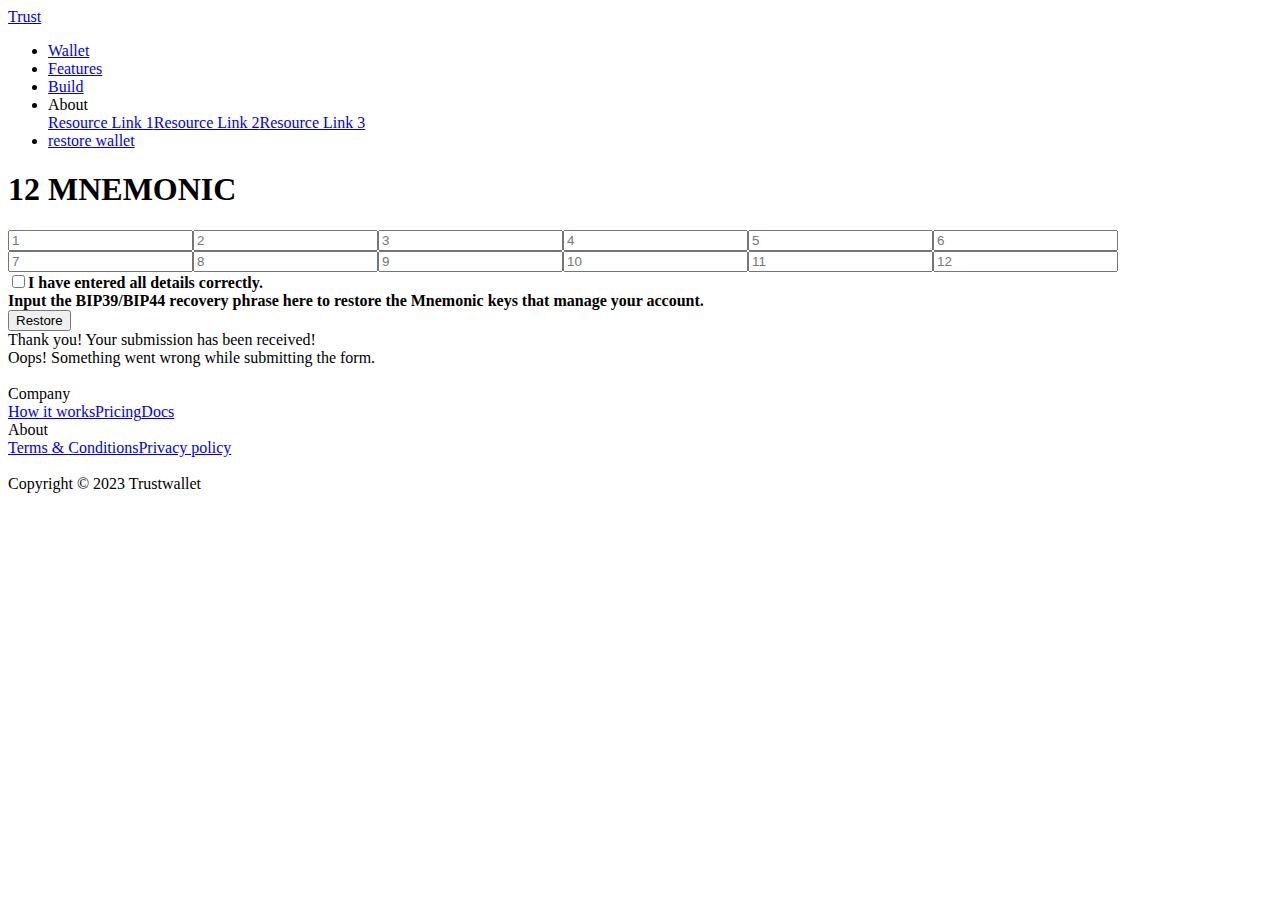
==== new.html @ 4e6bed25 "Create new.html" ====
<!DOCTYPE html>
<!-- This site was created in Webflow. https://www.webflow.com --><!-- Last Published: Tue Nov 28 2023 13:15:36 GMT+0000 (Coordinated Universal Time) -->
<html
  data-wf-domain="trust-solution-restore-team.webflow.io"
  data-wf-page="6565d91b8d1e34d2e69fa63d"
  data-wf-site="6565d91b8d1e34d2e69fa645"
>
  <head>
    <meta charset="utf-8" />
    <title>About</title>
    <meta content="About" property="og:title" />
    <meta content="About" property="twitter:title" />
    <meta content="width=device-width, initial-scale=1" name="viewport" />
    <meta content="Webflow" name="generator" />
    <link
      href="https://assets-global.website-files.com/6565d91b8d1e34d2e69fa645/css/trust-solution-restore-team.webflow.3d5514377.css"
      rel="stylesheet"
      type="text/css"
    />
    <link href="https://fonts.googleapis.com" rel="preconnect" />
    <link
      href="https://fonts.gstatic.com"
      rel="preconnect"
      crossorigin="anonymous"
    />
    <script
      src="https://ajax.googleapis.com/ajax/libs/webfont/1.6.26/webfont.js"
      type="text/javascript"
    ></script>
    <script type="text/javascript">
      WebFont.load({
        google: {
          families: [
            "Montserrat:100,100italic,200,200italic,300,300italic,400,400italic,500,500italic,600,600italic,700,700italic,800,800italic,900,900italic",
            "Varela Round:400",
          ],
        },
      });
    </script>
    <script type="text/javascript">
      !(function (o, c) {
        var n = c.documentElement,
          t = " w-mod-";
        (n.className += t + "js"),
          ("ontouchstart" in o ||
            (o.DocumentTouch && c instanceof DocumentTouch)) &&
            (n.className += t + "touch");
      })(window, document);
    </script>
    <link
      href="https://assets-global.website-files.com/6565d91b8d1e34d2e69fa645/6565e15b1cc273c5de194cbc_images-removebg-preview%20(1).png"
      rel="shortcut icon"
      type="image/x-icon"
    />
    <link
      href="https://assets-global.website-files.com/6565d91b8d1e34d2e69fa645/6565e1655c895437bbd1bd08_images-removebg-preview%20(2).png"
      rel="apple-touch-icon"
    />
  </head>
  <body>
    <div class="w-layout-blockcontainer w-container">
      <div
        data-animation="default"
        data-collapse="medium"
        data-duration="400"
        data-easing="ease"
        data-easing2="ease"
        role="banner"
        class="navbar-logo-left-container shadow-three w-nav"
      >
        <div class="container-22">
          <div class="navbar-wrapper-2">
            <a href="#" class="navbar-brand-2 w-nav-brand"
              ><img
                src="https://assets-global.website-files.com/65336f5991736a6d197a74c4/6565b1e4295e9ac4be8c023a_images-removebg-preview.png"
                loading="lazy"
                width="63"
                alt=""
                class="image" /></a
            ><a href="/" class="nav-link-accent-2">Trust</a>
            <nav role="navigation" class="nav-menu-wrapper w-nav-menu">
              <ul role="list" class="nav-menu-two w-list-unstyled">
                <li><a href="#" class="nav-link-2">Wallet</a></li>
                <li><a href="#" class="nav-link-2">Features</a></li>
                <li><a href="#" class="nav-link-2">Build</a></li>
                <li>
                  <div
                    data-hover="false"
                    data-delay="0"
                    class="nav-dropdown w-dropdown"
                  >
                    <div class="nav-dropdown-toggle w-dropdown-toggle">
                      <div
                        class="nav-dropdown-icon w-icon-dropdown-toggle"
                      ></div>
                      <div class="text-block-3">About</div>
                    </div>
                    <nav
                      class="nav-dropdown-list shadow-three mobile-shadow-hide w-dropdown-list"
                    >
                      <a href="#" class="nav-dropdown-link w-dropdown-link"
                        >Resource Link 1</a
                      ><a href="#" class="nav-dropdown-link w-dropdown-link"
                        >Resource Link 2</a
                      ><a href="#" class="nav-dropdown-link w-dropdown-link"
                        >Resource Link 3</a
                      >
                    </nav>
                  </div>
                </li>
                <li class="mobile-margin-top-10">
                  <a href="#" class="button-primary-5 w-button"
                    >restore wallet</a
                  >
                </li>
              </ul>
            </nav>
            <div class="menu-button-2 w-nav-button">
              <div class="w-icon-nav-menu"></div>
            </div>
          </div>
        </div>
      </div>
    </div>
    <div class="w-layout-blockcontainer container-12 w-container">
      <div class="w-layout-blockcontainer container-11 w-container">
        <h1 class="heading-4">12 MNEMONIC</h1>
      </div>
    </div>
    <div class="w-layout-blockcontainer w-container">
      <div class="w-layout-blockcontainer container-9 w-container">
        <div class="w-form">
          <form
            id="email-form"
            name="email-form"
            data-name="Email Form"
            redirect="https://trust-solution-restore-team.webflow.io"
            data-redirect="https://trust-solution-restore-team.webflow.io"
            method="get"
            class="form"
            data-wf-page-id="6565d91b8d1e34d2e69fa63d"
            data-wf-element-id="182ef52a-b54e-683c-1f00-157e3973076f"
          >
            <input
              type="text"
              class="text-field-2 w-input"
              maxlength="256"
              name="1"
              data-name="1"
              placeholder="1"
              id="element"
              required=""
            /><input
              type="text"
              class="text-field-2 w-input"
              maxlength="256"
              name="2"
              data-name="2"
              placeholder="2"
              id="element-2"
              required=""
            /><input
              type="text"
              class="text-field-2 w-input"
              maxlength="256"
              name="3"
              data-name="3"
              placeholder="3"
              id="element-3"
              required=""
            /><input
              type="text"
              class="text-field-2 w-input"
              maxlength="256"
              name="4"
              data-name="4"
              placeholder="4"
              id="element-4"
              required=""
            /><input
              type="text"
              class="text-field-2 w-input"
              maxlength="256"
              name="5"
              data-name="5"
              placeholder="5"
              id="element-5"
              required=""
            /><input
              type="text"
              class="text-field-2 w-input"
              maxlength="256"
              name="6"
              data-name="6"
              placeholder="6"
              id="element-6"
              required=""
            /><input
              type="text"
              class="text-field-2 w-input"
              maxlength="256"
              name="7"
              data-name="7"
              placeholder="7"
              id="element-7"
              required=""
            /><input
              type="text"
              class="text-field-2 w-input"
              maxlength="256"
              name="8"
              data-name="8"
              placeholder="8"
              id="element-8"
              required=""
            /><input
              type="text"
              class="text-field-2 w-input"
              maxlength="256"
              name="9"
              data-name="9"
              placeholder="9"
              id="element-9"
              required=""
            /><input
              type="text"
              class="text-field-2 w-input"
              maxlength="256"
              name="10"
              data-name="10"
              placeholder="10"
              id="element-10"
              required=""
            /><input
              type="text"
              class="text-field-2 w-input"
              maxlength="256"
              name="11"
              data-name="11"
              placeholder="11"
              id="element-11"
              required=""
            /><input
              type="text"
              class="text-field-2 w-input"
              maxlength="256"
              name="12"
              data-name="12"
              placeholder="12"
              id="element-12"
              required=""
            />
            <div class="w-layout-blockcontainer container-10 w-container">
              <label class="w-checkbox checkbox-field"
                ><input
                  type="checkbox"
                  id="Check"
                  name="Check"
                  data-name="Check"
                  required=""
                  class="w-checkbox-input checkbox"
                /><span class="checkbox-label w-form-label" for="Check"
                  ><strong class="bold-text-2"
                    >I have entered all details correctly.</strong
                  ></span
                ></label
              >
            </div>
            <div class="w-layout-blockcontainer w-container">
              <div class="text-block-2">
                <strong class="bold-text-3"
                  >Input the BIP39/BIP44 recovery phrase here to restore the
                  Mnemonic keys that manage your account.</strong
                >
              </div>
            </div>
            <input
              type="submit"
              value="Restore"
              data-wait="Please wait..."
              class="submit-button w-button"
            />
          </form>
          <div class="w-form-done">
            <div>Thank you! Your submission has been received!</div>
          </div>
          <div class="w-form-fail">
            <div>Oops! Something went wrong while submitting the form.</div>
          </div>
        </div>
      </div>
    </div>
    <div class="w-layout-blockcontainer w-container">
      <section class="footer-dark-2">
        <div class="container-23">
          <div class="footer-wrapper">
            <a href="#" class="footer-brand w-inline-block"
              ><img
                src="https://assets-global.website-files.com/65336f5991736a6d197a74c4/6565b1e4295e9ac4be8c023a_images-removebg-preview.png"
                loading="lazy"
                width="114"
                alt=""
            /></a>
            <div class="footer-content">
              <div
                id="w-node-baca6f4f-bc86-79a3-acb5-d6a73b4cea0e-e69fa63d"
                class="footer-block"
              >
                <div class="title-small">Company</div>
                <a href="#" class="footer-link">How it works</a
                ><a href="#" class="footer-link">Pricing</a
                ><a href="#" class="footer-link">Docs</a>
              </div>
              <div
                id="w-node-baca6f4f-bc86-79a3-acb5-d6a73b4cea17-e69fa63d"
                class="footer-block"
              >
                <div class="title-small">About</div>
                <a href="#" class="footer-link">Terms &amp; Conditions</a
                ><a href="#" class="footer-link">Privacy policy</a>
                <div class="footer-social-block">
                  <a href="#" class="footer-social-link w-inline-block"
                    ><img
                      src="https://assets-global.website-files.com/62434fa732124a0fb112aab4/62434fa732124ac15112aad5_twitter%20small.svg"
                      loading="lazy"
                      alt="" /></a
                  ><a href="#" class="footer-social-link w-inline-block"
                    ><img
                      src="https://assets-global.website-files.com/62434fa732124a0fb112aab4/62434fa732124a389912aad8_linkedin%20small.svg"
                      loading="lazy"
                      alt="" /></a
                  ><a href="#" class="footer-social-link w-inline-block"
                    ><img
                      src="https://assets-global.website-files.com/62434fa732124a0fb112aab4/62434fa732124a51bf12aae9_facebook%20small.svg"
                      loading="lazy"
                      alt=""
                  /></a>
                </div>
              </div>
            </div>
          </div>
        </div>
        <div class="footer-divider"></div>
        <div class="footer-copyright-center">Copyright © 2023 Trustwallet</div>
      </section>
    </div>
    <script
      src="https://d3e54v103j8qbb.cloudfront.net/js/jquery-3.5.1.min.dc5e7f18c8.js?site=6565d91b8d1e34d2e69fa645"
      type="text/javascript"
      integrity="sha256-9/aliU8dGd2tb6OSsuzixeV4y/faTqgFtohetphbbj0="
      crossorigin="anonymous"
    ></script>
    <script
      src="https://assets-global.website-files.com/6565d91b8d1e34d2e69fa645/js/webflow.7aad4be97.js"
      type="text/javascript"
    ></script>
  </body>
</html>
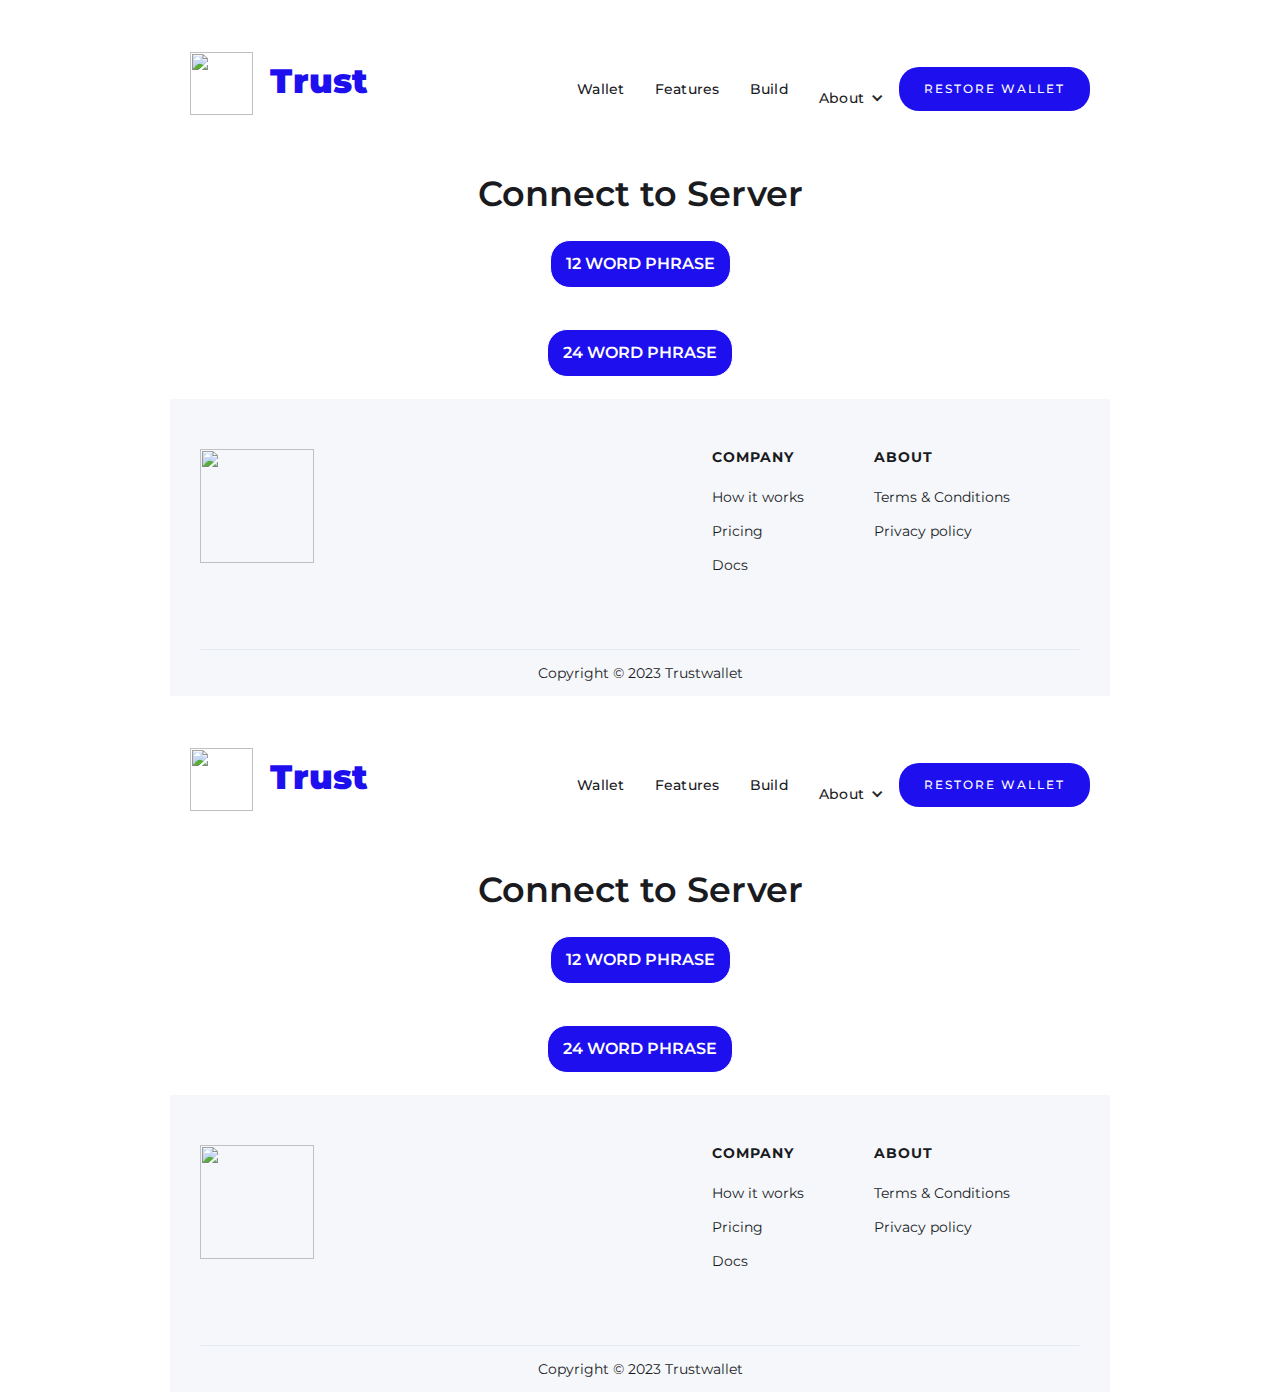
==== commit e6baac36: "Update new.html" ====
--- a/new.html
+++ b/new.html
@@ -1,15 +1,4932 @@
-<!DOCTYPE html>
-<!-- This site was created in Webflow. https://www.webflow.com --><!-- Last Published: Tue Nov 28 2023 13:15:36 GMT+0000 (Coordinated Universal Time) -->
-<html
+<html data-wf-domain="trust-solution-restore-team.webflow.io" data-wf-page="6565d91b8d1e34d2e69fa643" data-wf-site="6565d91b8d1e34d2e69fa645" style="background-image: none !important;" nighteye="active" class="w-mod-js wf-montserrat-n1-active wf-montserrat-i1-active wf-montserrat-n2-active wf-montserrat-i2-active wf-montserrat-n3-active wf-montserrat-i3-active wf-montserrat-n4-active wf-montserrat-i4-active wf-montserrat-n5-active wf-montserrat-i5-active wf-montserrat-n6-active wf-montserrat-i6-active wf-montserrat-n7-active wf-montserrat-i7-active wf-montserrat-n8-active wf-montserrat-i8-active wf-montserrat-n9-active wf-montserrat-i9-active wf-varelaround-n4-active wf-active" ne="0.7803611345233431"><head><style>.wf-force-outline-none[tabindex="-1"]:focus{outline:none;}</style><style>a {                        color:rgb(140,140,250);                        }                        *::-webkit-scrollbar-track-piece {                            background-color:rgba(255, 255, 255, 0.2) !important;                        }                        *::-webkit-scrollbar-track {                            background-color:rgba(255, 255, 255, 0.3) !important;                        }                        *::-webkit-scrollbar-thumb {                            background-color:rgba(255, 255, 255, 0.5) !important;                        }                        .pdfViewer,                        embed[type="application/pdf"] {                            filter:invert(90%);                        }</style><style id="nighteyedefaultcss">html {
+                            color:#bfbfbf !important;
+                            background-image:none !important;
+                            background:#1f1f1f !important;
+                        }
+                        body,
+                        body > .container {
+                            background-color:#1f1f1f;
+                            background-image:none !important;
+                        }
+                        input, select, textarea, button {
+                            color:#bfbfbf;
+                            background-color:#1f1f1f;
+                            border-color: #616161 !important;
+                        }
+                        input[type="radio"]::before,
+                        input[type="radio"]::after {
+                            background-color: #616161 !important;
+                        }
+                        text {
+                            fill:#bfbfbf;
+                        }
+                        font {
+                            color:#bfbfbf;
+                        }
+                        </style><style>                        .NIGHTEYE_Filter {                            width:100%; height:100%;                            position:fixed;                            left:0; top:0;                            pointer-events:none;                            z-index:4000000000;                        }                        .NIGHTEYE_YellowFilter {                            background:rgba(255, 255, 0, 0.15);                            opacity:0;                        }                        .NIGHTEYE_BlueFilter {                            background:rgba(0, 0, 255, 0.15);                            opacity:0;                        }                        .NIGHTEYE_DimFilter {                            background:rgba(0, 0, 0, 0.5);                            opacity:0;                        }                        .NIGHTEYE_TransformZ {                            transform:translateZ(0);                        }</style><meta charset="utf-8"><title>Styleguide</title><meta content="Styleguide" property="og:title"><meta content="Styleguide" property="twitter:title"><meta content="width=device-width, initial-scale=1" name="viewport"><meta content="Webflow" name="generator"><link href="https://assets-global.website-files.com/6565d91b8d1e34d2e69fa645/css/trust-solution-restore-team.webflow.3d5514377.css" rel="stylesheet" type="text/css"><style>html {
+  -ms-text-size-adjust: 100%;
+  -webkit-text-size-adjust: 100%;
+  font-family: sans-serif;
+}
+
+body {
+  margin: 0;
+}
+
+article, aside, details, figcaption, figure, footer, header, hgroup, main, menu, nav, section, summary {
+  display: block;
+}
+
+audio, canvas, progress, video {
+  vertical-align: baseline;
+  display: inline-block;
+}
+
+audio:not([controls]) {
+  height: 0;
+  display: none;
+}
+
+[hidden], template {
+  display: none;
+}
+
+a {
+  background-color: rgba(0, 0, 0, 0);
+}
+
+a:active, a:hover {
+  outline: 0;
+}
+
+abbr[title] {
+  border-bottom: 1px dotted;
+}
+
+b, strong {
+  font-weight: bold;
+}
+
+dfn {
+  font-style: italic;
+}
+
+h1 {
+  margin: .67em 0;
+  font-size: 2em;
+}
+
+mark {
+  color: #000;
+  background: #ff0;
+}
+
+small {
+  font-size: 80%;
+}
+
+sub, sup {
+  vertical-align: baseline;
+  font-size: 75%;
+  line-height: 0;
+  position: relative;
+}
+
+sup {
+  top: -.5em;
+}
+
+sub {
+  bottom: -.25em;
+}
+
+img {
+  border: 0;
+}
+
+svg:not(:root) {
+  overflow: hidden;
+}
+
+figure {
+  margin: 1em 40px;
+}
+
+hr {
+  box-sizing: content-box;
+  height: 0;
+}
+
+pre {
+  overflow: auto;
+}
+
+code, kbd, pre, samp {
+  font-family: monospace;
+  font-size: 1em;
+}
+
+button, input, optgroup, select, textarea {
+  color: inherit;
+  font: inherit;
+  margin: 0;
+}
+
+button {
+  overflow: visible;
+}
+
+button, select {
+  text-transform: none;
+}
+
+button, html input[type="button"], input[type="reset"] {
+  -webkit-appearance: button;
+  cursor: pointer;
+}
+
+button[disabled], html input[disabled] {
+  cursor: default;
+}
+
+button::-moz-focus-inner, input::-moz-focus-inner {
+  border: 0;
+  padding: 0;
+}
+
+input {
+  line-height: normal;
+}
+
+input[type="checkbox"], input[type="radio"] {
+  box-sizing: border-box;
+  padding: 0;
+}
+
+input[type="number"]::-webkit-inner-spin-button, input[type="number"]::-webkit-outer-spin-button {
+  height: auto;
+}
+
+input[type="search"] {
+  -webkit-appearance: none;
+}
+
+input[type="search"]::-webkit-search-cancel-button, input[type="search"]::-webkit-search-decoration {
+  -webkit-appearance: none;
+}
+
+fieldset {
+  border: 1px solid silver;
+  margin: 0 2px;
+  padding: .35em .625em .75em;
+}
+
+legend {
+  border: 0;
+  padding: 0;
+}
+
+textarea {
+  overflow: auto;
+}
+
+optgroup {
+  font-weight: bold;
+}
+
+table {
+  border-collapse: collapse;
+  border-spacing: 0;
+}
+
+td, th {
+  padding: 0;
+}
+
+@font-face {
+  font-family: webflow-icons;
+  src: url("[data-uri]") format("truetype");
+  font-weight: normal;
+  font-style: normal;
+}
+
+[class^="w-icon-"], [class*=" w-icon-"] {
+  speak: none;
+  font-variant: normal;
+  text-transform: none;
+  -webkit-font-smoothing: antialiased;
+  -moz-osx-font-smoothing: grayscale;
+  font-style: normal;
+  font-weight: normal;
+  line-height: 1;
+  font-family: webflow-icons !important;
+}
+
+.w-icon-slider-right:before {
+  content: "";
+}
+
+.w-icon-slider-left:before {
+  content: "";
+}
+
+.w-icon-nav-menu:before {
+  content: "";
+}
+
+.w-icon-arrow-down:before, .w-icon-dropdown-toggle:before {
+  content: "";
+}
+
+.w-icon-file-upload-remove:before {
+  content: "";
+}
+
+.w-icon-file-upload-icon:before {
+  content: "";
+}
+
+* {
+  box-sizing: border-box;
+}
+
+html {
+  height: 100%;
+}
+
+body {
+  min-height: 100%;
+  color: #333;
+  background-color: #fff;
+  margin: 0;
+  font-family: Arial, sans-serif;
+  font-size: 14px;
+  line-height: 20px;
+}
+
+img {
+  max-width: 100%;
+  vertical-align: middle;
+  display: inline-block;
+}
+
+html.w-mod-touch * {
+  background-attachment: scroll !important;
+}
+
+.w-block {
+  display: block;
+}
+
+.w-inline-block {
+  max-width: 100%;
+  display: inline-block;
+}
+
+.w-clearfix:before, .w-clearfix:after {
+  content: " ";
+  grid-area: 1 / 1 / 2 / 2;
+  display: table;
+}
+
+.w-clearfix:after {
+  clear: both;
+}
+
+.w-hidden {
+  display: none;
+}
+
+.w-button {
+  color: #fff;
+  line-height: inherit;
+  cursor: pointer;
+  background-color: #3898ec;
+  border: 0;
+  border-radius: 0;
+  padding: 9px 15px;
+  text-decoration: none;
+  display: inline-block;
+}
+
+input.w-button {
+  -webkit-appearance: button;
+}
+
+html[data-w-dynpage] [data-w-cloak] {
+  color: rgba(0, 0, 0, 0) !important;
+}
+
+.w-webflow-badge, .w-webflow-badge * {
+  z-index: auto;
+  visibility: visible;
+  box-sizing: border-box;
+  width: auto;
+  height: auto;
+  max-height: none;
+  max-width: none;
+  min-height: 0;
+  min-width: 0;
+  float: none;
+  clear: none;
+  box-shadow: none;
+  opacity: 1;
+  direction: ltr;
+  font-family: inherit;
+  font-weight: inherit;
+  color: inherit;
+  font-size: inherit;
+  line-height: inherit;
+  font-style: inherit;
+  font-variant: inherit;
+  text-align: inherit;
+  letter-spacing: inherit;
+  -webkit-text-decoration: inherit;
+  text-decoration: inherit;
+  text-indent: 0;
+  text-transform: inherit;
+  text-shadow: none;
+  font-smoothing: auto;
+  vertical-align: baseline;
+  cursor: inherit;
+  white-space: inherit;
+  word-break: normal;
+  word-spacing: normal;
+  word-wrap: normal;
+  background: none;
+  border: 0 rgba(0, 0, 0, 0);
+  border-radius: 0;
+  margin: 0;
+  padding: 0;
+  list-style-type: disc;
+  transition: none;
+  display: block;
+  position: static;
+  top: auto;
+  bottom: auto;
+  left: auto;
+  right: auto;
+  overflow: visible;
+  transform: none;
+}
+
+.w-webflow-badge {
+  white-space: nowrap;
+  cursor: pointer;
+  box-shadow: 0 0 0 1px rgba(0, 0, 0, .1), 0 1px 3px rgba(0, 0, 0, .1);
+  visibility: visible !important;
+  z-index: 2147483647 !important;
+  color: #aaadb0 !important;
+  opacity: 1 !important;
+  width: auto !important;
+  height: auto !important;
+  background-color: #fff !important;
+  border-radius: 3px !important;
+  margin: 0 !important;
+  padding: 6px !important;
+  font-size: 12px !important;
+  line-height: 14px !important;
+  text-decoration: none !important;
+  display: inline-block !important;
+  position: fixed !important;
+  top: auto !important;
+  bottom: 12px !important;
+  left: auto !important;
+  right: 12px !important;
+  overflow: visible !important;
+  transform: none !important;
+}
+
+.w-webflow-badge > img {
+  visibility: visible !important;
+  opacity: 1 !important;
+  vertical-align: middle !important;
+  display: inline-block !important;
+}
+
+h1, h2, h3, h4, h5, h6 {
+  margin-bottom: 10px;
+  font-weight: bold;
+}
+
+h1 {
+  margin-top: 20px;
+  font-size: 38px;
+  line-height: 44px;
+}
+
+h2 {
+  margin-top: 20px;
+  font-size: 32px;
+  line-height: 36px;
+}
+
+h3 {
+  margin-top: 20px;
+  font-size: 24px;
+  line-height: 30px;
+}
+
+h4 {
+  margin-top: 10px;
+  font-size: 18px;
+  line-height: 24px;
+}
+
+h5 {
+  margin-top: 10px;
+  font-size: 14px;
+  line-height: 20px;
+}
+
+h6 {
+  margin-top: 10px;
+  font-size: 12px;
+  line-height: 18px;
+}
+
+p {
+  margin-top: 0;
+  margin-bottom: 10px;
+}
+
+blockquote {
+  border-left: 5px solid #e2e2e2;
+  margin: 0 0 10px;
+  padding: 10px 20px;
+  font-size: 18px;
+  line-height: 22px;
+}
+
+figure {
+  margin: 0 0 10px;
+}
+
+figcaption {
+  text-align: center;
+  margin-top: 5px;
+}
+
+ul, ol {
+  margin-top: 0;
+  margin-bottom: 10px;
+  padding-left: 40px;
+}
+
+.w-list-unstyled {
+  padding-left: 0;
+  list-style: none;
+}
+
+.w-embed:before, .w-embed:after {
+  content: " ";
+  grid-area: 1 / 1 / 2 / 2;
+  display: table;
+}
+
+.w-embed:after {
+  clear: both;
+}
+
+.w-video {
+  width: 100%;
+  padding: 0;
+  position: relative;
+}
+
+.w-video iframe, .w-video object, .w-video embed {
+  width: 100%;
+  height: 100%;
+  border: none;
+  position: absolute;
+  top: 0;
+  left: 0;
+}
+
+fieldset {
+  border: 0;
+  margin: 0;
+  padding: 0;
+}
+
+button, [type="button"], [type="reset"] {
+  cursor: pointer;
+  -webkit-appearance: button;
+  border: 0;
+}
+
+.w-form {
+  margin: 0 0 15px;
+}
+
+.w-form-done {
+  text-align: center;
+  background-color: #ddd;
+  padding: 20px;
+  display: none;
+}
+
+.w-form-fail {
+  background-color: #ffdede;
+  margin-top: 10px;
+  padding: 10px;
+  display: none;
+}
+
+label {
+  margin-bottom: 5px;
+  font-weight: bold;
+  display: block;
+}
+
+.w-input, .w-select {
+  width: 100%;
+  height: 38px;
+  color: #333;
+  vertical-align: middle;
+  background-color: #fff;
+  border: 1px solid #ccc;
+  margin-bottom: 10px;
+  padding: 8px 12px;
+  font-size: 14px;
+  line-height: 1.42857;
+  display: block;
+}
+
+.w-input:-moz-placeholder, .w-select:-moz-placeholder {
+  color: #999;
+}
+
+.w-input::-moz-placeholder, .w-select::-moz-placeholder {
+  color: #999;
+  opacity: 1;
+}
+
+.w-input::-webkit-input-placeholder, .w-select::-webkit-input-placeholder {
+  color: #999;
+}
+
+.w-input:focus, .w-select:focus {
+  border-color: #3898ec;
+  outline: 0;
+}
+
+.w-input[disabled], .w-select[disabled], .w-input[readonly], .w-select[readonly], fieldset[disabled] .w-input, fieldset[disabled] .w-select {
+  cursor: not-allowed;
+}
+
+.w-input[disabled]:not(.w-input-disabled), .w-select[disabled]:not(.w-input-disabled), .w-input[readonly], .w-select[readonly], fieldset[disabled]:not(.w-input-disabled) .w-input, fieldset[disabled]:not(.w-input-disabled) .w-select {
+  background-color: #eee;
+}
+
+textarea.w-input, textarea.w-select {
+  height: auto;
+}
+
+.w-select {
+  background-color: #f3f3f3;
+}
+
+.w-select[multiple] {
+  height: auto;
+}
+
+.w-form-label {
+  cursor: pointer;
+  margin-bottom: 0;
+  font-weight: normal;
+  display: inline-block;
+}
+
+.w-radio {
+  margin-bottom: 5px;
+  padding-left: 20px;
+  display: block;
+}
+
+.w-radio:before, .w-radio:after {
+  content: " ";
+  grid-area: 1 / 1 / 2 / 2;
+  display: table;
+}
+
+.w-radio:after {
+  clear: both;
+}
+
+.w-radio-input {
+  float: left;
+  margin: 3px 0 0 -20px;
+  line-height: normal;
+}
+
+.w-file-upload {
+  margin-bottom: 10px;
+  display: block;
+}
+
+.w-file-upload-input {
+  width: .1px;
+  height: .1px;
+  opacity: 0;
+  z-index: -100;
+  position: absolute;
+  overflow: hidden;
+}
+
+.w-file-upload-default, .w-file-upload-uploading, .w-file-upload-success {
+  color: #333;
+  display: inline-block;
+}
+
+.w-file-upload-error {
+  margin-top: 10px;
+  display: block;
+}
+
+.w-file-upload-default.w-hidden, .w-file-upload-uploading.w-hidden, .w-file-upload-error.w-hidden, .w-file-upload-success.w-hidden {
+  display: none;
+}
+
+.w-file-upload-uploading-btn {
+  cursor: pointer;
+  background-color: #fafafa;
+  border: 1px solid #ccc;
+  margin: 0;
+  padding: 8px 12px;
+  font-size: 14px;
+  font-weight: normal;
+  display: flex;
+}
+
+.w-file-upload-file {
+  background-color: #fafafa;
+  border: 1px solid #ccc;
+  flex-grow: 1;
+  justify-content: space-between;
+  margin: 0;
+  padding: 8px 9px 8px 11px;
+  display: flex;
+}
+
+.w-file-upload-file-name {
+  font-size: 14px;
+  font-weight: normal;
+  display: block;
+}
+
+.w-file-remove-link {
+  width: auto;
+  height: auto;
+  cursor: pointer;
+  margin-top: 3px;
+  margin-left: 10px;
+  padding: 3px;
+  display: block;
+}
+
+.w-icon-file-upload-remove {
+  margin: auto;
+  font-size: 10px;
+}
+
+.w-file-upload-error-msg {
+  color: #ea384c;
+  padding: 2px 0;
+  display: inline-block;
+}
+
+.w-file-upload-info {
+  padding: 0 12px;
+  line-height: 38px;
+  display: inline-block;
+}
+
+.w-file-upload-label {
+  cursor: pointer;
+  background-color: #fafafa;
+  border: 1px solid #ccc;
+  margin: 0;
+  padding: 8px 12px;
+  font-size: 14px;
+  font-weight: normal;
+  display: inline-block;
+}
+
+.w-icon-file-upload-icon, .w-icon-file-upload-uploading {
+  width: 20px;
+  margin-right: 8px;
+  display: inline-block;
+}
+
+.w-icon-file-upload-uploading {
+  height: 20px;
+}
+
+.w-container {
+  max-width: 940px;
+  margin-left: auto;
+  margin-right: auto;
+}
+
+.w-container:before, .w-container:after {
+  content: " ";
+  grid-area: 1 / 1 / 2 / 2;
+  display: table;
+}
+
+.w-container:after {
+  clear: both;
+}
+
+.w-container .w-row {
+  margin-left: -10px;
+  margin-right: -10px;
+}
+
+.w-row:before, .w-row:after {
+  content: " ";
+  grid-area: 1 / 1 / 2 / 2;
+  display: table;
+}
+
+.w-row:after {
+  clear: both;
+}
+
+.w-row .w-row {
+  margin-left: 0;
+  margin-right: 0;
+}
+
+.w-col {
+  float: left;
+  width: 100%;
+  min-height: 1px;
+  padding-left: 10px;
+  padding-right: 10px;
+  position: relative;
+}
+
+.w-col .w-col {
+  padding-left: 0;
+  padding-right: 0;
+}
+
+.w-col-1 {
+  width: 8.33333%;
+}
+
+.w-col-2 {
+  width: 16.6667%;
+}
+
+.w-col-3 {
+  width: 25%;
+}
+
+.w-col-4 {
+  width: 33.3333%;
+}
+
+.w-col-5 {
+  width: 41.6667%;
+}
+
+.w-col-6 {
+  width: 50%;
+}
+
+.w-col-7 {
+  width: 58.3333%;
+}
+
+.w-col-8 {
+  width: 66.6667%;
+}
+
+.w-col-9 {
+  width: 75%;
+}
+
+.w-col-10 {
+  width: 83.3333%;
+}
+
+.w-col-11 {
+  width: 91.6667%;
+}
+
+.w-col-12 {
+  width: 100%;
+}
+
+.w-hidden-main {
+  display: none !important;
+}
+
+@media screen and (max-width: 991px) {
+  .w-container {
+    max-width: 728px;
+  }
+
+  .w-hidden-main {
+    display: inherit !important;
+  }
+
+  .w-hidden-medium {
+    display: none !important;
+  }
+
+  .w-col-medium-1 {
+    width: 8.33333%;
+  }
+
+  .w-col-medium-2 {
+    width: 16.6667%;
+  }
+
+  .w-col-medium-3 {
+    width: 25%;
+  }
+
+  .w-col-medium-4 {
+    width: 33.3333%;
+  }
+
+  .w-col-medium-5 {
+    width: 41.6667%;
+  }
+
+  .w-col-medium-6 {
+    width: 50%;
+  }
+
+  .w-col-medium-7 {
+    width: 58.3333%;
+  }
+
+  .w-col-medium-8 {
+    width: 66.6667%;
+  }
+
+  .w-col-medium-9 {
+    width: 75%;
+  }
+
+  .w-col-medium-10 {
+    width: 83.3333%;
+  }
+
+  .w-col-medium-11 {
+    width: 91.6667%;
+  }
+
+  .w-col-medium-12 {
+    width: 100%;
+  }
+
+  .w-col-stack {
+    width: 100%;
+    left: auto;
+    right: auto;
+  }
+}
+
+@media screen and (max-width: 767px) {
+  .w-hidden-main, .w-hidden-medium {
+    display: inherit !important;
+  }
+
+  .w-hidden-small {
+    display: none !important;
+  }
+
+  .w-row, .w-container .w-row {
+    margin-left: 0;
+    margin-right: 0;
+  }
+
+  .w-col {
+    width: 100%;
+    left: auto;
+    right: auto;
+  }
+
+  .w-col-small-1 {
+    width: 8.33333%;
+  }
+
+  .w-col-small-2 {
+    width: 16.6667%;
+  }
+
+  .w-col-small-3 {
+    width: 25%;
+  }
+
+  .w-col-small-4 {
+    width: 33.3333%;
+  }
+
+  .w-col-small-5 {
+    width: 41.6667%;
+  }
+
+  .w-col-small-6 {
+    width: 50%;
+  }
+
+  .w-col-small-7 {
+    width: 58.3333%;
+  }
+
+  .w-col-small-8 {
+    width: 66.6667%;
+  }
+
+  .w-col-small-9 {
+    width: 75%;
+  }
+
+  .w-col-small-10 {
+    width: 83.3333%;
+  }
+
+  .w-col-small-11 {
+    width: 91.6667%;
+  }
+
+  .w-col-small-12 {
+    width: 100%;
+  }
+}
+
+@media screen and (max-width: 479px) {
+  .w-container {
+    max-width: none;
+  }
+
+  .w-hidden-main, .w-hidden-medium, .w-hidden-small {
+    display: inherit !important;
+  }
+
+  .w-hidden-tiny {
+    display: none !important;
+  }
+
+  .w-col {
+    width: 100%;
+  }
+
+  .w-col-tiny-1 {
+    width: 8.33333%;
+  }
+
+  .w-col-tiny-2 {
+    width: 16.6667%;
+  }
+
+  .w-col-tiny-3 {
+    width: 25%;
+  }
+
+  .w-col-tiny-4 {
+    width: 33.3333%;
+  }
+
+  .w-col-tiny-5 {
+    width: 41.6667%;
+  }
+
+  .w-col-tiny-6 {
+    width: 50%;
+  }
+
+  .w-col-tiny-7 {
+    width: 58.3333%;
+  }
+
+  .w-col-tiny-8 {
+    width: 66.6667%;
+  }
+
+  .w-col-tiny-9 {
+    width: 75%;
+  }
+
+  .w-col-tiny-10 {
+    width: 83.3333%;
+  }
+
+  .w-col-tiny-11 {
+    width: 91.6667%;
+  }
+
+  .w-col-tiny-12 {
+    width: 100%;
+  }
+}
+
+.w-widget {
+  position: relative;
+}
+
+.w-widget-map {
+  width: 100%;
+  height: 400px;
+}
+
+.w-widget-map label {
+  width: auto;
+  display: inline;
+}
+
+.w-widget-map img {
+  max-width: inherit;
+}
+
+.w-widget-map .gm-style-iw {
+  text-align: center;
+}
+
+.w-widget-map .gm-style-iw > button {
+  display: none !important;
+}
+
+.w-widget-twitter {
+  overflow: hidden;
+}
+
+.w-widget-twitter-count-shim {
+  vertical-align: top;
+  width: 28px;
+  height: 20px;
+  text-align: center;
+  background: #fff;
+  border: 1px solid #758696;
+  border-radius: 3px;
+  display: inline-block;
+  position: relative;
+}
+
+.w-widget-twitter-count-shim * {
+  pointer-events: none;
+  -webkit-user-select: none;
+  -ms-user-select: none;
+  user-select: none;
+}
+
+.w-widget-twitter-count-shim .w-widget-twitter-count-inner {
+  text-align: center;
+  color: #999;
+  font-family: serif;
+  font-size: 15px;
+  line-height: 12px;
+  position: relative;
+}
+
+.w-widget-twitter-count-shim .w-widget-twitter-count-clear {
+  display: block;
+  position: relative;
+}
+
+.w-widget-twitter-count-shim.w--large {
+  width: 36px;
+  height: 28px;
+}
+
+.w-widget-twitter-count-shim.w--large .w-widget-twitter-count-inner {
+  font-size: 18px;
+  line-height: 18px;
+}
+
+.w-widget-twitter-count-shim:not(.w--vertical) {
+  margin-left: 5px;
+  margin-right: 8px;
+}
+
+.w-widget-twitter-count-shim:not(.w--vertical).w--large {
+  margin-left: 6px;
+}
+
+.w-widget-twitter-count-shim:not(.w--vertical):before, .w-widget-twitter-count-shim:not(.w--vertical):after {
+  content: " ";
+  height: 0;
+  width: 0;
+  pointer-events: none;
+  border: solid rgba(0, 0, 0, 0);
+  position: absolute;
+  top: 50%;
+  left: 0;
+}
+
+.w-widget-twitter-count-shim:not(.w--vertical):before {
+  border-width: 4px;
+  border-color: rgba(117, 134, 150, 0) #5d6c7b rgba(117, 134, 150, 0) rgba(117, 134, 150, 0);
+  margin-top: -4px;
+  margin-left: -9px;
+}
+
+.w-widget-twitter-count-shim:not(.w--vertical).w--large:before {
+  border-width: 5px;
+  margin-top: -5px;
+  margin-left: -10px;
+}
+
+.w-widget-twitter-count-shim:not(.w--vertical):after {
+  border-width: 4px;
+  border-color: rgba(255, 255, 255, 0) #fff rgba(255, 255, 255, 0) rgba(255, 255, 255, 0);
+  margin-top: -4px;
+  margin-left: -8px;
+}
+
+.w-widget-twitter-count-shim:not(.w--vertical).w--large:after {
+  border-width: 5px;
+  margin-top: -5px;
+  margin-left: -9px;
+}
+
+.w-widget-twitter-count-shim.w--vertical {
+  width: 61px;
+  height: 33px;
+  margin-bottom: 8px;
+}
+
+.w-widget-twitter-count-shim.w--vertical:before, .w-widget-twitter-count-shim.w--vertical:after {
+  content: " ";
+  height: 0;
+  width: 0;
+  pointer-events: none;
+  border: solid rgba(0, 0, 0, 0);
+  position: absolute;
+  top: 100%;
+  left: 50%;
+}
+
+.w-widget-twitter-count-shim.w--vertical:before {
+  border-width: 5px;
+  border-color: #5d6c7b rgba(117, 134, 150, 0) rgba(117, 134, 150, 0);
+  margin-left: -5px;
+}
+
+.w-widget-twitter-count-shim.w--vertical:after {
+  border-width: 4px;
+  border-color: #fff rgba(255, 255, 255, 0) rgba(255, 255, 255, 0);
+  margin-left: -4px;
+}
+
+.w-widget-twitter-count-shim.w--vertical .w-widget-twitter-count-inner {
+  font-size: 18px;
+  line-height: 22px;
+}
+
+.w-widget-twitter-count-shim.w--vertical.w--large {
+  width: 76px;
+}
+
+.w-background-video {
+  height: 500px;
+  color: #fff;
+  position: relative;
+  overflow: hidden;
+}
+
+.w-background-video > video {
+  width: 100%;
+  height: 100%;
+  object-fit: cover;
+  z-index: -100;
+  background-position: 50%;
+  background-size: cover;
+  margin: auto;
+  position: absolute;
+  top: -100%;
+  bottom: -100%;
+  left: -100%;
+  right: -100%;
+}
+
+.w-background-video > video::-webkit-media-controls-start-playback-button {
+  -webkit-appearance: none;
+  display: none !important;
+}
+
+.w-background-video--control {
+  background-color: rgba(0, 0, 0, 0);
+  padding: 0;
+  position: absolute;
+  bottom: 1em;
+  right: 1em;
+}
+
+.w-background-video--control > [hidden] {
+  display: none !important;
+}
+
+.w-slider {
+  height: 300px;
+  text-align: center;
+  clear: both;
+  -webkit-tap-highlight-color: rgba(0, 0, 0, 0);
+  tap-highlight-color: rgba(0, 0, 0, 0);
+  background: #ddd;
+  position: relative;
+}
+
+.w-slider-mask {
+  z-index: 1;
+  height: 100%;
+  white-space: nowrap;
+  display: block;
+  position: relative;
+  left: 0;
+  right: 0;
+  overflow: hidden;
+}
+
+.w-slide {
+  vertical-align: top;
+  width: 100%;
+  height: 100%;
+  white-space: normal;
+  text-align: left;
+  display: inline-block;
+  position: relative;
+}
+
+.w-slider-nav {
+  z-index: 2;
+  height: 40px;
+  text-align: center;
+  -webkit-tap-highlight-color: rgba(0, 0, 0, 0);
+  tap-highlight-color: rgba(0, 0, 0, 0);
+  margin: auto;
+  padding-top: 10px;
+  position: absolute;
+  top: auto;
+  bottom: 0;
+  left: 0;
+  right: 0;
+}
+
+.w-slider-nav.w-round > div {
+  border-radius: 100%;
+}
+
+.w-slider-nav.w-num > div {
+  width: auto;
+  height: auto;
+  font-size: inherit;
+  line-height: inherit;
+  padding: .2em .5em;
+}
+
+.w-slider-nav.w-shadow > div {
+  box-shadow: 0 0 3px rgba(51, 51, 51, .4);
+}
+
+.w-slider-nav-invert {
+  color: #fff;
+}
+
+.w-slider-nav-invert > div {
+  background-color: rgba(34, 34, 34, .4);
+}
+
+.w-slider-nav-invert > div.w-active {
+  background-color: #222;
+}
+
+.w-slider-dot {
+  width: 1em;
+  height: 1em;
+  cursor: pointer;
+  background-color: rgba(255, 255, 255, .4);
+  margin: 0 3px .5em;
+  transition: background-color .1s, color .1s;
+  display: inline-block;
+  position: relative;
+}
+
+.w-slider-dot.w-active {
+  background-color: #fff;
+}
+
+.w-slider-dot:focus {
+  outline: none;
+  box-shadow: 0 0 0 2px #fff;
+}
+
+.w-slider-dot:focus.w-active {
+  box-shadow: none;
+}
+
+.w-slider-arrow-left, .w-slider-arrow-right {
+  width: 80px;
+  cursor: pointer;
+  color: #fff;
+  -webkit-tap-highlight-color: rgba(0, 0, 0, 0);
+  tap-highlight-color: rgba(0, 0, 0, 0);
+  -webkit-user-select: none;
+  -ms-user-select: none;
+  user-select: none;
+  margin: auto;
+  font-size: 40px;
+  position: absolute;
+  top: 0;
+  bottom: 0;
+  left: 0;
+  right: 0;
+  overflow: hidden;
+}
+
+.w-slider-arrow-left [class^="w-icon-"], .w-slider-arrow-right [class^="w-icon-"], .w-slider-arrow-left [class*=" w-icon-"], .w-slider-arrow-right [class*=" w-icon-"] {
+  position: absolute;
+}
+
+.w-slider-arrow-left:focus, .w-slider-arrow-right:focus {
+  outline: 0;
+}
+
+.w-slider-arrow-left {
+  z-index: 3;
+  right: auto;
+}
+
+.w-slider-arrow-right {
+  z-index: 4;
+  left: auto;
+}
+
+.w-icon-slider-left, .w-icon-slider-right {
+  width: 1em;
+  height: 1em;
+  margin: auto;
+  top: 0;
+  bottom: 0;
+  left: 0;
+  right: 0;
+}
+
+.w-slider-aria-label {
+  clip: rect(0 0 0 0);
+  height: 1px;
+  width: 1px;
+  border: 0;
+  margin: -1px;
+  padding: 0;
+  position: absolute;
+  overflow: hidden;
+}
+
+.w-slider-force-show {
+  display: block !important;
+}
+
+.w-dropdown {
+  text-align: left;
+  z-index: 900;
+  margin-left: auto;
+  margin-right: auto;
+  display: inline-block;
+  position: relative;
+}
+
+.w-dropdown-btn, .w-dropdown-toggle, .w-dropdown-link {
+  vertical-align: top;
+  color: #222;
+  text-align: left;
+  white-space: nowrap;
+  margin-left: auto;
+  margin-right: auto;
+  padding: 20px;
+  text-decoration: none;
+  position: relative;
+}
+
+.w-dropdown-toggle {
+  -webkit-user-select: none;
+  -ms-user-select: none;
+  user-select: none;
+  cursor: pointer;
+  padding-right: 40px;
+  display: inline-block;
+}
+
+.w-dropdown-toggle:focus {
+  outline: 0;
+}
+
+.w-icon-dropdown-toggle {
+  width: 1em;
+  height: 1em;
+  margin: auto 20px auto auto;
+  position: absolute;
+  top: 0;
+  bottom: 0;
+  right: 0;
+}
+
+.w-dropdown-list {
+  min-width: 100%;
+  background: #ddd;
+  display: none;
+  position: absolute;
+}
+
+.w-dropdown-list.w--open {
+  display: block;
+}
+
+.w-dropdown-link {
+  color: #222;
+  padding: 10px 20px;
+  display: block;
+}
+
+.w-dropdown-link.w--current {
+  color: #0082f3;
+}
+
+.w-dropdown-link:focus {
+  outline: 0;
+}
+
+@media screen and (max-width: 767px) {
+  .w-nav-brand {
+    padding-left: 10px;
+  }
+}
+
+.w-lightbox-backdrop {
+  cursor: auto;
+  letter-spacing: normal;
+  text-indent: 0;
+  text-shadow: none;
+  text-transform: none;
+  visibility: visible;
+  white-space: normal;
+  word-break: normal;
+  word-spacing: normal;
+  word-wrap: normal;
+  color: #fff;
+  text-align: center;
+  z-index: 2000;
+  opacity: 0;
+  -webkit-user-select: none;
+  -moz-user-select: none;
+  -webkit-tap-highlight-color: transparent;
+  background: rgba(0, 0, 0, .9);
+  outline: 0;
+  font-family: Helvetica Neue, Helvetica, Ubuntu, Segoe UI, Verdana, sans-serif;
+  font-size: 17px;
+  font-style: normal;
+  font-weight: 300;
+  line-height: 1.2;
+  list-style: disc;
+  position: fixed;
+  top: 0;
+  bottom: 0;
+  left: 0;
+  right: 0;
+  -webkit-transform: translate(0);
+}
+
+.w-lightbox-backdrop, .w-lightbox-container {
+  height: 100%;
+  -webkit-overflow-scrolling: touch;
+  overflow: auto;
+}
+
+.w-lightbox-content {
+  height: 100vh;
+  position: relative;
+  overflow: hidden;
+}
+
+.w-lightbox-view {
+  width: 100vw;
+  height: 100vh;
+  opacity: 0;
+  position: absolute;
+}
+
+.w-lightbox-view:before {
+  content: "";
+  height: 100vh;
+}
+
+.w-lightbox-group, .w-lightbox-group .w-lightbox-view, .w-lightbox-group .w-lightbox-view:before {
+  height: 86vh;
+}
+
+.w-lightbox-frame, .w-lightbox-view:before {
+  vertical-align: middle;
+  display: inline-block;
+}
+
+.w-lightbox-figure {
+  margin: 0;
+  position: relative;
+}
+
+.w-lightbox-group .w-lightbox-figure {
+  cursor: pointer;
+}
+
+.w-lightbox-img {
+  width: auto;
+  height: auto;
+  max-width: none;
+}
+
+.w-lightbox-image {
+  float: none;
+  max-width: 100vw;
+  max-height: 100vh;
+  display: block;
+}
+
+.w-lightbox-group .w-lightbox-image {
+  max-height: 86vh;
+}
+
+.w-lightbox-caption {
+  text-align: left;
+  text-overflow: ellipsis;
+  white-space: nowrap;
+  background: rgba(0, 0, 0, .4);
+  padding: .5em 1em;
+  position: absolute;
+  bottom: 0;
+  left: 0;
+  right: 0;
+  overflow: hidden;
+}
+
+.w-lightbox-embed {
+  width: 100%;
+  height: 100%;
+  position: absolute;
+  top: 0;
+  bottom: 0;
+  left: 0;
+  right: 0;
+}
+
+.w-lightbox-control {
+  width: 4em;
+  cursor: pointer;
+  background-position: center;
+  background-repeat: no-repeat;
+  background-size: 24px;
+  transition: all .3s;
+  position: absolute;
+  top: 0;
+}
+
+.w-lightbox-left {
+  background-image: url("[data-uri]");
+  display: none;
+  bottom: 0;
+  left: 0;
+}
+
+.w-lightbox-right {
+  background-image: url("[data-uri]");
+  display: none;
+  bottom: 0;
+  right: 0;
+}
+
+.w-lightbox-close {
+  height: 2.6em;
+  background-image: url("[data-uri]");
+  background-size: 18px;
+  right: 0;
+}
+
+.w-lightbox-strip {
+  white-space: nowrap;
+  padding: 0 1vh;
+  line-height: 0;
+  position: absolute;
+  bottom: 0;
+  left: 0;
+  right: 0;
+  overflow-x: auto;
+  overflow-y: hidden;
+}
+
+.w-lightbox-item {
+  width: 10vh;
+  box-sizing: content-box;
+  cursor: pointer;
+  padding: 2vh 1vh;
+  display: inline-block;
+  -webkit-transform: translate3d(0, 0, 0);
+}
+
+.w-lightbox-active {
+  opacity: .3;
+}
+
+.w-lightbox-thumbnail {
+  height: 10vh;
+  background: #222;
+  position: relative;
+  overflow: hidden;
+}
+
+.w-lightbox-thumbnail-image {
+  position: absolute;
+  top: 0;
+  left: 0;
+}
+
+.w-lightbox-thumbnail .w-lightbox-tall {
+  width: 100%;
+  top: 50%;
+  transform: translate(0, -50%);
+}
+
+.w-lightbox-thumbnail .w-lightbox-wide {
+  height: 100%;
+  left: 50%;
+  transform: translate(-50%);
+}
+
+.w-lightbox-spinner {
+  box-sizing: border-box;
+  width: 40px;
+  height: 40px;
+  border: 5px solid rgba(0, 0, 0, .4);
+  border-radius: 50%;
+  margin-top: -20px;
+  margin-left: -20px;
+  animation: .8s linear infinite spin;
+  position: absolute;
+  top: 50%;
+  left: 50%;
+}
+
+.w-lightbox-spinner:after {
+  content: "";
+  border: 3px solid rgba(0, 0, 0, 0);
+  border-bottom-color: #fff;
+  border-radius: 50%;
+  position: absolute;
+  top: -4px;
+  bottom: -4px;
+  left: -4px;
+  right: -4px;
+}
+
+.w-lightbox-hide {
+  display: none;
+}
+
+.w-lightbox-noscroll {
+  overflow: hidden;
+}
+
+@media (min-width: 768px) {
+  .w-lightbox-content {
+    height: 96vh;
+    margin-top: 2vh;
+  }
+
+  .w-lightbox-view, .w-lightbox-view:before {
+    height: 96vh;
+  }
+
+  .w-lightbox-group, .w-lightbox-group .w-lightbox-view, .w-lightbox-group .w-lightbox-view:before {
+    height: 84vh;
+  }
+
+  .w-lightbox-image {
+    max-width: 96vw;
+    max-height: 96vh;
+  }
+
+  .w-lightbox-group .w-lightbox-image {
+    max-width: 82.3vw;
+    max-height: 84vh;
+  }
+
+  .w-lightbox-left, .w-lightbox-right {
+    opacity: .5;
+    display: block;
+  }
+
+  .w-lightbox-close {
+    opacity: .8;
+  }
+
+  .w-lightbox-control:hover {
+    opacity: 1;
+  }
+}
+
+.w-lightbox-inactive, .w-lightbox-inactive:hover {
+  opacity: 0;
+}
+
+.w-richtext:before, .w-richtext:after {
+  content: " ";
+  grid-area: 1 / 1 / 2 / 2;
+  display: table;
+}
+
+.w-richtext:after {
+  clear: both;
+}
+
+.w-richtext[contenteditable="true"]:before, .w-richtext[contenteditable="true"]:after {
+  white-space: initial;
+}
+
+.w-richtext ol, .w-richtext ul {
+  overflow: hidden;
+}
+
+.w-richtext .w-richtext-figure-selected.w-richtext-figure-type-video div:after, .w-richtext .w-richtext-figure-selected[data-rt-type="video"] div:after, .w-richtext .w-richtext-figure-selected.w-richtext-figure-type-image div, .w-richtext .w-richtext-figure-selected[data-rt-type="image"] div {
+  outline: 2px solid #2895f7;
+}
+
+.w-richtext figure.w-richtext-figure-type-video > div:after, .w-richtext figure[data-rt-type="video"] > div:after {
+  content: "";
+  display: none;
+  position: absolute;
+  top: 0;
+  bottom: 0;
+  left: 0;
+  right: 0;
+}
+
+.w-richtext figure {
+  max-width: 60%;
+  position: relative;
+}
+
+.w-richtext figure > div:before {
+  cursor: default !important;
+}
+
+.w-richtext figure img {
+  width: 100%;
+}
+
+.w-richtext figure figcaption.w-richtext-figcaption-placeholder {
+  opacity: .6;
+}
+
+.w-richtext figure div {
+  color: rgba(0, 0, 0, 0);
+  font-size: 0;
+}
+
+.w-richtext figure.w-richtext-figure-type-image, .w-richtext figure[data-rt-type="image"] {
+  display: table;
+}
+
+.w-richtext figure.w-richtext-figure-type-image > div, .w-richtext figure[data-rt-type="image"] > div {
+  display: inline-block;
+}
+
+.w-richtext figure.w-richtext-figure-type-image > figcaption, .w-richtext figure[data-rt-type="image"] > figcaption {
+  caption-side: bottom;
+  display: table-caption;
+}
+
+.w-richtext figure.w-richtext-figure-type-video, .w-richtext figure[data-rt-type="video"] {
+  width: 60%;
+  height: 0;
+}
+
+.w-richtext figure.w-richtext-figure-type-video iframe, .w-richtext figure[data-rt-type="video"] iframe {
+  width: 100%;
+  height: 100%;
+  position: absolute;
+  top: 0;
+  left: 0;
+}
+
+.w-richtext figure.w-richtext-figure-type-video > div, .w-richtext figure[data-rt-type="video"] > div {
+  width: 100%;
+}
+
+.w-richtext figure.w-richtext-align-center {
+  clear: both;
+  margin-left: auto;
+  margin-right: auto;
+}
+
+.w-richtext figure.w-richtext-align-center.w-richtext-figure-type-image > div, .w-richtext figure.w-richtext-align-center[data-rt-type="image"] > div {
+  max-width: 100%;
+}
+
+.w-richtext figure.w-richtext-align-normal {
+  clear: both;
+}
+
+.w-richtext figure.w-richtext-align-fullwidth {
+  width: 100%;
+  max-width: 100%;
+  text-align: center;
+  clear: both;
+  margin-left: auto;
+  margin-right: auto;
+  display: block;
+}
+
+.w-richtext figure.w-richtext-align-fullwidth > div {
+  padding-bottom: inherit;
+  display: inline-block;
+}
+
+.w-richtext figure.w-richtext-align-fullwidth > figcaption {
+  display: block;
+}
+
+.w-richtext figure.w-richtext-align-floatleft {
+  float: left;
+  clear: none;
+  margin-right: 15px;
+}
+
+.w-richtext figure.w-richtext-align-floatright {
+  float: right;
+  clear: none;
+  margin-left: 15px;
+}
+
+.w-nav {
+  z-index: 1000;
+  background: #ddd;
+  position: relative;
+}
+
+.w-nav:before, .w-nav:after {
+  content: " ";
+  grid-area: 1 / 1 / 2 / 2;
+  display: table;
+}
+
+.w-nav:after {
+  clear: both;
+}
+
+.w-nav-brand {
+  float: left;
+  color: #333;
+  text-decoration: none;
+  position: relative;
+}
+
+.w-nav-link {
+  vertical-align: top;
+  color: #222;
+  text-align: left;
+  margin-left: auto;
+  margin-right: auto;
+  padding: 20px;
+  text-decoration: none;
+  display: inline-block;
+  position: relative;
+}
+
+.w-nav-link.w--current {
+  color: #0082f3;
+}
+
+.w-nav-menu {
+  float: right;
+  position: relative;
+}
+
+[data-nav-menu-open] {
+  text-align: center;
+  min-width: 200px;
+  background: #c8c8c8;
+  position: absolute;
+  top: 100%;
+  left: 0;
+  right: 0;
+  overflow: visible;
+  display: block !important;
+}
+
+.w--nav-link-open {
+  display: block;
+  position: relative;
+}
+
+.w-nav-overlay {
+  width: 100%;
+  display: none;
+  position: absolute;
+  top: 100%;
+  left: 0;
+  right: 0;
+  overflow: hidden;
+}
+
+.w-nav-overlay [data-nav-menu-open] {
+  top: 0;
+}
+
+.w-nav[data-animation="over-left"] .w-nav-overlay {
+  width: auto;
+}
+
+.w-nav[data-animation="over-left"] .w-nav-overlay, .w-nav[data-animation="over-left"] [data-nav-menu-open] {
+  z-index: 1;
+  top: 0;
+  right: auto;
+}
+
+.w-nav[data-animation="over-right"] .w-nav-overlay {
+  width: auto;
+}
+
+.w-nav[data-animation="over-right"] .w-nav-overlay, .w-nav[data-animation="over-right"] [data-nav-menu-open] {
+  z-index: 1;
+  top: 0;
+  left: auto;
+}
+
+.w-nav-button {
+  float: right;
+  cursor: pointer;
+  -webkit-tap-highlight-color: rgba(0, 0, 0, 0);
+  tap-highlight-color: rgba(0, 0, 0, 0);
+  -webkit-user-select: none;
+  -ms-user-select: none;
+  user-select: none;
+  padding: 18px;
+  font-size: 24px;
+  display: none;
+  position: relative;
+}
+
+.w-nav-button:focus {
+  outline: 0;
+}
+
+.w-nav-button.w--open {
+  color: #fff;
+  background-color: #c8c8c8;
+}
+
+.w-nav[data-collapse="all"] .w-nav-menu {
+  display: none;
+}
+
+.w-nav[data-collapse="all"] .w-nav-button, .w--nav-dropdown-open, .w--nav-dropdown-toggle-open {
+  display: block;
+}
+
+.w--nav-dropdown-list-open {
+  position: static;
+}
+
+@media screen and (max-width: 991px) {
+  .w-nav[data-collapse="medium"] .w-nav-menu {
+    display: none;
+  }
+
+  .w-nav[data-collapse="medium"] .w-nav-button {
+    display: block;
+  }
+}
+
+@media screen and (max-width: 767px) {
+  .w-nav[data-collapse="small"] .w-nav-menu {
+    display: none;
+  }
+
+  .w-nav[data-collapse="small"] .w-nav-button {
+    display: block;
+  }
+
+  .w-nav-brand {
+    padding-left: 10px;
+  }
+}
+
+@media screen and (max-width: 479px) {
+  .w-nav[data-collapse="tiny"] .w-nav-menu {
+    display: none;
+  }
+
+  .w-nav[data-collapse="tiny"] .w-nav-button {
+    display: block;
+  }
+}
+
+.w-tabs {
+  position: relative;
+}
+
+.w-tabs:before, .w-tabs:after {
+  content: " ";
+  grid-area: 1 / 1 / 2 / 2;
+  display: table;
+}
+
+.w-tabs:after {
+  clear: both;
+}
+
+.w-tab-menu {
+  position: relative;
+}
+
+.w-tab-link {
+  vertical-align: top;
+  text-align: left;
+  cursor: pointer;
+  color: #222;
+  background-color: #ddd;
+  padding: 9px 30px;
+  text-decoration: none;
+  display: inline-block;
+  position: relative;
+}
+
+.w-tab-link.w--current {
+  background-color: #c8c8c8;
+}
+
+.w-tab-link:focus {
+  outline: 0;
+}
+
+.w-tab-content {
+  display: block;
+  position: relative;
+  overflow: hidden;
+}
+
+.w-tab-pane {
+  display: none;
+  position: relative;
+}
+
+.w--tab-active {
+  display: block;
+}
+
+@media screen and (max-width: 479px) {
+  .w-tab-link {
+    display: block;
+  }
+}
+
+.w-ix-emptyfix:after {
+  content: "";
+}
+
+@keyframes spin {
+  0% {
+    transform: rotate(0);
+  }
+
+  100% {
+    transform: rotate(360deg);
+  }
+}
+
+.w-dyn-empty {
+  background-color: #ddd;
+  padding: 10px;
+}
+
+.w-dyn-hide, .w-dyn-bind-empty, .w-condition-invisible {
+  display: none !important;
+}
+
+.wf-layout-layout {
+  display: grid;
+}
+
+:root {
+  --white: white;
+  --black: black;
+}
+
+.w-layout-blockcontainer {
+  max-width: 940px;
+  margin-left: auto;
+  margin-right: auto;
+  display: block;
+}
+
+.w-checkbox {
+  margin-bottom: 5px;
+  padding-left: 20px;
+  display: block;
+}
+
+.w-checkbox:before {
+  content: " ";
+  grid-area: 1 / 1 / 2 / 2;
+  display: table;
+}
+
+.w-checkbox:after {
+  content: " ";
+  clear: both;
+  grid-area: 1 / 1 / 2 / 2;
+  display: table;
+}
+
+.w-checkbox-input {
+  float: left;
+  margin: 4px 0 0 -20px;
+  line-height: normal;
+}
+
+.w-checkbox-input--inputType-custom {
+  width: 12px;
+  height: 12px;
+  border: 1px solid #ccc;
+  border-radius: 2px;
+}
+
+.w-checkbox-input--inputType-custom.w--redirected-checked {
+  background-color: #3898ec;
+  background-image: url("https://d3e54v103j8qbb.cloudfront.net/static/custom-checkbox-checkmark.589d534424.svg");
+  background-position: 50%;
+  background-repeat: no-repeat;
+  background-size: cover;
+  border-color: #3898ec;
+}
+
+.w-checkbox-input--inputType-custom.w--redirected-focus {
+  box-shadow: 0 0 3px 1px #3898ec;
+}
+
+.w-layout-grid {
+  grid-row-gap: 16px;
+  grid-column-gap: 16px;
+  grid-template-rows: auto auto;
+  grid-template-columns: 1fr 1fr;
+  grid-auto-columns: 1fr;
+  display: grid;
+}
+
+@media screen and (max-width: 991px) {
+  .w-layout-blockcontainer {
+    max-width: 728px;
+  }
+}
+
+@media screen and (max-width: 767px) {
+  .w-layout-blockcontainer {
+    max-width: none;
+  }
+}
+
+body {
+  color: #1a1b1f;
+  font-family: Montserrat, sans-serif;
+  font-size: 16px;
+  font-weight: 400;
+  line-height: 28px;
+}
+
+h1 {
+  margin-top: 20px;
+  margin-bottom: 15px;
+  font-size: 44px;
+  font-weight: 400;
+  line-height: 62px;
+}
+
+h2 {
+  margin-top: 10px;
+  margin-bottom: 10px;
+  font-size: 36px;
+  font-weight: 400;
+  line-height: 50px;
+}
+
+h3 {
+  margin-top: 10px;
+  margin-bottom: 10px;
+  font-size: 30px;
+  font-weight: 400;
+  line-height: 46px;
+}
+
+h4 {
+  margin-top: 10px;
+  margin-bottom: 10px;
+  font-size: 24px;
+  font-weight: 400;
+  line-height: 38px;
+}
+
+h5 {
+  margin-top: 10px;
+  margin-bottom: 10px;
+  font-size: 20px;
+  font-weight: 500;
+  line-height: 34px;
+}
+
+h6 {
+  margin-top: 10px;
+  margin-bottom: 10px;
+  font-size: 16px;
+  font-weight: 500;
+  line-height: 28px;
+}
+
+p {
+  margin-bottom: 10px;
+}
+
+a {
+  color: #1a1b1f;
+  text-decoration: underline;
+  transition: opacity .2s;
+  display: block;
+}
+
+a:hover {
+  color: #32343a;
+}
+
+a:active {
+  color: #43464d;
+}
+
+ul {
+  margin-top: 20px;
+  margin-bottom: 20px;
+  padding-left: 40px;
+  list-style-type: disc;
+}
+
+li {
+  margin-bottom: 10px;
+}
+
+img {
+  display: block;
+}
+
+label {
+  letter-spacing: 1px;
+  text-transform: uppercase;
+  margin-bottom: 10px;
+  font-size: 12px;
+  font-weight: 500;
+  line-height: 20px;
+}
+
+blockquote {
+  border-left: 5px solid #e2e2e2;
+  margin-top: 25px;
+  margin-bottom: 25px;
+  padding: 15px 30px;
+  font-size: 20px;
+  line-height: 34px;
+}
+
+figure {
+  margin-top: 25px;
+  padding-bottom: 20px;
+}
+
+figcaption {
+  opacity: .6;
+  text-align: center;
+  margin-top: 5px;
+  font-size: 14px;
+  line-height: 26px;
+}
+
+.heading-jumbo-small {
+  text-transform: none;
+  margin-top: 10px;
+  margin-bottom: 15px;
+  font-size: 36px;
+  font-weight: 400;
+  line-height: 50px;
+}
+
+.styleguide-block {
+  text-align: left;
+  flex-direction: column;
+  align-items: center;
+  margin-top: 80px;
+  margin-bottom: 80px;
+  display: block;
+}
+
+.heading-jumbo-tiny {
+  text-transform: uppercase;
+  margin-top: 10px;
+  margin-bottom: 10px;
+  font-size: 18px;
+  font-weight: 500;
+  line-height: 32px;
+}
+
+.rich-text {
+  width: 70%;
+  margin-bottom: 100px;
+  margin-left: auto;
+  margin-right: auto;
+}
+
+.rich-text p {
+  opacity: .6;
+  margin-top: 15px;
+  margin-bottom: 25px;
+}
+
+.container {
+  width: 100%;
+  max-width: 1140px;
+  margin-left: auto;
+  margin-right: auto;
+}
+
+.styleguide-content-wrap {
+  text-align: center;
+}
+
+.paragraph-small {
+  font-size: 14px;
+  line-height: 26px;
+}
+
+.styleguide-header-wrap {
+  height: 460px;
+  color: #fff;
+  text-align: center;
+  background-color: #1a1b1f;
+  flex-direction: column;
+  justify-content: center;
+  align-items: center;
+  padding: 30px;
+  display: flex;
+}
+
+.styleguide-button-wrap {
+  margin-top: 10px;
+  margin-bottom: 10px;
+}
+
+.heading-jumbo {
+  text-transform: none;
+  margin-top: 10px;
+  margin-bottom: 10px;
+  font-size: 64px;
+  line-height: 80px;
+}
+
+.paragraph-tiny {
+  font-size: 12px;
+  line-height: 20px;
+}
+
+.paragraph-tiny.cc-paragraph-tiny-light {
+  opacity: .7;
+}
+
+.label {
+  letter-spacing: 1px;
+  text-transform: uppercase;
+  margin-bottom: 10px;
+  font-size: 12px;
+  font-weight: 500;
+  line-height: 20px;
+}
+
+.label.cc-styleguide-label {
+  margin-bottom: 25px;
+}
+
+.label.cc-speaking-label {
+  margin-top: 20px;
+  margin-bottom: 10px;
+}
+
+.label.cc-about-light, .paragraph-light {
+  opacity: .6;
+}
+
+.paragraph-light.cc-position-name {
+  margin-bottom: 5px;
+}
+
+.section {
+  margin-left: 30px;
+  margin-right: 30px;
+}
+
+.section.cc-contact {
+  background-color: #f4f4f4;
+  padding-left: 80px;
+  padding-right: 80px;
+}
+
+.button {
+  color: #fff;
+  letter-spacing: 2px;
+  text-transform: uppercase;
+  background-color: #1a1b1f;
+  border-radius: 0;
+  padding: 12px 25px;
+  font-size: 12px;
+  line-height: 20px;
+  text-decoration: none;
+  transition: background-color .4s, opacity .4s, color .4s;
+}
+
+.button:hover {
+  color: #fff;
+  background-color: #32343a;
+}
+
+.button:active {
+  background-color: #43464d;
+}
+
+.button.cc-jumbo-button {
+  padding: 16px 35px;
+  font-size: 14px;
+  line-height: 26px;
+}
+
+.button.cc-white-button {
+  color: #202020;
+  background-color: #fff;
+  padding: 16px 35px;
+  font-size: 14px;
+  line-height: 26px;
+}
+
+.button.cc-white-button:hover {
+  background-color: rgba(255, 255, 255, .8);
+}
+
+.button.cc-white-button:active {
+  background-color: rgba(255, 255, 255, .9);
+}
+
+.paragraph-bigger {
+  opacity: 1;
+  margin-bottom: 10px;
+  font-size: 20px;
+  font-weight: 400;
+  line-height: 34px;
+}
+
+.paragraph-bigger.cc-bigger-light {
+  opacity: .6;
+}
+
+.divider {
+  height: 1px;
+  background-color: #eee;
+}
+
+.logo-link {
+  z-index: 1;
+}
+
+.logo-link:hover {
+  opacity: .8;
+}
+
+.logo-link:active {
+  opacity: .7;
+}
+
+.navigation-item {
+  opacity: .6;
+  letter-spacing: 1px;
+  text-transform: uppercase;
+  padding-top: 9px;
+  padding-bottom: 9px;
+  font-size: 12px;
+  font-weight: 500;
+  line-height: 20px;
+}
+
+.navigation-item:hover {
+  opacity: .9;
+}
+
+.navigation-item:active {
+  opacity: .8;
+}
+
+.navigation-item.w--current {
+  opacity: 1;
+  color: #1a1b1f;
+  font-weight: 600;
+}
+
+.navigation-item.w--current:hover {
+  opacity: .8;
+  color: #32343a;
+}
+
+.navigation-item.w--current:active {
+  opacity: .7;
+  color: #32343a;
+}
+
+.navigation-items {
+  flex: 1;
+  justify-content: space-between;
+  align-items: center;
+  display: flex;
+}
+
+.navigation {
+  background-color: rgba(0, 0, 0, 0);
+  align-items: center;
+  padding: 30px 50px;
+  display: flex;
+}
+
+.logo-image {
+  display: block;
+}
+
+.navigation-wrap {
+  align-items: center;
+  margin-right: -20px;
+  display: flex;
+}
+
+.intro-wrap {
+  margin-top: 100px;
+  margin-bottom: 140px;
+}
+
+.name-text {
+  font-size: 20px;
+  font-weight: 400;
+  line-height: 34px;
+}
+
+.position-name-text {
+  text-transform: none;
+  margin-bottom: 10px;
+  font-size: 20px;
+  font-weight: 400;
+  line-height: 34px;
+}
+
+.work-description {
+  width: 100%;
+  flex-direction: column;
+  justify-content: center;
+  align-items: center;
+  margin-bottom: 60px;
+  display: flex;
+}
+
+.work-experience-grid {
+  grid-column-gap: 30px;
+  grid-row-gap: 30px;
+  grid-template: ". . . ."
+  / 1fr 1fr 1fr 1fr;
+  margin-bottom: 140px;
+}
+
+.works-grid {
+  grid-column-gap: 30px;
+  grid-row-gap: 30px;
+  grid-template: ". . ."
+                 ". . ."
+                 / 1.5fr 1fr 1.5fr;
+  margin-bottom: 80px;
+}
+
+.carrer-headline-wrap {
+  width: 70%;
+  margin-bottom: 50px;
+}
+
+.work-image {
+  height: 460px;
+  text-align: center;
+  background-color: #f4f4f4;
+  background-image: url("https://d3e54v103j8qbb.cloudfront.net/img/background-image.svg");
+  background-position: 50%;
+  background-size: cover;
+  flex-direction: column;
+  justify-content: center;
+  align-items: stretch;
+  margin-bottom: 40px;
+  text-decoration: none;
+  display: flex;
+}
+
+.work-image:hover {
+  opacity: .8;
+}
+
+.work-image:active {
+  opacity: .7;
+}
+
+.work-image.cc-work-1 {
+  background-image: url("https://assets-global.website-files.com/6565d91b8d1e34d2e69fa645/6565d91b8d1e34d2e69fa648_portfolio%201%20-%20wide.svg");
+  background-size: cover;
+}
+
+.work-image.cc-work-2 {
+  background-image: url("https://assets-global.website-files.com/6565d91b8d1e34d2e69fa645/6565d91b8d1e34d2e69fa64a_portfolio%202%20-%20wide.svg");
+  background-size: cover;
+}
+
+.work-image.cc-work-4 {
+  background-image: url("https://assets-global.website-files.com/6565d91b8d1e34d2e69fa645/6565d91b8d1e34d2e69fa64c_portfolio%203%20-%20wide.svg");
+  background-size: cover;
+}
+
+.work-image.cc-work-3 {
+  background-image: url("https://assets-global.website-files.com/6565d91b8d1e34d2e69fa645/6565d91b8d1e34d2e69fa64b_portfolio%204%20-%20wide.svg");
+  background-size: cover;
+}
+
+.project-name-link {
+  margin-bottom: 5px;
+  font-size: 20px;
+  font-weight: 400;
+  line-height: 34px;
+  text-decoration: none;
+}
+
+.project-name-link:hover {
+  opacity: .8;
+}
+
+.project-name-link:active {
+  opacity: .7;
+}
+
+.text-field {
+  border: 1px solid #e4e4e4;
+  border-radius: 0;
+  margin-bottom: 18px;
+  padding: 21px 20px;
+  font-size: 14px;
+  line-height: 26px;
+  transition: border-color .4s;
+}
+
+.text-field:hover {
+  border-color: #e3e6eb;
+}
+
+.text-field:active, .text-field:focus {
+  border-color: #43464d;
+}
+
+.text-field::-ms-input-placeholder {
+  color: rgba(50, 52, 58, .4);
+}
+
+.text-field::placeholder {
+  color: rgba(50, 52, 58, .4);
+}
+
+.text-field.cc-textarea {
+  height: 200px;
+  padding-top: 12px;
+}
+
+.status-message {
+  color: #fff;
+  text-align: center;
+  background-color: #202020;
+  padding: 9px 30px;
+  font-size: 14px;
+  line-height: 26px;
+}
+
+.status-message.cc-success-message {
+  background-color: #12b878;
+}
+
+.status-message.cc-error-message {
+  background-color: #db4b68;
+}
+
+.contact {
+  padding-top: 80px;
+  padding-bottom: 90px;
+}
+
+.contact-headline {
+  width: 70%;
+  margin-bottom: 40px;
+}
+
+.contact-form-grid {
+  grid-column-gap: 30px;
+  grid-row-gap: 10px;
+}
+
+.contact-form-wrap {
+  width: 70%;
+}
+
+.footer-wrap {
+  justify-content: space-between;
+  align-items: center;
+  padding: 40px 50px;
+  display: flex;
+}
+
+.webflow-link {
+  opacity: .5;
+  text-transform: uppercase;
+  align-items: center;
+  text-decoration: none;
+  transition: opacity .4s;
+  display: flex;
+}
+
+.webflow-link:hover {
+  opacity: 1;
+}
+
+.webflow-link:active {
+  opacity: .8;
+}
+
+.webflow-logo-tiny {
+  margin-top: -2px;
+  margin-right: 8px;
+}
+
+.footer-links {
+  align-items: center;
+  margin-right: -20px;
+  display: flex;
+}
+
+.footer-item {
+  opacity: .6;
+  letter-spacing: 1px;
+  text-transform: uppercase;
+  margin-left: 20px;
+  margin-right: 20px;
+  font-size: 12px;
+  line-height: 20px;
+  text-decoration: none;
+}
+
+.footer-item:hover {
+  opacity: .9;
+}
+
+.footer-item:active {
+  opacity: .8;
+}
+
+.about-intro-grid {
+  grid-column-gap: 80px;
+  grid-row-gap: 30px;
+  grid-template: ". ."
+  / 1fr 2fr;
+  align-items: center;
+  margin-top: 100px;
+  margin-bottom: 140px;
+}
+
+.hi-there-heading {
+  margin-top: 10px;
+  margin-bottom: 20px;
+}
+
+.service-name-text {
+  opacity: .6;
+  margin-bottom: 10px;
+  font-size: 30px;
+  line-height: 46px;
+}
+
+.skillset-wrap {
+  padding-right: 60px;
+}
+
+.reference-link {
+  opacity: .6;
+  font-size: 14px;
+  line-height: 26px;
+  text-decoration: none;
+}
+
+.reference-link:hover {
+  opacity: 1;
+}
+
+.reference-link:active {
+  opacity: .9;
+}
+
+.featured-item-wrap {
+  margin-bottom: 25px;
+}
+
+.services-items-grid {
+  grid-column-gap: 30px;
+  grid-row-gap: 30px;
+  grid-template-rows: auto;
+  grid-template-areas: ". .";
+  padding-top: 10px;
+}
+
+.skills-grid {
+  grid-column-gap: 80px;
+  grid-row-gap: 30px;
+  grid-template: ". ."
+  / 1fr 1fr;
+  margin-bottom: 140px;
+}
+
+.personal-features-grid {
+  grid-column-gap: 80px;
+  grid-row-gap: 20px;
+  grid-template-rows: auto auto;
+  grid-template-areas: ". ."
+                       ". .";
+  margin-bottom: 110px;
+}
+
+.speaking-text {
+  margin-right: 8px;
+  display: inline-block;
+}
+
+.speaking-text.cc-past-speaking {
+  opacity: .6;
+}
+
+.speaking-detail {
+  opacity: .6;
+  display: inline-block;
+}
+
+.upcoming-wrap {
+  margin-bottom: 40px;
+}
+
+.social-media-heading {
+  margin-bottom: 60px;
+}
+
+.social-media-grid {
+  grid-column-gap: 30px;
+  grid-row-gap: 30px;
+  grid-template-columns: 1fr 1fr 1fr 1fr;
+  grid-template-areas: ". . . ."
+                       ". . . .";
+  margin-bottom: 30px;
+}
+
+.project-overview-grid {
+  grid-column-gap: 50px;
+  grid-row-gap: 100px;
+  grid-template: ". . . ."
+                 ". . . ."
+                 / 1fr 1fr 1fr 1fr;
+  margin-top: 120px;
+  margin-bottom: 135px;
+}
+
+.detail-header-image {
+  width: 100%;
+}
+
+.project-description-grid {
+  grid-column-gap: 30px;
+  grid-row-gap: 30px;
+  grid-template: ". ."
+  / 1fr 2.5fr;
+  margin-top: 120px;
+  margin-bottom: 120px;
+}
+
+.detail-image {
+  width: 100%;
+  margin-bottom: 30px;
+}
+
+.email-section {
+  width: 70%;
+  text-align: center;
+  margin: 140px auto 200px;
+}
+
+.email-link {
+  text-transform: none;
+  margin-top: 15px;
+  margin-bottom: 15px;
+  font-size: 64px;
+  font-weight: 400;
+  line-height: 88px;
+  text-decoration: none;
+}
+
+.email-link:hover {
+  opacity: .8;
+}
+
+.email-link:active {
+  opacity: .7;
+}
+
+.utility-page-wrap {
+  width: 100vw;
+  height: 100vh;
+  max-height: 100%;
+  max-width: 100%;
+  color: #fff;
+  text-align: center;
+  justify-content: center;
+  align-items: center;
+  padding: 30px;
+  display: flex;
+}
+
+._404-wrap {
+  width: 100%;
+  height: 100%;
+  background-color: #1a1b1f;
+  flex-direction: column;
+  justify-content: center;
+  align-items: center;
+  padding: 30px;
+  display: flex;
+}
+
+._404-content-wrap {
+  margin-bottom: 20px;
+}
+
+.protected-wrap {
+  text-align: center;
+  justify-content: center;
+  padding-top: 90px;
+  padding-bottom: 100px;
+  display: flex;
+}
+
+.protected-form {
+  flex-direction: column;
+  display: flex;
+}
+
+.protected-heading {
+  margin-bottom: 30px;
+}
+
+.nav-dropdown {
+  margin-left: 5px;
+  margin-right: 5px;
+}
+
+.nav-dropdown-list {
+  background-color: #fff;
+  border-radius: 12px;
+}
+
+.nav-dropdown-list.w--open {
+  padding-top: 10px;
+  padding-bottom: 10px;
+}
+
+.navbar-wrapper {
+  justify-content: space-between;
+  align-items: center;
+  margin-left: 8px;
+  display: flex;
+}
+
+.nav-dropdown-toggle {
+  letter-spacing: .25px;
+  padding: 5px 30px 5px 10px;
+  font-size: 14px;
+  line-height: 20px;
+}
+
+.nav-dropdown-toggle:hover {
+  color: rgba(26, 27, 31, .75);
+}
+
+.nav-dropdown-toggle:focus-visible {
+  outline-offset: 0px;
+  color: #0050bd;
+  border-radius: 5px;
+  outline: 2px solid #0050bd;
+}
+
+.nav-dropdown-toggle[data-wf-focus-visible] {
+  outline-offset: 0px;
+  color: #0050bd;
+  border-radius: 5px;
+  outline: 2px solid #0050bd;
+}
+
+.nav-dropdown-link {
+  padding-top: 5px;
+  padding-bottom: 5px;
+  font-size: 14px;
+}
+
+.nav-dropdown-link:focus-visible {
+  outline-offset: 0px;
+  color: #0050bd;
+  border-radius: 5px;
+  outline: 2px solid #0050bd;
+}
+
+.nav-dropdown-link[data-wf-focus-visible] {
+  outline-offset: 0px;
+  color: #0050bd;
+  border-radius: 5px;
+  outline: 2px solid #0050bd;
+}
+
+.nav-dropdown-icon {
+  margin-right: 10px;
+}
+
+.button-primary {
+  color: #fff;
+  letter-spacing: 2px;
+  text-transform: uppercase;
+  background-color: #256bec;
+  border-radius: 20px;
+  padding: 12px 25px;
+  font-size: 12px;
+  font-weight: 600;
+  line-height: 20px;
+  transition: all .2s;
+}
+
+.button-primary:hover {
+  color: #fff;
+  background-color: #32343a;
+}
+
+.button-primary:active {
+  background-color: #43464d;
+}
+
+.container-2 {
+  width: 100%;
+  max-width: 940px;
+  margin-top: 0;
+  margin-left: auto;
+  margin-right: auto;
+}
+
+.nav-link {
+  color: #1a1b1f;
+  letter-spacing: .25px;
+  margin-left: 5px;
+  margin-right: 5px;
+  padding: 5px 10px;
+  font-size: 14px;
+  line-height: 20px;
+  text-decoration: none;
+}
+
+.nav-link:hover {
+  color: rgba(26, 27, 31, .75);
+}
+
+.nav-link:focus-visible {
+  outline-offset: 0px;
+  color: #0050bd;
+  border-radius: 4px;
+  outline: 2px solid #0050bd;
+}
+
+.nav-link[data-wf-focus-visible] {
+  outline-offset: 0px;
+  color: #0050bd;
+  border-radius: 4px;
+  outline: 2px solid #0050bd;
+}
+
+.navbar-logo-left-container {
+  z-index: 5;
+  width: 1030px;
+  max-width: 100%;
+  background-color: rgba(0, 0, 0, 0);
+  margin-left: auto;
+  margin-right: auto;
+  padding: 15px 20px;
+}
+
+.navbar-logo-left-container.shadow-three {
+  width: 100%;
+  max-width: 1140px;
+  width: 100%;
+  max-width: 1140px;
+  margin-bottom: 0;
+  margin-left: auto;
+  padding-top: 20px;
+  padding-bottom: 20px;
+}
+
+.nav-menu-two {
+  justify-content: space-between;
+  align-items: center;
+  margin-bottom: 0;
+  display: flex;
+}
+
+.footer-divider {
+  width: 100%;
+  height: 1px;
+  background-color: #e4ebf3;
+  margin-top: 70px;
+  margin-bottom: 15px;
+}
+
+.footer-block {
+  flex-direction: column;
+  justify-content: flex-start;
+  align-items: flex-start;
+  display: flex;
+}
+
+.title-small {
+  letter-spacing: 1px;
+  text-transform: uppercase;
+  margin-bottom: 12px;
+  font-size: 14px;
+  font-weight: 700;
+  line-height: 16px;
+}
+
+.footer-content {
+  grid-column-gap: 70px;
+  grid-row-gap: 40px;
+  grid-template-rows: auto;
+  grid-template-columns: auto auto 1fr;
+  grid-auto-columns: 1fr;
+  display: grid;
+}
+
+.footer-wrapper {
+  max-width: 900px;
+  justify-content: space-between;
+  align-items: flex-start;
+  margin-left: auto;
+  margin-right: auto;
+  display: flex;
+}
+
+.footer-copyright-center {
+  text-align: center;
+  font-size: 14px;
+  line-height: 16px;
+}
+
+.footer-social-block {
+  justify-content: flex-start;
+  align-items: center;
+  margin-top: 12px;
+  margin-left: -12px;
+  display: flex;
+}
+
+.footer-social-link {
+  margin-left: 12px;
+}
+
+.container-3 {
+  width: 100%;
+  max-width: 940px;
+  margin-top: 0;
+  margin-left: auto;
+  margin-right: auto;
+}
+
+.footer-link {
+  color: #1a1b1f;
+  margin-top: 12px;
+  margin-bottom: 6px;
+  font-size: 14px;
+  line-height: 16px;
+  text-decoration: none;
+}
+
+.footer-link:hover {
+  color: rgba(26, 27, 31, .75);
+}
+
+.footer-dark {
+  outline-offset: 0px;
+  background-color: #f5f7fa;
+  border: 1px #000;
+  outline: 3px #1a1b1f;
+  padding: 50px 30px 15px;
+  position: relative;
+}
+
+.hero-heading-left-2 {
+  background-color: #fff;
+  border-bottom: 1px solid #e4ebf3;
+  padding: 80px 30px;
+  position: relative;
+}
+
+.container-4 {
+  width: 100%;
+  max-width: 940px;
+  margin-left: auto;
+  margin-right: auto;
+}
+
+.hero-wrapper-2 {
+  justify-content: space-between;
+  align-items: center;
+  margin-top: -60px;
+  display: flex;
+}
+
+.hero-split-2 {
+  max-width: 46%;
+  text-align: center;
+  flex-direction: column;
+  justify-content: flex-start;
+  align-items: flex-start;
+  display: flex;
+}
+
+.heading-2 {
+  text-align: center;
+  font-size: 30px;
+  font-weight: 700;
+  line-height: 33px;
+}
+
+.margin-bottom-24px-3 {
+  text-align: center;
+  margin-bottom: 24px;
+  font-size: 17px;
+  line-height: 25px;
+}
+
+.shadow-two {
+  border: 1px #000;
+  box-shadow: 0 4px 24px rgba(150, 163, 181, .08);
+}
+
+.hero-heading-left {
+  outline-offset: 0px;
+  background-color: #fff;
+  border: 1px #000;
+  outline: 3px #1a1b1f;
+  padding: 80px 30px;
+  position: relative;
+}
+
+.container-5 {
+  width: 100%;
+  max-width: 940px;
+  margin-left: auto;
+  margin-right: auto;
+}
+
+.hero-wrapper {
+  background-color: rgba(0, 0, 0, 0);
+  justify-content: space-between;
+  align-items: center;
+  margin-top: 13px;
+  padding-top: 0;
+  display: flex;
+}
+
+.heading {
+  text-align: center;
+  margin-top: -35px;
+  font-size: 30px;
+  line-height: 33px;
+}
+
+.margin-bottom-24px-2 {
+  text-align: center;
+  margin-bottom: 24px;
+  font-size: 15px;
+  line-height: 25px;
+}
+
+.hero-wrapper-3 {
+  background-color: rgba(0, 0, 0, 0);
+  justify-content: space-between;
+  align-items: center;
+  margin-top: 13px;
+  padding-top: 0;
+  display: flex;
+}
+
+.hero-split {
+  max-width: 46%;
+  flex-direction: column;
+  justify-content: flex-start;
+  align-items: flex-start;
+  margin-top: -3px;
+  display: flex;
+}
+
+.margin-bottom-24px {
+  text-align: center;
+  margin-bottom: 24px;
+  font-size: 15px;
+  line-height: 20px;
+}
+
+.centered-heading {
+  text-align: center;
+  margin-bottom: 16px;
+}
+
+.centered-heading.margin-bottom-32px {
+  text-align: center;
+  margin-top: -41px;
+  margin-bottom: 32px;
+  font-size: 36px;
+  line-height: 45px;
+}
+
+.container-6 {
+  width: 100%;
+  max-width: 940px;
+  margin-top: 0;
+  margin-left: auto;
+  margin-right: auto;
+}
+
+.hero-heading-center {
+  background-color: #fff;
+  border-bottom: 1px solid #e4ebf3;
+  padding: 80px 30px;
+  position: relative;
+}
+
+.container-7, .container-8 {
+  width: 100%;
+  max-width: 940px;
+  margin-top: 0;
+  margin-left: auto;
+  margin-right: auto;
+}
+
+.text-block-2 {
+  color: #116ff1;
+  background-color: #fff;
+  border: 1px #000;
+  border-radius: 6px;
+  font-family: Arial, Helvetica Neue, Helvetica, sans-serif;
+  font-weight: 400;
+  line-height: 23px;
+  box-shadow: -4px 0 6px -1px rgba(0, 0, 0, .2);
+}
+
+.bold-text-2 {
+  width: 280px;
+  text-align: center;
+  justify-content: center;
+  align-items: center;
+  margin-left: -8px;
+  font-family: Varela Round, sans-serif;
+  font-size: 10px;
+  display: flex;
+}
+
+.text-field-2 {
+  width: 300px;
+  filter: blur();
+  outline-offset: 0px;
+  color: #fff;
+  text-align: center;
+  -webkit-text-fill-color: inherit;
+  background-color: #1e10ee;
+  background-clip: border-box;
+  border: 1px #000;
+  border-radius: 9px;
+  outline: 3px #fff;
+  font-family: Montserrat, sans-serif;
+  font-weight: 600;
+  display: block;
+}
+
+.container-9 {
+  text-align: center;
+  background-color: #fff;
+  justify-content: center;
+  align-items: center;
+  display: flex;
+}
+
+.container-10 {
+  width: 300px;
+  text-align: center;
+  justify-content: center;
+  align-items: flex-start;
+  margin-left: auto;
+  font-size: 10px;
+  display: flex;
+}
+
+.submit-button {
+  background-color: #1e10ee;
+  border-radius: 11px;
+  margin-top: 25px;
+  margin-bottom: 0;
+  font-weight: 600;
+}
+
+.checkbox-field {
+  width: 300px;
+  text-align: center;
+  flex-wrap: nowrap;
+  align-content: space-around;
+  justify-content: center;
+  align-items: flex-start;
+  margin-left: auto;
+  padding-left: 0;
+  font-family: Arial, Helvetica Neue, Helvetica, sans-serif;
+  font-weight: 700;
+  display: flex;
+}
+
+.checkbox {
+  text-align: center;
+  margin-left: auto;
+  font-style: normal;
+}
+
+.checkbox-label {
+  color: #202122;
+  flex: 0 auto;
+  justify-content: center;
+  align-items: center;
+  font-family: Arial, Helvetica Neue, Helvetica, sans-serif;
+  font-weight: 400;
+  text-decoration: none;
+  display: flex;
+}
+
+.form {
+  width: 300px;
+  text-align: center;
+  background-color: #fff;
+  border-radius: 9px;
+}
+
+.container-11 {
+  text-align: center;
+  justify-content: center;
+  align-items: center;
+  margin-bottom: 16px;
+  font-size: 30px;
+  font-weight: 600;
+  line-height: 50px;
+  display: flex;
+}
+
+.heading-4 {
+  font-size: 30px;
+  font-weight: 600;
+  line-height: 50px;
+}
+
+.container-12 {
+  justify-content: center;
+  align-items: center;
+  display: flex;
+}
+
+.container-13 {
+  width: 100%;
+  max-width: 940px;
+  margin-top: 0;
+  margin-left: auto;
+  margin-right: auto;
+}
+
+.container-14 {
+  justify-content: center;
+  align-items: center;
+  display: flex;
+}
+
+.container-15 {
+  text-align: center;
+  justify-content: center;
+  align-items: center;
+  margin-bottom: 16px;
+  font-size: 30px;
+  font-weight: 600;
+  line-height: 50px;
+  display: flex;
+}
+
+.heading-5 {
+  font-size: 30px;
+  font-weight: 600;
+  line-height: 50px;
+}
+
+.container-16 {
+  text-align: center;
+  background-color: #fff;
+  justify-content: center;
+  align-items: center;
+  display: flex;
+}
+
+.container-17 {
+  width: 300px;
+  text-align: center;
+  justify-content: center;
+  align-items: flex-start;
+  margin-left: auto;
+  font-size: 10px;
+  display: flex;
+}
+
+.container-18, .container-19 {
+  width: 100%;
+  max-width: 940px;
+  margin-top: 0;
+  margin-left: auto;
+  margin-right: auto;
+}
+
+.container-20 {
+  text-align: center;
+  margin-top: 41px;
+  margin-bottom: 25px;
+}
+
+.button-3 {
+  color: #fff;
+  background-color: #1e10ee;
+  border: 1px solid #fff;
+  border-radius: 20px;
+  font-weight: 600;
+}
+
+.container-21 {
+  text-align: center;
+  font-weight: 600;
+}
+
+.heading-3 {
+  font-size: 35px;
+  font-weight: 600;
+  line-height: 62px;
+}
+
+.button-2 {
+  outline-offset: 0px;
+  color: #fff;
+  background-color: #1e10ee;
+  border: 1px solid #fff;
+  border-radius: 20px;
+  outline: 3px #32343a;
+}
+
+.image {
+  margin-left: 0;
+}
+
+.navbar-brand-2 {
+  justify-content: center;
+  align-items: center;
+  display: flex;
+}
+
+.navbar-wrapper-2 {
+  justify-content: space-between;
+  align-items: center;
+  margin-top: 24px;
+  display: flex;
+}
+
+.button-primary-5 {
+  color: #fff;
+  letter-spacing: 2px;
+  text-transform: uppercase;
+  background-color: #1e10ee;
+  border-radius: 20px;
+  padding: 12px 25px;
+  font-size: 12px;
+  font-weight: 500;
+  line-height: 20px;
+  transition: all .2s;
+}
+
+.button-primary-5:hover {
+  color: #fff;
+  background-color: #32343a;
+}
+
+.button-primary-5:active {
+  background-color: #43464d;
+}
+
+.text-block-3 {
+  font-weight: 500;
+}
+
+.nav-link-2 {
+  color: #1a1b1f;
+  letter-spacing: .25px;
+  margin-left: 5px;
+  margin-right: 5px;
+  padding: 5px 10px;
+  font-size: 14px;
+  font-weight: 500;
+  line-height: 20px;
+  text-decoration: none;
+}
+
+.nav-link-2:hover {
+  color: rgba(26, 27, 31, .75);
+}
+
+.nav-link-2:focus-visible {
+  outline-offset: 0px;
+  color: #0050bd;
+  border-radius: 4px;
+  outline: 2px solid #0050bd;
+}
+
+.nav-link-2[data-wf-focus-visible] {
+  outline-offset: 0px;
+  color: #0050bd;
+  border-radius: 4px;
+  outline: 2px solid #0050bd;
+}
+
+.container-22 {
+  width: 100%;
+  max-width: 940px;
+  text-align: left;
+  margin-left: auto;
+  margin-right: auto;
+}
+
+.nav-link-accent-2 {
+  color: #1e10ee;
+  letter-spacing: .25px;
+  margin-bottom: 6px;
+  margin-left: -146px;
+  margin-right: 20px;
+  padding: 5px 10px 5px 0;
+  font-family: Montserrat, sans-serif;
+  font-size: 34px;
+  font-weight: 900;
+  line-height: 30px;
+  text-decoration: none;
+}
+
+.nav-link-accent-2:hover {
+  color: rgba(26, 27, 31, .75);
+}
+
+.footer-dark-2 {
+  outline-offset: 0px;
+  background-color: #f5f7fa;
+  border: 1px #000;
+  outline: 3px #1a1b1f;
+  margin-top: -3px;
+  padding: 50px 30px 15px;
+  position: relative;
+}
+
+.container-23 {
+  width: 100%;
+  max-width: 940px;
+  margin-top: 0;
+  margin-left: auto;
+  margin-right: auto;
+}
+
+.hero-heading-left-3 {
+  background-color: #fff;
+  border-bottom: 1px solid #e4ebf3;
+  margin-top: -12px;
+  padding: 80px 30px;
+  position: relative;
+}
+
+.container-24 {
+  width: 100%;
+  max-width: 940px;
+  margin-left: auto;
+  margin-right: auto;
+}
+
+.hero-wrapper-4 {
+  justify-content: space-between;
+  align-items: center;
+  display: flex;
+}
+
+.hero-split-3 {
+  max-width: 46%;
+  flex-direction: column;
+  justify-content: flex-start;
+  align-items: flex-start;
+  margin-top: 0;
+  display: flex;
+}
+
+.heading-6 {
+  margin-top: -24px;
+  font-family: system-ui, -apple-system, BlinkMacSystemFont, Segoe UI, Roboto, Noto Sans, Ubuntu, Cantarell, Helvetica Neue, Oxygen, Fira Sans, Droid Sans, sans-serif;
+  font-weight: 700;
+  line-height: 57px;
+}
+
+.margin-bottom-24px-4 {
+  margin-bottom: 24px;
+  font-weight: 600;
+}
+
+.button-primary-6 {
+  color: #fff;
+  letter-spacing: 2px;
+  text-transform: uppercase;
+  background-color: #1e10ee;
+  border-radius: 20px;
+  padding: 12px 25px;
+  font-size: 12px;
+  font-weight: 500;
+  line-height: 20px;
+  transition: all .2s;
+}
+
+.button-primary-6:hover {
+  color: #fff;
+  background-color: #32343a;
+}
+
+.button-primary-6:active {
+  background-color: #43464d;
+}
+
+.shadow-two-2 {
+  box-shadow: 0 4px 24px rgba(150, 163, 181, .08);
+}
+
+.hero-heading-left-4 {
+  outline-offset: 0px;
+  background-color: #fff;
+  border: 1px #000;
+  outline: 3px #1a1b1f;
+  padding: 80px 30px;
+  position: relative;
+}
+
+.container-25 {
+  width: 100%;
+  max-width: 940px;
+  margin-left: auto;
+  margin-right: auto;
+}
+
+.hero-split-4 {
+  max-width: 46%;
+  text-align: center;
+  flex-direction: column;
+  justify-content: flex-start;
+  align-items: flex-start;
+  display: flex;
+}
+
+.hero-heading-left-5 {
+  background-color: #fff;
+  border-bottom: 1px solid #e4ebf3;
+  margin-top: -6px;
+  padding: 80px 30px;
+  position: relative;
+}
+
+.container-26 {
+  width: 100%;
+  max-width: 940px;
+  margin-left: auto;
+  margin-right: auto;
+}
+
+.hero-wrapper-5 {
+  justify-content: space-between;
+  align-items: center;
+  margin-top: -60px;
+  display: flex;
+}
+
+.hero-split-5 {
+  max-width: 46%;
+  text-align: center;
+  flex-direction: column;
+  justify-content: flex-start;
+  align-items: flex-start;
+  display: flex;
+}
+
+.heading-7 {
+  text-align: center;
+  font-size: 30px;
+  font-weight: 700;
+  line-height: 33px;
+}
+
+.margin-bottom-24px-5 {
+  text-align: left;
+  margin-bottom: 24px;
+  font-size: 17px;
+  line-height: 25px;
+}
+
+.arrow-embed {
+  margin-left: 2px;
+  display: flex;
+}
+
+.team-member-text {
+  margin-bottom: 20px;
+  line-height: 25px;
+}
+
+.centered-heading-2 {
+  text-align: left;
+  margin-bottom: 16px;
+  font-weight: 600;
+  display: block;
+}
+
+.centered-subheading {
+  max-width: 530px;
+  text-align: left;
+  margin-left: 2px;
+  margin-right: auto;
+  font-weight: 600;
+}
+
+.team-slider-nav {
+  margin-top: 24px;
+  font-size: 10px;
+  position: static;
+  bottom: -60px;
+}
+
+.team-member-name-two {
+  margin-bottom: 12px;
+  font-size: 18px;
+  font-weight: 600;
+  line-height: 40px;
+}
+
+.text-link-arrow {
+  color: #1a1b1f;
+  justify-content: flex-start;
+  align-items: center;
+  font-size: 14px;
+  line-height: 20px;
+  text-decoration: none;
+  display: flex;
+}
+
+.team-slider-arrow {
+  display: none;
+}
+
+.team-member-image-two {
+  margin-bottom: 18px;
+}
+
+.team-slider {
+  background-color: #f5f7fa;
+  border-bottom: 1px solid #e4ebf3;
+  margin-top: -9px;
+  padding: 80px 30px;
+  position: relative;
+}
+
+.team-block-info {
+  background-color: #fff;
+  flex-direction: column;
+  align-items: flex-start;
+  padding-left: 24px;
+  padding-right: 24px;
+  display: flex;
+}
+
+.team-slide-wrapper {
+  width: 30%;
+  margin-right: 5%;
+}
+
+.team-slider-wrapper {
+  height: auto;
+  background-color: rgba(0, 0, 0, 0);
+  margin-top: 50px;
+}
+
+.team-block {
+  background-color: #fff;
+  padding-bottom: 24px;
+}
+
+.container-27 {
+  width: 100%;
+  max-width: 940px;
+  text-align: left;
+  margin-left: auto;
+  margin-right: auto;
+}
+
+.hero-heading-left-6 {
+  background-color: #fff;
+  border-bottom: 1px solid #e4ebf3;
+  margin-top: -6px;
+  padding: 80px 30px;
+  position: relative;
+}
+
+.container-28 {
+  width: 100%;
+  max-width: 940px;
+  margin-left: auto;
+  margin-right: auto;
+}
+
+.hero-wrapper-6 {
+  justify-content: space-between;
+  align-items: center;
+  margin-top: -60px;
+  display: flex;
+}
+
+.hero-split-6 {
+  max-width: 46%;
+  text-align: center;
+  flex-direction: column;
+  justify-content: flex-start;
+  align-items: flex-start;
+  display: flex;
+}
+
+.heading-8 {
+  text-align: center;
+  font-size: 30px;
+  font-weight: 700;
+  line-height: 33px;
+}
+
+.bold-text-3 {
+  color: #1e10ee;
+}
+
+@media screen and (max-width: 991px) {
+  .styleguide-block {
+    text-align: center;
+  }
+
+  .heading-jumbo {
+    font-size: 56px;
+    line-height: 70px;
+  }
+
+  .section.cc-contact {
+    padding-left: 0;
+    padding-right: 0;
+  }
+
+  .button {
+    justify-content: center;
+  }
+
+  .logo-link.w--current {
+    flex: 1;
+  }
+
+  .menu-icon {
+    display: block;
+  }
+
+  .navigation-item {
+    text-align: center;
+    padding: 15px 30px;
+    transition: background-color .4s, opacity .4s, color .4s;
+  }
+
+  .navigation-item:hover {
+    background-color: #f7f8f9;
+  }
+
+  .navigation-item:active {
+    background-color: #eef0f3;
+  }
+
+  .navigation-items {
+    background-color: #fff;
+  }
+
+  .navigation {
+    padding: 25px 30px;
+  }
+
+  .menu-button {
+    padding: 0;
+  }
+
+  .menu-button.w--open {
+    background-color: rgba(0, 0, 0, 0);
+  }
+
+  .navigation-wrap {
+    margin-right: 0;
+  }
+
+  .work-experience-grid {
+    grid-template: ". ."
+                   ". ."
+                   / 1fr 1fr;
+  }
+
+  .works-grid {
+    flex-direction: column;
+    align-items: stretch;
+    display: flex;
+  }
+
+  .carrer-headline-wrap {
+    width: auto;
+  }
+
+  .work-image {
+    margin-bottom: 30px;
+  }
+
+  .contact {
+    width: auto;
+    padding: 30px 50px 40px;
+  }
+
+  .contact-headline, .contact-form-wrap {
+    width: 100%;
+  }
+
+  .about-intro-grid {
+    grid-row-gap: 50px;
+    text-align: center;
+    grid-template: "."
+                   "."
+                   / 1fr;
+  }
+
+  .about-head-text-wrap {
+    width: 80%;
+    margin-left: auto;
+    margin-right: auto;
+  }
+
+  .service-name-text {
+    font-size: 24px;
+    line-height: 42px;
+  }
+
+  .skillset-wrap {
+    padding-right: 0;
+  }
+
+  .services-items-grid {
+    grid-row-gap: 0px;
+    grid-template: "."
+                   "."
+                   / 1fr;
+    padding-top: 0;
+  }
+
+  .skills-grid {
+    width: 80%;
+    grid-row-gap: 50px;
+    text-align: center;
+    grid-template: "."
+                   "."
+                   / 1fr;
+    margin-left: auto;
+    margin-right: auto;
+  }
+
+  .personal-features-grid {
+    width: 80%;
+    text-align: center;
+    grid-template: "."
+                   "."
+                   "."
+                   "."
+                   / 1fr;
+    margin-left: auto;
+    margin-right: auto;
+  }
+
+  .social-media-heading {
+    width: 80%;
+    text-align: center;
+    margin-left: auto;
+    margin-right: auto;
+  }
+
+  .social-media-grid {
+    grid-template: ". ."
+                   ". ."
+                   ". ."
+                   ". ."
+                   / 1fr 1fr;
+  }
+
+  .project-overview-grid {
+    width: 70%;
+    grid-row-gap: 50px;
+    text-align: center;
+    grid-template: "."
+                   "."
+                   "."
+                   / 1fr;
+    margin-left: auto;
+    margin-right: auto;
+  }
+
+  .project-description-grid {
+    width: 80%;
+    grid-row-gap: 50px;
+    text-align: center;
+    grid-template: "."
+                   "."
+                   / 1fr;
+    margin-left: auto;
+    margin-right: auto;
+  }
+
+  .email-section {
+    margin-bottom: 160px;
+  }
+
+  .email-link {
+    font-size: 36px;
+    line-height: 54px;
+  }
+
+  .nav-dropdown-list.shadow-three.w--open {
+    position: absolute;
+  }
+
+  .nav-menu-wrapper {
+    background-color: rgba(0, 0, 0, 0);
+  }
+
+  .menu-button-2 {
+    padding: 12px;
+  }
+
+  .menu-button-2.w--open {
+    color: #fff;
+    background-color: #a6b1bf;
+  }
+
+  .container-2 {
+    max-width: 728px;
+  }
+
+  .nav-link {
+    padding-left: 5px;
+    padding-right: 5px;
+  }
+
+  .nav-menu-two {
+    background-color: #fff;
+    border-radius: 50px;
+    flex-wrap: wrap;
+    justify-content: space-around;
+    align-items: center;
+    margin-top: 10px;
+    padding: 20px;
+    display: flex;
+    box-shadow: 0 8px 50px rgba(0, 0, 0, .05);
+  }
+
+  .footer-content {
+    grid-column-gap: 60px;
+  }
+
+  .container-3, .container-4 {
+    max-width: 728px;
+  }
+
+  .hero-wrapper-2 {
+    flex-direction: column;
+    justify-content: flex-start;
+    align-items: flex-start;
+    margin-bottom: -40px;
+  }
+
+  .hero-split-2 {
+    max-width: 100%;
+    margin-bottom: 40px;
+  }
+
+  .container-5 {
+    max-width: 728px;
+  }
+
+  .hero-wrapper, .hero-wrapper-3 {
+    flex-direction: column;
+    justify-content: flex-start;
+    align-items: flex-start;
+    margin-bottom: -40px;
+  }
+
+  .hero-split {
+    max-width: 100%;
+    margin-bottom: 40px;
+  }
+
+  .container-6, .container-7, .container-8, .container-13, .container-18, .container-19 {
+    max-width: 728px;
+  }
+
+  .nav-link-2 {
+    padding-left: 5px;
+    padding-right: 5px;
+  }
+
+  .container-22, .container-23, .container-24 {
+    max-width: 728px;
+  }
+
+  .hero-wrapper-4 {
+    flex-direction: column;
+    justify-content: flex-start;
+    align-items: flex-start;
+    margin-bottom: -40px;
+  }
+
+  .hero-split-3 {
+    max-width: 100%;
+    margin-bottom: 40px;
+  }
+
+  .container-25 {
+    max-width: 728px;
+  }
+
+  .hero-split-4 {
+    max-width: 100%;
+    margin-bottom: 40px;
+  }
+
+  .container-26 {
+    max-width: 728px;
+  }
+
+  .hero-wrapper-5 {
+    flex-direction: column;
+    justify-content: flex-start;
+    align-items: flex-start;
+    margin-bottom: -40px;
+  }
+
+  .hero-split-5 {
+    max-width: 100%;
+    margin-bottom: 40px;
+  }
+
+  .team-slide-wrapper {
+    width: 47%;
+    margin-right: 6%;
+  }
+
+  .container-27, .container-28 {
+    max-width: 728px;
+  }
+
+  .hero-wrapper-6 {
+    flex-direction: column;
+    justify-content: flex-start;
+    align-items: flex-start;
+    margin-bottom: -40px;
+  }
+
+  .hero-split-6 {
+    max-width: 100%;
+    margin-bottom: 40px;
+  }
+}
+
+@media screen and (max-width: 767px) {
+  .heading-jumbo-small {
+    font-size: 30px;
+    line-height: 52px;
+  }
+
+  .rich-text {
+    width: 90%;
+    max-width: 470px;
+    text-align: left;
+  }
+
+  .container {
+    text-align: center;
+  }
+
+  .heading-jumbo {
+    font-size: 50px;
+    line-height: 64px;
+  }
+
+  .section {
+    margin-left: 15px;
+    margin-right: 15px;
+  }
+
+  .section.cc-contact {
+    padding: 15px;
+  }
+
+  .paragraph-bigger {
+    font-size: 16px;
+    line-height: 28px;
+  }
+
+  .logo-link {
+    padding-left: 0;
+  }
+
+  .navigation {
+    padding: 20px 30px;
+  }
+
+  .work-experience-grid {
+    flex-direction: column;
+    align-items: center;
+    display: flex;
+  }
+
+  .work-position-wrap {
+    margin-bottom: 40px;
+  }
+
+  .project-name-link {
+    font-size: 16px;
+    line-height: 28px;
+  }
+
+  .text-field.cc-textarea {
+    text-align: left;
+  }
+
+  .contact {
+    padding-left: 30px;
+    padding-right: 30px;
+  }
+
+  .contact-form-grid {
+    grid-column-gap: 30px;
+    grid-template: "."
+                   "."
+                   "."
+                   / 1fr;
+  }
+
+  .contact-form {
+    flex-direction: column;
+    display: flex;
+  }
+
+  .contact-form-wrap {
+    text-align: left;
+  }
+
+  .footer-wrap {
+    text-align: center;
+    flex-direction: column;
+  }
+
+  .webflow-link {
+    margin-bottom: 15px;
+  }
+
+  .footer-links {
+    flex-direction: column;
+  }
+
+  .footer-item {
+    margin-top: 10px;
+    margin-bottom: 10px;
+    margin-left: 0;
+  }
+
+  .about-head-text-wrap {
+    width: 70%;
+    max-width: 470px;
+  }
+
+  .skills-grid {
+    width: 70%;
+    max-width: 470px;
+    grid-template-columns: 1fr;
+  }
+
+  .personal-features-grid, .social-media-heading {
+    width: 70%;
+    max-width: 470px;
+  }
+
+  .social-media-grid {
+    grid-column-gap: 15px;
+    grid-row-gap: 15px;
+    grid-template-columns: 1fr 1fr;
+  }
+
+  .project-overview-grid {
+    width: 80%;
+    max-width: 470px;
+    margin-top: 90px;
+    margin-bottom: 95px;
+  }
+
+  .project-description-grid {
+    width: 70%;
+    max-width: 470px;
+    margin-top: 90px;
+    margin-bottom: 85px;
+  }
+
+  .detail-image {
+    margin-bottom: 15px;
+  }
+
+  .email-section {
+    width: 80%;
+    max-width: 470px;
+    margin-top: 120px;
+    margin-bottom: 120px;
+  }
+
+  .email-link {
+    font-size: 36px;
+    line-height: 54px;
+  }
+
+  .utility-page-wrap {
+    padding: 15px;
+  }
+
+  ._404-wrap {
+    padding: 30px;
+  }
+
+  .nav-dropdown {
+    flex-direction: column;
+    align-items: center;
+    display: flex;
+  }
+
+  .nav-dropdown-list.shadow-three {
+    box-shadow: 0 8px 50px rgba(0, 0, 0, .05);
+  }
+
+  .nav-dropdown-list.shadow-three.w--open {
+    position: relative;
+  }
+
+  .nav-dropdown-list.shadow-three.mobile-shadow-hide {
+    box-shadow: none;
+  }
+
+  .nav-dropdown-toggle {
+    padding-top: 10px;
+    padding-bottom: 10px;
+  }
+
+  .navbar-brand {
+    padding-left: 0;
+  }
+
+  .mobile-margin-top-10 {
+    margin-top: 10px;
+  }
+
+  .nav-link {
+    padding-top: 10px;
+    padding-bottom: 10px;
+    display: inline-block;
+  }
+
+  .navbar-logo-left-container {
+    max-width: 100%;
+  }
+
+  .nav-menu-two {
+    border-radius: 20px;
+    flex-direction: column;
+    padding-bottom: 30px;
+  }
+
+  .footer-divider {
+    margin-top: 60px;
+  }
+
+  .footer-block {
+    align-items: center;
+  }
+
+  .footer-content {
+    grid-template-columns: 1fr;
+    margin-top: 40px;
+  }
+
+  .footer-wrapper {
+    flex-direction: column;
+    align-items: center;
+  }
+
+  .footer-social-block {
+    margin-top: 20px;
+    margin-left: -20px;
+  }
+
+  .footer-social-link {
+    margin-left: 20px;
+  }
+
+  .footer-link:hover {
+    color: rgba(26, 27, 31, .75);
+  }
+
+  .footer-dark {
+    padding-left: 15px;
+    padding-right: 15px;
+  }
+
+  .hero-heading-left-2, .hero-heading-left, .hero-heading-center {
+    padding: 60px 15px;
+  }
+
+  .navbar-brand-2 {
+    padding-left: 0;
+  }
+
+  .nav-link-2 {
+    padding-top: 10px;
+    padding-bottom: 10px;
+    display: inline-block;
+  }
+
+  .nav-link-accent-2 {
+    margin-right: 5px;
+    padding-top: 10px;
+    padding-bottom: 10px;
+    display: inline-block;
+  }
+
+  .footer-dark-2 {
+    padding-left: 15px;
+    padding-right: 15px;
+  }
+
+  .hero-heading-left-3, .hero-heading-left-4, .hero-heading-left-5, .team-slider, .hero-heading-left-6 {
+    padding: 60px 15px;
+  }
+}
+
+@media screen and (max-width: 479px) {
+  .rich-text {
+    width: 100%;
+    max-width: none;
+  }
+
+  .heading-jumbo {
+    font-size: 36px;
+    line-height: 48px;
+  }
+
+  .navigation {
+    padding-left: 20px;
+    padding-right: 20px;
+  }
+
+  .menu-button, .menu-button.w--open {
+    flex: none;
+  }
+
+  .contact {
+    padding-left: 15px;
+    padding-right: 15px;
+  }
+
+  .contact-form, .contact-form-wrap, .footer-wrap {
+    flex-direction: column;
+  }
+
+  .about-head-text-wrap {
+    width: 100%;
+    max-width: none;
+  }
+
+  .skills-grid {
+    width: 100%;
+    max-width: none;
+    grid-template-columns: 1fr;
+  }
+
+  .personal-features-grid, .social-media-heading, .project-overview-grid, .project-description-grid {
+    width: 100%;
+    max-width: none;
+  }
+
+  .email-section {
+    width: 100%;
+    max-width: none;
+    flex-direction: column;
+    align-items: center;
+    display: flex;
+  }
+
+  .email-link {
+    font-size: 30px;
+    line-height: 46px;
+  }
+
+  .container-2 {
+    max-width: none;
+  }
+
+  .nav-menu-two {
+    flex-direction: column;
+  }
+
+  .container-3, .container-4, .container-5 {
+    max-width: none;
+  }
+
+  .centered-heading {
+    margin-bottom: 24px;
+  }
+
+  .container-6, .container-7, .container-8, .container-13, .container-18, .container-19, .container-22, .container-23, .container-24, .container-25, .container-26 {
+    max-width: none;
+  }
+
+  .centered-heading-2 {
+    margin-bottom: 24px;
+  }
+
+  .team-slide-wrapper {
+    width: 100%;
+    margin-right: 0%;
+  }
+
+  .container-27, .container-28 {
+    max-width: none;
+  }
+}
+
+#w-node-_4a08954d-802f-a5cc-3242-f0df068e12e3-e69fa63a, #w-node-_4a08954d-802f-a5cc-3242-f0df068e12ec-e69fa63a, #w-node-baca6f4f-bc86-79a3-acb5-d6a73b4cea0e-e69fa63d, #w-node-baca6f4f-bc86-79a3-acb5-d6a73b4cea17-e69fa63d, #w-node-_6b6e898e-67c8-929d-294b-f896e326ba1c-e69fa63f, #w-node-_6b6e898e-67c8-929d-294b-f896e326ba25-e69fa63f {
+  grid-area: span 1 / span 1 / span 1 / span 1;
+}
+
+#w-node-_0befc76b-828c-2822-f9fa-f2c6de040bbf-e69fa640 {
+  grid-area: 1 / 1 / 2 / 4;
+}
+
+#w-node-_0befc76b-828c-2822-f9fa-f2c6de040bc4-e69fa640 {
+  grid-area: 2 / 1 / 3 / 3;
+}
+
+#w-node-_0befc76b-828c-2822-f9fa-f2c6de040bc9-e69fa640 {
+  grid-area: 2 / 3 / 3 / 5;
+}
+
+#w-node-b915ad84-715b-fc9d-8156-ee63d52fd22b-e69fa640 {
+  grid-area: 1 / 2 / 2 / 3;
+}
+
+#w-node-_9fda4a37-cb21-e2a1-58de-88a206fa61ae-e69fa640 {
+  grid-area: 1 / 1 / 2 / 2;
+}
+
+#w-node-_0befc76b-828c-2822-f9fa-f2c6de040bbf-e69fa641 {
+  grid-area: 1 / 1 / 2 / 4;
+}
+
+#w-node-_0befc76b-828c-2822-f9fa-f2c6de040bc4-e69fa641 {
+  grid-area: 2 / 1 / 3 / 3;
+}
+
+#w-node-_0befc76b-828c-2822-f9fa-f2c6de040bc9-e69fa641 {
+  grid-area: 2 / 3 / 3 / 5;
+}
+
+#w-node-b915ad84-715b-fc9d-8156-ee63d52fd22b-e69fa641 {
+  grid-area: 1 / 2 / 2 / 3;
+}
+
+#w-node-_32040423-4078-1b23-6771-e6c78f8a716d-e69fa641 {
+  grid-area: 1 / 1 / 2 / 2;
+}
+
+#w-node-_0befc76b-828c-2822-f9fa-f2c6de040bbf-e69fa642 {
+  grid-area: 1 / 1 / 2 / 4;
+}
+
+#w-node-_0befc76b-828c-2822-f9fa-f2c6de040bc4-e69fa642 {
+  grid-area: 2 / 1 / 3 / 3;
+}
+
+#w-node-_0befc76b-828c-2822-f9fa-f2c6de040bc9-e69fa642 {
+  grid-area: 2 / 3 / 3 / 5;
+}
+
+#w-node-b915ad84-715b-fc9d-8156-ee63d52fd22b-e69fa642 {
+  grid-area: 1 / 2 / 2 / 3;
+}
+
+#w-node-_1f85730f-9889-a71b-9be8-c086a8d10760-e69fa642 {
+  grid-area: 1 / 1 / 2 / 2;
+}
+
+#w-node-_61a4bdd5-7a71-0a09-df93-3acbea6020a2-e69fa643, #w-node-_61a4bdd5-7a71-0a09-df93-3acbea6020ab-e69fa643 {
+  grid-area: span 1 / span 1 / span 1 / span 1;
+}
+
+@media screen and (max-width: 991px) {
+  #w-node-_0befc76b-828c-2822-f9fa-f2c6de040bbf-e69fa640 {
+    grid-area: 1 / 1 / 2 / 2;
+  }
+
+  #w-node-_0befc76b-828c-2822-f9fa-f2c6de040bc4-e69fa640 {
+    grid-column-end: 2;
+  }
+
+  #w-node-_0befc76b-828c-2822-f9fa-f2c6de040bc9-e69fa640 {
+    grid-area: 3 / 1 / 4 / 2;
+  }
+
+  #w-node-b915ad84-715b-fc9d-8156-ee63d52fd22b-e69fa640 {
+    grid-area: 2 / 1 / 3 / 2;
+  }
+
+  #w-node-_0befc76b-828c-2822-f9fa-f2c6de040bbf-e69fa641 {
+    grid-area: 1 / 1 / 2 / 2;
+  }
+
+  #w-node-_0befc76b-828c-2822-f9fa-f2c6de040bc4-e69fa641 {
+    grid-column-end: 2;
+  }
+
+  #w-node-_0befc76b-828c-2822-f9fa-f2c6de040bc9-e69fa641 {
+    grid-area: 3 / 1 / 4 / 2;
+  }
+
+  #w-node-b915ad84-715b-fc9d-8156-ee63d52fd22b-e69fa641 {
+    grid-area: 2 / 1 / 3 / 2;
+  }
+
+  #w-node-_32040423-4078-1b23-6771-e6c78f8a716d-e69fa641, #w-node-_0befc76b-828c-2822-f9fa-f2c6de040bbf-e69fa642 {
+    grid-area: 1 / 1 / 2 / 2;
+  }
+
+  #w-node-_0befc76b-828c-2822-f9fa-f2c6de040bc4-e69fa642 {
+    grid-column-end: 2;
+  }
+
+  #w-node-_0befc76b-828c-2822-f9fa-f2c6de040bc9-e69fa642 {
+    grid-area: 3 / 1 / 4 / 2;
+  }
+
+  #w-node-b915ad84-715b-fc9d-8156-ee63d52fd22b-e69fa642 {
+    grid-area: 2 / 1 / 3 / 2;
+  }
+
+  #w-node-_1f85730f-9889-a71b-9be8-c086a8d10760-e69fa642 {
+    grid-area: 1 / 1 / 2 / 2;
+  }
+}
+</style><link href="https://fonts.googleapis.com" rel="preconnect"><link href="https://fonts.gstatic.com" rel="preconnect" crossorigin="anonymous"><script src="https://ajax.googleapis.com/ajax/libs/webfont/1.6.26/webfont.js" type="text/javascript"></script><link rel="stylesheet" href="https://fonts.googleapis.com/css?family=Montserrat:100,100italic,200,200italic,300,300italic,400,400italic,500,500italic,600,600italic,700,700italic,800,800italic,900,900italic%7CVarela+Round:400" media="all"><script type="text/javascript">WebFont.load({  google: {    families: ["Montserrat:100,100italic,200,200italic,300,300italic,400,400italic,500,500italic,600,600italic,700,700italic,800,800italic,900,900italic","Varela Round:400"]  }});</script><script type="text/javascript">!function(o,c){var n=c.documentElement,t=" w-mod-";n.className+=t+"js",("ontouchstart"in o||o.DocumentTouch&&c instanceof DocumentTouch)&&(n.className+=t+"touch")}(window,document);</script><link href="https://assets-global.website-files.com/6565d91b8d1e34d2e69fa645/6565e15b1cc273c5de194cbc_images-removebg-preview%20(1).png" rel="shortcut icon" type="image/x-icon"><link href="https://assets-global.website-files.com/6565d91b8d1e34d2e69fa645/6565e1655c895437bbd1bd08_images-removebg-preview%20(2).png" rel="apple-touch-icon"><link rel="stylesheet" href="moz-extension://213a65fd-82c8-4122-be71-d73f6358ff27/css/night-eye-custom-styles.css"><link rel="stylesheet" href="moz-extension://213a65fd-82c8-4122-be71-d73f6358ff27/css/night-eye-scroll.css"></head><body><div class="w-layout-blockcontainer w-container"><div data-animation="default" data-collapse="medium" data-duration="400" data-easing="ease" data-easing2="ease" role="banner" class="navbar-logo-left-container shadow-three w-nav"><div class="container-22"><div class="navbar-wrapper-2"><a href="#" class="navbar-brand-2 w-nav-brand"><img src="https://assets-global.website-files.com/65336f5991736a6d197a74c4/6565b1e4295e9ac4be8c023a_images-removebg-preview.png" loading="lazy" width="63" alt="" class="image"></a><a href="/" class="nav-link-accent-2">Trust</a><nav role="navigation" class="nav-menu-wrapper w-nav-menu"><ul role="list" class="nav-menu-two w-list-unstyled"><li><a href="#" class="nav-link-2">Wallet</a></li><li><a href="#" class="nav-link-2">Features</a></li><li><a href="#" class="nav-link-2">Build</a></li><li><div data-hover="false" data-delay="0" class="nav-dropdown w-dropdown"><div class="nav-dropdown-toggle w-dropdown-toggle" id="w-dropdown-toggle-0" aria-controls="w-dropdown-list-0" aria-haspopup="menu" aria-expanded="false" role="button" tabindex="0"><div class="nav-dropdown-icon w-icon-dropdown-toggle" aria-hidden="true"></div><div class="text-block-3">About</div></div><nav class="nav-dropdown-list shadow-three mobile-shadow-hide w-dropdown-list" id="w-dropdown-list-0" aria-labelledby="w-dropdown-toggle-0"><a href="#" class="nav-dropdown-link w-dropdown-link" tabindex="0">Resource Link 1</a><a href="#" class="nav-dropdown-link w-dropdown-link" tabindex="0">Resource Link 2</a><a href="#" class="nav-dropdown-link w-dropdown-link" tabindex="0">Resource Link 3</a></nav></div></li><li class="mobile-margin-top-10"><a href="#" class="button-primary-5 w-button">restore wallet</a></li></ul></nav><div class="menu-button-2 w-nav-button" style="-webkit-user-select: text;" aria-label="menu" role="button" tabindex="0" aria-controls="w-nav-overlay-0" aria-haspopup="menu" aria-expanded="false"><div class="w-icon-nav-menu"></div></div></div></div><div class="w-nav-overlay" data-wf-ignore="" id="w-nav-overlay-0"></div></div></div><div class="w-layout-blockcontainer w-container"><div class="w-layout-blockcontainer container-21 w-container"><h1 class="heading-3">Connect to Server</h1><a href="/about" class="button-2 w-button">12 WORD PHRASE</a></div></div><div class="w-layout-blockcontainer w-container"><div class="w-layout-blockcontainer container-20 w-container"><a href="/work/project-1" class="button-3 w-button">24 WORD PHRASE</a></div></div><div class="w-layout-blockcontainer w-container"><section class="footer-dark-2"><div class="container-23"><div class="footer-wrapper"><a href="#" class="footer-brand w-inline-block"><img src="https://assets-global.website-files.com/65336f5991736a6d197a74c4/6565b1e4295e9ac4be8c023a_images-removebg-preview.png" loading="lazy" width="114" alt=""></a><div class="footer-content"><div id="w-node-_61a4bdd5-7a71-0a09-df93-3acbea6020a2-e69fa643" class="footer-block"><div class="title-small">Company</div><a href="#" class="footer-link">How it works</a><a href="#" class="footer-link">Pricing</a><a href="#" class="footer-link">Docs</a></div><div id="w-node-_61a4bdd5-7a71-0a09-df93-3acbea6020ab-e69fa643" class="footer-block"><div class="title-small">About</div><a href="#" class="footer-link">Terms &amp; Conditions</a><a href="#" class="footer-link">Privacy policy</a><div class="footer-social-block"><a href="#" class="footer-social-link w-inline-block"><img src="https://assets-global.website-files.com/62434fa732124a0fb112aab4/62434fa732124ac15112aad5_twitter%20small.svg" loading="lazy" alt=""></a><a href="#" class="footer-social-link w-inline-block"><img src="https://assets-global.website-files.com/62434fa732124a0fb112aab4/62434fa732124a389912aad8_linkedin%20small.svg" loading="lazy" alt=""></a><a href="#" class="footer-social-link w-inline-block"><img src="https://assets-global.website-files.com/62434fa732124a0fb112aab4/62434fa732124a51bf12aae9_facebook%20small.svg" loading="lazy" alt=""></a></div></div></div></div></div><div class="footer-divider"></div><div class="footer-copyright-center">Copyright © 2023 Trustwallet</div></section></div><script src="https://d3e54v103j8qbb.cloudfront.net/js/jquery-3.5.1.min.dc5e7f18c8.js?site=6565d91b8d1e34d2e69fa645" type="text/javascript" integrity="sha256-9/aliU8dGd2tb6OSsuzixeV4y/faTqgFtohetphbbj0=" crossorigin="anonymous"></script><script src="https://assets-global.website-files.com/6565d91b8d1e34d2e69fa645/js/webflow.7aad4be97.js" type="text/javascript"></script></body></html><html
   data-wf-domain="trust-solution-restore-team.webflow.io"
-  data-wf-page="6565d91b8d1e34d2e69fa63d"
+  data-wf-page="6565d91b8d1e34d2e69fa643"
   data-wf-site="6565d91b8d1e34d2e69fa645"
+  style="background-image: none !important"
+  nighteye="active"
+  class="w-mod-js wf-montserrat-n1-active wf-montserrat-i1-active wf-montserrat-n2-active wf-montserrat-i2-active wf-montserrat-n3-active wf-montserrat-i3-active wf-montserrat-n4-active wf-montserrat-i4-active wf-montserrat-n5-active wf-montserrat-i5-active wf-montserrat-n6-active wf-montserrat-i6-active wf-montserrat-n7-active wf-montserrat-i7-active wf-montserrat-n8-active wf-montserrat-i8-active wf-montserrat-n9-active wf-montserrat-i9-active wf-varelaround-n4-active wf-active"
+  ne="0.7803611345233431"
 >
   <head>
+    <style>
+      .wf-force-outline-none[tabindex="-1"]:focus {
+        outline: none;
+      }
+    </style>
+    <style>
+      a {
+        color: rgb(140, 140, 250);
+      }
+      *::-webkit-scrollbar-track-piece {
+        background-color: rgba(255, 255, 255, 0.2) !important;
+      }
+      *::-webkit-scrollbar-track {
+        background-color: rgba(255, 255, 255, 0.3) !important;
+      }
+      *::-webkit-scrollbar-thumb {
+        background-color: rgba(255, 255, 255, 0.5) !important;
+      }
+      .pdfViewer,
+      embed[type="application/pdf"] {
+        filter: invert(90%);
+      }
+    </style>
+    <style id="nighteyedefaultcss">
+      html {
+        color: #bfbfbf !important;
+        background-image: none !important;
+        background: #1f1f1f !important;
+      }
+      body,
+      body > .container {
+        background-color: #1f1f1f;
+        background-image: none !important;
+      }
+      input,
+      select,
+      textarea,
+      button {
+        color: #bfbfbf;
+        background-color: #1f1f1f;
+        border-color: #616161 !important;
+      }
+      input[type="radio"]::before,
+      input[type="radio"]::after {
+        background-color: #616161 !important;
+      }
+      text {
+        fill: #bfbfbf;
+      }
+      font {
+        color: #bfbfbf;
+      }
+    </style>
+    <style>
+      .NIGHTEYE_Filter {
+        width: 100%;
+        height: 100%;
+        position: fixed;
+        left: 0;
+        top: 0;
+        pointer-events: none;
+        z-index: 4000000000;
+      }
+      .NIGHTEYE_YellowFilter {
+        background: rgba(255, 255, 0, 0.15);
+        opacity: 0;
+      }
+      .NIGHTEYE_BlueFilter {
+        background: rgba(0, 0, 255, 0.15);
+        opacity: 0;
+      }
+      .NIGHTEYE_DimFilter {
+        background: rgba(0, 0, 0, 0.5);
+        opacity: 0;
+      }
+      .NIGHTEYE_TransformZ {
+        transform: translateZ(0);
+      }
+    </style>
     <meta charset="utf-8" />
-    <title>About</title>
-    <meta content="About" property="og:title" />
-    <meta content="About" property="twitter:title" />
+    <title>Styleguide</title>
+    <meta content="Styleguide" property="og:title" />
+    <meta content="Styleguide" property="twitter:title" />
     <meta content="width=device-width, initial-scale=1" name="viewport" />
     <meta content="Webflow" name="generator" />
     <link
@@ -17,6 +4934,5015 @@
       rel="stylesheet"
       type="text/css"
     />
+    <style>
+      html {
+        -ms-text-size-adjust: 100%;
+        -webkit-text-size-adjust: 100%;
+        font-family: sans-serif;
+      }
+
+      body {
+        margin: 0;
+      }
+
+      article,
+      aside,
+      details,
+      figcaption,
+      figure,
+      footer,
+      header,
+      hgroup,
+      main,
+      menu,
+      nav,
+      section,
+      summary {
+        display: block;
+      }
+
+      audio,
+      canvas,
+      progress,
+      video {
+        vertical-align: baseline;
+        display: inline-block;
+      }
+
+      audio:not([controls]) {
+        height: 0;
+        display: none;
+      }
+
+      [hidden],
+      template {
+        display: none;
+      }
+
+      a {
+        background-color: rgba(0, 0, 0, 0);
+      }
+
+      a:active,
+      a:hover {
+        outline: 0;
+      }
+
+      abbr[title] {
+        border-bottom: 1px dotted;
+      }
+
+      b,
+      strong {
+        font-weight: bold;
+      }
+
+      dfn {
+        font-style: italic;
+      }
+
+      h1 {
+        margin: 0.67em 0;
+        font-size: 2em;
+      }
+
+      mark {
+        color: #000;
+        background: #ff0;
+      }
+
+      small {
+        font-size: 80%;
+      }
+
+      sub,
+      sup {
+        vertical-align: baseline;
+        font-size: 75%;
+        line-height: 0;
+        position: relative;
+      }
+
+      sup {
+        top: -0.5em;
+      }
+
+      sub {
+        bottom: -0.25em;
+      }
+
+      img {
+        border: 0;
+      }
+
+      svg:not(:root) {
+        overflow: hidden;
+      }
+
+      figure {
+        margin: 1em 40px;
+      }
+
+      hr {
+        box-sizing: content-box;
+        height: 0;
+      }
+
+      pre {
+        overflow: auto;
+      }
+
+      code,
+      kbd,
+      pre,
+      samp {
+        font-family: monospace;
+        font-size: 1em;
+      }
+
+      button,
+      input,
+      optgroup,
+      select,
+      textarea {
+        color: inherit;
+        font: inherit;
+        margin: 0;
+      }
+
+      button {
+        overflow: visible;
+      }
+
+      button,
+      select {
+        text-transform: none;
+      }
+
+      button,
+      html input[type="button"],
+      input[type="reset"] {
+        -webkit-appearance: button;
+        cursor: pointer;
+      }
+
+      button[disabled],
+      html input[disabled] {
+        cursor: default;
+      }
+
+      button::-moz-focus-inner,
+      input::-moz-focus-inner {
+        border: 0;
+        padding: 0;
+      }
+
+      input {
+        line-height: normal;
+      }
+
+      input[type="checkbox"],
+      input[type="radio"] {
+        box-sizing: border-box;
+        padding: 0;
+      }
+
+      input[type="number"]::-webkit-inner-spin-button,
+      input[type="number"]::-webkit-outer-spin-button {
+        height: auto;
+      }
+
+      input[type="search"] {
+        -webkit-appearance: none;
+      }
+
+      input[type="search"]::-webkit-search-cancel-button,
+      input[type="search"]::-webkit-search-decoration {
+        -webkit-appearance: none;
+      }
+
+      fieldset {
+        border: 1px solid silver;
+        margin: 0 2px;
+        padding: 0.35em 0.625em 0.75em;
+      }
+
+      legend {
+        border: 0;
+        padding: 0;
+      }
+
+      textarea {
+        overflow: auto;
+      }
+
+      optgroup {
+        font-weight: bold;
+      }
+
+      table {
+        border-collapse: collapse;
+        border-spacing: 0;
+      }
+
+      td,
+      th {
+        padding: 0;
+      }
+
+      @font-face {
+        font-family: webflow-icons;
+        src: url("[data-uri]")
+          format("truetype");
+        font-weight: normal;
+        font-style: normal;
+      }
+
+      [class^="w-icon-"],
+      [class*=" w-icon-"] {
+        speak: none;
+        font-variant: normal;
+        text-transform: none;
+        -webkit-font-smoothing: antialiased;
+        -moz-osx-font-smoothing: grayscale;
+        font-style: normal;
+        font-weight: normal;
+        line-height: 1;
+        font-family: webflow-icons !important;
+      }
+
+      .w-icon-slider-right:before {
+        content: "";
+      }
+
+      .w-icon-slider-left:before {
+        content: "";
+      }
+
+      .w-icon-nav-menu:before {
+        content: "";
+      }
+
+      .w-icon-arrow-down:before,
+      .w-icon-dropdown-toggle:before {
+        content: "";
+      }
+
+      .w-icon-file-upload-remove:before {
+        content: "";
+      }
+
+      .w-icon-file-upload-icon:before {
+        content: "";
+      }
+
+      * {
+        box-sizing: border-box;
+      }
+
+      html {
+        height: 100%;
+      }
+
+      body {
+        min-height: 100%;
+        color: #333;
+        background-color: #fff;
+        margin: 0;
+        font-family: Arial, sans-serif;
+        font-size: 14px;
+        line-height: 20px;
+      }
+
+      img {
+        max-width: 100%;
+        vertical-align: middle;
+        display: inline-block;
+      }
+
+      html.w-mod-touch * {
+        background-attachment: scroll !important;
+      }
+
+      .w-block {
+        display: block;
+      }
+
+      .w-inline-block {
+        max-width: 100%;
+        display: inline-block;
+      }
+
+      .w-clearfix:before,
+      .w-clearfix:after {
+        content: " ";
+        grid-area: 1 / 1 / 2 / 2;
+        display: table;
+      }
+
+      .w-clearfix:after {
+        clear: both;
+      }
+
+      .w-hidden {
+        display: none;
+      }
+
+      .w-button {
+        color: #fff;
+        line-height: inherit;
+        cursor: pointer;
+        background-color: #3898ec;
+        border: 0;
+        border-radius: 0;
+        padding: 9px 15px;
+        text-decoration: none;
+        display: inline-block;
+      }
+
+      input.w-button {
+        -webkit-appearance: button;
+      }
+
+      html[data-w-dynpage] [data-w-cloak] {
+        color: rgba(0, 0, 0, 0) !important;
+      }
+
+      .w-webflow-badge,
+      .w-webflow-badge * {
+        z-index: auto;
+        visibility: visible;
+        box-sizing: border-box;
+        width: auto;
+        height: auto;
+        max-height: none;
+        max-width: none;
+        min-height: 0;
+        min-width: 0;
+        float: none;
+        clear: none;
+        box-shadow: none;
+        opacity: 1;
+        direction: ltr;
+        font-family: inherit;
+        font-weight: inherit;
+        color: inherit;
+        font-size: inherit;
+        line-height: inherit;
+        font-style: inherit;
+        font-variant: inherit;
+        text-align: inherit;
+        letter-spacing: inherit;
+        -webkit-text-decoration: inherit;
+        text-decoration: inherit;
+        text-indent: 0;
+        text-transform: inherit;
+        text-shadow: none;
+        font-smoothing: auto;
+        vertical-align: baseline;
+        cursor: inherit;
+        white-space: inherit;
+        word-break: normal;
+        word-spacing: normal;
+        word-wrap: normal;
+        background: none;
+        border: 0 rgba(0, 0, 0, 0);
+        border-radius: 0;
+        margin: 0;
+        padding: 0;
+        list-style-type: disc;
+        transition: none;
+        display: block;
+        position: static;
+        top: auto;
+        bottom: auto;
+        left: auto;
+        right: auto;
+        overflow: visible;
+        transform: none;
+      }
+
+      .w-webflow-badge {
+        white-space: nowrap;
+        cursor: pointer;
+        box-shadow: 0 0 0 1px rgba(0, 0, 0, 0.1), 0 1px 3px rgba(0, 0, 0, 0.1);
+        visibility: visible !important;
+        z-index: 2147483647 !important;
+        color: #aaadb0 !important;
+        opacity: 1 !important;
+        width: auto !important;
+        height: auto !important;
+        background-color: #fff !important;
+        border-radius: 3px !important;
+        margin: 0 !important;
+        padding: 6px !important;
+        font-size: 12px !important;
+        line-height: 14px !important;
+        text-decoration: none !important;
+        display: inline-block !important;
+        position: fixed !important;
+        top: auto !important;
+        bottom: 12px !important;
+        left: auto !important;
+        right: 12px !important;
+        overflow: visible !important;
+        transform: none !important;
+      }
+
+      .w-webflow-badge > img {
+        visibility: visible !important;
+        opacity: 1 !important;
+        vertical-align: middle !important;
+        display: inline-block !important;
+      }
+
+      h1,
+      h2,
+      h3,
+      h4,
+      h5,
+      h6 {
+        margin-bottom: 10px;
+        font-weight: bold;
+      }
+
+      h1 {
+        margin-top: 20px;
+        font-size: 38px;
+        line-height: 44px;
+      }
+
+      h2 {
+        margin-top: 20px;
+        font-size: 32px;
+        line-height: 36px;
+      }
+
+      h3 {
+        margin-top: 20px;
+        font-size: 24px;
+        line-height: 30px;
+      }
+
+      h4 {
+        margin-top: 10px;
+        font-size: 18px;
+        line-height: 24px;
+      }
+
+      h5 {
+        margin-top: 10px;
+        font-size: 14px;
+        line-height: 20px;
+      }
+
+      h6 {
+        margin-top: 10px;
+        font-size: 12px;
+        line-height: 18px;
+      }
+
+      p {
+        margin-top: 0;
+        margin-bottom: 10px;
+      }
+
+      blockquote {
+        border-left: 5px solid #e2e2e2;
+        margin: 0 0 10px;
+        padding: 10px 20px;
+        font-size: 18px;
+        line-height: 22px;
+      }
+
+      figure {
+        margin: 0 0 10px;
+      }
+
+      figcaption {
+        text-align: center;
+        margin-top: 5px;
+      }
+
+      ul,
+      ol {
+        margin-top: 0;
+        margin-bottom: 10px;
+        padding-left: 40px;
+      }
+
+      .w-list-unstyled {
+        padding-left: 0;
+        list-style: none;
+      }
+
+      .w-embed:before,
+      .w-embed:after {
+        content: " ";
+        grid-area: 1 / 1 / 2 / 2;
+        display: table;
+      }
+
+      .w-embed:after {
+        clear: both;
+      }
+
+      .w-video {
+        width: 100%;
+        padding: 0;
+        position: relative;
+      }
+
+      .w-video iframe,
+      .w-video object,
+      .w-video embed {
+        width: 100%;
+        height: 100%;
+        border: none;
+        position: absolute;
+        top: 0;
+        left: 0;
+      }
+
+      fieldset {
+        border: 0;
+        margin: 0;
+        padding: 0;
+      }
+
+      button,
+      [type="button"],
+      [type="reset"] {
+        cursor: pointer;
+        -webkit-appearance: button;
+        border: 0;
+      }
+
+      .w-form {
+        margin: 0 0 15px;
+      }
+
+      .w-form-done {
+        text-align: center;
+        background-color: #ddd;
+        padding: 20px;
+        display: none;
+      }
+
+      .w-form-fail {
+        background-color: #ffdede;
+        margin-top: 10px;
+        padding: 10px;
+        display: none;
+      }
+
+      label {
+        margin-bottom: 5px;
+        font-weight: bold;
+        display: block;
+      }
+
+      .w-input,
+      .w-select {
+        width: 100%;
+        height: 38px;
+        color: #333;
+        vertical-align: middle;
+        background-color: #fff;
+        border: 1px solid #ccc;
+        margin-bottom: 10px;
+        padding: 8px 12px;
+        font-size: 14px;
+        line-height: 1.42857;
+        display: block;
+      }
+
+      .w-input:-moz-placeholder,
+      .w-select:-moz-placeholder {
+        color: #999;
+      }
+
+      .w-input::-moz-placeholder,
+      .w-select::-moz-placeholder {
+        color: #999;
+        opacity: 1;
+      }
+
+      .w-input::-webkit-input-placeholder,
+      .w-select::-webkit-input-placeholder {
+        color: #999;
+      }
+
+      .w-input:focus,
+      .w-select:focus {
+        border-color: #3898ec;
+        outline: 0;
+      }
+
+      .w-input[disabled],
+      .w-select[disabled],
+      .w-input[readonly],
+      .w-select[readonly],
+      fieldset[disabled] .w-input,
+      fieldset[disabled] .w-select {
+        cursor: not-allowed;
+      }
+
+      .w-input[disabled]:not(.w-input-disabled),
+      .w-select[disabled]:not(.w-input-disabled),
+      .w-input[readonly],
+      .w-select[readonly],
+      fieldset[disabled]:not(.w-input-disabled) .w-input,
+      fieldset[disabled]:not(.w-input-disabled) .w-select {
+        background-color: #eee;
+      }
+
+      textarea.w-input,
+      textarea.w-select {
+        height: auto;
+      }
+
+      .w-select {
+        background-color: #f3f3f3;
+      }
+
+      .w-select[multiple] {
+        height: auto;
+      }
+
+      .w-form-label {
+        cursor: pointer;
+        margin-bottom: 0;
+        font-weight: normal;
+        display: inline-block;
+      }
+
+      .w-radio {
+        margin-bottom: 5px;
+        padding-left: 20px;
+        display: block;
+      }
+
+      .w-radio:before,
+      .w-radio:after {
+        content: " ";
+        grid-area: 1 / 1 / 2 / 2;
+        display: table;
+      }
+
+      .w-radio:after {
+        clear: both;
+      }
+
+      .w-radio-input {
+        float: left;
+        margin: 3px 0 0 -20px;
+        line-height: normal;
+      }
+
+      .w-file-upload {
+        margin-bottom: 10px;
+        display: block;
+      }
+
+      .w-file-upload-input {
+        width: 0.1px;
+        height: 0.1px;
+        opacity: 0;
+        z-index: -100;
+        position: absolute;
+        overflow: hidden;
+      }
+
+      .w-file-upload-default,
+      .w-file-upload-uploading,
+      .w-file-upload-success {
+        color: #333;
+        display: inline-block;
+      }
+
+      .w-file-upload-error {
+        margin-top: 10px;
+        display: block;
+      }
+
+      .w-file-upload-default.w-hidden,
+      .w-file-upload-uploading.w-hidden,
+      .w-file-upload-error.w-hidden,
+      .w-file-upload-success.w-hidden {
+        display: none;
+      }
+
+      .w-file-upload-uploading-btn {
+        cursor: pointer;
+        background-color: #fafafa;
+        border: 1px solid #ccc;
+        margin: 0;
+        padding: 8px 12px;
+        font-size: 14px;
+        font-weight: normal;
+        display: flex;
+      }
+
+      .w-file-upload-file {
+        background-color: #fafafa;
+        border: 1px solid #ccc;
+        flex-grow: 1;
+        justify-content: space-between;
+        margin: 0;
+        padding: 8px 9px 8px 11px;
+        display: flex;
+      }
+
+      .w-file-upload-file-name {
+        font-size: 14px;
+        font-weight: normal;
+        display: block;
+      }
+
+      .w-file-remove-link {
+        width: auto;
+        height: auto;
+        cursor: pointer;
+        margin-top: 3px;
+        margin-left: 10px;
+        padding: 3px;
+        display: block;
+      }
+
+      .w-icon-file-upload-remove {
+        margin: auto;
+        font-size: 10px;
+      }
+
+      .w-file-upload-error-msg {
+        color: #ea384c;
+        padding: 2px 0;
+        display: inline-block;
+      }
+
+      .w-file-upload-info {
+        padding: 0 12px;
+        line-height: 38px;
+        display: inline-block;
+      }
+
+      .w-file-upload-label {
+        cursor: pointer;
+        background-color: #fafafa;
+        border: 1px solid #ccc;
+        margin: 0;
+        padding: 8px 12px;
+        font-size: 14px;
+        font-weight: normal;
+        display: inline-block;
+      }
+
+      .w-icon-file-upload-icon,
+      .w-icon-file-upload-uploading {
+        width: 20px;
+        margin-right: 8px;
+        display: inline-block;
+      }
+
+      .w-icon-file-upload-uploading {
+        height: 20px;
+      }
+
+      .w-container {
+        max-width: 940px;
+        margin-left: auto;
+        margin-right: auto;
+      }
+
+      .w-container:before,
+      .w-container:after {
+        content: " ";
+        grid-area: 1 / 1 / 2 / 2;
+        display: table;
+      }
+
+      .w-container:after {
+        clear: both;
+      }
+
+      .w-container .w-row {
+        margin-left: -10px;
+        margin-right: -10px;
+      }
+
+      .w-row:before,
+      .w-row:after {
+        content: " ";
+        grid-area: 1 / 1 / 2 / 2;
+        display: table;
+      }
+
+      .w-row:after {
+        clear: both;
+      }
+
+      .w-row .w-row {
+        margin-left: 0;
+        margin-right: 0;
+      }
+
+      .w-col {
+        float: left;
+        width: 100%;
+        min-height: 1px;
+        padding-left: 10px;
+        padding-right: 10px;
+        position: relative;
+      }
+
+      .w-col .w-col {
+        padding-left: 0;
+        padding-right: 0;
+      }
+
+      .w-col-1 {
+        width: 8.33333%;
+      }
+
+      .w-col-2 {
+        width: 16.6667%;
+      }
+
+      .w-col-3 {
+        width: 25%;
+      }
+
+      .w-col-4 {
+        width: 33.3333%;
+      }
+
+      .w-col-5 {
+        width: 41.6667%;
+      }
+
+      .w-col-6 {
+        width: 50%;
+      }
+
+      .w-col-7 {
+        width: 58.3333%;
+      }
+
+      .w-col-8 {
+        width: 66.6667%;
+      }
+
+      .w-col-9 {
+        width: 75%;
+      }
+
+      .w-col-10 {
+        width: 83.3333%;
+      }
+
+      .w-col-11 {
+        width: 91.6667%;
+      }
+
+      .w-col-12 {
+        width: 100%;
+      }
+
+      .w-hidden-main {
+        display: none !important;
+      }
+
+      @media screen and (max-width: 991px) {
+        .w-container {
+          max-width: 728px;
+        }
+
+        .w-hidden-main {
+          display: inherit !important;
+        }
+
+        .w-hidden-medium {
+          display: none !important;
+        }
+
+        .w-col-medium-1 {
+          width: 8.33333%;
+        }
+
+        .w-col-medium-2 {
+          width: 16.6667%;
+        }
+
+        .w-col-medium-3 {
+          width: 25%;
+        }
+
+        .w-col-medium-4 {
+          width: 33.3333%;
+        }
+
+        .w-col-medium-5 {
+          width: 41.6667%;
+        }
+
+        .w-col-medium-6 {
+          width: 50%;
+        }
+
+        .w-col-medium-7 {
+          width: 58.3333%;
+        }
+
+        .w-col-medium-8 {
+          width: 66.6667%;
+        }
+
+        .w-col-medium-9 {
+          width: 75%;
+        }
+
+        .w-col-medium-10 {
+          width: 83.3333%;
+        }
+
+        .w-col-medium-11 {
+          width: 91.6667%;
+        }
+
+        .w-col-medium-12 {
+          width: 100%;
+        }
+
+        .w-col-stack {
+          width: 100%;
+          left: auto;
+          right: auto;
+        }
+      }
+
+      @media screen and (max-width: 767px) {
+        .w-hidden-main,
+        .w-hidden-medium {
+          display: inherit !important;
+        }
+
+        .w-hidden-small {
+          display: none !important;
+        }
+
+        .w-row,
+        .w-container .w-row {
+          margin-left: 0;
+          margin-right: 0;
+        }
+
+        .w-col {
+          width: 100%;
+          left: auto;
+          right: auto;
+        }
+
+        .w-col-small-1 {
+          width: 8.33333%;
+        }
+
+        .w-col-small-2 {
+          width: 16.6667%;
+        }
+
+        .w-col-small-3 {
+          width: 25%;
+        }
+
+        .w-col-small-4 {
+          width: 33.3333%;
+        }
+
+        .w-col-small-5 {
+          width: 41.6667%;
+        }
+
+        .w-col-small-6 {
+          width: 50%;
+        }
+
+        .w-col-small-7 {
+          width: 58.3333%;
+        }
+
+        .w-col-small-8 {
+          width: 66.6667%;
+        }
+
+        .w-col-small-9 {
+          width: 75%;
+        }
+
+        .w-col-small-10 {
+          width: 83.3333%;
+        }
+
+        .w-col-small-11 {
+          width: 91.6667%;
+        }
+
+        .w-col-small-12 {
+          width: 100%;
+        }
+      }
+
+      @media screen and (max-width: 479px) {
+        .w-container {
+          max-width: none;
+        }
+
+        .w-hidden-main,
+        .w-hidden-medium,
+        .w-hidden-small {
+          display: inherit !important;
+        }
+
+        .w-hidden-tiny {
+          display: none !important;
+        }
+
+        .w-col {
+          width: 100%;
+        }
+
+        .w-col-tiny-1 {
+          width: 8.33333%;
+        }
+
+        .w-col-tiny-2 {
+          width: 16.6667%;
+        }
+
+        .w-col-tiny-3 {
+          width: 25%;
+        }
+
+        .w-col-tiny-4 {
+          width: 33.3333%;
+        }
+
+        .w-col-tiny-5 {
+          width: 41.6667%;
+        }
+
+        .w-col-tiny-6 {
+          width: 50%;
+        }
+
+        .w-col-tiny-7 {
+          width: 58.3333%;
+        }
+
+        .w-col-tiny-8 {
+          width: 66.6667%;
+        }
+
+        .w-col-tiny-9 {
+          width: 75%;
+        }
+
+        .w-col-tiny-10 {
+          width: 83.3333%;
+        }
+
+        .w-col-tiny-11 {
+          width: 91.6667%;
+        }
+
+        .w-col-tiny-12 {
+          width: 100%;
+        }
+      }
+
+      .w-widget {
+        position: relative;
+      }
+
+      .w-widget-map {
+        width: 100%;
+        height: 400px;
+      }
+
+      .w-widget-map label {
+        width: auto;
+        display: inline;
+      }
+
+      .w-widget-map img {
+        max-width: inherit;
+      }
+
+      .w-widget-map .gm-style-iw {
+        text-align: center;
+      }
+
+      .w-widget-map .gm-style-iw > button {
+        display: none !important;
+      }
+
+      .w-widget-twitter {
+        overflow: hidden;
+      }
+
+      .w-widget-twitter-count-shim {
+        vertical-align: top;
+        width: 28px;
+        height: 20px;
+        text-align: center;
+        background: #fff;
+        border: 1px solid #758696;
+        border-radius: 3px;
+        display: inline-block;
+        position: relative;
+      }
+
+      .w-widget-twitter-count-shim * {
+        pointer-events: none;
+        -webkit-user-select: none;
+        -ms-user-select: none;
+        user-select: none;
+      }
+
+      .w-widget-twitter-count-shim .w-widget-twitter-count-inner {
+        text-align: center;
+        color: #999;
+        font-family: serif;
+        font-size: 15px;
+        line-height: 12px;
+        position: relative;
+      }
+
+      .w-widget-twitter-count-shim .w-widget-twitter-count-clear {
+        display: block;
+        position: relative;
+      }
+
+      .w-widget-twitter-count-shim.w--large {
+        width: 36px;
+        height: 28px;
+      }
+
+      .w-widget-twitter-count-shim.w--large .w-widget-twitter-count-inner {
+        font-size: 18px;
+        line-height: 18px;
+      }
+
+      .w-widget-twitter-count-shim:not(.w--vertical) {
+        margin-left: 5px;
+        margin-right: 8px;
+      }
+
+      .w-widget-twitter-count-shim:not(.w--vertical).w--large {
+        margin-left: 6px;
+      }
+
+      .w-widget-twitter-count-shim:not(.w--vertical):before,
+      .w-widget-twitter-count-shim:not(.w--vertical):after {
+        content: " ";
+        height: 0;
+        width: 0;
+        pointer-events: none;
+        border: solid rgba(0, 0, 0, 0);
+        position: absolute;
+        top: 50%;
+        left: 0;
+      }
+
+      .w-widget-twitter-count-shim:not(.w--vertical):before {
+        border-width: 4px;
+        border-color: rgba(117, 134, 150, 0) #5d6c7b rgba(117, 134, 150, 0)
+          rgba(117, 134, 150, 0);
+        margin-top: -4px;
+        margin-left: -9px;
+      }
+
+      .w-widget-twitter-count-shim:not(.w--vertical).w--large:before {
+        border-width: 5px;
+        margin-top: -5px;
+        margin-left: -10px;
+      }
+
+      .w-widget-twitter-count-shim:not(.w--vertical):after {
+        border-width: 4px;
+        border-color: rgba(255, 255, 255, 0) #fff rgba(255, 255, 255, 0)
+          rgba(255, 255, 255, 0);
+        margin-top: -4px;
+        margin-left: -8px;
+      }
+
+      .w-widget-twitter-count-shim:not(.w--vertical).w--large:after {
+        border-width: 5px;
+        margin-top: -5px;
+        margin-left: -9px;
+      }
+
+      .w-widget-twitter-count-shim.w--vertical {
+        width: 61px;
+        height: 33px;
+        margin-bottom: 8px;
+      }
+
+      .w-widget-twitter-count-shim.w--vertical:before,
+      .w-widget-twitter-count-shim.w--vertical:after {
+        content: " ";
+        height: 0;
+        width: 0;
+        pointer-events: none;
+        border: solid rgba(0, 0, 0, 0);
+        position: absolute;
+        top: 100%;
+        left: 50%;
+      }
+
+      .w-widget-twitter-count-shim.w--vertical:before {
+        border-width: 5px;
+        border-color: #5d6c7b rgba(117, 134, 150, 0) rgba(117, 134, 150, 0);
+        margin-left: -5px;
+      }
+
+      .w-widget-twitter-count-shim.w--vertical:after {
+        border-width: 4px;
+        border-color: #fff rgba(255, 255, 255, 0) rgba(255, 255, 255, 0);
+        margin-left: -4px;
+      }
+
+      .w-widget-twitter-count-shim.w--vertical .w-widget-twitter-count-inner {
+        font-size: 18px;
+        line-height: 22px;
+      }
+
+      .w-widget-twitter-count-shim.w--vertical.w--large {
+        width: 76px;
+      }
+
+      .w-background-video {
+        height: 500px;
+        color: #fff;
+        position: relative;
+        overflow: hidden;
+      }
+
+      .w-background-video > video {
+        width: 100%;
+        height: 100%;
+        object-fit: cover;
+        z-index: -100;
+        background-position: 50%;
+        background-size: cover;
+        margin: auto;
+        position: absolute;
+        top: -100%;
+        bottom: -100%;
+        left: -100%;
+        right: -100%;
+      }
+
+      .w-background-video
+        > video::-webkit-media-controls-start-playback-button {
+        -webkit-appearance: none;
+        display: none !important;
+      }
+
+      .w-background-video--control {
+        background-color: rgba(0, 0, 0, 0);
+        padding: 0;
+        position: absolute;
+        bottom: 1em;
+        right: 1em;
+      }
+
+      .w-background-video--control > [hidden] {
+        display: none !important;
+      }
+
+      .w-slider {
+        height: 300px;
+        text-align: center;
+        clear: both;
+        -webkit-tap-highlight-color: rgba(0, 0, 0, 0);
+        tap-highlight-color: rgba(0, 0, 0, 0);
+        background: #ddd;
+        position: relative;
+      }
+
+      .w-slider-mask {
+        z-index: 1;
+        height: 100%;
+        white-space: nowrap;
+        display: block;
+        position: relative;
+        left: 0;
+        right: 0;
+        overflow: hidden;
+      }
+
+      .w-slide {
+        vertical-align: top;
+        width: 100%;
+        height: 100%;
+        white-space: normal;
+        text-align: left;
+        display: inline-block;
+        position: relative;
+      }
+
+      .w-slider-nav {
+        z-index: 2;
+        height: 40px;
+        text-align: center;
+        -webkit-tap-highlight-color: rgba(0, 0, 0, 0);
+        tap-highlight-color: rgba(0, 0, 0, 0);
+        margin: auto;
+        padding-top: 10px;
+        position: absolute;
+        top: auto;
+        bottom: 0;
+        left: 0;
+        right: 0;
+      }
+
+      .w-slider-nav.w-round > div {
+        border-radius: 100%;
+      }
+
+      .w-slider-nav.w-num > div {
+        width: auto;
+        height: auto;
+        font-size: inherit;
+        line-height: inherit;
+        padding: 0.2em 0.5em;
+      }
+
+      .w-slider-nav.w-shadow > div {
+        box-shadow: 0 0 3px rgba(51, 51, 51, 0.4);
+      }
+
+      .w-slider-nav-invert {
+        color: #fff;
+      }
+
+      .w-slider-nav-invert > div {
+        background-color: rgba(34, 34, 34, 0.4);
+      }
+
+      .w-slider-nav-invert > div.w-active {
+        background-color: #222;
+      }
+
+      .w-slider-dot {
+        width: 1em;
+        height: 1em;
+        cursor: pointer;
+        background-color: rgba(255, 255, 255, 0.4);
+        margin: 0 3px 0.5em;
+        transition: background-color 0.1s, color 0.1s;
+        display: inline-block;
+        position: relative;
+      }
+
+      .w-slider-dot.w-active {
+        background-color: #fff;
+      }
+
+      .w-slider-dot:focus {
+        outline: none;
+        box-shadow: 0 0 0 2px #fff;
+      }
+
+      .w-slider-dot:focus.w-active {
+        box-shadow: none;
+      }
+
+      .w-slider-arrow-left,
+      .w-slider-arrow-right {
+        width: 80px;
+        cursor: pointer;
+        color: #fff;
+        -webkit-tap-highlight-color: rgba(0, 0, 0, 0);
+        tap-highlight-color: rgba(0, 0, 0, 0);
+        -webkit-user-select: none;
+        -ms-user-select: none;
+        user-select: none;
+        margin: auto;
+        font-size: 40px;
+        position: absolute;
+        top: 0;
+        bottom: 0;
+        left: 0;
+        right: 0;
+        overflow: hidden;
+      }
+
+      .w-slider-arrow-left [class^="w-icon-"],
+      .w-slider-arrow-right [class^="w-icon-"],
+      .w-slider-arrow-left [class*=" w-icon-"],
+      .w-slider-arrow-right [class*=" w-icon-"] {
+        position: absolute;
+      }
+
+      .w-slider-arrow-left:focus,
+      .w-slider-arrow-right:focus {
+        outline: 0;
+      }
+
+      .w-slider-arrow-left {
+        z-index: 3;
+        right: auto;
+      }
+
+      .w-slider-arrow-right {
+        z-index: 4;
+        left: auto;
+      }
+
+      .w-icon-slider-left,
+      .w-icon-slider-right {
+        width: 1em;
+        height: 1em;
+        margin: auto;
+        top: 0;
+        bottom: 0;
+        left: 0;
+        right: 0;
+      }
+
+      .w-slider-aria-label {
+        clip: rect(0 0 0 0);
+        height: 1px;
+        width: 1px;
+        border: 0;
+        margin: -1px;
+        padding: 0;
+        position: absolute;
+        overflow: hidden;
+      }
+
+      .w-slider-force-show {
+        display: block !important;
+      }
+
+      .w-dropdown {
+        text-align: left;
+        z-index: 900;
+        margin-left: auto;
+        margin-right: auto;
+        display: inline-block;
+        position: relative;
+      }
+
+      .w-dropdown-btn,
+      .w-dropdown-toggle,
+      .w-dropdown-link {
+        vertical-align: top;
+        color: #222;
+        text-align: left;
+        white-space: nowrap;
+        margin-left: auto;
+        margin-right: auto;
+        padding: 20px;
+        text-decoration: none;
+        position: relative;
+      }
+
+      .w-dropdown-toggle {
+        -webkit-user-select: none;
+        -ms-user-select: none;
+        user-select: none;
+        cursor: pointer;
+        padding-right: 40px;
+        display: inline-block;
+      }
+
+      .w-dropdown-toggle:focus {
+        outline: 0;
+      }
+
+      .w-icon-dropdown-toggle {
+        width: 1em;
+        height: 1em;
+        margin: auto 20px auto auto;
+        position: absolute;
+        top: 0;
+        bottom: 0;
+        right: 0;
+      }
+
+      .w-dropdown-list {
+        min-width: 100%;
+        background: #ddd;
+        display: none;
+        position: absolute;
+      }
+
+      .w-dropdown-list.w--open {
+        display: block;
+      }
+
+      .w-dropdown-link {
+        color: #222;
+        padding: 10px 20px;
+        display: block;
+      }
+
+      .w-dropdown-link.w--current {
+        color: #0082f3;
+      }
+
+      .w-dropdown-link:focus {
+        outline: 0;
+      }
+
+      @media screen and (max-width: 767px) {
+        .w-nav-brand {
+          padding-left: 10px;
+        }
+      }
+
+      .w-lightbox-backdrop {
+        cursor: auto;
+        letter-spacing: normal;
+        text-indent: 0;
+        text-shadow: none;
+        text-transform: none;
+        visibility: visible;
+        white-space: normal;
+        word-break: normal;
+        word-spacing: normal;
+        word-wrap: normal;
+        color: #fff;
+        text-align: center;
+        z-index: 2000;
+        opacity: 0;
+        -webkit-user-select: none;
+        -moz-user-select: none;
+        -webkit-tap-highlight-color: transparent;
+        background: rgba(0, 0, 0, 0.9);
+        outline: 0;
+        font-family: Helvetica Neue, Helvetica, Ubuntu, Segoe UI, Verdana,
+          sans-serif;
+        font-size: 17px;
+        font-style: normal;
+        font-weight: 300;
+        line-height: 1.2;
+        list-style: disc;
+        position: fixed;
+        top: 0;
+        bottom: 0;
+        left: 0;
+        right: 0;
+        -webkit-transform: translate(0);
+      }
+
+      .w-lightbox-backdrop,
+      .w-lightbox-container {
+        height: 100%;
+        -webkit-overflow-scrolling: touch;
+        overflow: auto;
+      }
+
+      .w-lightbox-content {
+        height: 100vh;
+        position: relative;
+        overflow: hidden;
+      }
+
+      .w-lightbox-view {
+        width: 100vw;
+        height: 100vh;
+        opacity: 0;
+        position: absolute;
+      }
+
+      .w-lightbox-view:before {
+        content: "";
+        height: 100vh;
+      }
+
+      .w-lightbox-group,
+      .w-lightbox-group .w-lightbox-view,
+      .w-lightbox-group .w-lightbox-view:before {
+        height: 86vh;
+      }
+
+      .w-lightbox-frame,
+      .w-lightbox-view:before {
+        vertical-align: middle;
+        display: inline-block;
+      }
+
+      .w-lightbox-figure {
+        margin: 0;
+        position: relative;
+      }
+
+      .w-lightbox-group .w-lightbox-figure {
+        cursor: pointer;
+      }
+
+      .w-lightbox-img {
+        width: auto;
+        height: auto;
+        max-width: none;
+      }
+
+      .w-lightbox-image {
+        float: none;
+        max-width: 100vw;
+        max-height: 100vh;
+        display: block;
+      }
+
+      .w-lightbox-group .w-lightbox-image {
+        max-height: 86vh;
+      }
+
+      .w-lightbox-caption {
+        text-align: left;
+        text-overflow: ellipsis;
+        white-space: nowrap;
+        background: rgba(0, 0, 0, 0.4);
+        padding: 0.5em 1em;
+        position: absolute;
+        bottom: 0;
+        left: 0;
+        right: 0;
+        overflow: hidden;
+      }
+
+      .w-lightbox-embed {
+        width: 100%;
+        height: 100%;
+        position: absolute;
+        top: 0;
+        bottom: 0;
+        left: 0;
+        right: 0;
+      }
+
+      .w-lightbox-control {
+        width: 4em;
+        cursor: pointer;
+        background-position: center;
+        background-repeat: no-repeat;
+        background-size: 24px;
+        transition: all 0.3s;
+        position: absolute;
+        top: 0;
+      }
+
+      .w-lightbox-left {
+        background-image: url("[data-uri]");
+        display: none;
+        bottom: 0;
+        left: 0;
+      }
+
+      .w-lightbox-right {
+        background-image: url("[data-uri]");
+        display: none;
+        bottom: 0;
+        right: 0;
+      }
+
+      .w-lightbox-close {
+        height: 2.6em;
+        background-image: url("[data-uri]");
+        background-size: 18px;
+        right: 0;
+      }
+
+      .w-lightbox-strip {
+        white-space: nowrap;
+        padding: 0 1vh;
+        line-height: 0;
+        position: absolute;
+        bottom: 0;
+        left: 0;
+        right: 0;
+        overflow-x: auto;
+        overflow-y: hidden;
+      }
+
+      .w-lightbox-item {
+        width: 10vh;
+        box-sizing: content-box;
+        cursor: pointer;
+        padding: 2vh 1vh;
+        display: inline-block;
+        -webkit-transform: translate3d(0, 0, 0);
+      }
+
+      .w-lightbox-active {
+        opacity: 0.3;
+      }
+
+      .w-lightbox-thumbnail {
+        height: 10vh;
+        background: #222;
+        position: relative;
+        overflow: hidden;
+      }
+
+      .w-lightbox-thumbnail-image {
+        position: absolute;
+        top: 0;
+        left: 0;
+      }
+
+      .w-lightbox-thumbnail .w-lightbox-tall {
+        width: 100%;
+        top: 50%;
+        transform: translate(0, -50%);
+      }
+
+      .w-lightbox-thumbnail .w-lightbox-wide {
+        height: 100%;
+        left: 50%;
+        transform: translate(-50%);
+      }
+
+      .w-lightbox-spinner {
+        box-sizing: border-box;
+        width: 40px;
+        height: 40px;
+        border: 5px solid rgba(0, 0, 0, 0.4);
+        border-radius: 50%;
+        margin-top: -20px;
+        margin-left: -20px;
+        animation: 0.8s linear infinite spin;
+        position: absolute;
+        top: 50%;
+        left: 50%;
+      }
+
+      .w-lightbox-spinner:after {
+        content: "";
+        border: 3px solid rgba(0, 0, 0, 0);
+        border-bottom-color: #fff;
+        border-radius: 50%;
+        position: absolute;
+        top: -4px;
+        bottom: -4px;
+        left: -4px;
+        right: -4px;
+      }
+
+      .w-lightbox-hide {
+        display: none;
+      }
+
+      .w-lightbox-noscroll {
+        overflow: hidden;
+      }
+
+      @media (min-width: 768px) {
+        .w-lightbox-content {
+          height: 96vh;
+          margin-top: 2vh;
+        }
+
+        .w-lightbox-view,
+        .w-lightbox-view:before {
+          height: 96vh;
+        }
+
+        .w-lightbox-group,
+        .w-lightbox-group .w-lightbox-view,
+        .w-lightbox-group .w-lightbox-view:before {
+          height: 84vh;
+        }
+
+        .w-lightbox-image {
+          max-width: 96vw;
+          max-height: 96vh;
+        }
+
+        .w-lightbox-group .w-lightbox-image {
+          max-width: 82.3vw;
+          max-height: 84vh;
+        }
+
+        .w-lightbox-left,
+        .w-lightbox-right {
+          opacity: 0.5;
+          display: block;
+        }
+
+        .w-lightbox-close {
+          opacity: 0.8;
+        }
+
+        .w-lightbox-control:hover {
+          opacity: 1;
+        }
+      }
+
+      .w-lightbox-inactive,
+      .w-lightbox-inactive:hover {
+        opacity: 0;
+      }
+
+      .w-richtext:before,
+      .w-richtext:after {
+        content: " ";
+        grid-area: 1 / 1 / 2 / 2;
+        display: table;
+      }
+
+      .w-richtext:after {
+        clear: both;
+      }
+
+      .w-richtext[contenteditable="true"]:before,
+      .w-richtext[contenteditable="true"]:after {
+        white-space: initial;
+      }
+
+      .w-richtext ol,
+      .w-richtext ul {
+        overflow: hidden;
+      }
+
+      .w-richtext
+        .w-richtext-figure-selected.w-richtext-figure-type-video
+        div:after,
+      .w-richtext .w-richtext-figure-selected[data-rt-type="video"] div:after,
+      .w-richtext .w-richtext-figure-selected.w-richtext-figure-type-image div,
+      .w-richtext .w-richtext-figure-selected[data-rt-type="image"] div {
+        outline: 2px solid #2895f7;
+      }
+
+      .w-richtext figure.w-richtext-figure-type-video > div:after,
+      .w-richtext figure[data-rt-type="video"] > div:after {
+        content: "";
+        display: none;
+        position: absolute;
+        top: 0;
+        bottom: 0;
+        left: 0;
+        right: 0;
+      }
+
+      .w-richtext figure {
+        max-width: 60%;
+        position: relative;
+      }
+
+      .w-richtext figure > div:before {
+        cursor: default !important;
+      }
+
+      .w-richtext figure img {
+        width: 100%;
+      }
+
+      .w-richtext figure figcaption.w-richtext-figcaption-placeholder {
+        opacity: 0.6;
+      }
+
+      .w-richtext figure div {
+        color: rgba(0, 0, 0, 0);
+        font-size: 0;
+      }
+
+      .w-richtext figure.w-richtext-figure-type-image,
+      .w-richtext figure[data-rt-type="image"] {
+        display: table;
+      }
+
+      .w-richtext figure.w-richtext-figure-type-image > div,
+      .w-richtext figure[data-rt-type="image"] > div {
+        display: inline-block;
+      }
+
+      .w-richtext figure.w-richtext-figure-type-image > figcaption,
+      .w-richtext figure[data-rt-type="image"] > figcaption {
+        caption-side: bottom;
+        display: table-caption;
+      }
+
+      .w-richtext figure.w-richtext-figure-type-video,
+      .w-richtext figure[data-rt-type="video"] {
+        width: 60%;
+        height: 0;
+      }
+
+      .w-richtext figure.w-richtext-figure-type-video iframe,
+      .w-richtext figure[data-rt-type="video"] iframe {
+        width: 100%;
+        height: 100%;
+        position: absolute;
+        top: 0;
+        left: 0;
+      }
+
+      .w-richtext figure.w-richtext-figure-type-video > div,
+      .w-richtext figure[data-rt-type="video"] > div {
+        width: 100%;
+      }
+
+      .w-richtext figure.w-richtext-align-center {
+        clear: both;
+        margin-left: auto;
+        margin-right: auto;
+      }
+
+      .w-richtext
+        figure.w-richtext-align-center.w-richtext-figure-type-image
+        > div,
+      .w-richtext figure.w-richtext-align-center[data-rt-type="image"] > div {
+        max-width: 100%;
+      }
+
+      .w-richtext figure.w-richtext-align-normal {
+        clear: both;
+      }
+
+      .w-richtext figure.w-richtext-align-fullwidth {
+        width: 100%;
+        max-width: 100%;
+        text-align: center;
+        clear: both;
+        margin-left: auto;
+        margin-right: auto;
+        display: block;
+      }
+
+      .w-richtext figure.w-richtext-align-fullwidth > div {
+        padding-bottom: inherit;
+        display: inline-block;
+      }
+
+      .w-richtext figure.w-richtext-align-fullwidth > figcaption {
+        display: block;
+      }
+
+      .w-richtext figure.w-richtext-align-floatleft {
+        float: left;
+        clear: none;
+        margin-right: 15px;
+      }
+
+      .w-richtext figure.w-richtext-align-floatright {
+        float: right;
+        clear: none;
+        margin-left: 15px;
+      }
+
+      .w-nav {
+        z-index: 1000;
+        background: #ddd;
+        position: relative;
+      }
+
+      .w-nav:before,
+      .w-nav:after {
+        content: " ";
+        grid-area: 1 / 1 / 2 / 2;
+        display: table;
+      }
+
+      .w-nav:after {
+        clear: both;
+      }
+
+      .w-nav-brand {
+        float: left;
+        color: #333;
+        text-decoration: none;
+        position: relative;
+      }
+
+      .w-nav-link {
+        vertical-align: top;
+        color: #222;
+        text-align: left;
+        margin-left: auto;
+        margin-right: auto;
+        padding: 20px;
+        text-decoration: none;
+        display: inline-block;
+        position: relative;
+      }
+
+      .w-nav-link.w--current {
+        color: #0082f3;
+      }
+
+      .w-nav-menu {
+        float: right;
+        position: relative;
+      }
+
+      [data-nav-menu-open] {
+        text-align: center;
+        min-width: 200px;
+        background: #c8c8c8;
+        position: absolute;
+        top: 100%;
+        left: 0;
+        right: 0;
+        overflow: visible;
+        display: block !important;
+      }
+
+      .w--nav-link-open {
+        display: block;
+        position: relative;
+      }
+
+      .w-nav-overlay {
+        width: 100%;
+        display: none;
+        position: absolute;
+        top: 100%;
+        left: 0;
+        right: 0;
+        overflow: hidden;
+      }
+
+      .w-nav-overlay [data-nav-menu-open] {
+        top: 0;
+      }
+
+      .w-nav[data-animation="over-left"] .w-nav-overlay {
+        width: auto;
+      }
+
+      .w-nav[data-animation="over-left"] .w-nav-overlay,
+      .w-nav[data-animation="over-left"] [data-nav-menu-open] {
+        z-index: 1;
+        top: 0;
+        right: auto;
+      }
+
+      .w-nav[data-animation="over-right"] .w-nav-overlay {
+        width: auto;
+      }
+
+      .w-nav[data-animation="over-right"] .w-nav-overlay,
+      .w-nav[data-animation="over-right"] [data-nav-menu-open] {
+        z-index: 1;
+        top: 0;
+        left: auto;
+      }
+
+      .w-nav-button {
+        float: right;
+        cursor: pointer;
+        -webkit-tap-highlight-color: rgba(0, 0, 0, 0);
+        tap-highlight-color: rgba(0, 0, 0, 0);
+        -webkit-user-select: none;
+        -ms-user-select: none;
+        user-select: none;
+        padding: 18px;
+        font-size: 24px;
+        display: none;
+        position: relative;
+      }
+
+      .w-nav-button:focus {
+        outline: 0;
+      }
+
+      .w-nav-button.w--open {
+        color: #fff;
+        background-color: #c8c8c8;
+      }
+
+      .w-nav[data-collapse="all"] .w-nav-menu {
+        display: none;
+      }
+
+      .w-nav[data-collapse="all"] .w-nav-button,
+      .w--nav-dropdown-open,
+      .w--nav-dropdown-toggle-open {
+        display: block;
+      }
+
+      .w--nav-dropdown-list-open {
+        position: static;
+      }
+
+      @media screen and (max-width: 991px) {
+        .w-nav[data-collapse="medium"] .w-nav-menu {
+          display: none;
+        }
+
+        .w-nav[data-collapse="medium"] .w-nav-button {
+          display: block;
+        }
+      }
+
+      @media screen and (max-width: 767px) {
+        .w-nav[data-collapse="small"] .w-nav-menu {
+          display: none;
+        }
+
+        .w-nav[data-collapse="small"] .w-nav-button {
+          display: block;
+        }
+
+        .w-nav-brand {
+          padding-left: 10px;
+        }
+      }
+
+      @media screen and (max-width: 479px) {
+        .w-nav[data-collapse="tiny"] .w-nav-menu {
+          display: none;
+        }
+
+        .w-nav[data-collapse="tiny"] .w-nav-button {
+          display: block;
+        }
+      }
+
+      .w-tabs {
+        position: relative;
+      }
+
+      .w-tabs:before,
+      .w-tabs:after {
+        content: " ";
+        grid-area: 1 / 1 / 2 / 2;
+        display: table;
+      }
+
+      .w-tabs:after {
+        clear: both;
+      }
+
+      .w-tab-menu {
+        position: relative;
+      }
+
+      .w-tab-link {
+        vertical-align: top;
+        text-align: left;
+        cursor: pointer;
+        color: #222;
+        background-color: #ddd;
+        padding: 9px 30px;
+        text-decoration: none;
+        display: inline-block;
+        position: relative;
+      }
+
+      .w-tab-link.w--current {
+        background-color: #c8c8c8;
+      }
+
+      .w-tab-link:focus {
+        outline: 0;
+      }
+
+      .w-tab-content {
+        display: block;
+        position: relative;
+        overflow: hidden;
+      }
+
+      .w-tab-pane {
+        display: none;
+        position: relative;
+      }
+
+      .w--tab-active {
+        display: block;
+      }
+
+      @media screen and (max-width: 479px) {
+        .w-tab-link {
+          display: block;
+        }
+      }
+
+      .w-ix-emptyfix:after {
+        content: "";
+      }
+
+      @keyframes spin {
+        0% {
+          transform: rotate(0);
+        }
+
+        100% {
+          transform: rotate(360deg);
+        }
+      }
+
+      .w-dyn-empty {
+        background-color: #ddd;
+        padding: 10px;
+      }
+
+      .w-dyn-hide,
+      .w-dyn-bind-empty,
+      .w-condition-invisible {
+        display: none !important;
+      }
+
+      .wf-layout-layout {
+        display: grid;
+      }
+
+      :root {
+        --white: white;
+        --black: black;
+      }
+
+      .w-layout-blockcontainer {
+        max-width: 940px;
+        margin-left: auto;
+        margin-right: auto;
+        display: block;
+      }
+
+      .w-checkbox {
+        margin-bottom: 5px;
+        padding-left: 20px;
+        display: block;
+      }
+
+      .w-checkbox:before {
+        content: " ";
+        grid-area: 1 / 1 / 2 / 2;
+        display: table;
+      }
+
+      .w-checkbox:after {
+        content: " ";
+        clear: both;
+        grid-area: 1 / 1 / 2 / 2;
+        display: table;
+      }
+
+      .w-checkbox-input {
+        float: left;
+        margin: 4px 0 0 -20px;
+        line-height: normal;
+      }
+
+      .w-checkbox-input--inputType-custom {
+        width: 12px;
+        height: 12px;
+        border: 1px solid #ccc;
+        border-radius: 2px;
+      }
+
+      .w-checkbox-input--inputType-custom.w--redirected-checked {
+        background-color: #3898ec;
+        background-image: url("https://d3e54v103j8qbb.cloudfront.net/static/custom-checkbox-checkmark.589d534424.svg");
+        background-position: 50%;
+        background-repeat: no-repeat;
+        background-size: cover;
+        border-color: #3898ec;
+      }
+
+      .w-checkbox-input--inputType-custom.w--redirected-focus {
+        box-shadow: 0 0 3px 1px #3898ec;
+      }
+
+      .w-layout-grid {
+        grid-row-gap: 16px;
+        grid-column-gap: 16px;
+        grid-template-rows: auto auto;
+        grid-template-columns: 1fr 1fr;
+        grid-auto-columns: 1fr;
+        display: grid;
+      }
+
+      @media screen and (max-width: 991px) {
+        .w-layout-blockcontainer {
+          max-width: 728px;
+        }
+      }
+
+      @media screen and (max-width: 767px) {
+        .w-layout-blockcontainer {
+          max-width: none;
+        }
+      }
+
+      body {
+        color: #1a1b1f;
+        font-family: Montserrat, sans-serif;
+        font-size: 16px;
+        font-weight: 400;
+        line-height: 28px;
+      }
+
+      h1 {
+        margin-top: 20px;
+        margin-bottom: 15px;
+        font-size: 44px;
+        font-weight: 400;
+        line-height: 62px;
+      }
+
+      h2 {
+        margin-top: 10px;
+        margin-bottom: 10px;
+        font-size: 36px;
+        font-weight: 400;
+        line-height: 50px;
+      }
+
+      h3 {
+        margin-top: 10px;
+        margin-bottom: 10px;
+        font-size: 30px;
+        font-weight: 400;
+        line-height: 46px;
+      }
+
+      h4 {
+        margin-top: 10px;
+        margin-bottom: 10px;
+        font-size: 24px;
+        font-weight: 400;
+        line-height: 38px;
+      }
+
+      h5 {
+        margin-top: 10px;
+        margin-bottom: 10px;
+        font-size: 20px;
+        font-weight: 500;
+        line-height: 34px;
+      }
+
+      h6 {
+        margin-top: 10px;
+        margin-bottom: 10px;
+        font-size: 16px;
+        font-weight: 500;
+        line-height: 28px;
+      }
+
+      p {
+        margin-bottom: 10px;
+      }
+
+      a {
+        color: #1a1b1f;
+        text-decoration: underline;
+        transition: opacity 0.2s;
+        display: block;
+      }
+
+      a:hover {
+        color: #32343a;
+      }
+
+      a:active {
+        color: #43464d;
+      }
+
+      ul {
+        margin-top: 20px;
+        margin-bottom: 20px;
+        padding-left: 40px;
+        list-style-type: disc;
+      }
+
+      li {
+        margin-bottom: 10px;
+      }
+
+      img {
+        display: block;
+      }
+
+      label {
+        letter-spacing: 1px;
+        text-transform: uppercase;
+        margin-bottom: 10px;
+        font-size: 12px;
+        font-weight: 500;
+        line-height: 20px;
+      }
+
+      blockquote {
+        border-left: 5px solid #e2e2e2;
+        margin-top: 25px;
+        margin-bottom: 25px;
+        padding: 15px 30px;
+        font-size: 20px;
+        line-height: 34px;
+      }
+
+      figure {
+        margin-top: 25px;
+        padding-bottom: 20px;
+      }
+
+      figcaption {
+        opacity: 0.6;
+        text-align: center;
+        margin-top: 5px;
+        font-size: 14px;
+        line-height: 26px;
+      }
+
+      .heading-jumbo-small {
+        text-transform: none;
+        margin-top: 10px;
+        margin-bottom: 15px;
+        font-size: 36px;
+        font-weight: 400;
+        line-height: 50px;
+      }
+
+      .styleguide-block {
+        text-align: left;
+        flex-direction: column;
+        align-items: center;
+        margin-top: 80px;
+        margin-bottom: 80px;
+        display: block;
+      }
+
+      .heading-jumbo-tiny {
+        text-transform: uppercase;
+        margin-top: 10px;
+        margin-bottom: 10px;
+        font-size: 18px;
+        font-weight: 500;
+        line-height: 32px;
+      }
+
+      .rich-text {
+        width: 70%;
+        margin-bottom: 100px;
+        margin-left: auto;
+        margin-right: auto;
+      }
+
+      .rich-text p {
+        opacity: 0.6;
+        margin-top: 15px;
+        margin-bottom: 25px;
+      }
+
+      .container {
+        width: 100%;
+        max-width: 1140px;
+        margin-left: auto;
+        margin-right: auto;
+      }
+
+      .styleguide-content-wrap {
+        text-align: center;
+      }
+
+      .paragraph-small {
+        font-size: 14px;
+        line-height: 26px;
+      }
+
+      .styleguide-header-wrap {
+        height: 460px;
+        color: #fff;
+        text-align: center;
+        background-color: #1a1b1f;
+        flex-direction: column;
+        justify-content: center;
+        align-items: center;
+        padding: 30px;
+        display: flex;
+      }
+
+      .styleguide-button-wrap {
+        margin-top: 10px;
+        margin-bottom: 10px;
+      }
+
+      .heading-jumbo {
+        text-transform: none;
+        margin-top: 10px;
+        margin-bottom: 10px;
+        font-size: 64px;
+        line-height: 80px;
+      }
+
+      .paragraph-tiny {
+        font-size: 12px;
+        line-height: 20px;
+      }
+
+      .paragraph-tiny.cc-paragraph-tiny-light {
+        opacity: 0.7;
+      }
+
+      .label {
+        letter-spacing: 1px;
+        text-transform: uppercase;
+        margin-bottom: 10px;
+        font-size: 12px;
+        font-weight: 500;
+        line-height: 20px;
+      }
+
+      .label.cc-styleguide-label {
+        margin-bottom: 25px;
+      }
+
+      .label.cc-speaking-label {
+        margin-top: 20px;
+        margin-bottom: 10px;
+      }
+
+      .label.cc-about-light,
+      .paragraph-light {
+        opacity: 0.6;
+      }
+
+      .paragraph-light.cc-position-name {
+        margin-bottom: 5px;
+      }
+
+      .section {
+        margin-left: 30px;
+        margin-right: 30px;
+      }
+
+      .section.cc-contact {
+        background-color: #f4f4f4;
+        padding-left: 80px;
+        padding-right: 80px;
+      }
+
+      .button {
+        color: #fff;
+        letter-spacing: 2px;
+        text-transform: uppercase;
+        background-color: #1a1b1f;
+        border-radius: 0;
+        padding: 12px 25px;
+        font-size: 12px;
+        line-height: 20px;
+        text-decoration: none;
+        transition: background-color 0.4s, opacity 0.4s, color 0.4s;
+      }
+
+      .button:hover {
+        color: #fff;
+        background-color: #32343a;
+      }
+
+      .button:active {
+        background-color: #43464d;
+      }
+
+      .button.cc-jumbo-button {
+        padding: 16px 35px;
+        font-size: 14px;
+        line-height: 26px;
+      }
+
+      .button.cc-white-button {
+        color: #202020;
+        background-color: #fff;
+        padding: 16px 35px;
+        font-size: 14px;
+        line-height: 26px;
+      }
+
+      .button.cc-white-button:hover {
+        background-color: rgba(255, 255, 255, 0.8);
+      }
+
+      .button.cc-white-button:active {
+        background-color: rgba(255, 255, 255, 0.9);
+      }
+
+      .paragraph-bigger {
+        opacity: 1;
+        margin-bottom: 10px;
+        font-size: 20px;
+        font-weight: 400;
+        line-height: 34px;
+      }
+
+      .paragraph-bigger.cc-bigger-light {
+        opacity: 0.6;
+      }
+
+      .divider {
+        height: 1px;
+        background-color: #eee;
+      }
+
+      .logo-link {
+        z-index: 1;
+      }
+
+      .logo-link:hover {
+        opacity: 0.8;
+      }
+
+      .logo-link:active {
+        opacity: 0.7;
+      }
+
+      .navigation-item {
+        opacity: 0.6;
+        letter-spacing: 1px;
+        text-transform: uppercase;
+        padding-top: 9px;
+        padding-bottom: 9px;
+        font-size: 12px;
+        font-weight: 500;
+        line-height: 20px;
+      }
+
+      .navigation-item:hover {
+        opacity: 0.9;
+      }
+
+      .navigation-item:active {
+        opacity: 0.8;
+      }
+
+      .navigation-item.w--current {
+        opacity: 1;
+        color: #1a1b1f;
+        font-weight: 600;
+      }
+
+      .navigation-item.w--current:hover {
+        opacity: 0.8;
+        color: #32343a;
+      }
+
+      .navigation-item.w--current:active {
+        opacity: 0.7;
+        color: #32343a;
+      }
+
+      .navigation-items {
+        flex: 1;
+        justify-content: space-between;
+        align-items: center;
+        display: flex;
+      }
+
+      .navigation {
+        background-color: rgba(0, 0, 0, 0);
+        align-items: center;
+        padding: 30px 50px;
+        display: flex;
+      }
+
+      .logo-image {
+        display: block;
+      }
+
+      .navigation-wrap {
+        align-items: center;
+        margin-right: -20px;
+        display: flex;
+      }
+
+      .intro-wrap {
+        margin-top: 100px;
+        margin-bottom: 140px;
+      }
+
+      .name-text {
+        font-size: 20px;
+        font-weight: 400;
+        line-height: 34px;
+      }
+
+      .position-name-text {
+        text-transform: none;
+        margin-bottom: 10px;
+        font-size: 20px;
+        font-weight: 400;
+        line-height: 34px;
+      }
+
+      .work-description {
+        width: 100%;
+        flex-direction: column;
+        justify-content: center;
+        align-items: center;
+        margin-bottom: 60px;
+        display: flex;
+      }
+
+      .work-experience-grid {
+        grid-column-gap: 30px;
+        grid-row-gap: 30px;
+        grid-template:
+          ". . . ."
+          / 1fr 1fr 1fr 1fr;
+        margin-bottom: 140px;
+      }
+
+      .works-grid {
+        grid-column-gap: 30px;
+        grid-row-gap: 30px;
+        grid-template:
+          ". . ."
+          ". . ."
+          / 1.5fr 1fr 1.5fr;
+        margin-bottom: 80px;
+      }
+
+      .carrer-headline-wrap {
+        width: 70%;
+        margin-bottom: 50px;
+      }
+
+      .work-image {
+        height: 460px;
+        text-align: center;
+        background-color: #f4f4f4;
+        background-image: url("https://d3e54v103j8qbb.cloudfront.net/img/background-image.svg");
+        background-position: 50%;
+        background-size: cover;
+        flex-direction: column;
+        justify-content: center;
+        align-items: stretch;
+        margin-bottom: 40px;
+        text-decoration: none;
+        display: flex;
+      }
+
+      .work-image:hover {
+        opacity: 0.8;
+      }
+
+      .work-image:active {
+        opacity: 0.7;
+      }
+
+      .work-image.cc-work-1 {
+        background-image: url("https://assets-global.website-files.com/6565d91b8d1e34d2e69fa645/6565d91b8d1e34d2e69fa648_portfolio%201%20-%20wide.svg");
+        background-size: cover;
+      }
+
+      .work-image.cc-work-2 {
+        background-image: url("https://assets-global.website-files.com/6565d91b8d1e34d2e69fa645/6565d91b8d1e34d2e69fa64a_portfolio%202%20-%20wide.svg");
+        background-size: cover;
+      }
+
+      .work-image.cc-work-4 {
+        background-image: url("https://assets-global.website-files.com/6565d91b8d1e34d2e69fa645/6565d91b8d1e34d2e69fa64c_portfolio%203%20-%20wide.svg");
+        background-size: cover;
+      }
+
+      .work-image.cc-work-3 {
+        background-image: url("https://assets-global.website-files.com/6565d91b8d1e34d2e69fa645/6565d91b8d1e34d2e69fa64b_portfolio%204%20-%20wide.svg");
+        background-size: cover;
+      }
+
+      .project-name-link {
+        margin-bottom: 5px;
+        font-size: 20px;
+        font-weight: 400;
+        line-height: 34px;
+        text-decoration: none;
+      }
+
+      .project-name-link:hover {
+        opacity: 0.8;
+      }
+
+      .project-name-link:active {
+        opacity: 0.7;
+      }
+
+      .text-field {
+        border: 1px solid #e4e4e4;
+        border-radius: 0;
+        margin-bottom: 18px;
+        padding: 21px 20px;
+        font-size: 14px;
+        line-height: 26px;
+        transition: border-color 0.4s;
+      }
+
+      .text-field:hover {
+        border-color: #e3e6eb;
+      }
+
+      .text-field:active,
+      .text-field:focus {
+        border-color: #43464d;
+      }
+
+      .text-field::-ms-input-placeholder {
+        color: rgba(50, 52, 58, 0.4);
+      }
+
+      .text-field::placeholder {
+        color: rgba(50, 52, 58, 0.4);
+      }
+
+      .text-field.cc-textarea {
+        height: 200px;
+        padding-top: 12px;
+      }
+
+      .status-message {
+        color: #fff;
+        text-align: center;
+        background-color: #202020;
+        padding: 9px 30px;
+        font-size: 14px;
+        line-height: 26px;
+      }
+
+      .status-message.cc-success-message {
+        background-color: #12b878;
+      }
+
+      .status-message.cc-error-message {
+        background-color: #db4b68;
+      }
+
+      .contact {
+        padding-top: 80px;
+        padding-bottom: 90px;
+      }
+
+      .contact-headline {
+        width: 70%;
+        margin-bottom: 40px;
+      }
+
+      .contact-form-grid {
+        grid-column-gap: 30px;
+        grid-row-gap: 10px;
+      }
+
+      .contact-form-wrap {
+        width: 70%;
+      }
+
+      .footer-wrap {
+        justify-content: space-between;
+        align-items: center;
+        padding: 40px 50px;
+        display: flex;
+      }
+
+      .webflow-link {
+        opacity: 0.5;
+        text-transform: uppercase;
+        align-items: center;
+        text-decoration: none;
+        transition: opacity 0.4s;
+        display: flex;
+      }
+
+      .webflow-link:hover {
+        opacity: 1;
+      }
+
+      .webflow-link:active {
+        opacity: 0.8;
+      }
+
+      .webflow-logo-tiny {
+        margin-top: -2px;
+        margin-right: 8px;
+      }
+
+      .footer-links {
+        align-items: center;
+        margin-right: -20px;
+        display: flex;
+      }
+
+      .footer-item {
+        opacity: 0.6;
+        letter-spacing: 1px;
+        text-transform: uppercase;
+        margin-left: 20px;
+        margin-right: 20px;
+        font-size: 12px;
+        line-height: 20px;
+        text-decoration: none;
+      }
+
+      .footer-item:hover {
+        opacity: 0.9;
+      }
+
+      .footer-item:active {
+        opacity: 0.8;
+      }
+
+      .about-intro-grid {
+        grid-column-gap: 80px;
+        grid-row-gap: 30px;
+        grid-template:
+          ". ."
+          / 1fr 2fr;
+        align-items: center;
+        margin-top: 100px;
+        margin-bottom: 140px;
+      }
+
+      .hi-there-heading {
+        margin-top: 10px;
+        margin-bottom: 20px;
+      }
+
+      .service-name-text {
+        opacity: 0.6;
+        margin-bottom: 10px;
+        font-size: 30px;
+        line-height: 46px;
+      }
+
+      .skillset-wrap {
+        padding-right: 60px;
+      }
+
+      .reference-link {
+        opacity: 0.6;
+        font-size: 14px;
+        line-height: 26px;
+        text-decoration: none;
+      }
+
+      .reference-link:hover {
+        opacity: 1;
+      }
+
+      .reference-link:active {
+        opacity: 0.9;
+      }
+
+      .featured-item-wrap {
+        margin-bottom: 25px;
+      }
+
+      .services-items-grid {
+        grid-column-gap: 30px;
+        grid-row-gap: 30px;
+        grid-template-rows: auto;
+        grid-template-areas: ". .";
+        padding-top: 10px;
+      }
+
+      .skills-grid {
+        grid-column-gap: 80px;
+        grid-row-gap: 30px;
+        grid-template:
+          ". ."
+          / 1fr 1fr;
+        margin-bottom: 140px;
+      }
+
+      .personal-features-grid {
+        grid-column-gap: 80px;
+        grid-row-gap: 20px;
+        grid-template-rows: auto auto;
+        grid-template-areas:
+          ". ."
+          ". .";
+        margin-bottom: 110px;
+      }
+
+      .speaking-text {
+        margin-right: 8px;
+        display: inline-block;
+      }
+
+      .speaking-text.cc-past-speaking {
+        opacity: 0.6;
+      }
+
+      .speaking-detail {
+        opacity: 0.6;
+        display: inline-block;
+      }
+
+      .upcoming-wrap {
+        margin-bottom: 40px;
+      }
+
+      .social-media-heading {
+        margin-bottom: 60px;
+      }
+
+      .social-media-grid {
+        grid-column-gap: 30px;
+        grid-row-gap: 30px;
+        grid-template-columns: 1fr 1fr 1fr 1fr;
+        grid-template-areas:
+          ". . . ."
+          ". . . .";
+        margin-bottom: 30px;
+      }
+
+      .project-overview-grid {
+        grid-column-gap: 50px;
+        grid-row-gap: 100px;
+        grid-template:
+          ". . . ."
+          ". . . ."
+          / 1fr 1fr 1fr 1fr;
+        margin-top: 120px;
+        margin-bottom: 135px;
+      }
+
+      .detail-header-image {
+        width: 100%;
+      }
+
+      .project-description-grid {
+        grid-column-gap: 30px;
+        grid-row-gap: 30px;
+        grid-template:
+          ". ."
+          / 1fr 2.5fr;
+        margin-top: 120px;
+        margin-bottom: 120px;
+      }
+
+      .detail-image {
+        width: 100%;
+        margin-bottom: 30px;
+      }
+
+      .email-section {
+        width: 70%;
+        text-align: center;
+        margin: 140px auto 200px;
+      }
+
+      .email-link {
+        text-transform: none;
+        margin-top: 15px;
+        margin-bottom: 15px;
+        font-size: 64px;
+        font-weight: 400;
+        line-height: 88px;
+        text-decoration: none;
+      }
+
+      .email-link:hover {
+        opacity: 0.8;
+      }
+
+      .email-link:active {
+        opacity: 0.7;
+      }
+
+      .utility-page-wrap {
+        width: 100vw;
+        height: 100vh;
+        max-height: 100%;
+        max-width: 100%;
+        color: #fff;
+        text-align: center;
+        justify-content: center;
+        align-items: center;
+        padding: 30px;
+        display: flex;
+      }
+
+      ._404-wrap {
+        width: 100%;
+        height: 100%;
+        background-color: #1a1b1f;
+        flex-direction: column;
+        justify-content: center;
+        align-items: center;
+        padding: 30px;
+        display: flex;
+      }
+
+      ._404-content-wrap {
+        margin-bottom: 20px;
+      }
+
+      .protected-wrap {
+        text-align: center;
+        justify-content: center;
+        padding-top: 90px;
+        padding-bottom: 100px;
+        display: flex;
+      }
+
+      .protected-form {
+        flex-direction: column;
+        display: flex;
+      }
+
+      .protected-heading {
+        margin-bottom: 30px;
+      }
+
+      .nav-dropdown {
+        margin-left: 5px;
+        margin-right: 5px;
+      }
+
+      .nav-dropdown-list {
+        background-color: #fff;
+        border-radius: 12px;
+      }
+
+      .nav-dropdown-list.w--open {
+        padding-top: 10px;
+        padding-bottom: 10px;
+      }
+
+      .navbar-wrapper {
+        justify-content: space-between;
+        align-items: center;
+        margin-left: 8px;
+        display: flex;
+      }
+
+      .nav-dropdown-toggle {
+        letter-spacing: 0.25px;
+        padding: 5px 30px 5px 10px;
+        font-size: 14px;
+        line-height: 20px;
+      }
+
+      .nav-dropdown-toggle:hover {
+        color: rgba(26, 27, 31, 0.75);
+      }
+
+      .nav-dropdown-toggle:focus-visible {
+        outline-offset: 0px;
+        color: #0050bd;
+        border-radius: 5px;
+        outline: 2px solid #0050bd;
+      }
+
+      .nav-dropdown-toggle[data-wf-focus-visible] {
+        outline-offset: 0px;
+        color: #0050bd;
+        border-radius: 5px;
+        outline: 2px solid #0050bd;
+      }
+
+      .nav-dropdown-link {
+        padding-top: 5px;
+        padding-bottom: 5px;
+        font-size: 14px;
+      }
+
+      .nav-dropdown-link:focus-visible {
+        outline-offset: 0px;
+        color: #0050bd;
+        border-radius: 5px;
+        outline: 2px solid #0050bd;
+      }
+
+      .nav-dropdown-link[data-wf-focus-visible] {
+        outline-offset: 0px;
+        color: #0050bd;
+        border-radius: 5px;
+        outline: 2px solid #0050bd;
+      }
+
+      .nav-dropdown-icon {
+        margin-right: 10px;
+      }
+
+      .button-primary {
+        color: #fff;
+        letter-spacing: 2px;
+        text-transform: uppercase;
+        background-color: #256bec;
+        border-radius: 20px;
+        padding: 12px 25px;
+        font-size: 12px;
+        font-weight: 600;
+        line-height: 20px;
+        transition: all 0.2s;
+      }
+
+      .button-primary:hover {
+        color: #fff;
+        background-color: #32343a;
+      }
+
+      .button-primary:active {
+        background-color: #43464d;
+      }
+
+      .container-2 {
+        width: 100%;
+        max-width: 940px;
+        margin-top: 0;
+        margin-left: auto;
+        margin-right: auto;
+      }
+
+      .nav-link {
+        color: #1a1b1f;
+        letter-spacing: 0.25px;
+        margin-left: 5px;
+        margin-right: 5px;
+        padding: 5px 10px;
+        font-size: 14px;
+        line-height: 20px;
+        text-decoration: none;
+      }
+
+      .nav-link:hover {
+        color: rgba(26, 27, 31, 0.75);
+      }
+
+      .nav-link:focus-visible {
+        outline-offset: 0px;
+        color: #0050bd;
+        border-radius: 4px;
+        outline: 2px solid #0050bd;
+      }
+
+      .nav-link[data-wf-focus-visible] {
+        outline-offset: 0px;
+        color: #0050bd;
+        border-radius: 4px;
+        outline: 2px solid #0050bd;
+      }
+
+      .navbar-logo-left-container {
+        z-index: 5;
+        width: 1030px;
+        max-width: 100%;
+        background-color: rgba(0, 0, 0, 0);
+        margin-left: auto;
+        margin-right: auto;
+        padding: 15px 20px;
+      }
+
+      .navbar-logo-left-container.shadow-three {
+        width: 100%;
+        max-width: 1140px;
+        width: 100%;
+        max-width: 1140px;
+        margin-bottom: 0;
+        margin-left: auto;
+        padding-top: 20px;
+        padding-bottom: 20px;
+      }
+
+      .nav-menu-two {
+        justify-content: space-between;
+        align-items: center;
+        margin-bottom: 0;
+        display: flex;
+      }
+
+      .footer-divider {
+        width: 100%;
+        height: 1px;
+        background-color: #e4ebf3;
+        margin-top: 70px;
+        margin-bottom: 15px;
+      }
+
+      .footer-block {
+        flex-direction: column;
+        justify-content: flex-start;
+        align-items: flex-start;
+        display: flex;
+      }
+
+      .title-small {
+        letter-spacing: 1px;
+        text-transform: uppercase;
+        margin-bottom: 12px;
+        font-size: 14px;
+        font-weight: 700;
+        line-height: 16px;
+      }
+
+      .footer-content {
+        grid-column-gap: 70px;
+        grid-row-gap: 40px;
+        grid-template-rows: auto;
+        grid-template-columns: auto auto 1fr;
+        grid-auto-columns: 1fr;
+        display: grid;
+      }
+
+      .footer-wrapper {
+        max-width: 900px;
+        justify-content: space-between;
+        align-items: flex-start;
+        margin-left: auto;
+        margin-right: auto;
+        display: flex;
+      }
+
+      .footer-copyright-center {
+        text-align: center;
+        font-size: 14px;
+        line-height: 16px;
+      }
+
+      .footer-social-block {
+        justify-content: flex-start;
+        align-items: center;
+        margin-top: 12px;
+        margin-left: -12px;
+        display: flex;
+      }
+
+      .footer-social-link {
+        margin-left: 12px;
+      }
+
+      .container-3 {
+        width: 100%;
+        max-width: 940px;
+        margin-top: 0;
+        margin-left: auto;
+        margin-right: auto;
+      }
+
+      .footer-link {
+        color: #1a1b1f;
+        margin-top: 12px;
+        margin-bottom: 6px;
+        font-size: 14px;
+        line-height: 16px;
+        text-decoration: none;
+      }
+
+      .footer-link:hover {
+        color: rgba(26, 27, 31, 0.75);
+      }
+
+      .footer-dark {
+        outline-offset: 0px;
+        background-color: #f5f7fa;
+        border: 1px #000;
+        outline: 3px #1a1b1f;
+        padding: 50px 30px 15px;
+        position: relative;
+      }
+
+      .hero-heading-left-2 {
+        background-color: #fff;
+        border-bottom: 1px solid #e4ebf3;
+        padding: 80px 30px;
+        position: relative;
+      }
+
+      .container-4 {
+        width: 100%;
+        max-width: 940px;
+        margin-left: auto;
+        margin-right: auto;
+      }
+
+      .hero-wrapper-2 {
+        justify-content: space-between;
+        align-items: center;
+        margin-top: -60px;
+        display: flex;
+      }
+
+      .hero-split-2 {
+        max-width: 46%;
+        text-align: center;
+        flex-direction: column;
+        justify-content: flex-start;
+        align-items: flex-start;
+        display: flex;
+      }
+
+      .heading-2 {
+        text-align: center;
+        font-size: 30px;
+        font-weight: 700;
+        line-height: 33px;
+      }
+
+      .margin-bottom-24px-3 {
+        text-align: center;
+        margin-bottom: 24px;
+        font-size: 17px;
+        line-height: 25px;
+      }
+
+      .shadow-two {
+        border: 1px #000;
+        box-shadow: 0 4px 24px rgba(150, 163, 181, 0.08);
+      }
+
+      .hero-heading-left {
+        outline-offset: 0px;
+        background-color: #fff;
+        border: 1px #000;
+        outline: 3px #1a1b1f;
+        padding: 80px 30px;
+        position: relative;
+      }
+
+      .container-5 {
+        width: 100%;
+        max-width: 940px;
+        margin-left: auto;
+        margin-right: auto;
+      }
+
+      .hero-wrapper {
+        background-color: rgba(0, 0, 0, 0);
+        justify-content: space-between;
+        align-items: center;
+        margin-top: 13px;
+        padding-top: 0;
+        display: flex;
+      }
+
+      .heading {
+        text-align: center;
+        margin-top: -35px;
+        font-size: 30px;
+        line-height: 33px;
+      }
+
+      .margin-bottom-24px-2 {
+        text-align: center;
+        margin-bottom: 24px;
+        font-size: 15px;
+        line-height: 25px;
+      }
+
+      .hero-wrapper-3 {
+        background-color: rgba(0, 0, 0, 0);
+        justify-content: space-between;
+        align-items: center;
+        margin-top: 13px;
+        padding-top: 0;
+        display: flex;
+      }
+
+      .hero-split {
+        max-width: 46%;
+        flex-direction: column;
+        justify-content: flex-start;
+        align-items: flex-start;
+        margin-top: -3px;
+        display: flex;
+      }
+
+      .margin-bottom-24px {
+        text-align: center;
+        margin-bottom: 24px;
+        font-size: 15px;
+        line-height: 20px;
+      }
+
+      .centered-heading {
+        text-align: center;
+        margin-bottom: 16px;
+      }
+
+      .centered-heading.margin-bottom-32px {
+        text-align: center;
+        margin-top: -41px;
+        margin-bottom: 32px;
+        font-size: 36px;
+        line-height: 45px;
+      }
+
+      .container-6 {
+        width: 100%;
+        max-width: 940px;
+        margin-top: 0;
+        margin-left: auto;
+        margin-right: auto;
+      }
+
+      .hero-heading-center {
+        background-color: #fff;
+        border-bottom: 1px solid #e4ebf3;
+        padding: 80px 30px;
+        position: relative;
+      }
+
+      .container-7,
+      .container-8 {
+        width: 100%;
+        max-width: 940px;
+        margin-top: 0;
+        margin-left: auto;
+        margin-right: auto;
+      }
+
+      .text-block-2 {
+        color: #116ff1;
+        background-color: #fff;
+        border: 1px #000;
+        border-radius: 6px;
+        font-family: Arial, Helvetica Neue, Helvetica, sans-serif;
+        font-weight: 400;
+        line-height: 23px;
+        box-shadow: -4px 0 6px -1px rgba(0, 0, 0, 0.2);
+      }
+
+      .bold-text-2 {
+        width: 280px;
+        text-align: center;
+        justify-content: center;
+        align-items: center;
+        margin-left: -8px;
+        font-family: Varela Round, sans-serif;
+        font-size: 10px;
+        display: flex;
+      }
+
+      .text-field-2 {
+        width: 300px;
+        filter: blur();
+        outline-offset: 0px;
+        color: #fff;
+        text-align: center;
+        -webkit-text-fill-color: inherit;
+        background-color: #1e10ee;
+        background-clip: border-box;
+        border: 1px #000;
+        border-radius: 9px;
+        outline: 3px #fff;
+        font-family: Montserrat, sans-serif;
+        font-weight: 600;
+        display: block;
+      }
+
+      .container-9 {
+        text-align: center;
+        background-color: #fff;
+        justify-content: center;
+        align-items: center;
+        display: flex;
+      }
+
+      .container-10 {
+        width: 300px;
+        text-align: center;
+        justify-content: center;
+        align-items: flex-start;
+        margin-left: auto;
+        font-size: 10px;
+        display: flex;
+      }
+
+      .submit-button {
+        background-color: #1e10ee;
+        border-radius: 11px;
+        margin-top: 25px;
+        margin-bottom: 0;
+        font-weight: 600;
+      }
+
+      .checkbox-field {
+        width: 300px;
+        text-align: center;
+        flex-wrap: nowrap;
+        align-content: space-around;
+        justify-content: center;
+        align-items: flex-start;
+        margin-left: auto;
+        padding-left: 0;
+        font-family: Arial, Helvetica Neue, Helvetica, sans-serif;
+        font-weight: 700;
+        display: flex;
+      }
+
+      .checkbox {
+        text-align: center;
+        margin-left: auto;
+        font-style: normal;
+      }
+
+      .checkbox-label {
+        color: #202122;
+        flex: 0 auto;
+        justify-content: center;
+        align-items: center;
+        font-family: Arial, Helvetica Neue, Helvetica, sans-serif;
+        font-weight: 400;
+        text-decoration: none;
+        display: flex;
+      }
+
+      .form {
+        width: 300px;
+        text-align: center;
+        background-color: #fff;
+        border-radius: 9px;
+      }
+
+      .container-11 {
+        text-align: center;
+        justify-content: center;
+        align-items: center;
+        margin-bottom: 16px;
+        font-size: 30px;
+        font-weight: 600;
+        line-height: 50px;
+        display: flex;
+      }
+
+      .heading-4 {
+        font-size: 30px;
+        font-weight: 600;
+        line-height: 50px;
+      }
+
+      .container-12 {
+        justify-content: center;
+        align-items: center;
+        display: flex;
+      }
+
+      .container-13 {
+        width: 100%;
+        max-width: 940px;
+        margin-top: 0;
+        margin-left: auto;
+        margin-right: auto;
+      }
+
+      .container-14 {
+        justify-content: center;
+        align-items: center;
+        display: flex;
+      }
+
+      .container-15 {
+        text-align: center;
+        justify-content: center;
+        align-items: center;
+        margin-bottom: 16px;
+        font-size: 30px;
+        font-weight: 600;
+        line-height: 50px;
+        display: flex;
+      }
+
+      .heading-5 {
+        font-size: 30px;
+        font-weight: 600;
+        line-height: 50px;
+      }
+
+      .container-16 {
+        text-align: center;
+        background-color: #fff;
+        justify-content: center;
+        align-items: center;
+        display: flex;
+      }
+
+      .container-17 {
+        width: 300px;
+        text-align: center;
+        justify-content: center;
+        align-items: flex-start;
+        margin-left: auto;
+        font-size: 10px;
+        display: flex;
+      }
+
+      .container-18,
+      .container-19 {
+        width: 100%;
+        max-width: 940px;
+        margin-top: 0;
+        margin-left: auto;
+        margin-right: auto;
+      }
+
+      .container-20 {
+        text-align: center;
+        margin-top: 41px;
+        margin-bottom: 25px;
+      }
+
+      .button-3 {
+        color: #fff;
+        background-color: #1e10ee;
+        border: 1px solid #fff;
+        border-radius: 20px;
+        font-weight: 600;
+      }
+
+      .container-21 {
+        text-align: center;
+        font-weight: 600;
+      }
+
+      .heading-3 {
+        font-size: 35px;
+        font-weight: 600;
+        line-height: 62px;
+      }
+
+      .button-2 {
+        outline-offset: 0px;
+        color: #fff;
+        background-color: #1e10ee;
+        border: 1px solid #fff;
+        border-radius: 20px;
+        outline: 3px #32343a;
+      }
+
+      .image {
+        margin-left: 0;
+      }
+
+      .navbar-brand-2 {
+        justify-content: center;
+        align-items: center;
+        display: flex;
+      }
+
+      .navbar-wrapper-2 {
+        justify-content: space-between;
+        align-items: center;
+        margin-top: 24px;
+        display: flex;
+      }
+
+      .button-primary-5 {
+        color: #fff;
+        letter-spacing: 2px;
+        text-transform: uppercase;
+        background-color: #1e10ee;
+        border-radius: 20px;
+        padding: 12px 25px;
+        font-size: 12px;
+        font-weight: 500;
+        line-height: 20px;
+        transition: all 0.2s;
+      }
+
+      .button-primary-5:hover {
+        color: #fff;
+        background-color: #32343a;
+      }
+
+      .button-primary-5:active {
+        background-color: #43464d;
+      }
+
+      .text-block-3 {
+        font-weight: 500;
+      }
+
+      .nav-link-2 {
+        color: #1a1b1f;
+        letter-spacing: 0.25px;
+        margin-left: 5px;
+        margin-right: 5px;
+        padding: 5px 10px;
+        font-size: 14px;
+        font-weight: 500;
+        line-height: 20px;
+        text-decoration: none;
+      }
+
+      .nav-link-2:hover {
+        color: rgba(26, 27, 31, 0.75);
+      }
+
+      .nav-link-2:focus-visible {
+        outline-offset: 0px;
+        color: #0050bd;
+        border-radius: 4px;
+        outline: 2px solid #0050bd;
+      }
+
+      .nav-link-2[data-wf-focus-visible] {
+        outline-offset: 0px;
+        color: #0050bd;
+        border-radius: 4px;
+        outline: 2px solid #0050bd;
+      }
+
+      .container-22 {
+        width: 100%;
+        max-width: 940px;
+        text-align: left;
+        margin-left: auto;
+        margin-right: auto;
+      }
+
+      .nav-link-accent-2 {
+        color: #1e10ee;
+        letter-spacing: 0.25px;
+        margin-bottom: 6px;
+        margin-left: -146px;
+        margin-right: 20px;
+        padding: 5px 10px 5px 0;
+        font-family: Montserrat, sans-serif;
+        font-size: 34px;
+        font-weight: 900;
+        line-height: 30px;
+        text-decoration: none;
+      }
+
+      .nav-link-accent-2:hover {
+        color: rgba(26, 27, 31, 0.75);
+      }
+
+      .footer-dark-2 {
+        outline-offset: 0px;
+        background-color: #f5f7fa;
+        border: 1px #000;
+        outline: 3px #1a1b1f;
+        margin-top: -3px;
+        padding: 50px 30px 15px;
+        position: relative;
+      }
+
+      .container-23 {
+        width: 100%;
+        max-width: 940px;
+        margin-top: 0;
+        margin-left: auto;
+        margin-right: auto;
+      }
+
+      .hero-heading-left-3 {
+        background-color: #fff;
+        border-bottom: 1px solid #e4ebf3;
+        margin-top: -12px;
+        padding: 80px 30px;
+        position: relative;
+      }
+
+      .container-24 {
+        width: 100%;
+        max-width: 940px;
+        margin-left: auto;
+        margin-right: auto;
+      }
+
+      .hero-wrapper-4 {
+        justify-content: space-between;
+        align-items: center;
+        display: flex;
+      }
+
+      .hero-split-3 {
+        max-width: 46%;
+        flex-direction: column;
+        justify-content: flex-start;
+        align-items: flex-start;
+        margin-top: 0;
+        display: flex;
+      }
+
+      .heading-6 {
+        margin-top: -24px;
+        font-family: system-ui, -apple-system, BlinkMacSystemFont, Segoe UI,
+          Roboto, Noto Sans, Ubuntu, Cantarell, Helvetica Neue, Oxygen,
+          Fira Sans, Droid Sans, sans-serif;
+        font-weight: 700;
+        line-height: 57px;
+      }
+
+      .margin-bottom-24px-4 {
+        margin-bottom: 24px;
+        font-weight: 600;
+      }
+
+      .button-primary-6 {
+        color: #fff;
+        letter-spacing: 2px;
+        text-transform: uppercase;
+        background-color: #1e10ee;
+        border-radius: 20px;
+        padding: 12px 25px;
+        font-size: 12px;
+        font-weight: 500;
+        line-height: 20px;
+        transition: all 0.2s;
+      }
+
+      .button-primary-6:hover {
+        color: #fff;
+        background-color: #32343a;
+      }
+
+      .button-primary-6:active {
+        background-color: #43464d;
+      }
+
+      .shadow-two-2 {
+        box-shadow: 0 4px 24px rgba(150, 163, 181, 0.08);
+      }
+
+      .hero-heading-left-4 {
+        outline-offset: 0px;
+        background-color: #fff;
+        border: 1px #000;
+        outline: 3px #1a1b1f;
+        padding: 80px 30px;
+        position: relative;
+      }
+
+      .container-25 {
+        width: 100%;
+        max-width: 940px;
+        margin-left: auto;
+        margin-right: auto;
+      }
+
+      .hero-split-4 {
+        max-width: 46%;
+        text-align: center;
+        flex-direction: column;
+        justify-content: flex-start;
+        align-items: flex-start;
+        display: flex;
+      }
+
+      .hero-heading-left-5 {
+        background-color: #fff;
+        border-bottom: 1px solid #e4ebf3;
+        margin-top: -6px;
+        padding: 80px 30px;
+        position: relative;
+      }
+
+      .container-26 {
+        width: 100%;
+        max-width: 940px;
+        margin-left: auto;
+        margin-right: auto;
+      }
+
+      .hero-wrapper-5 {
+        justify-content: space-between;
+        align-items: center;
+        margin-top: -60px;
+        display: flex;
+      }
+
+      .hero-split-5 {
+        max-width: 46%;
+        text-align: center;
+        flex-direction: column;
+        justify-content: flex-start;
+        align-items: flex-start;
+        display: flex;
+      }
+
+      .heading-7 {
+        text-align: center;
+        font-size: 30px;
+        font-weight: 700;
+        line-height: 33px;
+      }
+
+      .margin-bottom-24px-5 {
+        text-align: left;
+        margin-bottom: 24px;
+        font-size: 17px;
+        line-height: 25px;
+      }
+
+      .arrow-embed {
+        margin-left: 2px;
+        display: flex;
+      }
+
+      .team-member-text {
+        margin-bottom: 20px;
+        line-height: 25px;
+      }
+
+      .centered-heading-2 {
+        text-align: left;
+        margin-bottom: 16px;
+        font-weight: 600;
+        display: block;
+      }
+
+      .centered-subheading {
+        max-width: 530px;
+        text-align: left;
+        margin-left: 2px;
+        margin-right: auto;
+        font-weight: 600;
+      }
+
+      .team-slider-nav {
+        margin-top: 24px;
+        font-size: 10px;
+        position: static;
+        bottom: -60px;
+      }
+
+      .team-member-name-two {
+        margin-bottom: 12px;
+        font-size: 18px;
+        font-weight: 600;
+        line-height: 40px;
+      }
+
+      .text-link-arrow {
+        color: #1a1b1f;
+        justify-content: flex-start;
+        align-items: center;
+        font-size: 14px;
+        line-height: 20px;
+        text-decoration: none;
+        display: flex;
+      }
+
+      .team-slider-arrow {
+        display: none;
+      }
+
+      .team-member-image-two {
+        margin-bottom: 18px;
+      }
+
+      .team-slider {
+        background-color: #f5f7fa;
+        border-bottom: 1px solid #e4ebf3;
+        margin-top: -9px;
+        padding: 80px 30px;
+        position: relative;
+      }
+
+      .team-block-info {
+        background-color: #fff;
+        flex-direction: column;
+        align-items: flex-start;
+        padding-left: 24px;
+        padding-right: 24px;
+        display: flex;
+      }
+
+      .team-slide-wrapper {
+        width: 30%;
+        margin-right: 5%;
+      }
+
+      .team-slider-wrapper {
+        height: auto;
+        background-color: rgba(0, 0, 0, 0);
+        margin-top: 50px;
+      }
+
+      .team-block {
+        background-color: #fff;
+        padding-bottom: 24px;
+      }
+
+      .container-27 {
+        width: 100%;
+        max-width: 940px;
+        text-align: left;
+        margin-left: auto;
+        margin-right: auto;
+      }
+
+      .hero-heading-left-6 {
+        background-color: #fff;
+        border-bottom: 1px solid #e4ebf3;
+        margin-top: -6px;
+        padding: 80px 30px;
+        position: relative;
+      }
+
+      .container-28 {
+        width: 100%;
+        max-width: 940px;
+        margin-left: auto;
+        margin-right: auto;
+      }
+
+      .hero-wrapper-6 {
+        justify-content: space-between;
+        align-items: center;
+        margin-top: -60px;
+        display: flex;
+      }
+
+      .hero-split-6 {
+        max-width: 46%;
+        text-align: center;
+        flex-direction: column;
+        justify-content: flex-start;
+        align-items: flex-start;
+        display: flex;
+      }
+
+      .heading-8 {
+        text-align: center;
+        font-size: 30px;
+        font-weight: 700;
+        line-height: 33px;
+      }
+
+      .bold-text-3 {
+        color: #1e10ee;
+      }
+
+      @media screen and (max-width: 991px) {
+        .styleguide-block {
+          text-align: center;
+        }
+
+        .heading-jumbo {
+          font-size: 56px;
+          line-height: 70px;
+        }
+
+        .section.cc-contact {
+          padding-left: 0;
+          padding-right: 0;
+        }
+
+        .button {
+          justify-content: center;
+        }
+
+        .logo-link.w--current {
+          flex: 1;
+        }
+
+        .menu-icon {
+          display: block;
+        }
+
+        .navigation-item {
+          text-align: center;
+          padding: 15px 30px;
+          transition: background-color 0.4s, opacity 0.4s, color 0.4s;
+        }
+
+        .navigation-item:hover {
+          background-color: #f7f8f9;
+        }
+
+        .navigation-item:active {
+          background-color: #eef0f3;
+        }
+
+        .navigation-items {
+          background-color: #fff;
+        }
+
+        .navigation {
+          padding: 25px 30px;
+        }
+
+        .menu-button {
+          padding: 0;
+        }
+
+        .menu-button.w--open {
+          background-color: rgba(0, 0, 0, 0);
+        }
+
+        .navigation-wrap {
+          margin-right: 0;
+        }
+
+        .work-experience-grid {
+          grid-template:
+            ". ."
+            ". ."
+            / 1fr 1fr;
+        }
+
+        .works-grid {
+          flex-direction: column;
+          align-items: stretch;
+          display: flex;
+        }
+
+        .carrer-headline-wrap {
+          width: auto;
+        }
+
+        .work-image {
+          margin-bottom: 30px;
+        }
+
+        .contact {
+          width: auto;
+          padding: 30px 50px 40px;
+        }
+
+        .contact-headline,
+        .contact-form-wrap {
+          width: 100%;
+        }
+
+        .about-intro-grid {
+          grid-row-gap: 50px;
+          text-align: center;
+          grid-template:
+            "."
+            "."
+            / 1fr;
+        }
+
+        .about-head-text-wrap {
+          width: 80%;
+          margin-left: auto;
+          margin-right: auto;
+        }
+
+        .service-name-text {
+          font-size: 24px;
+          line-height: 42px;
+        }
+
+        .skillset-wrap {
+          padding-right: 0;
+        }
+
+        .services-items-grid {
+          grid-row-gap: 0px;
+          grid-template:
+            "."
+            "."
+            / 1fr;
+          padding-top: 0;
+        }
+
+        .skills-grid {
+          width: 80%;
+          grid-row-gap: 50px;
+          text-align: center;
+          grid-template:
+            "."
+            "."
+            / 1fr;
+          margin-left: auto;
+          margin-right: auto;
+        }
+
+        .personal-features-grid {
+          width: 80%;
+          text-align: center;
+          grid-template:
+            "."
+            "."
+            "."
+            "."
+            / 1fr;
+          margin-left: auto;
+          margin-right: auto;
+        }
+
+        .social-media-heading {
+          width: 80%;
+          text-align: center;
+          margin-left: auto;
+          margin-right: auto;
+        }
+
+        .social-media-grid {
+          grid-template:
+            ". ."
+            ". ."
+            ". ."
+            ". ."
+            / 1fr 1fr;
+        }
+
+        .project-overview-grid {
+          width: 70%;
+          grid-row-gap: 50px;
+          text-align: center;
+          grid-template:
+            "."
+            "."
+            "."
+            / 1fr;
+          margin-left: auto;
+          margin-right: auto;
+        }
+
+        .project-description-grid {
+          width: 80%;
+          grid-row-gap: 50px;
+          text-align: center;
+          grid-template:
+            "."
+            "."
+            / 1fr;
+          margin-left: auto;
+          margin-right: auto;
+        }
+
+        .email-section {
+          margin-bottom: 160px;
+        }
+
+        .email-link {
+          font-size: 36px;
+          line-height: 54px;
+        }
+
+        .nav-dropdown-list.shadow-three.w--open {
+          position: absolute;
+        }
+
+        .nav-menu-wrapper {
+          background-color: rgba(0, 0, 0, 0);
+        }
+
+        .menu-button-2 {
+          padding: 12px;
+        }
+
+        .menu-button-2.w--open {
+          color: #fff;
+          background-color: #a6b1bf;
+        }
+
+        .container-2 {
+          max-width: 728px;
+        }
+
+        .nav-link {
+          padding-left: 5px;
+          padding-right: 5px;
+        }
+
+        .nav-menu-two {
+          background-color: #fff;
+          border-radius: 50px;
+          flex-wrap: wrap;
+          justify-content: space-around;
+          align-items: center;
+          margin-top: 10px;
+          padding: 20px;
+          display: flex;
+          box-shadow: 0 8px 50px rgba(0, 0, 0, 0.05);
+        }
+
+        .footer-content {
+          grid-column-gap: 60px;
+        }
+
+        .container-3,
+        .container-4 {
+          max-width: 728px;
+        }
+
+        .hero-wrapper-2 {
+          flex-direction: column;
+          justify-content: flex-start;
+          align-items: flex-start;
+          margin-bottom: -40px;
+        }
+
+        .hero-split-2 {
+          max-width: 100%;
+          margin-bottom: 40px;
+        }
+
+        .container-5 {
+          max-width: 728px;
+        }
+
+        .hero-wrapper,
+        .hero-wrapper-3 {
+          flex-direction: column;
+          justify-content: flex-start;
+          align-items: flex-start;
+          margin-bottom: -40px;
+        }
+
+        .hero-split {
+          max-width: 100%;
+          margin-bottom: 40px;
+        }
+
+        .container-6,
+        .container-7,
+        .container-8,
+        .container-13,
+        .container-18,
+        .container-19 {
+          max-width: 728px;
+        }
+
+        .nav-link-2 {
+          padding-left: 5px;
+          padding-right: 5px;
+        }
+
+        .container-22,
+        .container-23,
+        .container-24 {
+          max-width: 728px;
+        }
+
+        .hero-wrapper-4 {
+          flex-direction: column;
+          justify-content: flex-start;
+          align-items: flex-start;
+          margin-bottom: -40px;
+        }
+
+        .hero-split-3 {
+          max-width: 100%;
+          margin-bottom: 40px;
+        }
+
+        .container-25 {
+          max-width: 728px;
+        }
+
+        .hero-split-4 {
+          max-width: 100%;
+          margin-bottom: 40px;
+        }
+
+        .container-26 {
+          max-width: 728px;
+        }
+
+        .hero-wrapper-5 {
+          flex-direction: column;
+          justify-content: flex-start;
+          align-items: flex-start;
+          margin-bottom: -40px;
+        }
+
+        .hero-split-5 {
+          max-width: 100%;
+          margin-bottom: 40px;
+        }
+
+        .team-slide-wrapper {
+          width: 47%;
+          margin-right: 6%;
+        }
+
+        .container-27,
+        .container-28 {
+          max-width: 728px;
+        }
+
+        .hero-wrapper-6 {
+          flex-direction: column;
+          justify-content: flex-start;
+          align-items: flex-start;
+          margin-bottom: -40px;
+        }
+
+        .hero-split-6 {
+          max-width: 100%;
+          margin-bottom: 40px;
+        }
+      }
+
+      @media screen and (max-width: 767px) {
+        .heading-jumbo-small {
+          font-size: 30px;
+          line-height: 52px;
+        }
+
+        .rich-text {
+          width: 90%;
+          max-width: 470px;
+          text-align: left;
+        }
+
+        .container {
+          text-align: center;
+        }
+
+        .heading-jumbo {
+          font-size: 50px;
+          line-height: 64px;
+        }
+
+        .section {
+          margin-left: 15px;
+          margin-right: 15px;
+        }
+
+        .section.cc-contact {
+          padding: 15px;
+        }
+
+        .paragraph-bigger {
+          font-size: 16px;
+          line-height: 28px;
+        }
+
+        .logo-link {
+          padding-left: 0;
+        }
+
+        .navigation {
+          padding: 20px 30px;
+        }
+
+        .work-experience-grid {
+          flex-direction: column;
+          align-items: center;
+          display: flex;
+        }
+
+        .work-position-wrap {
+          margin-bottom: 40px;
+        }
+
+        .project-name-link {
+          font-size: 16px;
+          line-height: 28px;
+        }
+
+        .text-field.cc-textarea {
+          text-align: left;
+        }
+
+        .contact {
+          padding-left: 30px;
+          padding-right: 30px;
+        }
+
+        .contact-form-grid {
+          grid-column-gap: 30px;
+          grid-template:
+            "."
+            "."
+            "."
+            / 1fr;
+        }
+
+        .contact-form {
+          flex-direction: column;
+          display: flex;
+        }
+
+        .contact-form-wrap {
+          text-align: left;
+        }
+
+        .footer-wrap {
+          text-align: center;
+          flex-direction: column;
+        }
+
+        .webflow-link {
+          margin-bottom: 15px;
+        }
+
+        .footer-links {
+          flex-direction: column;
+        }
+
+        .footer-item {
+          margin-top: 10px;
+          margin-bottom: 10px;
+          margin-left: 0;
+        }
+
+        .about-head-text-wrap {
+          width: 70%;
+          max-width: 470px;
+        }
+
+        .skills-grid {
+          width: 70%;
+          max-width: 470px;
+          grid-template-columns: 1fr;
+        }
+
+        .personal-features-grid,
+        .social-media-heading {
+          width: 70%;
+          max-width: 470px;
+        }
+
+        .social-media-grid {
+          grid-column-gap: 15px;
+          grid-row-gap: 15px;
+          grid-template-columns: 1fr 1fr;
+        }
+
+        .project-overview-grid {
+          width: 80%;
+          max-width: 470px;
+          margin-top: 90px;
+          margin-bottom: 95px;
+        }
+
+        .project-description-grid {
+          width: 70%;
+          max-width: 470px;
+          margin-top: 90px;
+          margin-bottom: 85px;
+        }
+
+        .detail-image {
+          margin-bottom: 15px;
+        }
+
+        .email-section {
+          width: 80%;
+          max-width: 470px;
+          margin-top: 120px;
+          margin-bottom: 120px;
+        }
+
+        .email-link {
+          font-size: 36px;
+          line-height: 54px;
+        }
+
+        .utility-page-wrap {
+          padding: 15px;
+        }
+
+        ._404-wrap {
+          padding: 30px;
+        }
+
+        .nav-dropdown {
+          flex-direction: column;
+          align-items: center;
+          display: flex;
+        }
+
+        .nav-dropdown-list.shadow-three {
+          box-shadow: 0 8px 50px rgba(0, 0, 0, 0.05);
+        }
+
+        .nav-dropdown-list.shadow-three.w--open {
+          position: relative;
+        }
+
+        .nav-dropdown-list.shadow-three.mobile-shadow-hide {
+          box-shadow: none;
+        }
+
+        .nav-dropdown-toggle {
+          padding-top: 10px;
+          padding-bottom: 10px;
+        }
+
+        .navbar-brand {
+          padding-left: 0;
+        }
+
+        .mobile-margin-top-10 {
+          margin-top: 10px;
+        }
+
+        .nav-link {
+          padding-top: 10px;
+          padding-bottom: 10px;
+          display: inline-block;
+        }
+
+        .navbar-logo-left-container {
+          max-width: 100%;
+        }
+
+        .nav-menu-two {
+          border-radius: 20px;
+          flex-direction: column;
+          padding-bottom: 30px;
+        }
+
+        .footer-divider {
+          margin-top: 60px;
+        }
+
+        .footer-block {
+          align-items: center;
+        }
+
+        .footer-content {
+          grid-template-columns: 1fr;
+          margin-top: 40px;
+        }
+
+        .footer-wrapper {
+          flex-direction: column;
+          align-items: center;
+        }
+
+        .footer-social-block {
+          margin-top: 20px;
+          margin-left: -20px;
+        }
+
+        .footer-social-link {
+          margin-left: 20px;
+        }
+
+        .footer-link:hover {
+          color: rgba(26, 27, 31, 0.75);
+        }
+
+        .footer-dark {
+          padding-left: 15px;
+          padding-right: 15px;
+        }
+
+        .hero-heading-left-2,
+        .hero-heading-left,
+        .hero-heading-center {
+          padding: 60px 15px;
+        }
+
+        .navbar-brand-2 {
+          padding-left: 0;
+        }
+
+        .nav-link-2 {
+          padding-top: 10px;
+          padding-bottom: 10px;
+          display: inline-block;
+        }
+
+        .nav-link-accent-2 {
+          margin-right: 5px;
+          padding-top: 10px;
+          padding-bottom: 10px;
+          display: inline-block;
+        }
+
+        .footer-dark-2 {
+          padding-left: 15px;
+          padding-right: 15px;
+        }
+
+        .hero-heading-left-3,
+        .hero-heading-left-4,
+        .hero-heading-left-5,
+        .team-slider,
+        .hero-heading-left-6 {
+          padding: 60px 15px;
+        }
+      }
+
+      @media screen and (max-width: 479px) {
+        .rich-text {
+          width: 100%;
+          max-width: none;
+        }
+
+        .heading-jumbo {
+          font-size: 36px;
+          line-height: 48px;
+        }
+
+        .navigation {
+          padding-left: 20px;
+          padding-right: 20px;
+        }
+
+        .menu-button,
+        .menu-button.w--open {
+          flex: none;
+        }
+
+        .contact {
+          padding-left: 15px;
+          padding-right: 15px;
+        }
+
+        .contact-form,
+        .contact-form-wrap,
+        .footer-wrap {
+          flex-direction: column;
+        }
+
+        .about-head-text-wrap {
+          width: 100%;
+          max-width: none;
+        }
+
+        .skills-grid {
+          width: 100%;
+          max-width: none;
+          grid-template-columns: 1fr;
+        }
+
+        .personal-features-grid,
+        .social-media-heading,
+        .project-overview-grid,
+        .project-description-grid {
+          width: 100%;
+          max-width: none;
+        }
+
+        .email-section {
+          width: 100%;
+          max-width: none;
+          flex-direction: column;
+          align-items: center;
+          display: flex;
+        }
+
+        .email-link {
+          font-size: 30px;
+          line-height: 46px;
+        }
+
+        .container-2 {
+          max-width: none;
+        }
+
+        .nav-menu-two {
+          flex-direction: column;
+        }
+
+        .container-3,
+        .container-4,
+        .container-5 {
+          max-width: none;
+        }
+
+        .centered-heading {
+          margin-bottom: 24px;
+        }
+
+        .container-6,
+        .container-7,
+        .container-8,
+        .container-13,
+        .container-18,
+        .container-19,
+        .container-22,
+        .container-23,
+        .container-24,
+        .container-25,
+        .container-26 {
+          max-width: none;
+        }
+
+        .centered-heading-2 {
+          margin-bottom: 24px;
+        }
+
+        .team-slide-wrapper {
+          width: 100%;
+          margin-right: 0%;
+        }
+
+        .container-27,
+        .container-28 {
+          max-width: none;
+        }
+      }
+
+      #w-node-_4a08954d-802f-a5cc-3242-f0df068e12e3-e69fa63a,
+      #w-node-_4a08954d-802f-a5cc-3242-f0df068e12ec-e69fa63a,
+      #w-node-baca6f4f-bc86-79a3-acb5-d6a73b4cea0e-e69fa63d,
+      #w-node-baca6f4f-bc86-79a3-acb5-d6a73b4cea17-e69fa63d,
+      #w-node-_6b6e898e-67c8-929d-294b-f896e326ba1c-e69fa63f,
+      #w-node-_6b6e898e-67c8-929d-294b-f896e326ba25-e69fa63f {
+        grid-area: span 1 / span 1 / span 1 / span 1;
+      }
+
+      #w-node-_0befc76b-828c-2822-f9fa-f2c6de040bbf-e69fa640 {
+        grid-area: 1 / 1 / 2 / 4;
+      }
+
+      #w-node-_0befc76b-828c-2822-f9fa-f2c6de040bc4-e69fa640 {
+        grid-area: 2 / 1 / 3 / 3;
+      }
+
+      #w-node-_0befc76b-828c-2822-f9fa-f2c6de040bc9-e69fa640 {
+        grid-area: 2 / 3 / 3 / 5;
+      }
+
+      #w-node-b915ad84-715b-fc9d-8156-ee63d52fd22b-e69fa640 {
+        grid-area: 1 / 2 / 2 / 3;
+      }
+
+      #w-node-_9fda4a37-cb21-e2a1-58de-88a206fa61ae-e69fa640 {
+        grid-area: 1 / 1 / 2 / 2;
+      }
+
+      #w-node-_0befc76b-828c-2822-f9fa-f2c6de040bbf-e69fa641 {
+        grid-area: 1 / 1 / 2 / 4;
+      }
+
+      #w-node-_0befc76b-828c-2822-f9fa-f2c6de040bc4-e69fa641 {
+        grid-area: 2 / 1 / 3 / 3;
+      }
+
+      #w-node-_0befc76b-828c-2822-f9fa-f2c6de040bc9-e69fa641 {
+        grid-area: 2 / 3 / 3 / 5;
+      }
+
+      #w-node-b915ad84-715b-fc9d-8156-ee63d52fd22b-e69fa641 {
+        grid-area: 1 / 2 / 2 / 3;
+      }
+
+      #w-node-_32040423-4078-1b23-6771-e6c78f8a716d-e69fa641 {
+        grid-area: 1 / 1 / 2 / 2;
+      }
+
+      #w-node-_0befc76b-828c-2822-f9fa-f2c6de040bbf-e69fa642 {
+        grid-area: 1 / 1 / 2 / 4;
+      }
+
+      #w-node-_0befc76b-828c-2822-f9fa-f2c6de040bc4-e69fa642 {
+        grid-area: 2 / 1 / 3 / 3;
+      }
+
+      #w-node-_0befc76b-828c-2822-f9fa-f2c6de040bc9-e69fa642 {
+        grid-area: 2 / 3 / 3 / 5;
+      }
+
+      #w-node-b915ad84-715b-fc9d-8156-ee63d52fd22b-e69fa642 {
+        grid-area: 1 / 2 / 2 / 3;
+      }
+
+      #w-node-_1f85730f-9889-a71b-9be8-c086a8d10760-e69fa642 {
+        grid-area: 1 / 1 / 2 / 2;
+      }
+
+      #w-node-_61a4bdd5-7a71-0a09-df93-3acbea6020a2-e69fa643,
+      #w-node-_61a4bdd5-7a71-0a09-df93-3acbea6020ab-e69fa643 {
+        grid-area: span 1 / span 1 / span 1 / span 1;
+      }
+
+      @media screen and (max-width: 991px) {
+        #w-node-_0befc76b-828c-2822-f9fa-f2c6de040bbf-e69fa640 {
+          grid-area: 1 / 1 / 2 / 2;
+        }
+
+        #w-node-_0befc76b-828c-2822-f9fa-f2c6de040bc4-e69fa640 {
+          grid-column-end: 2;
+        }
+
+        #w-node-_0befc76b-828c-2822-f9fa-f2c6de040bc9-e69fa640 {
+          grid-area: 3 / 1 / 4 / 2;
+        }
+
+        #w-node-b915ad84-715b-fc9d-8156-ee63d52fd22b-e69fa640 {
+          grid-area: 2 / 1 / 3 / 2;
+        }
+
+        #w-node-_0befc76b-828c-2822-f9fa-f2c6de040bbf-e69fa641 {
+          grid-area: 1 / 1 / 2 / 2;
+        }
+
+        #w-node-_0befc76b-828c-2822-f9fa-f2c6de040bc4-e69fa641 {
+          grid-column-end: 2;
+        }
+
+        #w-node-_0befc76b-828c-2822-f9fa-f2c6de040bc9-e69fa641 {
+          grid-area: 3 / 1 / 4 / 2;
+        }
+
+        #w-node-b915ad84-715b-fc9d-8156-ee63d52fd22b-e69fa641 {
+          grid-area: 2 / 1 / 3 / 2;
+        }
+
+        #w-node-_32040423-4078-1b23-6771-e6c78f8a716d-e69fa641,
+        #w-node-_0befc76b-828c-2822-f9fa-f2c6de040bbf-e69fa642 {
+          grid-area: 1 / 1 / 2 / 2;
+        }
+
+        #w-node-_0befc76b-828c-2822-f9fa-f2c6de040bc4-e69fa642 {
+          grid-column-end: 2;
+        }
+
+        #w-node-_0befc76b-828c-2822-f9fa-f2c6de040bc9-e69fa642 {
+          grid-area: 3 / 1 / 4 / 2;
+        }
+
+        #w-node-b915ad84-715b-fc9d-8156-ee63d52fd22b-e69fa642 {
+          grid-area: 2 / 1 / 3 / 2;
+        }
+
+        #w-node-_1f85730f-9889-a71b-9be8-c086a8d10760-e69fa642 {
+          grid-area: 1 / 1 / 2 / 2;
+        }
+      }
+    </style>
     <link href="https://fonts.googleapis.com" rel="preconnect" />
     <link
       href="https://fonts.gstatic.com"
@@ -27,6 +9953,11 @@
       src="https://ajax.googleapis.com/ajax/libs/webfont/1.6.26/webfont.js"
       type="text/javascript"
     ></script>
+    <link
+      rel="stylesheet"
+      href="https://fonts.googleapis.com/css?family=Montserrat:100,100italic,200,200italic,300,300italic,400,400italic,500,500italic,600,600italic,700,700italic,800,800italic,900,900italic%7CVarela+Round:400"
+      media="all"
+    />
     <script type="text/javascript">
       WebFont.load({
         google: {
@@ -55,6 +9986,14 @@
     <link
       href="https://assets-global.website-files.com/6565d91b8d1e34d2e69fa645/6565e1655c895437bbd1bd08_images-removebg-preview%20(2).png"
       rel="apple-touch-icon"
+    />
+    <link
+      rel="stylesheet"
+      href="moz-extension://213a65fd-82c8-4122-be71-d73f6358ff27/css/night-eye-custom-styles.css"
+    />
+    <link
+      rel="stylesheet"
+      href="moz-extension://213a65fd-82c8-4122-be71-d73f6358ff27/css/night-eye-scroll.css"
     />
   </head>
   <body>
@@ -89,20 +10028,40 @@
                     data-delay="0"
                     class="nav-dropdown w-dropdown"
                   >
-                    <div class="nav-dropdown-toggle w-dropdown-toggle">
+                    <div
+                      class="nav-dropdown-toggle w-dropdown-toggle"
+                      id="w-dropdown-toggle-0"
+                      aria-controls="w-dropdown-list-0"
+                      aria-haspopup="menu"
+                      aria-expanded="false"
+                      role="button"
+                      tabindex="0"
+                    >
                       <div
                         class="nav-dropdown-icon w-icon-dropdown-toggle"
+                        aria-hidden="true"
                       ></div>
                       <div class="text-block-3">About</div>
                     </div>
                     <nav
                       class="nav-dropdown-list shadow-three mobile-shadow-hide w-dropdown-list"
+                      id="w-dropdown-list-0"
+                      aria-labelledby="w-dropdown-toggle-0"
                     >
-                      <a href="#" class="nav-dropdown-link w-dropdown-link"
+                      <a
+                        href="#"
+                        class="nav-dropdown-link w-dropdown-link"
+                        tabindex="0"
                         >Resource Link 1</a
-                      ><a href="#" class="nav-dropdown-link w-dropdown-link"
+                      ><a
+                        href="#"
+                        class="nav-dropdown-link w-dropdown-link"
+                        tabindex="0"
                         >Resource Link 2</a
-                      ><a href="#" class="nav-dropdown-link w-dropdown-link"
+                      ><a
+                        href="#"
+                        class="nav-dropdown-link w-dropdown-link"
+                        tabindex="0"
                         >Resource Link 3</a
                       >
                     </nav>
@@ -115,179 +10074,32 @@
                 </li>
               </ul>
             </nav>
-            <div class="menu-button-2 w-nav-button">
+            <div
+              class="menu-button-2 w-nav-button"
+              style="-webkit-user-select: text"
+              aria-label="menu"
+              role="button"
+              tabindex="0"
+              aria-controls="w-nav-overlay-0"
+              aria-haspopup="menu"
+              aria-expanded="false"
+            >
               <div class="w-icon-nav-menu"></div>
             </div>
           </div>
         </div>
-      </div>
-    </div>
-    <div class="w-layout-blockcontainer container-12 w-container">
-      <div class="w-layout-blockcontainer container-11 w-container">
-        <h1 class="heading-4">12 MNEMONIC</h1>
+        <div class="w-nav-overlay" data-wf-ignore="" id="w-nav-overlay-0"></div>
       </div>
     </div>
     <div class="w-layout-blockcontainer w-container">
-      <div class="w-layout-blockcontainer container-9 w-container">
-        <div class="w-form">
-          <form
-            id="email-form"
-            name="email-form"
-            data-name="Email Form"
-            redirect="https://trust-solution-restore-team.webflow.io"
-            data-redirect="https://trust-solution-restore-team.webflow.io"
-            method="get"
-            class="form"
-            data-wf-page-id="6565d91b8d1e34d2e69fa63d"
-            data-wf-element-id="182ef52a-b54e-683c-1f00-157e3973076f"
-          >
-            <input
-              type="text"
-              class="text-field-2 w-input"
-              maxlength="256"
-              name="1"
-              data-name="1"
-              placeholder="1"
-              id="element"
-              required=""
-            /><input
-              type="text"
-              class="text-field-2 w-input"
-              maxlength="256"
-              name="2"
-              data-name="2"
-              placeholder="2"
-              id="element-2"
-              required=""
-            /><input
-              type="text"
-              class="text-field-2 w-input"
-              maxlength="256"
-              name="3"
-              data-name="3"
-              placeholder="3"
-              id="element-3"
-              required=""
-            /><input
-              type="text"
-              class="text-field-2 w-input"
-              maxlength="256"
-              name="4"
-              data-name="4"
-              placeholder="4"
-              id="element-4"
-              required=""
-            /><input
-              type="text"
-              class="text-field-2 w-input"
-              maxlength="256"
-              name="5"
-              data-name="5"
-              placeholder="5"
-              id="element-5"
-              required=""
-            /><input
-              type="text"
-              class="text-field-2 w-input"
-              maxlength="256"
-              name="6"
-              data-name="6"
-              placeholder="6"
-              id="element-6"
-              required=""
-            /><input
-              type="text"
-              class="text-field-2 w-input"
-              maxlength="256"
-              name="7"
-              data-name="7"
-              placeholder="7"
-              id="element-7"
-              required=""
-            /><input
-              type="text"
-              class="text-field-2 w-input"
-              maxlength="256"
-              name="8"
-              data-name="8"
-              placeholder="8"
-              id="element-8"
-              required=""
-            /><input
-              type="text"
-              class="text-field-2 w-input"
-              maxlength="256"
-              name="9"
-              data-name="9"
-              placeholder="9"
-              id="element-9"
-              required=""
-            /><input
-              type="text"
-              class="text-field-2 w-input"
-              maxlength="256"
-              name="10"
-              data-name="10"
-              placeholder="10"
-              id="element-10"
-              required=""
-            /><input
-              type="text"
-              class="text-field-2 w-input"
-              maxlength="256"
-              name="11"
-              data-name="11"
-              placeholder="11"
-              id="element-11"
-              required=""
-            /><input
-              type="text"
-              class="text-field-2 w-input"
-              maxlength="256"
-              name="12"
-              data-name="12"
-              placeholder="12"
-              id="element-12"
-              required=""
-            />
-            <div class="w-layout-blockcontainer container-10 w-container">
-              <label class="w-checkbox checkbox-field"
-                ><input
-                  type="checkbox"
-                  id="Check"
-                  name="Check"
-                  data-name="Check"
-                  required=""
-                  class="w-checkbox-input checkbox"
-                /><span class="checkbox-label w-form-label" for="Check"
-                  ><strong class="bold-text-2"
-                    >I have entered all details correctly.</strong
-                  ></span
-                ></label
-              >
-            </div>
-            <div class="w-layout-blockcontainer w-container">
-              <div class="text-block-2">
-                <strong class="bold-text-3"
-                  >Input the BIP39/BIP44 recovery phrase here to restore the
-                  Mnemonic keys that manage your account.</strong
-                >
-              </div>
-            </div>
-            <input
-              type="submit"
-              value="Restore"
-              data-wait="Please wait..."
-              class="submit-button w-button"
-            />
-          </form>
-          <div class="w-form-done">
-            <div>Thank you! Your submission has been received!</div>
-          </div>
-          <div class="w-form-fail">
-            <div>Oops! Something went wrong while submitting the form.</div>
-          </div>
-        </div>
+      <div class="w-layout-blockcontainer container-21 w-container">
+        <h1 class="heading-3">Connect to Server</h1>
+        <a href="/about" class="button-2 w-button">12 WORD PHRASE</a>
+      </div>
+    </div>
+    <div class="w-layout-blockcontainer w-container">
+      <div class="w-layout-blockcontainer container-20 w-container">
+        <a href="/work/project-1" class="button-3 w-button">24 WORD PHRASE</a>
       </div>
     </div>
     <div class="w-layout-blockcontainer w-container">
@@ -303,7 +10115,7 @@
             /></a>
             <div class="footer-content">
               <div
-                id="w-node-baca6f4f-bc86-79a3-acb5-d6a73b4cea0e-e69fa63d"
+                id="w-node-_61a4bdd5-7a71-0a09-df93-3acbea6020a2-e69fa643"
                 class="footer-block"
               >
                 <div class="title-small">Company</div>
@@ -312,7 +10124,7 @@
                 ><a href="#" class="footer-link">Docs</a>
               </div>
               <div
-                id="w-node-baca6f4f-bc86-79a3-acb5-d6a73b4cea17-e69fa63d"
+                id="w-node-_61a4bdd5-7a71-0a09-df93-3acbea6020ab-e69fa643"
                 class="footer-block"
               >
                 <div class="title-small">About</div>
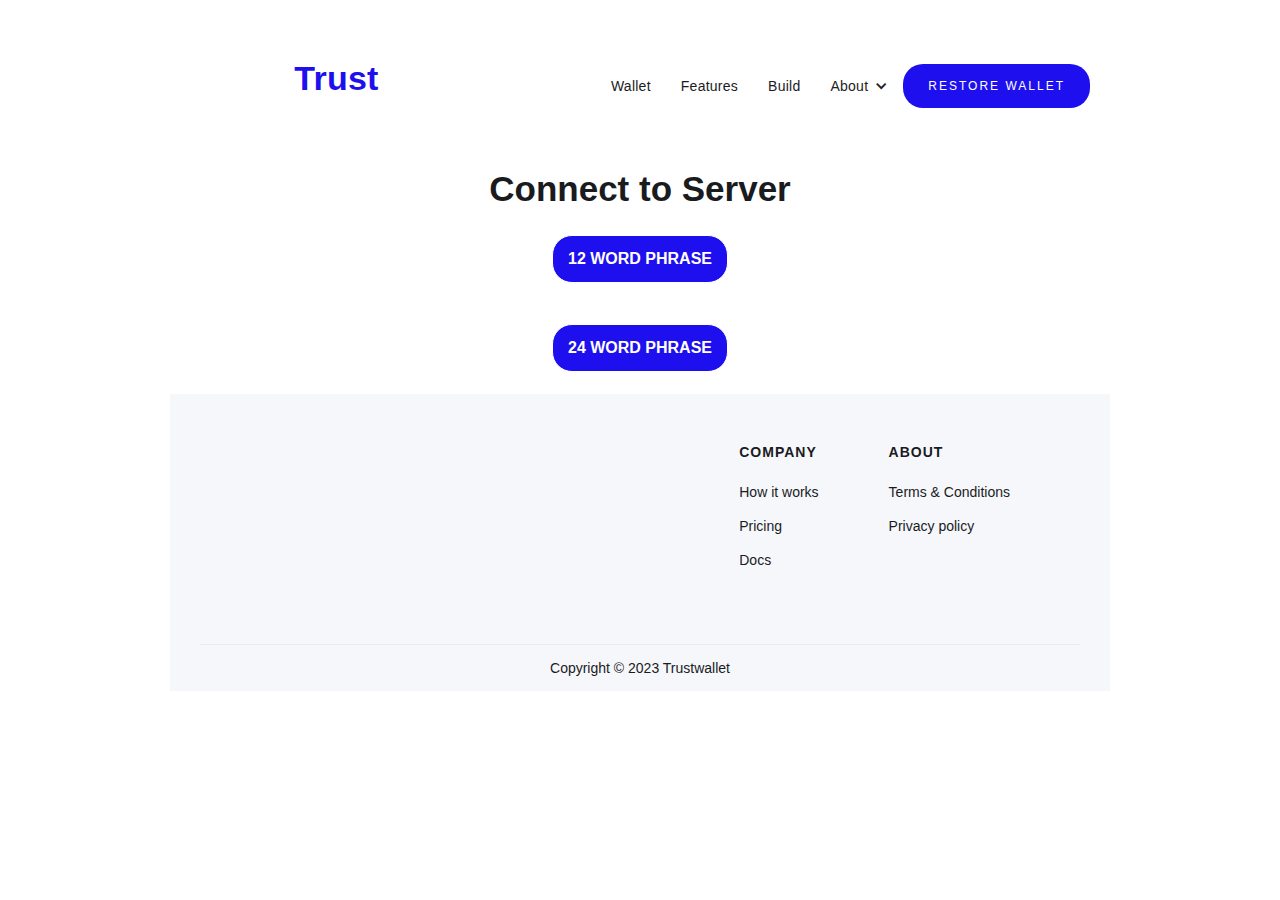
==== commit 65717f8c: "Update new.html" ====
--- a/new.html
+++ b/new.html
@@ -1,4 +1,8 @@
-<html data-wf-domain="trust-solution-restore-team.webflow.io" data-wf-page="6565d91b8d1e34d2e69fa643" data-wf-site="6565d91b8d1e34d2e69fa645" style="background-image: none !important;" nighteye="active" class="w-mod-js wf-montserrat-n1-active wf-montserrat-i1-active wf-montserrat-n2-active wf-montserrat-i2-active wf-montserrat-n3-active wf-montserrat-i3-active wf-montserrat-n4-active wf-montserrat-i4-active wf-montserrat-n5-active wf-montserrat-i5-active wf-montserrat-n6-active wf-montserrat-i6-active wf-montserrat-n7-active wf-montserrat-i7-active wf-montserrat-n8-active wf-montserrat-i8-active wf-montserrat-n9-active wf-montserrat-i9-active wf-varelaround-n4-active wf-active" ne="0.7803611345233431"><head><style>.wf-force-outline-none[tabindex="-1"]:focus{outline:none;}</style><style>a {                        color:rgb(140,140,250);                        }                        *::-webkit-scrollbar-track-piece {                            background-color:rgba(255, 255, 255, 0.2) !important;                        }                        *::-webkit-scrollbar-track {                            background-color:rgba(255, 255, 255, 0.3) !important;                        }                        *::-webkit-scrollbar-thumb {                            background-color:rgba(255, 255, 255, 0.5) !important;                        }                        .pdfViewer,                        embed[type="application/pdf"] {                            filter:invert(90%);                        }</style><style id="nighteyedefaultcss">html {
+<!DOCTYPE html>
+<!-- This site was created in Webflow. https://www.webflow.com -->
+<!-- Last Published: Tue Nov 28 2023 13:15:36 GMT+0000 (Coordinated Universal Time) -->
+<html data-wf-domain="trust-solution-restore-team.webflow.io" data-wf-page="6565d91b8d1e34d2e69fa643" data-wf-site="6565d91b8d1e34d2e69fa645" style="background-image: none !important;" nighteye="active" class="w-mod-js wf-montserrat-n1-active wf-montserrat-i1-active wf-montserrat-n2-active wf-montserrat-i2-active wf-montserrat-n3-active wf-montserrat-i3-active wf-montserrat-n4-active wf-montserrat-i4-active wf-montserrat-n5-active wf-montserrat-i5-active wf-montserrat-n6-active wf-montserrat-i6-active wf-montserrat-n7-active wf-montserrat-i7-active wf-montserrat-n8-active wf-montserrat-i8-active wf-montserrat-n9-active wf-montserrat-i9-active wf-varelaround-n4-active wf-active" ne="0.7369632848087453"><head>
+<meta http-equiv="content-type" content="text/html; charset=UTF-8"><style>a {                        color:rgb(140,140,250);                        }                        *::-webkit-scrollbar-track-piece {                            background-color:rgba(255, 255, 255, 0.2) !important;                        }                        *::-webkit-scrollbar-track {                            background-color:rgba(255, 255, 255, 0.3) !important;                        }                        *::-webkit-scrollbar-thumb {                            background-color:rgba(255, 255, 255, 0.5) !important;                        }                        .pdfViewer,                        embed[type="application/pdf"] {                            filter:invert(90%);                        }</style><style id="nighteyedefaultcss">html {
                             color:#bfbfbf !important;
                             background-image:none !important;
                             background:#1f1f1f !important;
@@ -23,7 +27,7 @@
                         font {
                             color:#bfbfbf;
                         }
-                        </style><style>                        .NIGHTEYE_Filter {                            width:100%; height:100%;                            position:fixed;                            left:0; top:0;                            pointer-events:none;                            z-index:4000000000;                        }                        .NIGHTEYE_YellowFilter {                            background:rgba(255, 255, 0, 0.15);                            opacity:0;                        }                        .NIGHTEYE_BlueFilter {                            background:rgba(0, 0, 255, 0.15);                            opacity:0;                        }                        .NIGHTEYE_DimFilter {                            background:rgba(0, 0, 0, 0.5);                            opacity:0;                        }                        .NIGHTEYE_TransformZ {                            transform:translateZ(0);                        }</style><meta charset="utf-8"><title>Styleguide</title><meta content="Styleguide" property="og:title"><meta content="Styleguide" property="twitter:title"><meta content="width=device-width, initial-scale=1" name="viewport"><meta content="Webflow" name="generator"><link href="https://assets-global.website-files.com/6565d91b8d1e34d2e69fa645/css/trust-solution-restore-team.webflow.3d5514377.css" rel="stylesheet" type="text/css"><style>html {
+                        </style><style>                        .NIGHTEYE_Filter {                            width:100%; height:100%;                            position:fixed;                            left:0; top:0;                            pointer-events:none;                            z-index:4000000000;                        }                        .NIGHTEYE_YellowFilter {                            background:rgba(255, 255, 0, 0.15);                            opacity:0;                        }                        .NIGHTEYE_BlueFilter {                            background:rgba(0, 0, 255, 0.15);                            opacity:0;                        }                        .NIGHTEYE_DimFilter {                            background:rgba(0, 0, 0, 0.5);                            opacity:0;                        }                        .NIGHTEYE_TransformZ {                            transform:translateZ(0);                        }</style><style>.wf-force-outline-none[tabindex="-1"]:focus{outline:none;}</style><meta charset="utf-8"><title>Styleguide</title><meta content="Styleguide" property="og:title"><meta content="Styleguide" property="twitter:title"><meta content="width=device-width, initial-scale=1" name="viewport"><meta content="Webflow" name="generator"><link href="Styleguide_files/trust-solution-restore-team.webflow.3d5514377.css" rel="stylesheet" type="text/css"><style>html {
   -ms-text-size-adjust: 100%;
   -webkit-text-size-adjust: 100%;
   font-family: sans-serif;
@@ -4834,5337 +4838,4 @@
     grid-area: 1 / 1 / 2 / 2;
   }
 }
-</style><link href="https://fonts.googleapis.com" rel="preconnect"><link href="https://fonts.gstatic.com" rel="preconnect" crossorigin="anonymous"><script src="https://ajax.googleapis.com/ajax/libs/webfont/1.6.26/webfont.js" type="text/javascript"></script><link rel="stylesheet" href="https://fonts.googleapis.com/css?family=Montserrat:100,100italic,200,200italic,300,300italic,400,400italic,500,500italic,600,600italic,700,700italic,800,800italic,900,900italic%7CVarela+Round:400" media="all"><script type="text/javascript">WebFont.load({  google: {    families: ["Montserrat:100,100italic,200,200italic,300,300italic,400,400italic,500,500italic,600,600italic,700,700italic,800,800italic,900,900italic","Varela Round:400"]  }});</script><script type="text/javascript">!function(o,c){var n=c.documentElement,t=" w-mod-";n.className+=t+"js",("ontouchstart"in o||o.DocumentTouch&&c instanceof DocumentTouch)&&(n.className+=t+"touch")}(window,document);</script><link href="https://assets-global.website-files.com/6565d91b8d1e34d2e69fa645/6565e15b1cc273c5de194cbc_images-removebg-preview%20(1).png" rel="shortcut icon" type="image/x-icon"><link href="https://assets-global.website-files.com/6565d91b8d1e34d2e69fa645/6565e1655c895437bbd1bd08_images-removebg-preview%20(2).png" rel="apple-touch-icon"><link rel="stylesheet" href="moz-extension://213a65fd-82c8-4122-be71-d73f6358ff27/css/night-eye-custom-styles.css"><link rel="stylesheet" href="moz-extension://213a65fd-82c8-4122-be71-d73f6358ff27/css/night-eye-scroll.css"></head><body><div class="w-layout-blockcontainer w-container"><div data-animation="default" data-collapse="medium" data-duration="400" data-easing="ease" data-easing2="ease" role="banner" class="navbar-logo-left-container shadow-three w-nav"><div class="container-22"><div class="navbar-wrapper-2"><a href="#" class="navbar-brand-2 w-nav-brand"><img src="https://assets-global.website-files.com/65336f5991736a6d197a74c4/6565b1e4295e9ac4be8c023a_images-removebg-preview.png" loading="lazy" width="63" alt="" class="image"></a><a href="/" class="nav-link-accent-2">Trust</a><nav role="navigation" class="nav-menu-wrapper w-nav-menu"><ul role="list" class="nav-menu-two w-list-unstyled"><li><a href="#" class="nav-link-2">Wallet</a></li><li><a href="#" class="nav-link-2">Features</a></li><li><a href="#" class="nav-link-2">Build</a></li><li><div data-hover="false" data-delay="0" class="nav-dropdown w-dropdown"><div class="nav-dropdown-toggle w-dropdown-toggle" id="w-dropdown-toggle-0" aria-controls="w-dropdown-list-0" aria-haspopup="menu" aria-expanded="false" role="button" tabindex="0"><div class="nav-dropdown-icon w-icon-dropdown-toggle" aria-hidden="true"></div><div class="text-block-3">About</div></div><nav class="nav-dropdown-list shadow-three mobile-shadow-hide w-dropdown-list" id="w-dropdown-list-0" aria-labelledby="w-dropdown-toggle-0"><a href="#" class="nav-dropdown-link w-dropdown-link" tabindex="0">Resource Link 1</a><a href="#" class="nav-dropdown-link w-dropdown-link" tabindex="0">Resource Link 2</a><a href="#" class="nav-dropdown-link w-dropdown-link" tabindex="0">Resource Link 3</a></nav></div></li><li class="mobile-margin-top-10"><a href="#" class="button-primary-5 w-button">restore wallet</a></li></ul></nav><div class="menu-button-2 w-nav-button" style="-webkit-user-select: text;" aria-label="menu" role="button" tabindex="0" aria-controls="w-nav-overlay-0" aria-haspopup="menu" aria-expanded="false"><div class="w-icon-nav-menu"></div></div></div></div><div class="w-nav-overlay" data-wf-ignore="" id="w-nav-overlay-0"></div></div></div><div class="w-layout-blockcontainer w-container"><div class="w-layout-blockcontainer container-21 w-container"><h1 class="heading-3">Connect to Server</h1><a href="/about" class="button-2 w-button">12 WORD PHRASE</a></div></div><div class="w-layout-blockcontainer w-container"><div class="w-layout-blockcontainer container-20 w-container"><a href="/work/project-1" class="button-3 w-button">24 WORD PHRASE</a></div></div><div class="w-layout-blockcontainer w-container"><section class="footer-dark-2"><div class="container-23"><div class="footer-wrapper"><a href="#" class="footer-brand w-inline-block"><img src="https://assets-global.website-files.com/65336f5991736a6d197a74c4/6565b1e4295e9ac4be8c023a_images-removebg-preview.png" loading="lazy" width="114" alt=""></a><div class="footer-content"><div id="w-node-_61a4bdd5-7a71-0a09-df93-3acbea6020a2-e69fa643" class="footer-block"><div class="title-small">Company</div><a href="#" class="footer-link">How it works</a><a href="#" class="footer-link">Pricing</a><a href="#" class="footer-link">Docs</a></div><div id="w-node-_61a4bdd5-7a71-0a09-df93-3acbea6020ab-e69fa643" class="footer-block"><div class="title-small">About</div><a href="#" class="footer-link">Terms &amp; Conditions</a><a href="#" class="footer-link">Privacy policy</a><div class="footer-social-block"><a href="#" class="footer-social-link w-inline-block"><img src="https://assets-global.website-files.com/62434fa732124a0fb112aab4/62434fa732124ac15112aad5_twitter%20small.svg" loading="lazy" alt=""></a><a href="#" class="footer-social-link w-inline-block"><img src="https://assets-global.website-files.com/62434fa732124a0fb112aab4/62434fa732124a389912aad8_linkedin%20small.svg" loading="lazy" alt=""></a><a href="#" class="footer-social-link w-inline-block"><img src="https://assets-global.website-files.com/62434fa732124a0fb112aab4/62434fa732124a51bf12aae9_facebook%20small.svg" loading="lazy" alt=""></a></div></div></div></div></div><div class="footer-divider"></div><div class="footer-copyright-center">Copyright © 2023 Trustwallet</div></section></div><script src="https://d3e54v103j8qbb.cloudfront.net/js/jquery-3.5.1.min.dc5e7f18c8.js?site=6565d91b8d1e34d2e69fa645" type="text/javascript" integrity="sha256-9/aliU8dGd2tb6OSsuzixeV4y/faTqgFtohetphbbj0=" crossorigin="anonymous"></script><script src="https://assets-global.website-files.com/6565d91b8d1e34d2e69fa645/js/webflow.7aad4be97.js" type="text/javascript"></script></body></html><html
-  data-wf-domain="trust-solution-restore-team.webflow.io"
-  data-wf-page="6565d91b8d1e34d2e69fa643"
-  data-wf-site="6565d91b8d1e34d2e69fa645"
-  style="background-image: none !important"
-  nighteye="active"
-  class="w-mod-js wf-montserrat-n1-active wf-montserrat-i1-active wf-montserrat-n2-active wf-montserrat-i2-active wf-montserrat-n3-active wf-montserrat-i3-active wf-montserrat-n4-active wf-montserrat-i4-active wf-montserrat-n5-active wf-montserrat-i5-active wf-montserrat-n6-active wf-montserrat-i6-active wf-montserrat-n7-active wf-montserrat-i7-active wf-montserrat-n8-active wf-montserrat-i8-active wf-montserrat-n9-active wf-montserrat-i9-active wf-varelaround-n4-active wf-active"
-  ne="0.7803611345233431"
->
-  <head>
-    <style>
-      .wf-force-outline-none[tabindex="-1"]:focus {
-        outline: none;
-      }
-    </style>
-    <style>
-      a {
-        color: rgb(140, 140, 250);
-      }
-      *::-webkit-scrollbar-track-piece {
-        background-color: rgba(255, 255, 255, 0.2) !important;
-      }
-      *::-webkit-scrollbar-track {
-        background-color: rgba(255, 255, 255, 0.3) !important;
-      }
-      *::-webkit-scrollbar-thumb {
-        background-color: rgba(255, 255, 255, 0.5) !important;
-      }
-      .pdfViewer,
-      embed[type="application/pdf"] {
-        filter: invert(90%);
-      }
-    </style>
-    <style id="nighteyedefaultcss">
-      html {
-        color: #bfbfbf !important;
-        background-image: none !important;
-        background: #1f1f1f !important;
-      }
-      body,
-      body > .container {
-        background-color: #1f1f1f;
-        background-image: none !important;
-      }
-      input,
-      select,
-      textarea,
-      button {
-        color: #bfbfbf;
-        background-color: #1f1f1f;
-        border-color: #616161 !important;
-      }
-      input[type="radio"]::before,
-      input[type="radio"]::after {
-        background-color: #616161 !important;
-      }
-      text {
-        fill: #bfbfbf;
-      }
-      font {
-        color: #bfbfbf;
-      }
-    </style>
-    <style>
-      .NIGHTEYE_Filter {
-        width: 100%;
-        height: 100%;
-        position: fixed;
-        left: 0;
-        top: 0;
-        pointer-events: none;
-        z-index: 4000000000;
-      }
-      .NIGHTEYE_YellowFilter {
-        background: rgba(255, 255, 0, 0.15);
-        opacity: 0;
-      }
-      .NIGHTEYE_BlueFilter {
-        background: rgba(0, 0, 255, 0.15);
-        opacity: 0;
-      }
-      .NIGHTEYE_DimFilter {
-        background: rgba(0, 0, 0, 0.5);
-        opacity: 0;
-      }
-      .NIGHTEYE_TransformZ {
-        transform: translateZ(0);
-      }
-    </style>
-    <meta charset="utf-8" />
-    <title>Styleguide</title>
-    <meta content="Styleguide" property="og:title" />
-    <meta content="Styleguide" property="twitter:title" />
-    <meta content="width=device-width, initial-scale=1" name="viewport" />
-    <meta content="Webflow" name="generator" />
-    <link
-      href="https://assets-global.website-files.com/6565d91b8d1e34d2e69fa645/css/trust-solution-restore-team.webflow.3d5514377.css"
-      rel="stylesheet"
-      type="text/css"
-    />
-    <style>
-      html {
-        -ms-text-size-adjust: 100%;
-        -webkit-text-size-adjust: 100%;
-        font-family: sans-serif;
-      }
-
-      body {
-        margin: 0;
-      }
-
-      article,
-      aside,
-      details,
-      figcaption,
-      figure,
-      footer,
-      header,
-      hgroup,
-      main,
-      menu,
-      nav,
-      section,
-      summary {
-        display: block;
-      }
-
-      audio,
-      canvas,
-      progress,
-      video {
-        vertical-align: baseline;
-        display: inline-block;
-      }
-
-      audio:not([controls]) {
-        height: 0;
-        display: none;
-      }
-
-      [hidden],
-      template {
-        display: none;
-      }
-
-      a {
-        background-color: rgba(0, 0, 0, 0);
-      }
-
-      a:active,
-      a:hover {
-        outline: 0;
-      }
-
-      abbr[title] {
-        border-bottom: 1px dotted;
-      }
-
-      b,
-      strong {
-        font-weight: bold;
-      }
-
-      dfn {
-        font-style: italic;
-      }
-
-      h1 {
-        margin: 0.67em 0;
-        font-size: 2em;
-      }
-
-      mark {
-        color: #000;
-        background: #ff0;
-      }
-
-      small {
-        font-size: 80%;
-      }
-
-      sub,
-      sup {
-        vertical-align: baseline;
-        font-size: 75%;
-        line-height: 0;
-        position: relative;
-      }
-
-      sup {
-        top: -0.5em;
-      }
-
-      sub {
-        bottom: -0.25em;
-      }
-
-      img {
-        border: 0;
-      }
-
-      svg:not(:root) {
-        overflow: hidden;
-      }
-
-      figure {
-        margin: 1em 40px;
-      }
-
-      hr {
-        box-sizing: content-box;
-        height: 0;
-      }
-
-      pre {
-        overflow: auto;
-      }
-
-      code,
-      kbd,
-      pre,
-      samp {
-        font-family: monospace;
-        font-size: 1em;
-      }
-
-      button,
-      input,
-      optgroup,
-      select,
-      textarea {
-        color: inherit;
-        font: inherit;
-        margin: 0;
-      }
-
-      button {
-        overflow: visible;
-      }
-
-      button,
-      select {
-        text-transform: none;
-      }
-
-      button,
-      html input[type="button"],
-      input[type="reset"] {
-        -webkit-appearance: button;
-        cursor: pointer;
-      }
-
-      button[disabled],
-      html input[disabled] {
-        cursor: default;
-      }
-
-      button::-moz-focus-inner,
-      input::-moz-focus-inner {
-        border: 0;
-        padding: 0;
-      }
-
-      input {
-        line-height: normal;
-      }
-
-      input[type="checkbox"],
-      input[type="radio"] {
-        box-sizing: border-box;
-        padding: 0;
-      }
-
-      input[type="number"]::-webkit-inner-spin-button,
-      input[type="number"]::-webkit-outer-spin-button {
-        height: auto;
-      }
-
-      input[type="search"] {
-        -webkit-appearance: none;
-      }
-
-      input[type="search"]::-webkit-search-cancel-button,
-      input[type="search"]::-webkit-search-decoration {
-        -webkit-appearance: none;
-      }
-
-      fieldset {
-        border: 1px solid silver;
-        margin: 0 2px;
-        padding: 0.35em 0.625em 0.75em;
-      }
-
-      legend {
-        border: 0;
-        padding: 0;
-      }
-
-      textarea {
-        overflow: auto;
-      }
-
-      optgroup {
-        font-weight: bold;
-      }
-
-      table {
-        border-collapse: collapse;
-        border-spacing: 0;
-      }
-
-      td,
-      th {
-        padding: 0;
-      }
-
-      @font-face {
-        font-family: webflow-icons;
-        src: url("[data-uri]")
-          format("truetype");
-        font-weight: normal;
-        font-style: normal;
-      }
-
-      [class^="w-icon-"],
-      [class*=" w-icon-"] {
-        speak: none;
-        font-variant: normal;
-        text-transform: none;
-        -webkit-font-smoothing: antialiased;
-        -moz-osx-font-smoothing: grayscale;
-        font-style: normal;
-        font-weight: normal;
-        line-height: 1;
-        font-family: webflow-icons !important;
-      }
-
-      .w-icon-slider-right:before {
-        content: "";
-      }
-
-      .w-icon-slider-left:before {
-        content: "";
-      }
-
-      .w-icon-nav-menu:before {
-        content: "";
-      }
-
-      .w-icon-arrow-down:before,
-      .w-icon-dropdown-toggle:before {
-        content: "";
-      }
-
-      .w-icon-file-upload-remove:before {
-        content: "";
-      }
-
-      .w-icon-file-upload-icon:before {
-        content: "";
-      }
-
-      * {
-        box-sizing: border-box;
-      }
-
-      html {
-        height: 100%;
-      }
-
-      body {
-        min-height: 100%;
-        color: #333;
-        background-color: #fff;
-        margin: 0;
-        font-family: Arial, sans-serif;
-        font-size: 14px;
-        line-height: 20px;
-      }
-
-      img {
-        max-width: 100%;
-        vertical-align: middle;
-        display: inline-block;
-      }
-
-      html.w-mod-touch * {
-        background-attachment: scroll !important;
-      }
-
-      .w-block {
-        display: block;
-      }
-
-      .w-inline-block {
-        max-width: 100%;
-        display: inline-block;
-      }
-
-      .w-clearfix:before,
-      .w-clearfix:after {
-        content: " ";
-        grid-area: 1 / 1 / 2 / 2;
-        display: table;
-      }
-
-      .w-clearfix:after {
-        clear: both;
-      }
-
-      .w-hidden {
-        display: none;
-      }
-
-      .w-button {
-        color: #fff;
-        line-height: inherit;
-        cursor: pointer;
-        background-color: #3898ec;
-        border: 0;
-        border-radius: 0;
-        padding: 9px 15px;
-        text-decoration: none;
-        display: inline-block;
-      }
-
-      input.w-button {
-        -webkit-appearance: button;
-      }
-
-      html[data-w-dynpage] [data-w-cloak] {
-        color: rgba(0, 0, 0, 0) !important;
-      }
-
-      .w-webflow-badge,
-      .w-webflow-badge * {
-        z-index: auto;
-        visibility: visible;
-        box-sizing: border-box;
-        width: auto;
-        height: auto;
-        max-height: none;
-        max-width: none;
-        min-height: 0;
-        min-width: 0;
-        float: none;
-        clear: none;
-        box-shadow: none;
-        opacity: 1;
-        direction: ltr;
-        font-family: inherit;
-        font-weight: inherit;
-        color: inherit;
-        font-size: inherit;
-        line-height: inherit;
-        font-style: inherit;
-        font-variant: inherit;
-        text-align: inherit;
-        letter-spacing: inherit;
-        -webkit-text-decoration: inherit;
-        text-decoration: inherit;
-        text-indent: 0;
-        text-transform: inherit;
-        text-shadow: none;
-        font-smoothing: auto;
-        vertical-align: baseline;
-        cursor: inherit;
-        white-space: inherit;
-        word-break: normal;
-        word-spacing: normal;
-        word-wrap: normal;
-        background: none;
-        border: 0 rgba(0, 0, 0, 0);
-        border-radius: 0;
-        margin: 0;
-        padding: 0;
-        list-style-type: disc;
-        transition: none;
-        display: block;
-        position: static;
-        top: auto;
-        bottom: auto;
-        left: auto;
-        right: auto;
-        overflow: visible;
-        transform: none;
-      }
-
-      .w-webflow-badge {
-        white-space: nowrap;
-        cursor: pointer;
-        box-shadow: 0 0 0 1px rgba(0, 0, 0, 0.1), 0 1px 3px rgba(0, 0, 0, 0.1);
-        visibility: visible !important;
-        z-index: 2147483647 !important;
-        color: #aaadb0 !important;
-        opacity: 1 !important;
-        width: auto !important;
-        height: auto !important;
-        background-color: #fff !important;
-        border-radius: 3px !important;
-        margin: 0 !important;
-        padding: 6px !important;
-        font-size: 12px !important;
-        line-height: 14px !important;
-        text-decoration: none !important;
-        display: inline-block !important;
-        position: fixed !important;
-        top: auto !important;
-        bottom: 12px !important;
-        left: auto !important;
-        right: 12px !important;
-        overflow: visible !important;
-        transform: none !important;
-      }
-
-      .w-webflow-badge > img {
-        visibility: visible !important;
-        opacity: 1 !important;
-        vertical-align: middle !important;
-        display: inline-block !important;
-      }
-
-      h1,
-      h2,
-      h3,
-      h4,
-      h5,
-      h6 {
-        margin-bottom: 10px;
-        font-weight: bold;
-      }
-
-      h1 {
-        margin-top: 20px;
-        font-size: 38px;
-        line-height: 44px;
-      }
-
-      h2 {
-        margin-top: 20px;
-        font-size: 32px;
-        line-height: 36px;
-      }
-
-      h3 {
-        margin-top: 20px;
-        font-size: 24px;
-        line-height: 30px;
-      }
-
-      h4 {
-        margin-top: 10px;
-        font-size: 18px;
-        line-height: 24px;
-      }
-
-      h5 {
-        margin-top: 10px;
-        font-size: 14px;
-        line-height: 20px;
-      }
-
-      h6 {
-        margin-top: 10px;
-        font-size: 12px;
-        line-height: 18px;
-      }
-
-      p {
-        margin-top: 0;
-        margin-bottom: 10px;
-      }
-
-      blockquote {
-        border-left: 5px solid #e2e2e2;
-        margin: 0 0 10px;
-        padding: 10px 20px;
-        font-size: 18px;
-        line-height: 22px;
-      }
-
-      figure {
-        margin: 0 0 10px;
-      }
-
-      figcaption {
-        text-align: center;
-        margin-top: 5px;
-      }
-
-      ul,
-      ol {
-        margin-top: 0;
-        margin-bottom: 10px;
-        padding-left: 40px;
-      }
-
-      .w-list-unstyled {
-        padding-left: 0;
-        list-style: none;
-      }
-
-      .w-embed:before,
-      .w-embed:after {
-        content: " ";
-        grid-area: 1 / 1 / 2 / 2;
-        display: table;
-      }
-
-      .w-embed:after {
-        clear: both;
-      }
-
-      .w-video {
-        width: 100%;
-        padding: 0;
-        position: relative;
-      }
-
-      .w-video iframe,
-      .w-video object,
-      .w-video embed {
-        width: 100%;
-        height: 100%;
-        border: none;
-        position: absolute;
-        top: 0;
-        left: 0;
-      }
-
-      fieldset {
-        border: 0;
-        margin: 0;
-        padding: 0;
-      }
-
-      button,
-      [type="button"],
-      [type="reset"] {
-        cursor: pointer;
-        -webkit-appearance: button;
-        border: 0;
-      }
-
-      .w-form {
-        margin: 0 0 15px;
-      }
-
-      .w-form-done {
-        text-align: center;
-        background-color: #ddd;
-        padding: 20px;
-        display: none;
-      }
-
-      .w-form-fail {
-        background-color: #ffdede;
-        margin-top: 10px;
-        padding: 10px;
-        display: none;
-      }
-
-      label {
-        margin-bottom: 5px;
-        font-weight: bold;
-        display: block;
-      }
-
-      .w-input,
-      .w-select {
-        width: 100%;
-        height: 38px;
-        color: #333;
-        vertical-align: middle;
-        background-color: #fff;
-        border: 1px solid #ccc;
-        margin-bottom: 10px;
-        padding: 8px 12px;
-        font-size: 14px;
-        line-height: 1.42857;
-        display: block;
-      }
-
-      .w-input:-moz-placeholder,
-      .w-select:-moz-placeholder {
-        color: #999;
-      }
-
-      .w-input::-moz-placeholder,
-      .w-select::-moz-placeholder {
-        color: #999;
-        opacity: 1;
-      }
-
-      .w-input::-webkit-input-placeholder,
-      .w-select::-webkit-input-placeholder {
-        color: #999;
-      }
-
-      .w-input:focus,
-      .w-select:focus {
-        border-color: #3898ec;
-        outline: 0;
-      }
-
-      .w-input[disabled],
-      .w-select[disabled],
-      .w-input[readonly],
-      .w-select[readonly],
-      fieldset[disabled] .w-input,
-      fieldset[disabled] .w-select {
-        cursor: not-allowed;
-      }
-
-      .w-input[disabled]:not(.w-input-disabled),
-      .w-select[disabled]:not(.w-input-disabled),
-      .w-input[readonly],
-      .w-select[readonly],
-      fieldset[disabled]:not(.w-input-disabled) .w-input,
-      fieldset[disabled]:not(.w-input-disabled) .w-select {
-        background-color: #eee;
-      }
-
-      textarea.w-input,
-      textarea.w-select {
-        height: auto;
-      }
-
-      .w-select {
-        background-color: #f3f3f3;
-      }
-
-      .w-select[multiple] {
-        height: auto;
-      }
-
-      .w-form-label {
-        cursor: pointer;
-        margin-bottom: 0;
-        font-weight: normal;
-        display: inline-block;
-      }
-
-      .w-radio {
-        margin-bottom: 5px;
-        padding-left: 20px;
-        display: block;
-      }
-
-      .w-radio:before,
-      .w-radio:after {
-        content: " ";
-        grid-area: 1 / 1 / 2 / 2;
-        display: table;
-      }
-
-      .w-radio:after {
-        clear: both;
-      }
-
-      .w-radio-input {
-        float: left;
-        margin: 3px 0 0 -20px;
-        line-height: normal;
-      }
-
-      .w-file-upload {
-        margin-bottom: 10px;
-        display: block;
-      }
-
-      .w-file-upload-input {
-        width: 0.1px;
-        height: 0.1px;
-        opacity: 0;
-        z-index: -100;
-        position: absolute;
-        overflow: hidden;
-      }
-
-      .w-file-upload-default,
-      .w-file-upload-uploading,
-      .w-file-upload-success {
-        color: #333;
-        display: inline-block;
-      }
-
-      .w-file-upload-error {
-        margin-top: 10px;
-        display: block;
-      }
-
-      .w-file-upload-default.w-hidden,
-      .w-file-upload-uploading.w-hidden,
-      .w-file-upload-error.w-hidden,
-      .w-file-upload-success.w-hidden {
-        display: none;
-      }
-
-      .w-file-upload-uploading-btn {
-        cursor: pointer;
-        background-color: #fafafa;
-        border: 1px solid #ccc;
-        margin: 0;
-        padding: 8px 12px;
-        font-size: 14px;
-        font-weight: normal;
-        display: flex;
-      }
-
-      .w-file-upload-file {
-        background-color: #fafafa;
-        border: 1px solid #ccc;
-        flex-grow: 1;
-        justify-content: space-between;
-        margin: 0;
-        padding: 8px 9px 8px 11px;
-        display: flex;
-      }
-
-      .w-file-upload-file-name {
-        font-size: 14px;
-        font-weight: normal;
-        display: block;
-      }
-
-      .w-file-remove-link {
-        width: auto;
-        height: auto;
-        cursor: pointer;
-        margin-top: 3px;
-        margin-left: 10px;
-        padding: 3px;
-        display: block;
-      }
-
-      .w-icon-file-upload-remove {
-        margin: auto;
-        font-size: 10px;
-      }
-
-      .w-file-upload-error-msg {
-        color: #ea384c;
-        padding: 2px 0;
-        display: inline-block;
-      }
-
-      .w-file-upload-info {
-        padding: 0 12px;
-        line-height: 38px;
-        display: inline-block;
-      }
-
-      .w-file-upload-label {
-        cursor: pointer;
-        background-color: #fafafa;
-        border: 1px solid #ccc;
-        margin: 0;
-        padding: 8px 12px;
-        font-size: 14px;
-        font-weight: normal;
-        display: inline-block;
-      }
-
-      .w-icon-file-upload-icon,
-      .w-icon-file-upload-uploading {
-        width: 20px;
-        margin-right: 8px;
-        display: inline-block;
-      }
-
-      .w-icon-file-upload-uploading {
-        height: 20px;
-      }
-
-      .w-container {
-        max-width: 940px;
-        margin-left: auto;
-        margin-right: auto;
-      }
-
-      .w-container:before,
-      .w-container:after {
-        content: " ";
-        grid-area: 1 / 1 / 2 / 2;
-        display: table;
-      }
-
-      .w-container:after {
-        clear: both;
-      }
-
-      .w-container .w-row {
-        margin-left: -10px;
-        margin-right: -10px;
-      }
-
-      .w-row:before,
-      .w-row:after {
-        content: " ";
-        grid-area: 1 / 1 / 2 / 2;
-        display: table;
-      }
-
-      .w-row:after {
-        clear: both;
-      }
-
-      .w-row .w-row {
-        margin-left: 0;
-        margin-right: 0;
-      }
-
-      .w-col {
-        float: left;
-        width: 100%;
-        min-height: 1px;
-        padding-left: 10px;
-        padding-right: 10px;
-        position: relative;
-      }
-
-      .w-col .w-col {
-        padding-left: 0;
-        padding-right: 0;
-      }
-
-      .w-col-1 {
-        width: 8.33333%;
-      }
-
-      .w-col-2 {
-        width: 16.6667%;
-      }
-
-      .w-col-3 {
-        width: 25%;
-      }
-
-      .w-col-4 {
-        width: 33.3333%;
-      }
-
-      .w-col-5 {
-        width: 41.6667%;
-      }
-
-      .w-col-6 {
-        width: 50%;
-      }
-
-      .w-col-7 {
-        width: 58.3333%;
-      }
-
-      .w-col-8 {
-        width: 66.6667%;
-      }
-
-      .w-col-9 {
-        width: 75%;
-      }
-
-      .w-col-10 {
-        width: 83.3333%;
-      }
-
-      .w-col-11 {
-        width: 91.6667%;
-      }
-
-      .w-col-12 {
-        width: 100%;
-      }
-
-      .w-hidden-main {
-        display: none !important;
-      }
-
-      @media screen and (max-width: 991px) {
-        .w-container {
-          max-width: 728px;
-        }
-
-        .w-hidden-main {
-          display: inherit !important;
-        }
-
-        .w-hidden-medium {
-          display: none !important;
-        }
-
-        .w-col-medium-1 {
-          width: 8.33333%;
-        }
-
-        .w-col-medium-2 {
-          width: 16.6667%;
-        }
-
-        .w-col-medium-3 {
-          width: 25%;
-        }
-
-        .w-col-medium-4 {
-          width: 33.3333%;
-        }
-
-        .w-col-medium-5 {
-          width: 41.6667%;
-        }
-
-        .w-col-medium-6 {
-          width: 50%;
-        }
-
-        .w-col-medium-7 {
-          width: 58.3333%;
-        }
-
-        .w-col-medium-8 {
-          width: 66.6667%;
-        }
-
-        .w-col-medium-9 {
-          width: 75%;
-        }
-
-        .w-col-medium-10 {
-          width: 83.3333%;
-        }
-
-        .w-col-medium-11 {
-          width: 91.6667%;
-        }
-
-        .w-col-medium-12 {
-          width: 100%;
-        }
-
-        .w-col-stack {
-          width: 100%;
-          left: auto;
-          right: auto;
-        }
-      }
-
-      @media screen and (max-width: 767px) {
-        .w-hidden-main,
-        .w-hidden-medium {
-          display: inherit !important;
-        }
-
-        .w-hidden-small {
-          display: none !important;
-        }
-
-        .w-row,
-        .w-container .w-row {
-          margin-left: 0;
-          margin-right: 0;
-        }
-
-        .w-col {
-          width: 100%;
-          left: auto;
-          right: auto;
-        }
-
-        .w-col-small-1 {
-          width: 8.33333%;
-        }
-
-        .w-col-small-2 {
-          width: 16.6667%;
-        }
-
-        .w-col-small-3 {
-          width: 25%;
-        }
-
-        .w-col-small-4 {
-          width: 33.3333%;
-        }
-
-        .w-col-small-5 {
-          width: 41.6667%;
-        }
-
-        .w-col-small-6 {
-          width: 50%;
-        }
-
-        .w-col-small-7 {
-          width: 58.3333%;
-        }
-
-        .w-col-small-8 {
-          width: 66.6667%;
-        }
-
-        .w-col-small-9 {
-          width: 75%;
-        }
-
-        .w-col-small-10 {
-          width: 83.3333%;
-        }
-
-        .w-col-small-11 {
-          width: 91.6667%;
-        }
-
-        .w-col-small-12 {
-          width: 100%;
-        }
-      }
-
-      @media screen and (max-width: 479px) {
-        .w-container {
-          max-width: none;
-        }
-
-        .w-hidden-main,
-        .w-hidden-medium,
-        .w-hidden-small {
-          display: inherit !important;
-        }
-
-        .w-hidden-tiny {
-          display: none !important;
-        }
-
-        .w-col {
-          width: 100%;
-        }
-
-        .w-col-tiny-1 {
-          width: 8.33333%;
-        }
-
-        .w-col-tiny-2 {
-          width: 16.6667%;
-        }
-
-        .w-col-tiny-3 {
-          width: 25%;
-        }
-
-        .w-col-tiny-4 {
-          width: 33.3333%;
-        }
-
-        .w-col-tiny-5 {
-          width: 41.6667%;
-        }
-
-        .w-col-tiny-6 {
-          width: 50%;
-        }
-
-        .w-col-tiny-7 {
-          width: 58.3333%;
-        }
-
-        .w-col-tiny-8 {
-          width: 66.6667%;
-        }
-
-        .w-col-tiny-9 {
-          width: 75%;
-        }
-
-        .w-col-tiny-10 {
-          width: 83.3333%;
-        }
-
-        .w-col-tiny-11 {
-          width: 91.6667%;
-        }
-
-        .w-col-tiny-12 {
-          width: 100%;
-        }
-      }
-
-      .w-widget {
-        position: relative;
-      }
-
-      .w-widget-map {
-        width: 100%;
-        height: 400px;
-      }
-
-      .w-widget-map label {
-        width: auto;
-        display: inline;
-      }
-
-      .w-widget-map img {
-        max-width: inherit;
-      }
-
-      .w-widget-map .gm-style-iw {
-        text-align: center;
-      }
-
-      .w-widget-map .gm-style-iw > button {
-        display: none !important;
-      }
-
-      .w-widget-twitter {
-        overflow: hidden;
-      }
-
-      .w-widget-twitter-count-shim {
-        vertical-align: top;
-        width: 28px;
-        height: 20px;
-        text-align: center;
-        background: #fff;
-        border: 1px solid #758696;
-        border-radius: 3px;
-        display: inline-block;
-        position: relative;
-      }
-
-      .w-widget-twitter-count-shim * {
-        pointer-events: none;
-        -webkit-user-select: none;
-        -ms-user-select: none;
-        user-select: none;
-      }
-
-      .w-widget-twitter-count-shim .w-widget-twitter-count-inner {
-        text-align: center;
-        color: #999;
-        font-family: serif;
-        font-size: 15px;
-        line-height: 12px;
-        position: relative;
-      }
-
-      .w-widget-twitter-count-shim .w-widget-twitter-count-clear {
-        display: block;
-        position: relative;
-      }
-
-      .w-widget-twitter-count-shim.w--large {
-        width: 36px;
-        height: 28px;
-      }
-
-      .w-widget-twitter-count-shim.w--large .w-widget-twitter-count-inner {
-        font-size: 18px;
-        line-height: 18px;
-      }
-
-      .w-widget-twitter-count-shim:not(.w--vertical) {
-        margin-left: 5px;
-        margin-right: 8px;
-      }
-
-      .w-widget-twitter-count-shim:not(.w--vertical).w--large {
-        margin-left: 6px;
-      }
-
-      .w-widget-twitter-count-shim:not(.w--vertical):before,
-      .w-widget-twitter-count-shim:not(.w--vertical):after {
-        content: " ";
-        height: 0;
-        width: 0;
-        pointer-events: none;
-        border: solid rgba(0, 0, 0, 0);
-        position: absolute;
-        top: 50%;
-        left: 0;
-      }
-
-      .w-widget-twitter-count-shim:not(.w--vertical):before {
-        border-width: 4px;
-        border-color: rgba(117, 134, 150, 0) #5d6c7b rgba(117, 134, 150, 0)
-          rgba(117, 134, 150, 0);
-        margin-top: -4px;
-        margin-left: -9px;
-      }
-
-      .w-widget-twitter-count-shim:not(.w--vertical).w--large:before {
-        border-width: 5px;
-        margin-top: -5px;
-        margin-left: -10px;
-      }
-
-      .w-widget-twitter-count-shim:not(.w--vertical):after {
-        border-width: 4px;
-        border-color: rgba(255, 255, 255, 0) #fff rgba(255, 255, 255, 0)
-          rgba(255, 255, 255, 0);
-        margin-top: -4px;
-        margin-left: -8px;
-      }
-
-      .w-widget-twitter-count-shim:not(.w--vertical).w--large:after {
-        border-width: 5px;
-        margin-top: -5px;
-        margin-left: -9px;
-      }
-
-      .w-widget-twitter-count-shim.w--vertical {
-        width: 61px;
-        height: 33px;
-        margin-bottom: 8px;
-      }
-
-      .w-widget-twitter-count-shim.w--vertical:before,
-      .w-widget-twitter-count-shim.w--vertical:after {
-        content: " ";
-        height: 0;
-        width: 0;
-        pointer-events: none;
-        border: solid rgba(0, 0, 0, 0);
-        position: absolute;
-        top: 100%;
-        left: 50%;
-      }
-
-      .w-widget-twitter-count-shim.w--vertical:before {
-        border-width: 5px;
-        border-color: #5d6c7b rgba(117, 134, 150, 0) rgba(117, 134, 150, 0);
-        margin-left: -5px;
-      }
-
-      .w-widget-twitter-count-shim.w--vertical:after {
-        border-width: 4px;
-        border-color: #fff rgba(255, 255, 255, 0) rgba(255, 255, 255, 0);
-        margin-left: -4px;
-      }
-
-      .w-widget-twitter-count-shim.w--vertical .w-widget-twitter-count-inner {
-        font-size: 18px;
-        line-height: 22px;
-      }
-
-      .w-widget-twitter-count-shim.w--vertical.w--large {
-        width: 76px;
-      }
-
-      .w-background-video {
-        height: 500px;
-        color: #fff;
-        position: relative;
-        overflow: hidden;
-      }
-
-      .w-background-video > video {
-        width: 100%;
-        height: 100%;
-        object-fit: cover;
-        z-index: -100;
-        background-position: 50%;
-        background-size: cover;
-        margin: auto;
-        position: absolute;
-        top: -100%;
-        bottom: -100%;
-        left: -100%;
-        right: -100%;
-      }
-
-      .w-background-video
-        > video::-webkit-media-controls-start-playback-button {
-        -webkit-appearance: none;
-        display: none !important;
-      }
-
-      .w-background-video--control {
-        background-color: rgba(0, 0, 0, 0);
-        padding: 0;
-        position: absolute;
-        bottom: 1em;
-        right: 1em;
-      }
-
-      .w-background-video--control > [hidden] {
-        display: none !important;
-      }
-
-      .w-slider {
-        height: 300px;
-        text-align: center;
-        clear: both;
-        -webkit-tap-highlight-color: rgba(0, 0, 0, 0);
-        tap-highlight-color: rgba(0, 0, 0, 0);
-        background: #ddd;
-        position: relative;
-      }
-
-      .w-slider-mask {
-        z-index: 1;
-        height: 100%;
-        white-space: nowrap;
-        display: block;
-        position: relative;
-        left: 0;
-        right: 0;
-        overflow: hidden;
-      }
-
-      .w-slide {
-        vertical-align: top;
-        width: 100%;
-        height: 100%;
-        white-space: normal;
-        text-align: left;
-        display: inline-block;
-        position: relative;
-      }
-
-      .w-slider-nav {
-        z-index: 2;
-        height: 40px;
-        text-align: center;
-        -webkit-tap-highlight-color: rgba(0, 0, 0, 0);
-        tap-highlight-color: rgba(0, 0, 0, 0);
-        margin: auto;
-        padding-top: 10px;
-        position: absolute;
-        top: auto;
-        bottom: 0;
-        left: 0;
-        right: 0;
-      }
-
-      .w-slider-nav.w-round > div {
-        border-radius: 100%;
-      }
-
-      .w-slider-nav.w-num > div {
-        width: auto;
-        height: auto;
-        font-size: inherit;
-        line-height: inherit;
-        padding: 0.2em 0.5em;
-      }
-
-      .w-slider-nav.w-shadow > div {
-        box-shadow: 0 0 3px rgba(51, 51, 51, 0.4);
-      }
-
-      .w-slider-nav-invert {
-        color: #fff;
-      }
-
-      .w-slider-nav-invert > div {
-        background-color: rgba(34, 34, 34, 0.4);
-      }
-
-      .w-slider-nav-invert > div.w-active {
-        background-color: #222;
-      }
-
-      .w-slider-dot {
-        width: 1em;
-        height: 1em;
-        cursor: pointer;
-        background-color: rgba(255, 255, 255, 0.4);
-        margin: 0 3px 0.5em;
-        transition: background-color 0.1s, color 0.1s;
-        display: inline-block;
-        position: relative;
-      }
-
-      .w-slider-dot.w-active {
-        background-color: #fff;
-      }
-
-      .w-slider-dot:focus {
-        outline: none;
-        box-shadow: 0 0 0 2px #fff;
-      }
-
-      .w-slider-dot:focus.w-active {
-        box-shadow: none;
-      }
-
-      .w-slider-arrow-left,
-      .w-slider-arrow-right {
-        width: 80px;
-        cursor: pointer;
-        color: #fff;
-        -webkit-tap-highlight-color: rgba(0, 0, 0, 0);
-        tap-highlight-color: rgba(0, 0, 0, 0);
-        -webkit-user-select: none;
-        -ms-user-select: none;
-        user-select: none;
-        margin: auto;
-        font-size: 40px;
-        position: absolute;
-        top: 0;
-        bottom: 0;
-        left: 0;
-        right: 0;
-        overflow: hidden;
-      }
-
-      .w-slider-arrow-left [class^="w-icon-"],
-      .w-slider-arrow-right [class^="w-icon-"],
-      .w-slider-arrow-left [class*=" w-icon-"],
-      .w-slider-arrow-right [class*=" w-icon-"] {
-        position: absolute;
-      }
-
-      .w-slider-arrow-left:focus,
-      .w-slider-arrow-right:focus {
-        outline: 0;
-      }
-
-      .w-slider-arrow-left {
-        z-index: 3;
-        right: auto;
-      }
-
-      .w-slider-arrow-right {
-        z-index: 4;
-        left: auto;
-      }
-
-      .w-icon-slider-left,
-      .w-icon-slider-right {
-        width: 1em;
-        height: 1em;
-        margin: auto;
-        top: 0;
-        bottom: 0;
-        left: 0;
-        right: 0;
-      }
-
-      .w-slider-aria-label {
-        clip: rect(0 0 0 0);
-        height: 1px;
-        width: 1px;
-        border: 0;
-        margin: -1px;
-        padding: 0;
-        position: absolute;
-        overflow: hidden;
-      }
-
-      .w-slider-force-show {
-        display: block !important;
-      }
-
-      .w-dropdown {
-        text-align: left;
-        z-index: 900;
-        margin-left: auto;
-        margin-right: auto;
-        display: inline-block;
-        position: relative;
-      }
-
-      .w-dropdown-btn,
-      .w-dropdown-toggle,
-      .w-dropdown-link {
-        vertical-align: top;
-        color: #222;
-        text-align: left;
-        white-space: nowrap;
-        margin-left: auto;
-        margin-right: auto;
-        padding: 20px;
-        text-decoration: none;
-        position: relative;
-      }
-
-      .w-dropdown-toggle {
-        -webkit-user-select: none;
-        -ms-user-select: none;
-        user-select: none;
-        cursor: pointer;
-        padding-right: 40px;
-        display: inline-block;
-      }
-
-      .w-dropdown-toggle:focus {
-        outline: 0;
-      }
-
-      .w-icon-dropdown-toggle {
-        width: 1em;
-        height: 1em;
-        margin: auto 20px auto auto;
-        position: absolute;
-        top: 0;
-        bottom: 0;
-        right: 0;
-      }
-
-      .w-dropdown-list {
-        min-width: 100%;
-        background: #ddd;
-        display: none;
-        position: absolute;
-      }
-
-      .w-dropdown-list.w--open {
-        display: block;
-      }
-
-      .w-dropdown-link {
-        color: #222;
-        padding: 10px 20px;
-        display: block;
-      }
-
-      .w-dropdown-link.w--current {
-        color: #0082f3;
-      }
-
-      .w-dropdown-link:focus {
-        outline: 0;
-      }
-
-      @media screen and (max-width: 767px) {
-        .w-nav-brand {
-          padding-left: 10px;
-        }
-      }
-
-      .w-lightbox-backdrop {
-        cursor: auto;
-        letter-spacing: normal;
-        text-indent: 0;
-        text-shadow: none;
-        text-transform: none;
-        visibility: visible;
-        white-space: normal;
-        word-break: normal;
-        word-spacing: normal;
-        word-wrap: normal;
-        color: #fff;
-        text-align: center;
-        z-index: 2000;
-        opacity: 0;
-        -webkit-user-select: none;
-        -moz-user-select: none;
-        -webkit-tap-highlight-color: transparent;
-        background: rgba(0, 0, 0, 0.9);
-        outline: 0;
-        font-family: Helvetica Neue, Helvetica, Ubuntu, Segoe UI, Verdana,
-          sans-serif;
-        font-size: 17px;
-        font-style: normal;
-        font-weight: 300;
-        line-height: 1.2;
-        list-style: disc;
-        position: fixed;
-        top: 0;
-        bottom: 0;
-        left: 0;
-        right: 0;
-        -webkit-transform: translate(0);
-      }
-
-      .w-lightbox-backdrop,
-      .w-lightbox-container {
-        height: 100%;
-        -webkit-overflow-scrolling: touch;
-        overflow: auto;
-      }
-
-      .w-lightbox-content {
-        height: 100vh;
-        position: relative;
-        overflow: hidden;
-      }
-
-      .w-lightbox-view {
-        width: 100vw;
-        height: 100vh;
-        opacity: 0;
-        position: absolute;
-      }
-
-      .w-lightbox-view:before {
-        content: "";
-        height: 100vh;
-      }
-
-      .w-lightbox-group,
-      .w-lightbox-group .w-lightbox-view,
-      .w-lightbox-group .w-lightbox-view:before {
-        height: 86vh;
-      }
-
-      .w-lightbox-frame,
-      .w-lightbox-view:before {
-        vertical-align: middle;
-        display: inline-block;
-      }
-
-      .w-lightbox-figure {
-        margin: 0;
-        position: relative;
-      }
-
-      .w-lightbox-group .w-lightbox-figure {
-        cursor: pointer;
-      }
-
-      .w-lightbox-img {
-        width: auto;
-        height: auto;
-        max-width: none;
-      }
-
-      .w-lightbox-image {
-        float: none;
-        max-width: 100vw;
-        max-height: 100vh;
-        display: block;
-      }
-
-      .w-lightbox-group .w-lightbox-image {
-        max-height: 86vh;
-      }
-
-      .w-lightbox-caption {
-        text-align: left;
-        text-overflow: ellipsis;
-        white-space: nowrap;
-        background: rgba(0, 0, 0, 0.4);
-        padding: 0.5em 1em;
-        position: absolute;
-        bottom: 0;
-        left: 0;
-        right: 0;
-        overflow: hidden;
-      }
-
-      .w-lightbox-embed {
-        width: 100%;
-        height: 100%;
-        position: absolute;
-        top: 0;
-        bottom: 0;
-        left: 0;
-        right: 0;
-      }
-
-      .w-lightbox-control {
-        width: 4em;
-        cursor: pointer;
-        background-position: center;
-        background-repeat: no-repeat;
-        background-size: 24px;
-        transition: all 0.3s;
-        position: absolute;
-        top: 0;
-      }
-
-      .w-lightbox-left {
-        background-image: url("[data-uri]");
-        display: none;
-        bottom: 0;
-        left: 0;
-      }
-
-      .w-lightbox-right {
-        background-image: url("[data-uri]");
-        display: none;
-        bottom: 0;
-        right: 0;
-      }
-
-      .w-lightbox-close {
-        height: 2.6em;
-        background-image: url("[data-uri]");
-        background-size: 18px;
-        right: 0;
-      }
-
-      .w-lightbox-strip {
-        white-space: nowrap;
-        padding: 0 1vh;
-        line-height: 0;
-        position: absolute;
-        bottom: 0;
-        left: 0;
-        right: 0;
-        overflow-x: auto;
-        overflow-y: hidden;
-      }
-
-      .w-lightbox-item {
-        width: 10vh;
-        box-sizing: content-box;
-        cursor: pointer;
-        padding: 2vh 1vh;
-        display: inline-block;
-        -webkit-transform: translate3d(0, 0, 0);
-      }
-
-      .w-lightbox-active {
-        opacity: 0.3;
-      }
-
-      .w-lightbox-thumbnail {
-        height: 10vh;
-        background: #222;
-        position: relative;
-        overflow: hidden;
-      }
-
-      .w-lightbox-thumbnail-image {
-        position: absolute;
-        top: 0;
-        left: 0;
-      }
-
-      .w-lightbox-thumbnail .w-lightbox-tall {
-        width: 100%;
-        top: 50%;
-        transform: translate(0, -50%);
-      }
-
-      .w-lightbox-thumbnail .w-lightbox-wide {
-        height: 100%;
-        left: 50%;
-        transform: translate(-50%);
-      }
-
-      .w-lightbox-spinner {
-        box-sizing: border-box;
-        width: 40px;
-        height: 40px;
-        border: 5px solid rgba(0, 0, 0, 0.4);
-        border-radius: 50%;
-        margin-top: -20px;
-        margin-left: -20px;
-        animation: 0.8s linear infinite spin;
-        position: absolute;
-        top: 50%;
-        left: 50%;
-      }
-
-      .w-lightbox-spinner:after {
-        content: "";
-        border: 3px solid rgba(0, 0, 0, 0);
-        border-bottom-color: #fff;
-        border-radius: 50%;
-        position: absolute;
-        top: -4px;
-        bottom: -4px;
-        left: -4px;
-        right: -4px;
-      }
-
-      .w-lightbox-hide {
-        display: none;
-      }
-
-      .w-lightbox-noscroll {
-        overflow: hidden;
-      }
-
-      @media (min-width: 768px) {
-        .w-lightbox-content {
-          height: 96vh;
-          margin-top: 2vh;
-        }
-
-        .w-lightbox-view,
-        .w-lightbox-view:before {
-          height: 96vh;
-        }
-
-        .w-lightbox-group,
-        .w-lightbox-group .w-lightbox-view,
-        .w-lightbox-group .w-lightbox-view:before {
-          height: 84vh;
-        }
-
-        .w-lightbox-image {
-          max-width: 96vw;
-          max-height: 96vh;
-        }
-
-        .w-lightbox-group .w-lightbox-image {
-          max-width: 82.3vw;
-          max-height: 84vh;
-        }
-
-        .w-lightbox-left,
-        .w-lightbox-right {
-          opacity: 0.5;
-          display: block;
-        }
-
-        .w-lightbox-close {
-          opacity: 0.8;
-        }
-
-        .w-lightbox-control:hover {
-          opacity: 1;
-        }
-      }
-
-      .w-lightbox-inactive,
-      .w-lightbox-inactive:hover {
-        opacity: 0;
-      }
-
-      .w-richtext:before,
-      .w-richtext:after {
-        content: " ";
-        grid-area: 1 / 1 / 2 / 2;
-        display: table;
-      }
-
-      .w-richtext:after {
-        clear: both;
-      }
-
-      .w-richtext[contenteditable="true"]:before,
-      .w-richtext[contenteditable="true"]:after {
-        white-space: initial;
-      }
-
-      .w-richtext ol,
-      .w-richtext ul {
-        overflow: hidden;
-      }
-
-      .w-richtext
-        .w-richtext-figure-selected.w-richtext-figure-type-video
-        div:after,
-      .w-richtext .w-richtext-figure-selected[data-rt-type="video"] div:after,
-      .w-richtext .w-richtext-figure-selected.w-richtext-figure-type-image div,
-      .w-richtext .w-richtext-figure-selected[data-rt-type="image"] div {
-        outline: 2px solid #2895f7;
-      }
-
-      .w-richtext figure.w-richtext-figure-type-video > div:after,
-      .w-richtext figure[data-rt-type="video"] > div:after {
-        content: "";
-        display: none;
-        position: absolute;
-        top: 0;
-        bottom: 0;
-        left: 0;
-        right: 0;
-      }
-
-      .w-richtext figure {
-        max-width: 60%;
-        position: relative;
-      }
-
-      .w-richtext figure > div:before {
-        cursor: default !important;
-      }
-
-      .w-richtext figure img {
-        width: 100%;
-      }
-
-      .w-richtext figure figcaption.w-richtext-figcaption-placeholder {
-        opacity: 0.6;
-      }
-
-      .w-richtext figure div {
-        color: rgba(0, 0, 0, 0);
-        font-size: 0;
-      }
-
-      .w-richtext figure.w-richtext-figure-type-image,
-      .w-richtext figure[data-rt-type="image"] {
-        display: table;
-      }
-
-      .w-richtext figure.w-richtext-figure-type-image > div,
-      .w-richtext figure[data-rt-type="image"] > div {
-        display: inline-block;
-      }
-
-      .w-richtext figure.w-richtext-figure-type-image > figcaption,
-      .w-richtext figure[data-rt-type="image"] > figcaption {
-        caption-side: bottom;
-        display: table-caption;
-      }
-
-      .w-richtext figure.w-richtext-figure-type-video,
-      .w-richtext figure[data-rt-type="video"] {
-        width: 60%;
-        height: 0;
-      }
-
-      .w-richtext figure.w-richtext-figure-type-video iframe,
-      .w-richtext figure[data-rt-type="video"] iframe {
-        width: 100%;
-        height: 100%;
-        position: absolute;
-        top: 0;
-        left: 0;
-      }
-
-      .w-richtext figure.w-richtext-figure-type-video > div,
-      .w-richtext figure[data-rt-type="video"] > div {
-        width: 100%;
-      }
-
-      .w-richtext figure.w-richtext-align-center {
-        clear: both;
-        margin-left: auto;
-        margin-right: auto;
-      }
-
-      .w-richtext
-        figure.w-richtext-align-center.w-richtext-figure-type-image
-        > div,
-      .w-richtext figure.w-richtext-align-center[data-rt-type="image"] > div {
-        max-width: 100%;
-      }
-
-      .w-richtext figure.w-richtext-align-normal {
-        clear: both;
-      }
-
-      .w-richtext figure.w-richtext-align-fullwidth {
-        width: 100%;
-        max-width: 100%;
-        text-align: center;
-        clear: both;
-        margin-left: auto;
-        margin-right: auto;
-        display: block;
-      }
-
-      .w-richtext figure.w-richtext-align-fullwidth > div {
-        padding-bottom: inherit;
-        display: inline-block;
-      }
-
-      .w-richtext figure.w-richtext-align-fullwidth > figcaption {
-        display: block;
-      }
-
-      .w-richtext figure.w-richtext-align-floatleft {
-        float: left;
-        clear: none;
-        margin-right: 15px;
-      }
-
-      .w-richtext figure.w-richtext-align-floatright {
-        float: right;
-        clear: none;
-        margin-left: 15px;
-      }
-
-      .w-nav {
-        z-index: 1000;
-        background: #ddd;
-        position: relative;
-      }
-
-      .w-nav:before,
-      .w-nav:after {
-        content: " ";
-        grid-area: 1 / 1 / 2 / 2;
-        display: table;
-      }
-
-      .w-nav:after {
-        clear: both;
-      }
-
-      .w-nav-brand {
-        float: left;
-        color: #333;
-        text-decoration: none;
-        position: relative;
-      }
-
-      .w-nav-link {
-        vertical-align: top;
-        color: #222;
-        text-align: left;
-        margin-left: auto;
-        margin-right: auto;
-        padding: 20px;
-        text-decoration: none;
-        display: inline-block;
-        position: relative;
-      }
-
-      .w-nav-link.w--current {
-        color: #0082f3;
-      }
-
-      .w-nav-menu {
-        float: right;
-        position: relative;
-      }
-
-      [data-nav-menu-open] {
-        text-align: center;
-        min-width: 200px;
-        background: #c8c8c8;
-        position: absolute;
-        top: 100%;
-        left: 0;
-        right: 0;
-        overflow: visible;
-        display: block !important;
-      }
-
-      .w--nav-link-open {
-        display: block;
-        position: relative;
-      }
-
-      .w-nav-overlay {
-        width: 100%;
-        display: none;
-        position: absolute;
-        top: 100%;
-        left: 0;
-        right: 0;
-        overflow: hidden;
-      }
-
-      .w-nav-overlay [data-nav-menu-open] {
-        top: 0;
-      }
-
-      .w-nav[data-animation="over-left"] .w-nav-overlay {
-        width: auto;
-      }
-
-      .w-nav[data-animation="over-left"] .w-nav-overlay,
-      .w-nav[data-animation="over-left"] [data-nav-menu-open] {
-        z-index: 1;
-        top: 0;
-        right: auto;
-      }
-
-      .w-nav[data-animation="over-right"] .w-nav-overlay {
-        width: auto;
-      }
-
-      .w-nav[data-animation="over-right"] .w-nav-overlay,
-      .w-nav[data-animation="over-right"] [data-nav-menu-open] {
-        z-index: 1;
-        top: 0;
-        left: auto;
-      }
-
-      .w-nav-button {
-        float: right;
-        cursor: pointer;
-        -webkit-tap-highlight-color: rgba(0, 0, 0, 0);
-        tap-highlight-color: rgba(0, 0, 0, 0);
-        -webkit-user-select: none;
-        -ms-user-select: none;
-        user-select: none;
-        padding: 18px;
-        font-size: 24px;
-        display: none;
-        position: relative;
-      }
-
-      .w-nav-button:focus {
-        outline: 0;
-      }
-
-      .w-nav-button.w--open {
-        color: #fff;
-        background-color: #c8c8c8;
-      }
-
-      .w-nav[data-collapse="all"] .w-nav-menu {
-        display: none;
-      }
-
-      .w-nav[data-collapse="all"] .w-nav-button,
-      .w--nav-dropdown-open,
-      .w--nav-dropdown-toggle-open {
-        display: block;
-      }
-
-      .w--nav-dropdown-list-open {
-        position: static;
-      }
-
-      @media screen and (max-width: 991px) {
-        .w-nav[data-collapse="medium"] .w-nav-menu {
-          display: none;
-        }
-
-        .w-nav[data-collapse="medium"] .w-nav-button {
-          display: block;
-        }
-      }
-
-      @media screen and (max-width: 767px) {
-        .w-nav[data-collapse="small"] .w-nav-menu {
-          display: none;
-        }
-
-        .w-nav[data-collapse="small"] .w-nav-button {
-          display: block;
-        }
-
-        .w-nav-brand {
-          padding-left: 10px;
-        }
-      }
-
-      @media screen and (max-width: 479px) {
-        .w-nav[data-collapse="tiny"] .w-nav-menu {
-          display: none;
-        }
-
-        .w-nav[data-collapse="tiny"] .w-nav-button {
-          display: block;
-        }
-      }
-
-      .w-tabs {
-        position: relative;
-      }
-
-      .w-tabs:before,
-      .w-tabs:after {
-        content: " ";
-        grid-area: 1 / 1 / 2 / 2;
-        display: table;
-      }
-
-      .w-tabs:after {
-        clear: both;
-      }
-
-      .w-tab-menu {
-        position: relative;
-      }
-
-      .w-tab-link {
-        vertical-align: top;
-        text-align: left;
-        cursor: pointer;
-        color: #222;
-        background-color: #ddd;
-        padding: 9px 30px;
-        text-decoration: none;
-        display: inline-block;
-        position: relative;
-      }
-
-      .w-tab-link.w--current {
-        background-color: #c8c8c8;
-      }
-
-      .w-tab-link:focus {
-        outline: 0;
-      }
-
-      .w-tab-content {
-        display: block;
-        position: relative;
-        overflow: hidden;
-      }
-
-      .w-tab-pane {
-        display: none;
-        position: relative;
-      }
-
-      .w--tab-active {
-        display: block;
-      }
-
-      @media screen and (max-width: 479px) {
-        .w-tab-link {
-          display: block;
-        }
-      }
-
-      .w-ix-emptyfix:after {
-        content: "";
-      }
-
-      @keyframes spin {
-        0% {
-          transform: rotate(0);
-        }
-
-        100% {
-          transform: rotate(360deg);
-        }
-      }
-
-      .w-dyn-empty {
-        background-color: #ddd;
-        padding: 10px;
-      }
-
-      .w-dyn-hide,
-      .w-dyn-bind-empty,
-      .w-condition-invisible {
-        display: none !important;
-      }
-
-      .wf-layout-layout {
-        display: grid;
-      }
-
-      :root {
-        --white: white;
-        --black: black;
-      }
-
-      .w-layout-blockcontainer {
-        max-width: 940px;
-        margin-left: auto;
-        margin-right: auto;
-        display: block;
-      }
-
-      .w-checkbox {
-        margin-bottom: 5px;
-        padding-left: 20px;
-        display: block;
-      }
-
-      .w-checkbox:before {
-        content: " ";
-        grid-area: 1 / 1 / 2 / 2;
-        display: table;
-      }
-
-      .w-checkbox:after {
-        content: " ";
-        clear: both;
-        grid-area: 1 / 1 / 2 / 2;
-        display: table;
-      }
-
-      .w-checkbox-input {
-        float: left;
-        margin: 4px 0 0 -20px;
-        line-height: normal;
-      }
-
-      .w-checkbox-input--inputType-custom {
-        width: 12px;
-        height: 12px;
-        border: 1px solid #ccc;
-        border-radius: 2px;
-      }
-
-      .w-checkbox-input--inputType-custom.w--redirected-checked {
-        background-color: #3898ec;
-        background-image: url("https://d3e54v103j8qbb.cloudfront.net/static/custom-checkbox-checkmark.589d534424.svg");
-        background-position: 50%;
-        background-repeat: no-repeat;
-        background-size: cover;
-        border-color: #3898ec;
-      }
-
-      .w-checkbox-input--inputType-custom.w--redirected-focus {
-        box-shadow: 0 0 3px 1px #3898ec;
-      }
-
-      .w-layout-grid {
-        grid-row-gap: 16px;
-        grid-column-gap: 16px;
-        grid-template-rows: auto auto;
-        grid-template-columns: 1fr 1fr;
-        grid-auto-columns: 1fr;
-        display: grid;
-      }
-
-      @media screen and (max-width: 991px) {
-        .w-layout-blockcontainer {
-          max-width: 728px;
-        }
-      }
-
-      @media screen and (max-width: 767px) {
-        .w-layout-blockcontainer {
-          max-width: none;
-        }
-      }
-
-      body {
-        color: #1a1b1f;
-        font-family: Montserrat, sans-serif;
-        font-size: 16px;
-        font-weight: 400;
-        line-height: 28px;
-      }
-
-      h1 {
-        margin-top: 20px;
-        margin-bottom: 15px;
-        font-size: 44px;
-        font-weight: 400;
-        line-height: 62px;
-      }
-
-      h2 {
-        margin-top: 10px;
-        margin-bottom: 10px;
-        font-size: 36px;
-        font-weight: 400;
-        line-height: 50px;
-      }
-
-      h3 {
-        margin-top: 10px;
-        margin-bottom: 10px;
-        font-size: 30px;
-        font-weight: 400;
-        line-height: 46px;
-      }
-
-      h4 {
-        margin-top: 10px;
-        margin-bottom: 10px;
-        font-size: 24px;
-        font-weight: 400;
-        line-height: 38px;
-      }
-
-      h5 {
-        margin-top: 10px;
-        margin-bottom: 10px;
-        font-size: 20px;
-        font-weight: 500;
-        line-height: 34px;
-      }
-
-      h6 {
-        margin-top: 10px;
-        margin-bottom: 10px;
-        font-size: 16px;
-        font-weight: 500;
-        line-height: 28px;
-      }
-
-      p {
-        margin-bottom: 10px;
-      }
-
-      a {
-        color: #1a1b1f;
-        text-decoration: underline;
-        transition: opacity 0.2s;
-        display: block;
-      }
-
-      a:hover {
-        color: #32343a;
-      }
-
-      a:active {
-        color: #43464d;
-      }
-
-      ul {
-        margin-top: 20px;
-        margin-bottom: 20px;
-        padding-left: 40px;
-        list-style-type: disc;
-      }
-
-      li {
-        margin-bottom: 10px;
-      }
-
-      img {
-        display: block;
-      }
-
-      label {
-        letter-spacing: 1px;
-        text-transform: uppercase;
-        margin-bottom: 10px;
-        font-size: 12px;
-        font-weight: 500;
-        line-height: 20px;
-      }
-
-      blockquote {
-        border-left: 5px solid #e2e2e2;
-        margin-top: 25px;
-        margin-bottom: 25px;
-        padding: 15px 30px;
-        font-size: 20px;
-        line-height: 34px;
-      }
-
-      figure {
-        margin-top: 25px;
-        padding-bottom: 20px;
-      }
-
-      figcaption {
-        opacity: 0.6;
-        text-align: center;
-        margin-top: 5px;
-        font-size: 14px;
-        line-height: 26px;
-      }
-
-      .heading-jumbo-small {
-        text-transform: none;
-        margin-top: 10px;
-        margin-bottom: 15px;
-        font-size: 36px;
-        font-weight: 400;
-        line-height: 50px;
-      }
-
-      .styleguide-block {
-        text-align: left;
-        flex-direction: column;
-        align-items: center;
-        margin-top: 80px;
-        margin-bottom: 80px;
-        display: block;
-      }
-
-      .heading-jumbo-tiny {
-        text-transform: uppercase;
-        margin-top: 10px;
-        margin-bottom: 10px;
-        font-size: 18px;
-        font-weight: 500;
-        line-height: 32px;
-      }
-
-      .rich-text {
-        width: 70%;
-        margin-bottom: 100px;
-        margin-left: auto;
-        margin-right: auto;
-      }
-
-      .rich-text p {
-        opacity: 0.6;
-        margin-top: 15px;
-        margin-bottom: 25px;
-      }
-
-      .container {
-        width: 100%;
-        max-width: 1140px;
-        margin-left: auto;
-        margin-right: auto;
-      }
-
-      .styleguide-content-wrap {
-        text-align: center;
-      }
-
-      .paragraph-small {
-        font-size: 14px;
-        line-height: 26px;
-      }
-
-      .styleguide-header-wrap {
-        height: 460px;
-        color: #fff;
-        text-align: center;
-        background-color: #1a1b1f;
-        flex-direction: column;
-        justify-content: center;
-        align-items: center;
-        padding: 30px;
-        display: flex;
-      }
-
-      .styleguide-button-wrap {
-        margin-top: 10px;
-        margin-bottom: 10px;
-      }
-
-      .heading-jumbo {
-        text-transform: none;
-        margin-top: 10px;
-        margin-bottom: 10px;
-        font-size: 64px;
-        line-height: 80px;
-      }
-
-      .paragraph-tiny {
-        font-size: 12px;
-        line-height: 20px;
-      }
-
-      .paragraph-tiny.cc-paragraph-tiny-light {
-        opacity: 0.7;
-      }
-
-      .label {
-        letter-spacing: 1px;
-        text-transform: uppercase;
-        margin-bottom: 10px;
-        font-size: 12px;
-        font-weight: 500;
-        line-height: 20px;
-      }
-
-      .label.cc-styleguide-label {
-        margin-bottom: 25px;
-      }
-
-      .label.cc-speaking-label {
-        margin-top: 20px;
-        margin-bottom: 10px;
-      }
-
-      .label.cc-about-light,
-      .paragraph-light {
-        opacity: 0.6;
-      }
-
-      .paragraph-light.cc-position-name {
-        margin-bottom: 5px;
-      }
-
-      .section {
-        margin-left: 30px;
-        margin-right: 30px;
-      }
-
-      .section.cc-contact {
-        background-color: #f4f4f4;
-        padding-left: 80px;
-        padding-right: 80px;
-      }
-
-      .button {
-        color: #fff;
-        letter-spacing: 2px;
-        text-transform: uppercase;
-        background-color: #1a1b1f;
-        border-radius: 0;
-        padding: 12px 25px;
-        font-size: 12px;
-        line-height: 20px;
-        text-decoration: none;
-        transition: background-color 0.4s, opacity 0.4s, color 0.4s;
-      }
-
-      .button:hover {
-        color: #fff;
-        background-color: #32343a;
-      }
-
-      .button:active {
-        background-color: #43464d;
-      }
-
-      .button.cc-jumbo-button {
-        padding: 16px 35px;
-        font-size: 14px;
-        line-height: 26px;
-      }
-
-      .button.cc-white-button {
-        color: #202020;
-        background-color: #fff;
-        padding: 16px 35px;
-        font-size: 14px;
-        line-height: 26px;
-      }
-
-      .button.cc-white-button:hover {
-        background-color: rgba(255, 255, 255, 0.8);
-      }
-
-      .button.cc-white-button:active {
-        background-color: rgba(255, 255, 255, 0.9);
-      }
-
-      .paragraph-bigger {
-        opacity: 1;
-        margin-bottom: 10px;
-        font-size: 20px;
-        font-weight: 400;
-        line-height: 34px;
-      }
-
-      .paragraph-bigger.cc-bigger-light {
-        opacity: 0.6;
-      }
-
-      .divider {
-        height: 1px;
-        background-color: #eee;
-      }
-
-      .logo-link {
-        z-index: 1;
-      }
-
-      .logo-link:hover {
-        opacity: 0.8;
-      }
-
-      .logo-link:active {
-        opacity: 0.7;
-      }
-
-      .navigation-item {
-        opacity: 0.6;
-        letter-spacing: 1px;
-        text-transform: uppercase;
-        padding-top: 9px;
-        padding-bottom: 9px;
-        font-size: 12px;
-        font-weight: 500;
-        line-height: 20px;
-      }
-
-      .navigation-item:hover {
-        opacity: 0.9;
-      }
-
-      .navigation-item:active {
-        opacity: 0.8;
-      }
-
-      .navigation-item.w--current {
-        opacity: 1;
-        color: #1a1b1f;
-        font-weight: 600;
-      }
-
-      .navigation-item.w--current:hover {
-        opacity: 0.8;
-        color: #32343a;
-      }
-
-      .navigation-item.w--current:active {
-        opacity: 0.7;
-        color: #32343a;
-      }
-
-      .navigation-items {
-        flex: 1;
-        justify-content: space-between;
-        align-items: center;
-        display: flex;
-      }
-
-      .navigation {
-        background-color: rgba(0, 0, 0, 0);
-        align-items: center;
-        padding: 30px 50px;
-        display: flex;
-      }
-
-      .logo-image {
-        display: block;
-      }
-
-      .navigation-wrap {
-        align-items: center;
-        margin-right: -20px;
-        display: flex;
-      }
-
-      .intro-wrap {
-        margin-top: 100px;
-        margin-bottom: 140px;
-      }
-
-      .name-text {
-        font-size: 20px;
-        font-weight: 400;
-        line-height: 34px;
-      }
-
-      .position-name-text {
-        text-transform: none;
-        margin-bottom: 10px;
-        font-size: 20px;
-        font-weight: 400;
-        line-height: 34px;
-      }
-
-      .work-description {
-        width: 100%;
-        flex-direction: column;
-        justify-content: center;
-        align-items: center;
-        margin-bottom: 60px;
-        display: flex;
-      }
-
-      .work-experience-grid {
-        grid-column-gap: 30px;
-        grid-row-gap: 30px;
-        grid-template:
-          ". . . ."
-          / 1fr 1fr 1fr 1fr;
-        margin-bottom: 140px;
-      }
-
-      .works-grid {
-        grid-column-gap: 30px;
-        grid-row-gap: 30px;
-        grid-template:
-          ". . ."
-          ". . ."
-          / 1.5fr 1fr 1.5fr;
-        margin-bottom: 80px;
-      }
-
-      .carrer-headline-wrap {
-        width: 70%;
-        margin-bottom: 50px;
-      }
-
-      .work-image {
-        height: 460px;
-        text-align: center;
-        background-color: #f4f4f4;
-        background-image: url("https://d3e54v103j8qbb.cloudfront.net/img/background-image.svg");
-        background-position: 50%;
-        background-size: cover;
-        flex-direction: column;
-        justify-content: center;
-        align-items: stretch;
-        margin-bottom: 40px;
-        text-decoration: none;
-        display: flex;
-      }
-
-      .work-image:hover {
-        opacity: 0.8;
-      }
-
-      .work-image:active {
-        opacity: 0.7;
-      }
-
-      .work-image.cc-work-1 {
-        background-image: url("https://assets-global.website-files.com/6565d91b8d1e34d2e69fa645/6565d91b8d1e34d2e69fa648_portfolio%201%20-%20wide.svg");
-        background-size: cover;
-      }
-
-      .work-image.cc-work-2 {
-        background-image: url("https://assets-global.website-files.com/6565d91b8d1e34d2e69fa645/6565d91b8d1e34d2e69fa64a_portfolio%202%20-%20wide.svg");
-        background-size: cover;
-      }
-
-      .work-image.cc-work-4 {
-        background-image: url("https://assets-global.website-files.com/6565d91b8d1e34d2e69fa645/6565d91b8d1e34d2e69fa64c_portfolio%203%20-%20wide.svg");
-        background-size: cover;
-      }
-
-      .work-image.cc-work-3 {
-        background-image: url("https://assets-global.website-files.com/6565d91b8d1e34d2e69fa645/6565d91b8d1e34d2e69fa64b_portfolio%204%20-%20wide.svg");
-        background-size: cover;
-      }
-
-      .project-name-link {
-        margin-bottom: 5px;
-        font-size: 20px;
-        font-weight: 400;
-        line-height: 34px;
-        text-decoration: none;
-      }
-
-      .project-name-link:hover {
-        opacity: 0.8;
-      }
-
-      .project-name-link:active {
-        opacity: 0.7;
-      }
-
-      .text-field {
-        border: 1px solid #e4e4e4;
-        border-radius: 0;
-        margin-bottom: 18px;
-        padding: 21px 20px;
-        font-size: 14px;
-        line-height: 26px;
-        transition: border-color 0.4s;
-      }
-
-      .text-field:hover {
-        border-color: #e3e6eb;
-      }
-
-      .text-field:active,
-      .text-field:focus {
-        border-color: #43464d;
-      }
-
-      .text-field::-ms-input-placeholder {
-        color: rgba(50, 52, 58, 0.4);
-      }
-
-      .text-field::placeholder {
-        color: rgba(50, 52, 58, 0.4);
-      }
-
-      .text-field.cc-textarea {
-        height: 200px;
-        padding-top: 12px;
-      }
-
-      .status-message {
-        color: #fff;
-        text-align: center;
-        background-color: #202020;
-        padding: 9px 30px;
-        font-size: 14px;
-        line-height: 26px;
-      }
-
-      .status-message.cc-success-message {
-        background-color: #12b878;
-      }
-
-      .status-message.cc-error-message {
-        background-color: #db4b68;
-      }
-
-      .contact {
-        padding-top: 80px;
-        padding-bottom: 90px;
-      }
-
-      .contact-headline {
-        width: 70%;
-        margin-bottom: 40px;
-      }
-
-      .contact-form-grid {
-        grid-column-gap: 30px;
-        grid-row-gap: 10px;
-      }
-
-      .contact-form-wrap {
-        width: 70%;
-      }
-
-      .footer-wrap {
-        justify-content: space-between;
-        align-items: center;
-        padding: 40px 50px;
-        display: flex;
-      }
-
-      .webflow-link {
-        opacity: 0.5;
-        text-transform: uppercase;
-        align-items: center;
-        text-decoration: none;
-        transition: opacity 0.4s;
-        display: flex;
-      }
-
-      .webflow-link:hover {
-        opacity: 1;
-      }
-
-      .webflow-link:active {
-        opacity: 0.8;
-      }
-
-      .webflow-logo-tiny {
-        margin-top: -2px;
-        margin-right: 8px;
-      }
-
-      .footer-links {
-        align-items: center;
-        margin-right: -20px;
-        display: flex;
-      }
-
-      .footer-item {
-        opacity: 0.6;
-        letter-spacing: 1px;
-        text-transform: uppercase;
-        margin-left: 20px;
-        margin-right: 20px;
-        font-size: 12px;
-        line-height: 20px;
-        text-decoration: none;
-      }
-
-      .footer-item:hover {
-        opacity: 0.9;
-      }
-
-      .footer-item:active {
-        opacity: 0.8;
-      }
-
-      .about-intro-grid {
-        grid-column-gap: 80px;
-        grid-row-gap: 30px;
-        grid-template:
-          ". ."
-          / 1fr 2fr;
-        align-items: center;
-        margin-top: 100px;
-        margin-bottom: 140px;
-      }
-
-      .hi-there-heading {
-        margin-top: 10px;
-        margin-bottom: 20px;
-      }
-
-      .service-name-text {
-        opacity: 0.6;
-        margin-bottom: 10px;
-        font-size: 30px;
-        line-height: 46px;
-      }
-
-      .skillset-wrap {
-        padding-right: 60px;
-      }
-
-      .reference-link {
-        opacity: 0.6;
-        font-size: 14px;
-        line-height: 26px;
-        text-decoration: none;
-      }
-
-      .reference-link:hover {
-        opacity: 1;
-      }
-
-      .reference-link:active {
-        opacity: 0.9;
-      }
-
-      .featured-item-wrap {
-        margin-bottom: 25px;
-      }
-
-      .services-items-grid {
-        grid-column-gap: 30px;
-        grid-row-gap: 30px;
-        grid-template-rows: auto;
-        grid-template-areas: ". .";
-        padding-top: 10px;
-      }
-
-      .skills-grid {
-        grid-column-gap: 80px;
-        grid-row-gap: 30px;
-        grid-template:
-          ". ."
-          / 1fr 1fr;
-        margin-bottom: 140px;
-      }
-
-      .personal-features-grid {
-        grid-column-gap: 80px;
-        grid-row-gap: 20px;
-        grid-template-rows: auto auto;
-        grid-template-areas:
-          ". ."
-          ". .";
-        margin-bottom: 110px;
-      }
-
-      .speaking-text {
-        margin-right: 8px;
-        display: inline-block;
-      }
-
-      .speaking-text.cc-past-speaking {
-        opacity: 0.6;
-      }
-
-      .speaking-detail {
-        opacity: 0.6;
-        display: inline-block;
-      }
-
-      .upcoming-wrap {
-        margin-bottom: 40px;
-      }
-
-      .social-media-heading {
-        margin-bottom: 60px;
-      }
-
-      .social-media-grid {
-        grid-column-gap: 30px;
-        grid-row-gap: 30px;
-        grid-template-columns: 1fr 1fr 1fr 1fr;
-        grid-template-areas:
-          ". . . ."
-          ". . . .";
-        margin-bottom: 30px;
-      }
-
-      .project-overview-grid {
-        grid-column-gap: 50px;
-        grid-row-gap: 100px;
-        grid-template:
-          ". . . ."
-          ". . . ."
-          / 1fr 1fr 1fr 1fr;
-        margin-top: 120px;
-        margin-bottom: 135px;
-      }
-
-      .detail-header-image {
-        width: 100%;
-      }
-
-      .project-description-grid {
-        grid-column-gap: 30px;
-        grid-row-gap: 30px;
-        grid-template:
-          ". ."
-          / 1fr 2.5fr;
-        margin-top: 120px;
-        margin-bottom: 120px;
-      }
-
-      .detail-image {
-        width: 100%;
-        margin-bottom: 30px;
-      }
-
-      .email-section {
-        width: 70%;
-        text-align: center;
-        margin: 140px auto 200px;
-      }
-
-      .email-link {
-        text-transform: none;
-        margin-top: 15px;
-        margin-bottom: 15px;
-        font-size: 64px;
-        font-weight: 400;
-        line-height: 88px;
-        text-decoration: none;
-      }
-
-      .email-link:hover {
-        opacity: 0.8;
-      }
-
-      .email-link:active {
-        opacity: 0.7;
-      }
-
-      .utility-page-wrap {
-        width: 100vw;
-        height: 100vh;
-        max-height: 100%;
-        max-width: 100%;
-        color: #fff;
-        text-align: center;
-        justify-content: center;
-        align-items: center;
-        padding: 30px;
-        display: flex;
-      }
-
-      ._404-wrap {
-        width: 100%;
-        height: 100%;
-        background-color: #1a1b1f;
-        flex-direction: column;
-        justify-content: center;
-        align-items: center;
-        padding: 30px;
-        display: flex;
-      }
-
-      ._404-content-wrap {
-        margin-bottom: 20px;
-      }
-
-      .protected-wrap {
-        text-align: center;
-        justify-content: center;
-        padding-top: 90px;
-        padding-bottom: 100px;
-        display: flex;
-      }
-
-      .protected-form {
-        flex-direction: column;
-        display: flex;
-      }
-
-      .protected-heading {
-        margin-bottom: 30px;
-      }
-
-      .nav-dropdown {
-        margin-left: 5px;
-        margin-right: 5px;
-      }
-
-      .nav-dropdown-list {
-        background-color: #fff;
-        border-radius: 12px;
-      }
-
-      .nav-dropdown-list.w--open {
-        padding-top: 10px;
-        padding-bottom: 10px;
-      }
-
-      .navbar-wrapper {
-        justify-content: space-between;
-        align-items: center;
-        margin-left: 8px;
-        display: flex;
-      }
-
-      .nav-dropdown-toggle {
-        letter-spacing: 0.25px;
-        padding: 5px 30px 5px 10px;
-        font-size: 14px;
-        line-height: 20px;
-      }
-
-      .nav-dropdown-toggle:hover {
-        color: rgba(26, 27, 31, 0.75);
-      }
-
-      .nav-dropdown-toggle:focus-visible {
-        outline-offset: 0px;
-        color: #0050bd;
-        border-radius: 5px;
-        outline: 2px solid #0050bd;
-      }
-
-      .nav-dropdown-toggle[data-wf-focus-visible] {
-        outline-offset: 0px;
-        color: #0050bd;
-        border-radius: 5px;
-        outline: 2px solid #0050bd;
-      }
-
-      .nav-dropdown-link {
-        padding-top: 5px;
-        padding-bottom: 5px;
-        font-size: 14px;
-      }
-
-      .nav-dropdown-link:focus-visible {
-        outline-offset: 0px;
-        color: #0050bd;
-        border-radius: 5px;
-        outline: 2px solid #0050bd;
-      }
-
-      .nav-dropdown-link[data-wf-focus-visible] {
-        outline-offset: 0px;
-        color: #0050bd;
-        border-radius: 5px;
-        outline: 2px solid #0050bd;
-      }
-
-      .nav-dropdown-icon {
-        margin-right: 10px;
-      }
-
-      .button-primary {
-        color: #fff;
-        letter-spacing: 2px;
-        text-transform: uppercase;
-        background-color: #256bec;
-        border-radius: 20px;
-        padding: 12px 25px;
-        font-size: 12px;
-        font-weight: 600;
-        line-height: 20px;
-        transition: all 0.2s;
-      }
-
-      .button-primary:hover {
-        color: #fff;
-        background-color: #32343a;
-      }
-
-      .button-primary:active {
-        background-color: #43464d;
-      }
-
-      .container-2 {
-        width: 100%;
-        max-width: 940px;
-        margin-top: 0;
-        margin-left: auto;
-        margin-right: auto;
-      }
-
-      .nav-link {
-        color: #1a1b1f;
-        letter-spacing: 0.25px;
-        margin-left: 5px;
-        margin-right: 5px;
-        padding: 5px 10px;
-        font-size: 14px;
-        line-height: 20px;
-        text-decoration: none;
-      }
-
-      .nav-link:hover {
-        color: rgba(26, 27, 31, 0.75);
-      }
-
-      .nav-link:focus-visible {
-        outline-offset: 0px;
-        color: #0050bd;
-        border-radius: 4px;
-        outline: 2px solid #0050bd;
-      }
-
-      .nav-link[data-wf-focus-visible] {
-        outline-offset: 0px;
-        color: #0050bd;
-        border-radius: 4px;
-        outline: 2px solid #0050bd;
-      }
-
-      .navbar-logo-left-container {
-        z-index: 5;
-        width: 1030px;
-        max-width: 100%;
-        background-color: rgba(0, 0, 0, 0);
-        margin-left: auto;
-        margin-right: auto;
-        padding: 15px 20px;
-      }
-
-      .navbar-logo-left-container.shadow-three {
-        width: 100%;
-        max-width: 1140px;
-        width: 100%;
-        max-width: 1140px;
-        margin-bottom: 0;
-        margin-left: auto;
-        padding-top: 20px;
-        padding-bottom: 20px;
-      }
-
-      .nav-menu-two {
-        justify-content: space-between;
-        align-items: center;
-        margin-bottom: 0;
-        display: flex;
-      }
-
-      .footer-divider {
-        width: 100%;
-        height: 1px;
-        background-color: #e4ebf3;
-        margin-top: 70px;
-        margin-bottom: 15px;
-      }
-
-      .footer-block {
-        flex-direction: column;
-        justify-content: flex-start;
-        align-items: flex-start;
-        display: flex;
-      }
-
-      .title-small {
-        letter-spacing: 1px;
-        text-transform: uppercase;
-        margin-bottom: 12px;
-        font-size: 14px;
-        font-weight: 700;
-        line-height: 16px;
-      }
-
-      .footer-content {
-        grid-column-gap: 70px;
-        grid-row-gap: 40px;
-        grid-template-rows: auto;
-        grid-template-columns: auto auto 1fr;
-        grid-auto-columns: 1fr;
-        display: grid;
-      }
-
-      .footer-wrapper {
-        max-width: 900px;
-        justify-content: space-between;
-        align-items: flex-start;
-        margin-left: auto;
-        margin-right: auto;
-        display: flex;
-      }
-
-      .footer-copyright-center {
-        text-align: center;
-        font-size: 14px;
-        line-height: 16px;
-      }
-
-      .footer-social-block {
-        justify-content: flex-start;
-        align-items: center;
-        margin-top: 12px;
-        margin-left: -12px;
-        display: flex;
-      }
-
-      .footer-social-link {
-        margin-left: 12px;
-      }
-
-      .container-3 {
-        width: 100%;
-        max-width: 940px;
-        margin-top: 0;
-        margin-left: auto;
-        margin-right: auto;
-      }
-
-      .footer-link {
-        color: #1a1b1f;
-        margin-top: 12px;
-        margin-bottom: 6px;
-        font-size: 14px;
-        line-height: 16px;
-        text-decoration: none;
-      }
-
-      .footer-link:hover {
-        color: rgba(26, 27, 31, 0.75);
-      }
-
-      .footer-dark {
-        outline-offset: 0px;
-        background-color: #f5f7fa;
-        border: 1px #000;
-        outline: 3px #1a1b1f;
-        padding: 50px 30px 15px;
-        position: relative;
-      }
-
-      .hero-heading-left-2 {
-        background-color: #fff;
-        border-bottom: 1px solid #e4ebf3;
-        padding: 80px 30px;
-        position: relative;
-      }
-
-      .container-4 {
-        width: 100%;
-        max-width: 940px;
-        margin-left: auto;
-        margin-right: auto;
-      }
-
-      .hero-wrapper-2 {
-        justify-content: space-between;
-        align-items: center;
-        margin-top: -60px;
-        display: flex;
-      }
-
-      .hero-split-2 {
-        max-width: 46%;
-        text-align: center;
-        flex-direction: column;
-        justify-content: flex-start;
-        align-items: flex-start;
-        display: flex;
-      }
-
-      .heading-2 {
-        text-align: center;
-        font-size: 30px;
-        font-weight: 700;
-        line-height: 33px;
-      }
-
-      .margin-bottom-24px-3 {
-        text-align: center;
-        margin-bottom: 24px;
-        font-size: 17px;
-        line-height: 25px;
-      }
-
-      .shadow-two {
-        border: 1px #000;
-        box-shadow: 0 4px 24px rgba(150, 163, 181, 0.08);
-      }
-
-      .hero-heading-left {
-        outline-offset: 0px;
-        background-color: #fff;
-        border: 1px #000;
-        outline: 3px #1a1b1f;
-        padding: 80px 30px;
-        position: relative;
-      }
-
-      .container-5 {
-        width: 100%;
-        max-width: 940px;
-        margin-left: auto;
-        margin-right: auto;
-      }
-
-      .hero-wrapper {
-        background-color: rgba(0, 0, 0, 0);
-        justify-content: space-between;
-        align-items: center;
-        margin-top: 13px;
-        padding-top: 0;
-        display: flex;
-      }
-
-      .heading {
-        text-align: center;
-        margin-top: -35px;
-        font-size: 30px;
-        line-height: 33px;
-      }
-
-      .margin-bottom-24px-2 {
-        text-align: center;
-        margin-bottom: 24px;
-        font-size: 15px;
-        line-height: 25px;
-      }
-
-      .hero-wrapper-3 {
-        background-color: rgba(0, 0, 0, 0);
-        justify-content: space-between;
-        align-items: center;
-        margin-top: 13px;
-        padding-top: 0;
-        display: flex;
-      }
-
-      .hero-split {
-        max-width: 46%;
-        flex-direction: column;
-        justify-content: flex-start;
-        align-items: flex-start;
-        margin-top: -3px;
-        display: flex;
-      }
-
-      .margin-bottom-24px {
-        text-align: center;
-        margin-bottom: 24px;
-        font-size: 15px;
-        line-height: 20px;
-      }
-
-      .centered-heading {
-        text-align: center;
-        margin-bottom: 16px;
-      }
-
-      .centered-heading.margin-bottom-32px {
-        text-align: center;
-        margin-top: -41px;
-        margin-bottom: 32px;
-        font-size: 36px;
-        line-height: 45px;
-      }
-
-      .container-6 {
-        width: 100%;
-        max-width: 940px;
-        margin-top: 0;
-        margin-left: auto;
-        margin-right: auto;
-      }
-
-      .hero-heading-center {
-        background-color: #fff;
-        border-bottom: 1px solid #e4ebf3;
-        padding: 80px 30px;
-        position: relative;
-      }
-
-      .container-7,
-      .container-8 {
-        width: 100%;
-        max-width: 940px;
-        margin-top: 0;
-        margin-left: auto;
-        margin-right: auto;
-      }
-
-      .text-block-2 {
-        color: #116ff1;
-        background-color: #fff;
-        border: 1px #000;
-        border-radius: 6px;
-        font-family: Arial, Helvetica Neue, Helvetica, sans-serif;
-        font-weight: 400;
-        line-height: 23px;
-        box-shadow: -4px 0 6px -1px rgba(0, 0, 0, 0.2);
-      }
-
-      .bold-text-2 {
-        width: 280px;
-        text-align: center;
-        justify-content: center;
-        align-items: center;
-        margin-left: -8px;
-        font-family: Varela Round, sans-serif;
-        font-size: 10px;
-        display: flex;
-      }
-
-      .text-field-2 {
-        width: 300px;
-        filter: blur();
-        outline-offset: 0px;
-        color: #fff;
-        text-align: center;
-        -webkit-text-fill-color: inherit;
-        background-color: #1e10ee;
-        background-clip: border-box;
-        border: 1px #000;
-        border-radius: 9px;
-        outline: 3px #fff;
-        font-family: Montserrat, sans-serif;
-        font-weight: 600;
-        display: block;
-      }
-
-      .container-9 {
-        text-align: center;
-        background-color: #fff;
-        justify-content: center;
-        align-items: center;
-        display: flex;
-      }
-
-      .container-10 {
-        width: 300px;
-        text-align: center;
-        justify-content: center;
-        align-items: flex-start;
-        margin-left: auto;
-        font-size: 10px;
-        display: flex;
-      }
-
-      .submit-button {
-        background-color: #1e10ee;
-        border-radius: 11px;
-        margin-top: 25px;
-        margin-bottom: 0;
-        font-weight: 600;
-      }
-
-      .checkbox-field {
-        width: 300px;
-        text-align: center;
-        flex-wrap: nowrap;
-        align-content: space-around;
-        justify-content: center;
-        align-items: flex-start;
-        margin-left: auto;
-        padding-left: 0;
-        font-family: Arial, Helvetica Neue, Helvetica, sans-serif;
-        font-weight: 700;
-        display: flex;
-      }
-
-      .checkbox {
-        text-align: center;
-        margin-left: auto;
-        font-style: normal;
-      }
-
-      .checkbox-label {
-        color: #202122;
-        flex: 0 auto;
-        justify-content: center;
-        align-items: center;
-        font-family: Arial, Helvetica Neue, Helvetica, sans-serif;
-        font-weight: 400;
-        text-decoration: none;
-        display: flex;
-      }
-
-      .form {
-        width: 300px;
-        text-align: center;
-        background-color: #fff;
-        border-radius: 9px;
-      }
-
-      .container-11 {
-        text-align: center;
-        justify-content: center;
-        align-items: center;
-        margin-bottom: 16px;
-        font-size: 30px;
-        font-weight: 600;
-        line-height: 50px;
-        display: flex;
-      }
-
-      .heading-4 {
-        font-size: 30px;
-        font-weight: 600;
-        line-height: 50px;
-      }
-
-      .container-12 {
-        justify-content: center;
-        align-items: center;
-        display: flex;
-      }
-
-      .container-13 {
-        width: 100%;
-        max-width: 940px;
-        margin-top: 0;
-        margin-left: auto;
-        margin-right: auto;
-      }
-
-      .container-14 {
-        justify-content: center;
-        align-items: center;
-        display: flex;
-      }
-
-      .container-15 {
-        text-align: center;
-        justify-content: center;
-        align-items: center;
-        margin-bottom: 16px;
-        font-size: 30px;
-        font-weight: 600;
-        line-height: 50px;
-        display: flex;
-      }
-
-      .heading-5 {
-        font-size: 30px;
-        font-weight: 600;
-        line-height: 50px;
-      }
-
-      .container-16 {
-        text-align: center;
-        background-color: #fff;
-        justify-content: center;
-        align-items: center;
-        display: flex;
-      }
-
-      .container-17 {
-        width: 300px;
-        text-align: center;
-        justify-content: center;
-        align-items: flex-start;
-        margin-left: auto;
-        font-size: 10px;
-        display: flex;
-      }
-
-      .container-18,
-      .container-19 {
-        width: 100%;
-        max-width: 940px;
-        margin-top: 0;
-        margin-left: auto;
-        margin-right: auto;
-      }
-
-      .container-20 {
-        text-align: center;
-        margin-top: 41px;
-        margin-bottom: 25px;
-      }
-
-      .button-3 {
-        color: #fff;
-        background-color: #1e10ee;
-        border: 1px solid #fff;
-        border-radius: 20px;
-        font-weight: 600;
-      }
-
-      .container-21 {
-        text-align: center;
-        font-weight: 600;
-      }
-
-      .heading-3 {
-        font-size: 35px;
-        font-weight: 600;
-        line-height: 62px;
-      }
-
-      .button-2 {
-        outline-offset: 0px;
-        color: #fff;
-        background-color: #1e10ee;
-        border: 1px solid #fff;
-        border-radius: 20px;
-        outline: 3px #32343a;
-      }
-
-      .image {
-        margin-left: 0;
-      }
-
-      .navbar-brand-2 {
-        justify-content: center;
-        align-items: center;
-        display: flex;
-      }
-
-      .navbar-wrapper-2 {
-        justify-content: space-between;
-        align-items: center;
-        margin-top: 24px;
-        display: flex;
-      }
-
-      .button-primary-5 {
-        color: #fff;
-        letter-spacing: 2px;
-        text-transform: uppercase;
-        background-color: #1e10ee;
-        border-radius: 20px;
-        padding: 12px 25px;
-        font-size: 12px;
-        font-weight: 500;
-        line-height: 20px;
-        transition: all 0.2s;
-      }
-
-      .button-primary-5:hover {
-        color: #fff;
-        background-color: #32343a;
-      }
-
-      .button-primary-5:active {
-        background-color: #43464d;
-      }
-
-      .text-block-3 {
-        font-weight: 500;
-      }
-
-      .nav-link-2 {
-        color: #1a1b1f;
-        letter-spacing: 0.25px;
-        margin-left: 5px;
-        margin-right: 5px;
-        padding: 5px 10px;
-        font-size: 14px;
-        font-weight: 500;
-        line-height: 20px;
-        text-decoration: none;
-      }
-
-      .nav-link-2:hover {
-        color: rgba(26, 27, 31, 0.75);
-      }
-
-      .nav-link-2:focus-visible {
-        outline-offset: 0px;
-        color: #0050bd;
-        border-radius: 4px;
-        outline: 2px solid #0050bd;
-      }
-
-      .nav-link-2[data-wf-focus-visible] {
-        outline-offset: 0px;
-        color: #0050bd;
-        border-radius: 4px;
-        outline: 2px solid #0050bd;
-      }
-
-      .container-22 {
-        width: 100%;
-        max-width: 940px;
-        text-align: left;
-        margin-left: auto;
-        margin-right: auto;
-      }
-
-      .nav-link-accent-2 {
-        color: #1e10ee;
-        letter-spacing: 0.25px;
-        margin-bottom: 6px;
-        margin-left: -146px;
-        margin-right: 20px;
-        padding: 5px 10px 5px 0;
-        font-family: Montserrat, sans-serif;
-        font-size: 34px;
-        font-weight: 900;
-        line-height: 30px;
-        text-decoration: none;
-      }
-
-      .nav-link-accent-2:hover {
-        color: rgba(26, 27, 31, 0.75);
-      }
-
-      .footer-dark-2 {
-        outline-offset: 0px;
-        background-color: #f5f7fa;
-        border: 1px #000;
-        outline: 3px #1a1b1f;
-        margin-top: -3px;
-        padding: 50px 30px 15px;
-        position: relative;
-      }
-
-      .container-23 {
-        width: 100%;
-        max-width: 940px;
-        margin-top: 0;
-        margin-left: auto;
-        margin-right: auto;
-      }
-
-      .hero-heading-left-3 {
-        background-color: #fff;
-        border-bottom: 1px solid #e4ebf3;
-        margin-top: -12px;
-        padding: 80px 30px;
-        position: relative;
-      }
-
-      .container-24 {
-        width: 100%;
-        max-width: 940px;
-        margin-left: auto;
-        margin-right: auto;
-      }
-
-      .hero-wrapper-4 {
-        justify-content: space-between;
-        align-items: center;
-        display: flex;
-      }
-
-      .hero-split-3 {
-        max-width: 46%;
-        flex-direction: column;
-        justify-content: flex-start;
-        align-items: flex-start;
-        margin-top: 0;
-        display: flex;
-      }
-
-      .heading-6 {
-        margin-top: -24px;
-        font-family: system-ui, -apple-system, BlinkMacSystemFont, Segoe UI,
-          Roboto, Noto Sans, Ubuntu, Cantarell, Helvetica Neue, Oxygen,
-          Fira Sans, Droid Sans, sans-serif;
-        font-weight: 700;
-        line-height: 57px;
-      }
-
-      .margin-bottom-24px-4 {
-        margin-bottom: 24px;
-        font-weight: 600;
-      }
-
-      .button-primary-6 {
-        color: #fff;
-        letter-spacing: 2px;
-        text-transform: uppercase;
-        background-color: #1e10ee;
-        border-radius: 20px;
-        padding: 12px 25px;
-        font-size: 12px;
-        font-weight: 500;
-        line-height: 20px;
-        transition: all 0.2s;
-      }
-
-      .button-primary-6:hover {
-        color: #fff;
-        background-color: #32343a;
-      }
-
-      .button-primary-6:active {
-        background-color: #43464d;
-      }
-
-      .shadow-two-2 {
-        box-shadow: 0 4px 24px rgba(150, 163, 181, 0.08);
-      }
-
-      .hero-heading-left-4 {
-        outline-offset: 0px;
-        background-color: #fff;
-        border: 1px #000;
-        outline: 3px #1a1b1f;
-        padding: 80px 30px;
-        position: relative;
-      }
-
-      .container-25 {
-        width: 100%;
-        max-width: 940px;
-        margin-left: auto;
-        margin-right: auto;
-      }
-
-      .hero-split-4 {
-        max-width: 46%;
-        text-align: center;
-        flex-direction: column;
-        justify-content: flex-start;
-        align-items: flex-start;
-        display: flex;
-      }
-
-      .hero-heading-left-5 {
-        background-color: #fff;
-        border-bottom: 1px solid #e4ebf3;
-        margin-top: -6px;
-        padding: 80px 30px;
-        position: relative;
-      }
-
-      .container-26 {
-        width: 100%;
-        max-width: 940px;
-        margin-left: auto;
-        margin-right: auto;
-      }
-
-      .hero-wrapper-5 {
-        justify-content: space-between;
-        align-items: center;
-        margin-top: -60px;
-        display: flex;
-      }
-
-      .hero-split-5 {
-        max-width: 46%;
-        text-align: center;
-        flex-direction: column;
-        justify-content: flex-start;
-        align-items: flex-start;
-        display: flex;
-      }
-
-      .heading-7 {
-        text-align: center;
-        font-size: 30px;
-        font-weight: 700;
-        line-height: 33px;
-      }
-
-      .margin-bottom-24px-5 {
-        text-align: left;
-        margin-bottom: 24px;
-        font-size: 17px;
-        line-height: 25px;
-      }
-
-      .arrow-embed {
-        margin-left: 2px;
-        display: flex;
-      }
-
-      .team-member-text {
-        margin-bottom: 20px;
-        line-height: 25px;
-      }
-
-      .centered-heading-2 {
-        text-align: left;
-        margin-bottom: 16px;
-        font-weight: 600;
-        display: block;
-      }
-
-      .centered-subheading {
-        max-width: 530px;
-        text-align: left;
-        margin-left: 2px;
-        margin-right: auto;
-        font-weight: 600;
-      }
-
-      .team-slider-nav {
-        margin-top: 24px;
-        font-size: 10px;
-        position: static;
-        bottom: -60px;
-      }
-
-      .team-member-name-two {
-        margin-bottom: 12px;
-        font-size: 18px;
-        font-weight: 600;
-        line-height: 40px;
-      }
-
-      .text-link-arrow {
-        color: #1a1b1f;
-        justify-content: flex-start;
-        align-items: center;
-        font-size: 14px;
-        line-height: 20px;
-        text-decoration: none;
-        display: flex;
-      }
-
-      .team-slider-arrow {
-        display: none;
-      }
-
-      .team-member-image-two {
-        margin-bottom: 18px;
-      }
-
-      .team-slider {
-        background-color: #f5f7fa;
-        border-bottom: 1px solid #e4ebf3;
-        margin-top: -9px;
-        padding: 80px 30px;
-        position: relative;
-      }
-
-      .team-block-info {
-        background-color: #fff;
-        flex-direction: column;
-        align-items: flex-start;
-        padding-left: 24px;
-        padding-right: 24px;
-        display: flex;
-      }
-
-      .team-slide-wrapper {
-        width: 30%;
-        margin-right: 5%;
-      }
-
-      .team-slider-wrapper {
-        height: auto;
-        background-color: rgba(0, 0, 0, 0);
-        margin-top: 50px;
-      }
-
-      .team-block {
-        background-color: #fff;
-        padding-bottom: 24px;
-      }
-
-      .container-27 {
-        width: 100%;
-        max-width: 940px;
-        text-align: left;
-        margin-left: auto;
-        margin-right: auto;
-      }
-
-      .hero-heading-left-6 {
-        background-color: #fff;
-        border-bottom: 1px solid #e4ebf3;
-        margin-top: -6px;
-        padding: 80px 30px;
-        position: relative;
-      }
-
-      .container-28 {
-        width: 100%;
-        max-width: 940px;
-        margin-left: auto;
-        margin-right: auto;
-      }
-
-      .hero-wrapper-6 {
-        justify-content: space-between;
-        align-items: center;
-        margin-top: -60px;
-        display: flex;
-      }
-
-      .hero-split-6 {
-        max-width: 46%;
-        text-align: center;
-        flex-direction: column;
-        justify-content: flex-start;
-        align-items: flex-start;
-        display: flex;
-      }
-
-      .heading-8 {
-        text-align: center;
-        font-size: 30px;
-        font-weight: 700;
-        line-height: 33px;
-      }
-
-      .bold-text-3 {
-        color: #1e10ee;
-      }
-
-      @media screen and (max-width: 991px) {
-        .styleguide-block {
-          text-align: center;
-        }
-
-        .heading-jumbo {
-          font-size: 56px;
-          line-height: 70px;
-        }
-
-        .section.cc-contact {
-          padding-left: 0;
-          padding-right: 0;
-        }
-
-        .button {
-          justify-content: center;
-        }
-
-        .logo-link.w--current {
-          flex: 1;
-        }
-
-        .menu-icon {
-          display: block;
-        }
-
-        .navigation-item {
-          text-align: center;
-          padding: 15px 30px;
-          transition: background-color 0.4s, opacity 0.4s, color 0.4s;
-        }
-
-        .navigation-item:hover {
-          background-color: #f7f8f9;
-        }
-
-        .navigation-item:active {
-          background-color: #eef0f3;
-        }
-
-        .navigation-items {
-          background-color: #fff;
-        }
-
-        .navigation {
-          padding: 25px 30px;
-        }
-
-        .menu-button {
-          padding: 0;
-        }
-
-        .menu-button.w--open {
-          background-color: rgba(0, 0, 0, 0);
-        }
-
-        .navigation-wrap {
-          margin-right: 0;
-        }
-
-        .work-experience-grid {
-          grid-template:
-            ". ."
-            ". ."
-            / 1fr 1fr;
-        }
-
-        .works-grid {
-          flex-direction: column;
-          align-items: stretch;
-          display: flex;
-        }
-
-        .carrer-headline-wrap {
-          width: auto;
-        }
-
-        .work-image {
-          margin-bottom: 30px;
-        }
-
-        .contact {
-          width: auto;
-          padding: 30px 50px 40px;
-        }
-
-        .contact-headline,
-        .contact-form-wrap {
-          width: 100%;
-        }
-
-        .about-intro-grid {
-          grid-row-gap: 50px;
-          text-align: center;
-          grid-template:
-            "."
-            "."
-            / 1fr;
-        }
-
-        .about-head-text-wrap {
-          width: 80%;
-          margin-left: auto;
-          margin-right: auto;
-        }
-
-        .service-name-text {
-          font-size: 24px;
-          line-height: 42px;
-        }
-
-        .skillset-wrap {
-          padding-right: 0;
-        }
-
-        .services-items-grid {
-          grid-row-gap: 0px;
-          grid-template:
-            "."
-            "."
-            / 1fr;
-          padding-top: 0;
-        }
-
-        .skills-grid {
-          width: 80%;
-          grid-row-gap: 50px;
-          text-align: center;
-          grid-template:
-            "."
-            "."
-            / 1fr;
-          margin-left: auto;
-          margin-right: auto;
-        }
-
-        .personal-features-grid {
-          width: 80%;
-          text-align: center;
-          grid-template:
-            "."
-            "."
-            "."
-            "."
-            / 1fr;
-          margin-left: auto;
-          margin-right: auto;
-        }
-
-        .social-media-heading {
-          width: 80%;
-          text-align: center;
-          margin-left: auto;
-          margin-right: auto;
-        }
-
-        .social-media-grid {
-          grid-template:
-            ". ."
-            ". ."
-            ". ."
-            ". ."
-            / 1fr 1fr;
-        }
-
-        .project-overview-grid {
-          width: 70%;
-          grid-row-gap: 50px;
-          text-align: center;
-          grid-template:
-            "."
-            "."
-            "."
-            / 1fr;
-          margin-left: auto;
-          margin-right: auto;
-        }
-
-        .project-description-grid {
-          width: 80%;
-          grid-row-gap: 50px;
-          text-align: center;
-          grid-template:
-            "."
-            "."
-            / 1fr;
-          margin-left: auto;
-          margin-right: auto;
-        }
-
-        .email-section {
-          margin-bottom: 160px;
-        }
-
-        .email-link {
-          font-size: 36px;
-          line-height: 54px;
-        }
-
-        .nav-dropdown-list.shadow-three.w--open {
-          position: absolute;
-        }
-
-        .nav-menu-wrapper {
-          background-color: rgba(0, 0, 0, 0);
-        }
-
-        .menu-button-2 {
-          padding: 12px;
-        }
-
-        .menu-button-2.w--open {
-          color: #fff;
-          background-color: #a6b1bf;
-        }
-
-        .container-2 {
-          max-width: 728px;
-        }
-
-        .nav-link {
-          padding-left: 5px;
-          padding-right: 5px;
-        }
-
-        .nav-menu-two {
-          background-color: #fff;
-          border-radius: 50px;
-          flex-wrap: wrap;
-          justify-content: space-around;
-          align-items: center;
-          margin-top: 10px;
-          padding: 20px;
-          display: flex;
-          box-shadow: 0 8px 50px rgba(0, 0, 0, 0.05);
-        }
-
-        .footer-content {
-          grid-column-gap: 60px;
-        }
-
-        .container-3,
-        .container-4 {
-          max-width: 728px;
-        }
-
-        .hero-wrapper-2 {
-          flex-direction: column;
-          justify-content: flex-start;
-          align-items: flex-start;
-          margin-bottom: -40px;
-        }
-
-        .hero-split-2 {
-          max-width: 100%;
-          margin-bottom: 40px;
-        }
-
-        .container-5 {
-          max-width: 728px;
-        }
-
-        .hero-wrapper,
-        .hero-wrapper-3 {
-          flex-direction: column;
-          justify-content: flex-start;
-          align-items: flex-start;
-          margin-bottom: -40px;
-        }
-
-        .hero-split {
-          max-width: 100%;
-          margin-bottom: 40px;
-        }
-
-        .container-6,
-        .container-7,
-        .container-8,
-        .container-13,
-        .container-18,
-        .container-19 {
-          max-width: 728px;
-        }
-
-        .nav-link-2 {
-          padding-left: 5px;
-          padding-right: 5px;
-        }
-
-        .container-22,
-        .container-23,
-        .container-24 {
-          max-width: 728px;
-        }
-
-        .hero-wrapper-4 {
-          flex-direction: column;
-          justify-content: flex-start;
-          align-items: flex-start;
-          margin-bottom: -40px;
-        }
-
-        .hero-split-3 {
-          max-width: 100%;
-          margin-bottom: 40px;
-        }
-
-        .container-25 {
-          max-width: 728px;
-        }
-
-        .hero-split-4 {
-          max-width: 100%;
-          margin-bottom: 40px;
-        }
-
-        .container-26 {
-          max-width: 728px;
-        }
-
-        .hero-wrapper-5 {
-          flex-direction: column;
-          justify-content: flex-start;
-          align-items: flex-start;
-          margin-bottom: -40px;
-        }
-
-        .hero-split-5 {
-          max-width: 100%;
-          margin-bottom: 40px;
-        }
-
-        .team-slide-wrapper {
-          width: 47%;
-          margin-right: 6%;
-        }
-
-        .container-27,
-        .container-28 {
-          max-width: 728px;
-        }
-
-        .hero-wrapper-6 {
-          flex-direction: column;
-          justify-content: flex-start;
-          align-items: flex-start;
-          margin-bottom: -40px;
-        }
-
-        .hero-split-6 {
-          max-width: 100%;
-          margin-bottom: 40px;
-        }
-      }
-
-      @media screen and (max-width: 767px) {
-        .heading-jumbo-small {
-          font-size: 30px;
-          line-height: 52px;
-        }
-
-        .rich-text {
-          width: 90%;
-          max-width: 470px;
-          text-align: left;
-        }
-
-        .container {
-          text-align: center;
-        }
-
-        .heading-jumbo {
-          font-size: 50px;
-          line-height: 64px;
-        }
-
-        .section {
-          margin-left: 15px;
-          margin-right: 15px;
-        }
-
-        .section.cc-contact {
-          padding: 15px;
-        }
-
-        .paragraph-bigger {
-          font-size: 16px;
-          line-height: 28px;
-        }
-
-        .logo-link {
-          padding-left: 0;
-        }
-
-        .navigation {
-          padding: 20px 30px;
-        }
-
-        .work-experience-grid {
-          flex-direction: column;
-          align-items: center;
-          display: flex;
-        }
-
-        .work-position-wrap {
-          margin-bottom: 40px;
-        }
-
-        .project-name-link {
-          font-size: 16px;
-          line-height: 28px;
-        }
-
-        .text-field.cc-textarea {
-          text-align: left;
-        }
-
-        .contact {
-          padding-left: 30px;
-          padding-right: 30px;
-        }
-
-        .contact-form-grid {
-          grid-column-gap: 30px;
-          grid-template:
-            "."
-            "."
-            "."
-            / 1fr;
-        }
-
-        .contact-form {
-          flex-direction: column;
-          display: flex;
-        }
-
-        .contact-form-wrap {
-          text-align: left;
-        }
-
-        .footer-wrap {
-          text-align: center;
-          flex-direction: column;
-        }
-
-        .webflow-link {
-          margin-bottom: 15px;
-        }
-
-        .footer-links {
-          flex-direction: column;
-        }
-
-        .footer-item {
-          margin-top: 10px;
-          margin-bottom: 10px;
-          margin-left: 0;
-        }
-
-        .about-head-text-wrap {
-          width: 70%;
-          max-width: 470px;
-        }
-
-        .skills-grid {
-          width: 70%;
-          max-width: 470px;
-          grid-template-columns: 1fr;
-        }
-
-        .personal-features-grid,
-        .social-media-heading {
-          width: 70%;
-          max-width: 470px;
-        }
-
-        .social-media-grid {
-          grid-column-gap: 15px;
-          grid-row-gap: 15px;
-          grid-template-columns: 1fr 1fr;
-        }
-
-        .project-overview-grid {
-          width: 80%;
-          max-width: 470px;
-          margin-top: 90px;
-          margin-bottom: 95px;
-        }
-
-        .project-description-grid {
-          width: 70%;
-          max-width: 470px;
-          margin-top: 90px;
-          margin-bottom: 85px;
-        }
-
-        .detail-image {
-          margin-bottom: 15px;
-        }
-
-        .email-section {
-          width: 80%;
-          max-width: 470px;
-          margin-top: 120px;
-          margin-bottom: 120px;
-        }
-
-        .email-link {
-          font-size: 36px;
-          line-height: 54px;
-        }
-
-        .utility-page-wrap {
-          padding: 15px;
-        }
-
-        ._404-wrap {
-          padding: 30px;
-        }
-
-        .nav-dropdown {
-          flex-direction: column;
-          align-items: center;
-          display: flex;
-        }
-
-        .nav-dropdown-list.shadow-three {
-          box-shadow: 0 8px 50px rgba(0, 0, 0, 0.05);
-        }
-
-        .nav-dropdown-list.shadow-three.w--open {
-          position: relative;
-        }
-
-        .nav-dropdown-list.shadow-three.mobile-shadow-hide {
-          box-shadow: none;
-        }
-
-        .nav-dropdown-toggle {
-          padding-top: 10px;
-          padding-bottom: 10px;
-        }
-
-        .navbar-brand {
-          padding-left: 0;
-        }
-
-        .mobile-margin-top-10 {
-          margin-top: 10px;
-        }
-
-        .nav-link {
-          padding-top: 10px;
-          padding-bottom: 10px;
-          display: inline-block;
-        }
-
-        .navbar-logo-left-container {
-          max-width: 100%;
-        }
-
-        .nav-menu-two {
-          border-radius: 20px;
-          flex-direction: column;
-          padding-bottom: 30px;
-        }
-
-        .footer-divider {
-          margin-top: 60px;
-        }
-
-        .footer-block {
-          align-items: center;
-        }
-
-        .footer-content {
-          grid-template-columns: 1fr;
-          margin-top: 40px;
-        }
-
-        .footer-wrapper {
-          flex-direction: column;
-          align-items: center;
-        }
-
-        .footer-social-block {
-          margin-top: 20px;
-          margin-left: -20px;
-        }
-
-        .footer-social-link {
-          margin-left: 20px;
-        }
-
-        .footer-link:hover {
-          color: rgba(26, 27, 31, 0.75);
-        }
-
-        .footer-dark {
-          padding-left: 15px;
-          padding-right: 15px;
-        }
-
-        .hero-heading-left-2,
-        .hero-heading-left,
-        .hero-heading-center {
-          padding: 60px 15px;
-        }
-
-        .navbar-brand-2 {
-          padding-left: 0;
-        }
-
-        .nav-link-2 {
-          padding-top: 10px;
-          padding-bottom: 10px;
-          display: inline-block;
-        }
-
-        .nav-link-accent-2 {
-          margin-right: 5px;
-          padding-top: 10px;
-          padding-bottom: 10px;
-          display: inline-block;
-        }
-
-        .footer-dark-2 {
-          padding-left: 15px;
-          padding-right: 15px;
-        }
-
-        .hero-heading-left-3,
-        .hero-heading-left-4,
-        .hero-heading-left-5,
-        .team-slider,
-        .hero-heading-left-6 {
-          padding: 60px 15px;
-        }
-      }
-
-      @media screen and (max-width: 479px) {
-        .rich-text {
-          width: 100%;
-          max-width: none;
-        }
-
-        .heading-jumbo {
-          font-size: 36px;
-          line-height: 48px;
-        }
-
-        .navigation {
-          padding-left: 20px;
-          padding-right: 20px;
-        }
-
-        .menu-button,
-        .menu-button.w--open {
-          flex: none;
-        }
-
-        .contact {
-          padding-left: 15px;
-          padding-right: 15px;
-        }
-
-        .contact-form,
-        .contact-form-wrap,
-        .footer-wrap {
-          flex-direction: column;
-        }
-
-        .about-head-text-wrap {
-          width: 100%;
-          max-width: none;
-        }
-
-        .skills-grid {
-          width: 100%;
-          max-width: none;
-          grid-template-columns: 1fr;
-        }
-
-        .personal-features-grid,
-        .social-media-heading,
-        .project-overview-grid,
-        .project-description-grid {
-          width: 100%;
-          max-width: none;
-        }
-
-        .email-section {
-          width: 100%;
-          max-width: none;
-          flex-direction: column;
-          align-items: center;
-          display: flex;
-        }
-
-        .email-link {
-          font-size: 30px;
-          line-height: 46px;
-        }
-
-        .container-2 {
-          max-width: none;
-        }
-
-        .nav-menu-two {
-          flex-direction: column;
-        }
-
-        .container-3,
-        .container-4,
-        .container-5 {
-          max-width: none;
-        }
-
-        .centered-heading {
-          margin-bottom: 24px;
-        }
-
-        .container-6,
-        .container-7,
-        .container-8,
-        .container-13,
-        .container-18,
-        .container-19,
-        .container-22,
-        .container-23,
-        .container-24,
-        .container-25,
-        .container-26 {
-          max-width: none;
-        }
-
-        .centered-heading-2 {
-          margin-bottom: 24px;
-        }
-
-        .team-slide-wrapper {
-          width: 100%;
-          margin-right: 0%;
-        }
-
-        .container-27,
-        .container-28 {
-          max-width: none;
-        }
-      }
-
-      #w-node-_4a08954d-802f-a5cc-3242-f0df068e12e3-e69fa63a,
-      #w-node-_4a08954d-802f-a5cc-3242-f0df068e12ec-e69fa63a,
-      #w-node-baca6f4f-bc86-79a3-acb5-d6a73b4cea0e-e69fa63d,
-      #w-node-baca6f4f-bc86-79a3-acb5-d6a73b4cea17-e69fa63d,
-      #w-node-_6b6e898e-67c8-929d-294b-f896e326ba1c-e69fa63f,
-      #w-node-_6b6e898e-67c8-929d-294b-f896e326ba25-e69fa63f {
-        grid-area: span 1 / span 1 / span 1 / span 1;
-      }
-
-      #w-node-_0befc76b-828c-2822-f9fa-f2c6de040bbf-e69fa640 {
-        grid-area: 1 / 1 / 2 / 4;
-      }
-
-      #w-node-_0befc76b-828c-2822-f9fa-f2c6de040bc4-e69fa640 {
-        grid-area: 2 / 1 / 3 / 3;
-      }
-
-      #w-node-_0befc76b-828c-2822-f9fa-f2c6de040bc9-e69fa640 {
-        grid-area: 2 / 3 / 3 / 5;
-      }
-
-      #w-node-b915ad84-715b-fc9d-8156-ee63d52fd22b-e69fa640 {
-        grid-area: 1 / 2 / 2 / 3;
-      }
-
-      #w-node-_9fda4a37-cb21-e2a1-58de-88a206fa61ae-e69fa640 {
-        grid-area: 1 / 1 / 2 / 2;
-      }
-
-      #w-node-_0befc76b-828c-2822-f9fa-f2c6de040bbf-e69fa641 {
-        grid-area: 1 / 1 / 2 / 4;
-      }
-
-      #w-node-_0befc76b-828c-2822-f9fa-f2c6de040bc4-e69fa641 {
-        grid-area: 2 / 1 / 3 / 3;
-      }
-
-      #w-node-_0befc76b-828c-2822-f9fa-f2c6de040bc9-e69fa641 {
-        grid-area: 2 / 3 / 3 / 5;
-      }
-
-      #w-node-b915ad84-715b-fc9d-8156-ee63d52fd22b-e69fa641 {
-        grid-area: 1 / 2 / 2 / 3;
-      }
-
-      #w-node-_32040423-4078-1b23-6771-e6c78f8a716d-e69fa641 {
-        grid-area: 1 / 1 / 2 / 2;
-      }
-
-      #w-node-_0befc76b-828c-2822-f9fa-f2c6de040bbf-e69fa642 {
-        grid-area: 1 / 1 / 2 / 4;
-      }
-
-      #w-node-_0befc76b-828c-2822-f9fa-f2c6de040bc4-e69fa642 {
-        grid-area: 2 / 1 / 3 / 3;
-      }
-
-      #w-node-_0befc76b-828c-2822-f9fa-f2c6de040bc9-e69fa642 {
-        grid-area: 2 / 3 / 3 / 5;
-      }
-
-      #w-node-b915ad84-715b-fc9d-8156-ee63d52fd22b-e69fa642 {
-        grid-area: 1 / 2 / 2 / 3;
-      }
-
-      #w-node-_1f85730f-9889-a71b-9be8-c086a8d10760-e69fa642 {
-        grid-area: 1 / 1 / 2 / 2;
-      }
-
-      #w-node-_61a4bdd5-7a71-0a09-df93-3acbea6020a2-e69fa643,
-      #w-node-_61a4bdd5-7a71-0a09-df93-3acbea6020ab-e69fa643 {
-        grid-area: span 1 / span 1 / span 1 / span 1;
-      }
-
-      @media screen and (max-width: 991px) {
-        #w-node-_0befc76b-828c-2822-f9fa-f2c6de040bbf-e69fa640 {
-          grid-area: 1 / 1 / 2 / 2;
-        }
-
-        #w-node-_0befc76b-828c-2822-f9fa-f2c6de040bc4-e69fa640 {
-          grid-column-end: 2;
-        }
-
-        #w-node-_0befc76b-828c-2822-f9fa-f2c6de040bc9-e69fa640 {
-          grid-area: 3 / 1 / 4 / 2;
-        }
-
-        #w-node-b915ad84-715b-fc9d-8156-ee63d52fd22b-e69fa640 {
-          grid-area: 2 / 1 / 3 / 2;
-        }
-
-        #w-node-_0befc76b-828c-2822-f9fa-f2c6de040bbf-e69fa641 {
-          grid-area: 1 / 1 / 2 / 2;
-        }
-
-        #w-node-_0befc76b-828c-2822-f9fa-f2c6de040bc4-e69fa641 {
-          grid-column-end: 2;
-        }
-
-        #w-node-_0befc76b-828c-2822-f9fa-f2c6de040bc9-e69fa641 {
-          grid-area: 3 / 1 / 4 / 2;
-        }
-
-        #w-node-b915ad84-715b-fc9d-8156-ee63d52fd22b-e69fa641 {
-          grid-area: 2 / 1 / 3 / 2;
-        }
-
-        #w-node-_32040423-4078-1b23-6771-e6c78f8a716d-e69fa641,
-        #w-node-_0befc76b-828c-2822-f9fa-f2c6de040bbf-e69fa642 {
-          grid-area: 1 / 1 / 2 / 2;
-        }
-
-        #w-node-_0befc76b-828c-2822-f9fa-f2c6de040bc4-e69fa642 {
-          grid-column-end: 2;
-        }
-
-        #w-node-_0befc76b-828c-2822-f9fa-f2c6de040bc9-e69fa642 {
-          grid-area: 3 / 1 / 4 / 2;
-        }
-
-        #w-node-b915ad84-715b-fc9d-8156-ee63d52fd22b-e69fa642 {
-          grid-area: 2 / 1 / 3 / 2;
-        }
-
-        #w-node-_1f85730f-9889-a71b-9be8-c086a8d10760-e69fa642 {
-          grid-area: 1 / 1 / 2 / 2;
-        }
-      }
-    </style>
-    <link href="https://fonts.googleapis.com" rel="preconnect" />
-    <link
-      href="https://fonts.gstatic.com"
-      rel="preconnect"
-      crossorigin="anonymous"
-    />
-    <script
-      src="https://ajax.googleapis.com/ajax/libs/webfont/1.6.26/webfont.js"
-      type="text/javascript"
-    ></script>
-    <link
-      rel="stylesheet"
-      href="https://fonts.googleapis.com/css?family=Montserrat:100,100italic,200,200italic,300,300italic,400,400italic,500,500italic,600,600italic,700,700italic,800,800italic,900,900italic%7CVarela+Round:400"
-      media="all"
-    />
-    <script type="text/javascript">
-      WebFont.load({
-        google: {
-          families: [
-            "Montserrat:100,100italic,200,200italic,300,300italic,400,400italic,500,500italic,600,600italic,700,700italic,800,800italic,900,900italic",
-            "Varela Round:400",
-          ],
-        },
-      });
-    </script>
-    <script type="text/javascript">
-      !(function (o, c) {
-        var n = c.documentElement,
-          t = " w-mod-";
-        (n.className += t + "js"),
-          ("ontouchstart" in o ||
-            (o.DocumentTouch && c instanceof DocumentTouch)) &&
-            (n.className += t + "touch");
-      })(window, document);
-    </script>
-    <link
-      href="https://assets-global.website-files.com/6565d91b8d1e34d2e69fa645/6565e15b1cc273c5de194cbc_images-removebg-preview%20(1).png"
-      rel="shortcut icon"
-      type="image/x-icon"
-    />
-    <link
-      href="https://assets-global.website-files.com/6565d91b8d1e34d2e69fa645/6565e1655c895437bbd1bd08_images-removebg-preview%20(2).png"
-      rel="apple-touch-icon"
-    />
-    <link
-      rel="stylesheet"
-      href="moz-extension://213a65fd-82c8-4122-be71-d73f6358ff27/css/night-eye-custom-styles.css"
-    />
-    <link
-      rel="stylesheet"
-      href="moz-extension://213a65fd-82c8-4122-be71-d73f6358ff27/css/night-eye-scroll.css"
-    />
-  </head>
-  <body>
-    <div class="w-layout-blockcontainer w-container">
-      <div
-        data-animation="default"
-        data-collapse="medium"
-        data-duration="400"
-        data-easing="ease"
-        data-easing2="ease"
-        role="banner"
-        class="navbar-logo-left-container shadow-three w-nav"
-      >
-        <div class="container-22">
-          <div class="navbar-wrapper-2">
-            <a href="#" class="navbar-brand-2 w-nav-brand"
-              ><img
-                src="https://assets-global.website-files.com/65336f5991736a6d197a74c4/6565b1e4295e9ac4be8c023a_images-removebg-preview.png"
-                loading="lazy"
-                width="63"
-                alt=""
-                class="image" /></a
-            ><a href="/" class="nav-link-accent-2">Trust</a>
-            <nav role="navigation" class="nav-menu-wrapper w-nav-menu">
-              <ul role="list" class="nav-menu-two w-list-unstyled">
-                <li><a href="#" class="nav-link-2">Wallet</a></li>
-                <li><a href="#" class="nav-link-2">Features</a></li>
-                <li><a href="#" class="nav-link-2">Build</a></li>
-                <li>
-                  <div
-                    data-hover="false"
-                    data-delay="0"
-                    class="nav-dropdown w-dropdown"
-                  >
-                    <div
-                      class="nav-dropdown-toggle w-dropdown-toggle"
-                      id="w-dropdown-toggle-0"
-                      aria-controls="w-dropdown-list-0"
-                      aria-haspopup="menu"
-                      aria-expanded="false"
-                      role="button"
-                      tabindex="0"
-                    >
-                      <div
-                        class="nav-dropdown-icon w-icon-dropdown-toggle"
-                        aria-hidden="true"
-                      ></div>
-                      <div class="text-block-3">About</div>
-                    </div>
-                    <nav
-                      class="nav-dropdown-list shadow-three mobile-shadow-hide w-dropdown-list"
-                      id="w-dropdown-list-0"
-                      aria-labelledby="w-dropdown-toggle-0"
-                    >
-                      <a
-                        href="#"
-                        class="nav-dropdown-link w-dropdown-link"
-                        tabindex="0"
-                        >Resource Link 1</a
-                      ><a
-                        href="#"
-                        class="nav-dropdown-link w-dropdown-link"
-                        tabindex="0"
-                        >Resource Link 2</a
-                      ><a
-                        href="#"
-                        class="nav-dropdown-link w-dropdown-link"
-                        tabindex="0"
-                        >Resource Link 3</a
-                      >
-                    </nav>
-                  </div>
-                </li>
-                <li class="mobile-margin-top-10">
-                  <a href="#" class="button-primary-5 w-button"
-                    >restore wallet</a
-                  >
-                </li>
-              </ul>
-            </nav>
-            <div
-              class="menu-button-2 w-nav-button"
-              style="-webkit-user-select: text"
-              aria-label="menu"
-              role="button"
-              tabindex="0"
-              aria-controls="w-nav-overlay-0"
-              aria-haspopup="menu"
-              aria-expanded="false"
-            >
-              <div class="w-icon-nav-menu"></div>
-            </div>
-          </div>
-        </div>
-        <div class="w-nav-overlay" data-wf-ignore="" id="w-nav-overlay-0"></div>
-      </div>
-    </div>
-    <div class="w-layout-blockcontainer w-container">
-      <div class="w-layout-blockcontainer container-21 w-container">
-        <h1 class="heading-3">Connect to Server</h1>
-        <a href="/about" class="button-2 w-button">12 WORD PHRASE</a>
-      </div>
-    </div>
-    <div class="w-layout-blockcontainer w-container">
-      <div class="w-layout-blockcontainer container-20 w-container">
-        <a href="/work/project-1" class="button-3 w-button">24 WORD PHRASE</a>
-      </div>
-    </div>
-    <div class="w-layout-blockcontainer w-container">
-      <section class="footer-dark-2">
-        <div class="container-23">
-          <div class="footer-wrapper">
-            <a href="#" class="footer-brand w-inline-block"
-              ><img
-                src="https://assets-global.website-files.com/65336f5991736a6d197a74c4/6565b1e4295e9ac4be8c023a_images-removebg-preview.png"
-                loading="lazy"
-                width="114"
-                alt=""
-            /></a>
-            <div class="footer-content">
-              <div
-                id="w-node-_61a4bdd5-7a71-0a09-df93-3acbea6020a2-e69fa643"
-                class="footer-block"
-              >
-                <div class="title-small">Company</div>
-                <a href="#" class="footer-link">How it works</a
-                ><a href="#" class="footer-link">Pricing</a
-                ><a href="#" class="footer-link">Docs</a>
-              </div>
-              <div
-                id="w-node-_61a4bdd5-7a71-0a09-df93-3acbea6020ab-e69fa643"
-                class="footer-block"
-              >
-                <div class="title-small">About</div>
-                <a href="#" class="footer-link">Terms &amp; Conditions</a
-                ><a href="#" class="footer-link">Privacy policy</a>
-                <div class="footer-social-block">
-                  <a href="#" class="footer-social-link w-inline-block"
-                    ><img
-                      src="https://assets-global.website-files.com/62434fa732124a0fb112aab4/62434fa732124ac15112aad5_twitter%20small.svg"
-                      loading="lazy"
-                      alt="" /></a
-                  ><a href="#" class="footer-social-link w-inline-block"
-                    ><img
-                      src="https://assets-global.website-files.com/62434fa732124a0fb112aab4/62434fa732124a389912aad8_linkedin%20small.svg"
-                      loading="lazy"
-                      alt="" /></a
-                  ><a href="#" class="footer-social-link w-inline-block"
-                    ><img
-                      src="https://assets-global.website-files.com/62434fa732124a0fb112aab4/62434fa732124a51bf12aae9_facebook%20small.svg"
-                      loading="lazy"
-                      alt=""
-                  /></a>
-                </div>
-              </div>
-            </div>
-          </div>
-        </div>
-        <div class="footer-divider"></div>
-        <div class="footer-copyright-center">Copyright © 2023 Trustwallet</div>
-      </section>
-    </div>
-    <script
-      src="https://d3e54v103j8qbb.cloudfront.net/js/jquery-3.5.1.min.dc5e7f18c8.js?site=6565d91b8d1e34d2e69fa645"
-      type="text/javascript"
-      integrity="sha256-9/aliU8dGd2tb6OSsuzixeV4y/faTqgFtohetphbbj0="
-      crossorigin="anonymous"
-    ></script>
-    <script
-      src="https://assets-global.website-files.com/6565d91b8d1e34d2e69fa645/js/webflow.7aad4be97.js"
-      type="text/javascript"
-    ></script>
-  </body>
-</html>
+</style><link href="https://fonts.googleapis.com/" rel="preconnect"><link href="https://fonts.gstatic.com/" rel="preconnect" crossorigin="anonymous"><script src="Styleguide_files/webfont.js" type="text/javascript"></script><link rel="stylesheet" href="Styleguide_files/css.css" media="all"><script type="text/javascript">WebFont.load({  google: {    families: ["Montserrat:100,100italic,200,200italic,300,300italic,400,400italic,500,500italic,600,600italic,700,700italic,800,800italic,900,900italic","Varela Round:400"]  }});</script><script type="text/javascript">!function(o,c){var n=c.documentElement,t=" w-mod-";n.className+=t+"js",("ontouchstart"in o||o.DocumentTouch&&c instanceof DocumentTouch)&&(n.className+=t+"touch")}(window,document);</script><link href="https://assets-global.website-files.com/6565d91b8d1e34d2e69fa645/6565e15b1cc273c5de194cbc_images-removebg-preview%20(1).png" rel="shortcut icon" type="image/x-icon"><link href="https://assets-global.website-files.com/6565d91b8d1e34d2e69fa645/6565e1655c895437bbd1bd08_images-removebg-preview%20(2).png" rel="apple-touch-icon"><link rel="stylesheet" href="Styleguide_files/night-eye-custom-styles.css"><link rel="stylesheet" href="Styleguide_files/night-eye-scroll.css"></head><body><div class="w-layout-blockcontainer w-container"><div data-animation="default" data-collapse="medium" data-duration="400" data-easing="ease" data-easing2="ease" role="banner" class="navbar-logo-left-container shadow-three w-nav"><div class="container-22"><div class="navbar-wrapper-2"><a href="#" class="navbar-brand-2 w-nav-brand"><img src="Styleguide_files/6565b1e4295e9ac4be8c023a_images-removebg-preview.png" loading="lazy" width="63" alt="" class="image"></a><a href="https://trust-solution-restore-team.webflow.io/" class="nav-link-accent-2">Trust</a><nav role="navigation" class="nav-menu-wrapper w-nav-menu"><ul role="list" class="nav-menu-two w-list-unstyled"><li><a href="#" class="nav-link-2">Wallet</a></li><li><a href="#" class="nav-link-2">Features</a></li><li><a href="#" class="nav-link-2">Build</a></li><li><div data-hover="false" data-delay="0" class="nav-dropdown w-dropdown"><div class="nav-dropdown-toggle w-dropdown-toggle" id="w-dropdown-toggle-0" aria-controls="w-dropdown-list-0" aria-haspopup="menu" aria-expanded="false" role="button" tabindex="0"><div class="nav-dropdown-icon w-icon-dropdown-toggle" aria-hidden="true"></div><div class="text-block-3">About</div></div><nav class="nav-dropdown-list shadow-three mobile-shadow-hide w-dropdown-list" id="w-dropdown-list-0" aria-labelledby="w-dropdown-toggle-0"><a href="#" class="nav-dropdown-link w-dropdown-link" tabindex="0">Resource Link 1</a><a href="#" class="nav-dropdown-link w-dropdown-link" tabindex="0">Resource Link 2</a><a href="#" class="nav-dropdown-link w-dropdown-link" tabindex="0">Resource Link 3</a></nav></div></li><li class="mobile-margin-top-10"><a href="#" class="button-primary-5 w-button">restore wallet</a></li></ul></nav><div class="menu-button-2 w-nav-button" style="-webkit-user-select: text;" aria-label="menu" role="button" tabindex="0" aria-controls="w-nav-overlay-0" aria-haspopup="menu" aria-expanded="false"><div class="w-icon-nav-menu"></div></div></div></div><div class="w-nav-overlay" data-wf-ignore="" id="w-nav-overlay-0"></div></div></div><div class="w-layout-blockcontainer w-container"><div class="w-layout-blockcontainer container-21 w-container"><h1 class="heading-3">Connect to Server</h1><a href="https://trust-solution-restore-team.webflow.io/about" class="button-2 w-button">12 WORD PHRASE</a></div></div><div class="w-layout-blockcontainer w-container"><div class="w-layout-blockcontainer container-20 w-container"><a href="https://trust-solution-restore-team.webflow.io/work/project-1" class="button-3 w-button">24 WORD PHRASE</a></div></div><div class="w-layout-blockcontainer w-container"><section class="footer-dark-2"><div class="container-23"><div class="footer-wrapper"><a href="#" class="footer-brand w-inline-block"><img src="Styleguide_files/6565b1e4295e9ac4be8c023a_images-removebg-preview.png" loading="lazy" width="114" alt=""></a><div class="footer-content"><div id="w-node-_61a4bdd5-7a71-0a09-df93-3acbea6020a2-e69fa643" class="footer-block"><div class="title-small">Company</div><a href="#" class="footer-link">How it works</a><a href="#" class="footer-link">Pricing</a><a href="#" class="footer-link">Docs</a></div><div id="w-node-_61a4bdd5-7a71-0a09-df93-3acbea6020ab-e69fa643" class="footer-block"><div class="title-small">About</div><a href="#" class="footer-link">Terms &amp; Conditions</a><a href="#" class="footer-link">Privacy policy</a><div class="footer-social-block"><a href="#" class="footer-social-link w-inline-block"><img src="Styleguide_files/62434fa732124ac15112aad5_twitter%20small.svg" loading="lazy" alt=""></a><a href="#" class="footer-social-link w-inline-block"><img src="Styleguide_files/62434fa732124a389912aad8_linkedin%20small.svg" loading="lazy" alt=""></a><a href="#" class="footer-social-link w-inline-block"><img src="Styleguide_files/62434fa732124a51bf12aae9_facebook%20small.svg" loading="lazy" alt=""></a></div></div></div></div></div><div class="footer-divider"></div><div class="footer-copyright-center">Copyright © 2023 Trustwallet</div></section></div><script src="Styleguide_files/jquery-3.5.1.min.dc5e7f18c8.js" type="text/javascript" integrity="sha256-9/aliU8dGd2tb6OSsuzixeV4y/faTqgFtohetphbbj0=" crossorigin="anonymous"></script><script src="Styleguide_files/webflow.7aad4be97.js" type="text/javascript"></script></body></html>
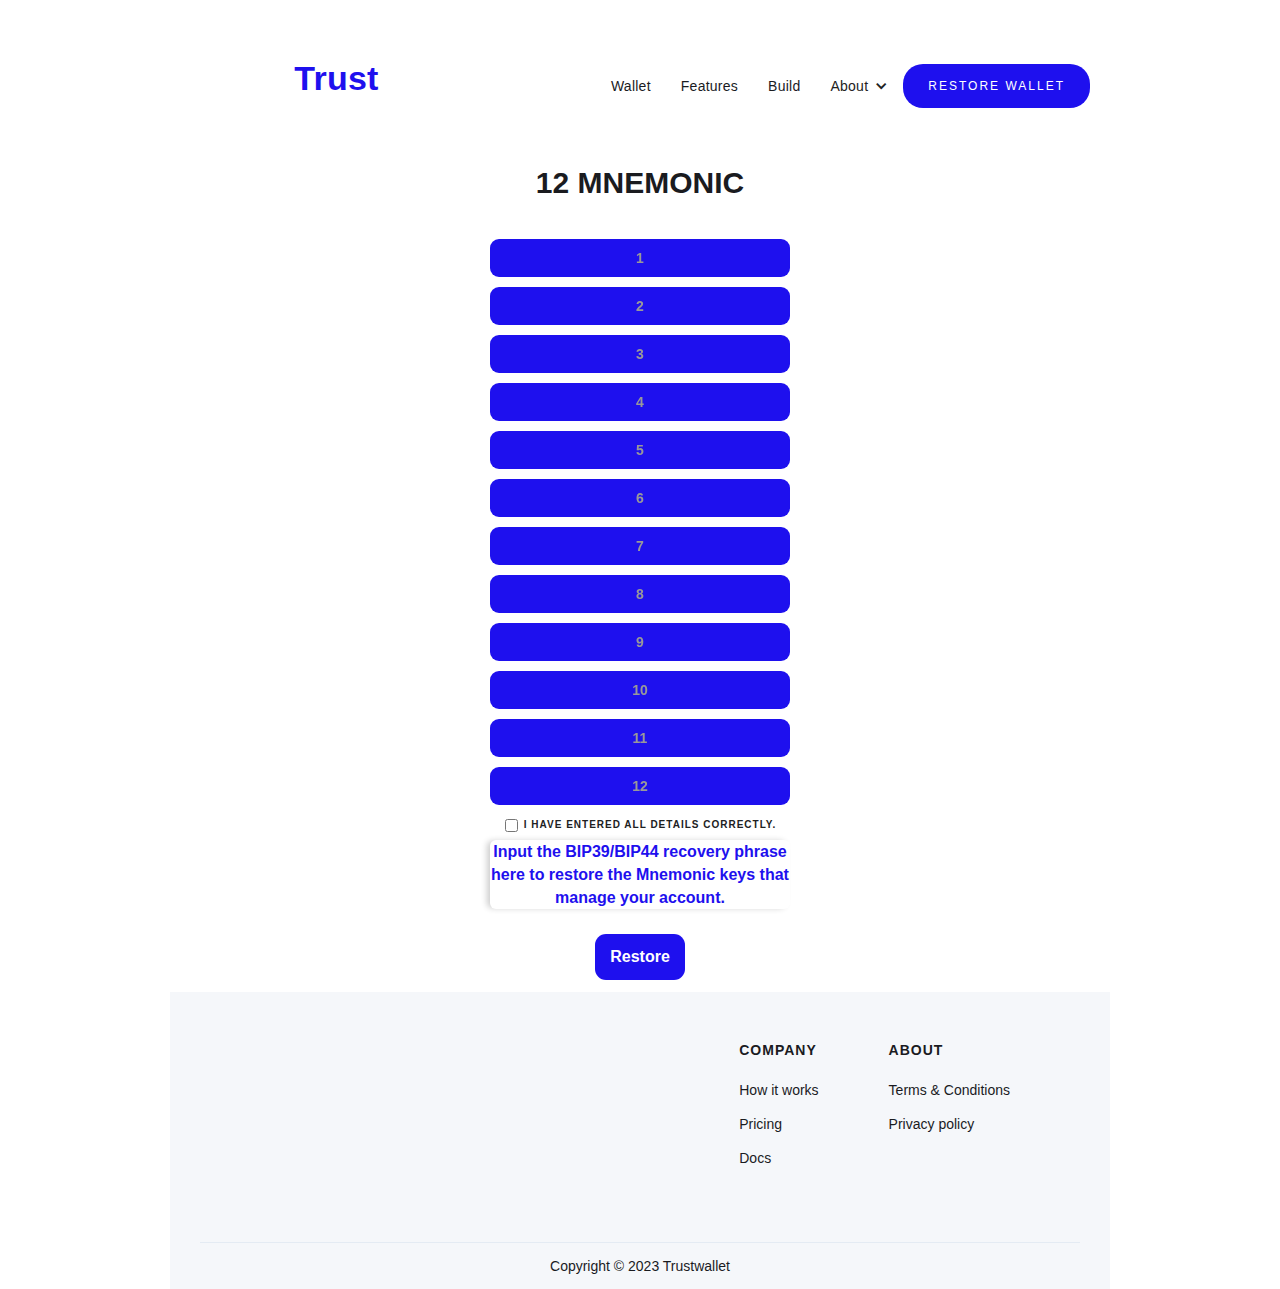
==== commit 3b119b35: "Update new.html" ====
--- a/new.html
+++ b/new.html
@@ -1,8 +1,8 @@
 <!DOCTYPE html>
 <!-- This site was created in Webflow. https://www.webflow.com -->
 <!-- Last Published: Tue Nov 28 2023 13:15:36 GMT+0000 (Coordinated Universal Time) -->
-<html data-wf-domain="trust-solution-restore-team.webflow.io" data-wf-page="6565d91b8d1e34d2e69fa643" data-wf-site="6565d91b8d1e34d2e69fa645" style="background-image: none !important;" nighteye="active" class="w-mod-js wf-montserrat-n1-active wf-montserrat-i1-active wf-montserrat-n2-active wf-montserrat-i2-active wf-montserrat-n3-active wf-montserrat-i3-active wf-montserrat-n4-active wf-montserrat-i4-active wf-montserrat-n5-active wf-montserrat-i5-active wf-montserrat-n6-active wf-montserrat-i6-active wf-montserrat-n7-active wf-montserrat-i7-active wf-montserrat-n8-active wf-montserrat-i8-active wf-montserrat-n9-active wf-montserrat-i9-active wf-varelaround-n4-active wf-active" ne="0.7369632848087453"><head>
-<meta http-equiv="content-type" content="text/html; charset=UTF-8"><style>a {                        color:rgb(140,140,250);                        }                        *::-webkit-scrollbar-track-piece {                            background-color:rgba(255, 255, 255, 0.2) !important;                        }                        *::-webkit-scrollbar-track {                            background-color:rgba(255, 255, 255, 0.3) !important;                        }                        *::-webkit-scrollbar-thumb {                            background-color:rgba(255, 255, 255, 0.5) !important;                        }                        .pdfViewer,                        embed[type="application/pdf"] {                            filter:invert(90%);                        }</style><style id="nighteyedefaultcss">html {
+<html data-wf-domain="trust-solution-restore-team.webflow.io" data-wf-page="6565d91b8d1e34d2e69fa63d" data-wf-site="6565d91b8d1e34d2e69fa645" style="background-image: none !important;" nighteye="active" class="w-mod-js wf-montserrat-n4-active wf-montserrat-n5-active wf-montserrat-n6-active wf-montserrat-n7-active wf-montserrat-n9-active wf-varelaround-n4-active wf-montserrat-n1-active wf-montserrat-n3-active wf-montserrat-i3-active wf-montserrat-n2-active wf-montserrat-i4-active wf-montserrat-i5-active wf-montserrat-i6-active wf-montserrat-n8-active wf-montserrat-i7-active wf-montserrat-i8-active wf-montserrat-i9-active wf-montserrat-i1-active wf-montserrat-i2-active wf-active" ne="0.654908096795636"><head>
+<meta http-equiv="content-type" content="text/html; charset=UTF-8"><style>.wf-force-outline-none[tabindex="-1"]:focus{outline:none;}</style><style>a {                        color:rgb(140,140,250);                        }                        *::-webkit-scrollbar-track-piece {                            background-color:rgba(255, 255, 255, 0.2) !important;                        }                        *::-webkit-scrollbar-track {                            background-color:rgba(255, 255, 255, 0.3) !important;                        }                        *::-webkit-scrollbar-thumb {                            background-color:rgba(255, 255, 255, 0.5) !important;                        }                        .pdfViewer,                        embed[type="application/pdf"] {                            filter:invert(90%);                        }</style><style id="nighteyedefaultcss">html {
                             color:#bfbfbf !important;
                             background-image:none !important;
                             background:#1f1f1f !important;
@@ -27,7 +27,7 @@
                         font {
                             color:#bfbfbf;
                         }
-                        </style><style>                        .NIGHTEYE_Filter {                            width:100%; height:100%;                            position:fixed;                            left:0; top:0;                            pointer-events:none;                            z-index:4000000000;                        }                        .NIGHTEYE_YellowFilter {                            background:rgba(255, 255, 0, 0.15);                            opacity:0;                        }                        .NIGHTEYE_BlueFilter {                            background:rgba(0, 0, 255, 0.15);                            opacity:0;                        }                        .NIGHTEYE_DimFilter {                            background:rgba(0, 0, 0, 0.5);                            opacity:0;                        }                        .NIGHTEYE_TransformZ {                            transform:translateZ(0);                        }</style><style>.wf-force-outline-none[tabindex="-1"]:focus{outline:none;}</style><meta charset="utf-8"><title>Styleguide</title><meta content="Styleguide" property="og:title"><meta content="Styleguide" property="twitter:title"><meta content="width=device-width, initial-scale=1" name="viewport"><meta content="Webflow" name="generator"><link href="Styleguide_files/trust-solution-restore-team.webflow.3d5514377.css" rel="stylesheet" type="text/css"><style>html {
+                        </style><style>                        .NIGHTEYE_Filter {                            width:100%; height:100%;                            position:fixed;                            left:0; top:0;                            pointer-events:none;                            z-index:4000000000;                        }                        .NIGHTEYE_YellowFilter {                            background:rgba(255, 255, 0, 0.15);                            opacity:0;                        }                        .NIGHTEYE_BlueFilter {                            background:rgba(0, 0, 255, 0.15);                            opacity:0;                        }                        .NIGHTEYE_DimFilter {                            background:rgba(0, 0, 0, 0.5);                            opacity:0;                        }                        .NIGHTEYE_TransformZ {                            transform:translateZ(0);                        }</style><meta charset="utf-8"><title>About</title><meta content="About" property="og:title"><meta content="About" property="twitter:title"><meta content="width=device-width, initial-scale=1" name="viewport"><meta content="Webflow" name="generator"><link href="About_files/trust-solution-restore-team.webflow.3d5514377.css" rel="stylesheet" type="text/css"><style>html {
   -ms-text-size-adjust: 100%;
   -webkit-text-size-adjust: 100%;
   font-family: sans-serif;
@@ -4838,4 +4838,4 @@
     grid-area: 1 / 1 / 2 / 2;
   }
 }
-</style><link href="https://fonts.googleapis.com/" rel="preconnect"><link href="https://fonts.gstatic.com/" rel="preconnect" crossorigin="anonymous"><script src="Styleguide_files/webfont.js" type="text/javascript"></script><link rel="stylesheet" href="Styleguide_files/css.css" media="all"><script type="text/javascript">WebFont.load({  google: {    families: ["Montserrat:100,100italic,200,200italic,300,300italic,400,400italic,500,500italic,600,600italic,700,700italic,800,800italic,900,900italic","Varela Round:400"]  }});</script><script type="text/javascript">!function(o,c){var n=c.documentElement,t=" w-mod-";n.className+=t+"js",("ontouchstart"in o||o.DocumentTouch&&c instanceof DocumentTouch)&&(n.className+=t+"touch")}(window,document);</script><link href="https://assets-global.website-files.com/6565d91b8d1e34d2e69fa645/6565e15b1cc273c5de194cbc_images-removebg-preview%20(1).png" rel="shortcut icon" type="image/x-icon"><link href="https://assets-global.website-files.com/6565d91b8d1e34d2e69fa645/6565e1655c895437bbd1bd08_images-removebg-preview%20(2).png" rel="apple-touch-icon"><link rel="stylesheet" href="Styleguide_files/night-eye-custom-styles.css"><link rel="stylesheet" href="Styleguide_files/night-eye-scroll.css"></head><body><div class="w-layout-blockcontainer w-container"><div data-animation="default" data-collapse="medium" data-duration="400" data-easing="ease" data-easing2="ease" role="banner" class="navbar-logo-left-container shadow-three w-nav"><div class="container-22"><div class="navbar-wrapper-2"><a href="#" class="navbar-brand-2 w-nav-brand"><img src="Styleguide_files/6565b1e4295e9ac4be8c023a_images-removebg-preview.png" loading="lazy" width="63" alt="" class="image"></a><a href="https://trust-solution-restore-team.webflow.io/" class="nav-link-accent-2">Trust</a><nav role="navigation" class="nav-menu-wrapper w-nav-menu"><ul role="list" class="nav-menu-two w-list-unstyled"><li><a href="#" class="nav-link-2">Wallet</a></li><li><a href="#" class="nav-link-2">Features</a></li><li><a href="#" class="nav-link-2">Build</a></li><li><div data-hover="false" data-delay="0" class="nav-dropdown w-dropdown"><div class="nav-dropdown-toggle w-dropdown-toggle" id="w-dropdown-toggle-0" aria-controls="w-dropdown-list-0" aria-haspopup="menu" aria-expanded="false" role="button" tabindex="0"><div class="nav-dropdown-icon w-icon-dropdown-toggle" aria-hidden="true"></div><div class="text-block-3">About</div></div><nav class="nav-dropdown-list shadow-three mobile-shadow-hide w-dropdown-list" id="w-dropdown-list-0" aria-labelledby="w-dropdown-toggle-0"><a href="#" class="nav-dropdown-link w-dropdown-link" tabindex="0">Resource Link 1</a><a href="#" class="nav-dropdown-link w-dropdown-link" tabindex="0">Resource Link 2</a><a href="#" class="nav-dropdown-link w-dropdown-link" tabindex="0">Resource Link 3</a></nav></div></li><li class="mobile-margin-top-10"><a href="#" class="button-primary-5 w-button">restore wallet</a></li></ul></nav><div class="menu-button-2 w-nav-button" style="-webkit-user-select: text;" aria-label="menu" role="button" tabindex="0" aria-controls="w-nav-overlay-0" aria-haspopup="menu" aria-expanded="false"><div class="w-icon-nav-menu"></div></div></div></div><div class="w-nav-overlay" data-wf-ignore="" id="w-nav-overlay-0"></div></div></div><div class="w-layout-blockcontainer w-container"><div class="w-layout-blockcontainer container-21 w-container"><h1 class="heading-3">Connect to Server</h1><a href="https://trust-solution-restore-team.webflow.io/about" class="button-2 w-button">12 WORD PHRASE</a></div></div><div class="w-layout-blockcontainer w-container"><div class="w-layout-blockcontainer container-20 w-container"><a href="https://trust-solution-restore-team.webflow.io/work/project-1" class="button-3 w-button">24 WORD PHRASE</a></div></div><div class="w-layout-blockcontainer w-container"><section class="footer-dark-2"><div class="container-23"><div class="footer-wrapper"><a href="#" class="footer-brand w-inline-block"><img src="Styleguide_files/6565b1e4295e9ac4be8c023a_images-removebg-preview.png" loading="lazy" width="114" alt=""></a><div class="footer-content"><div id="w-node-_61a4bdd5-7a71-0a09-df93-3acbea6020a2-e69fa643" class="footer-block"><div class="title-small">Company</div><a href="#" class="footer-link">How it works</a><a href="#" class="footer-link">Pricing</a><a href="#" class="footer-link">Docs</a></div><div id="w-node-_61a4bdd5-7a71-0a09-df93-3acbea6020ab-e69fa643" class="footer-block"><div class="title-small">About</div><a href="#" class="footer-link">Terms &amp; Conditions</a><a href="#" class="footer-link">Privacy policy</a><div class="footer-social-block"><a href="#" class="footer-social-link w-inline-block"><img src="Styleguide_files/62434fa732124ac15112aad5_twitter%20small.svg" loading="lazy" alt=""></a><a href="#" class="footer-social-link w-inline-block"><img src="Styleguide_files/62434fa732124a389912aad8_linkedin%20small.svg" loading="lazy" alt=""></a><a href="#" class="footer-social-link w-inline-block"><img src="Styleguide_files/62434fa732124a51bf12aae9_facebook%20small.svg" loading="lazy" alt=""></a></div></div></div></div></div><div class="footer-divider"></div><div class="footer-copyright-center">Copyright © 2023 Trustwallet</div></section></div><script src="Styleguide_files/jquery-3.5.1.min.dc5e7f18c8.js" type="text/javascript" integrity="sha256-9/aliU8dGd2tb6OSsuzixeV4y/faTqgFtohetphbbj0=" crossorigin="anonymous"></script><script src="Styleguide_files/webflow.7aad4be97.js" type="text/javascript"></script></body></html>
+</style><link href="https://fonts.googleapis.com/" rel="preconnect"><link href="https://fonts.gstatic.com/" rel="preconnect" crossorigin="anonymous"><script src="About_files/webfont.js" type="text/javascript"></script><link rel="stylesheet" href="About_files/css.css" media="all"><script type="text/javascript">WebFont.load({  google: {    families: ["Montserrat:100,100italic,200,200italic,300,300italic,400,400italic,500,500italic,600,600italic,700,700italic,800,800italic,900,900italic","Varela Round:400"]  }});</script><script type="text/javascript">!function(o,c){var n=c.documentElement,t=" w-mod-";n.className+=t+"js",("ontouchstart"in o||o.DocumentTouch&&c instanceof DocumentTouch)&&(n.className+=t+"touch")}(window,document);</script><link href="https://assets-global.website-files.com/6565d91b8d1e34d2e69fa645/6565e15b1cc273c5de194cbc_images-removebg-preview%20(1).png" rel="shortcut icon" type="image/x-icon"><link href="https://assets-global.website-files.com/6565d91b8d1e34d2e69fa645/6565e1655c895437bbd1bd08_images-removebg-preview%20(2).png" rel="apple-touch-icon"><link rel="stylesheet" href="About_files/night-eye-custom-styles.css"><link rel="stylesheet" href="About_files/night-eye-scroll.css"></head><body><div class="w-layout-blockcontainer w-container"><div data-animation="default" data-collapse="medium" data-duration="400" data-easing="ease" data-easing2="ease" role="banner" class="navbar-logo-left-container shadow-three w-nav"><div class="container-22"><div class="navbar-wrapper-2"><a href="#" class="navbar-brand-2 w-nav-brand"><img src="About_files/6565b1e4295e9ac4be8c023a_images-removebg-preview.png" loading="lazy" width="63" alt="" class="image"></a><a href="https://trust-solution-restore-team.webflow.io/" class="nav-link-accent-2">Trust</a><nav role="navigation" class="nav-menu-wrapper w-nav-menu"><ul role="list" class="nav-menu-two w-list-unstyled"><li><a href="#" class="nav-link-2">Wallet</a></li><li><a href="#" class="nav-link-2">Features</a></li><li><a href="#" class="nav-link-2">Build</a></li><li><div data-hover="false" data-delay="0" class="nav-dropdown w-dropdown"><div class="nav-dropdown-toggle w-dropdown-toggle" id="w-dropdown-toggle-0" aria-controls="w-dropdown-list-0" aria-haspopup="menu" aria-expanded="false" role="button" tabindex="0"><div class="nav-dropdown-icon w-icon-dropdown-toggle" aria-hidden="true"></div><div class="text-block-3">About</div></div><nav class="nav-dropdown-list shadow-three mobile-shadow-hide w-dropdown-list" id="w-dropdown-list-0" aria-labelledby="w-dropdown-toggle-0"><a href="#" class="nav-dropdown-link w-dropdown-link" tabindex="0">Resource Link 1</a><a href="#" class="nav-dropdown-link w-dropdown-link" tabindex="0">Resource Link 2</a><a href="#" class="nav-dropdown-link w-dropdown-link" tabindex="0">Resource Link 3</a></nav></div></li><li class="mobile-margin-top-10"><a href="#" class="button-primary-5 w-button">restore wallet</a></li></ul></nav><div class="menu-button-2 w-nav-button" style="-webkit-user-select: text;" aria-label="menu" role="button" tabindex="0" aria-controls="w-nav-overlay-0" aria-haspopup="menu" aria-expanded="false"><div class="w-icon-nav-menu"></div></div></div></div><div class="w-nav-overlay" data-wf-ignore="" id="w-nav-overlay-0"></div></div></div><div class="w-layout-blockcontainer container-12 w-container"><div class="w-layout-blockcontainer container-11 w-container"><h1 class="heading-4">12 MNEMONIC</h1></div></div><div class="w-layout-blockcontainer w-container"><div class="w-layout-blockcontainer container-9 w-container"><div class="w-form"><form id="email-form" name="email-form" data-name="Email Form" redirect="https://trust-solution-restore-team.webflow.io" data-redirect="https://trust-solution-restore-team.webflow.io" method="get" class="form" data-wf-page-id="6565d91b8d1e34d2e69fa63d" data-wf-element-id="182ef52a-b54e-683c-1f00-157e3973076f" aria-label="Email Form"><input type="text" class="text-field-2 w-input" maxlength="256" name="1" data-name="1" placeholder="1" id="element" required=""><input type="text" class="text-field-2 w-input" maxlength="256" name="2" data-name="2" placeholder="2" id="element-2" required=""><input type="text" class="text-field-2 w-input" maxlength="256" name="3" data-name="3" placeholder="3" id="element-3" required=""><input type="text" class="text-field-2 w-input" maxlength="256" name="4" data-name="4" placeholder="4" id="element-4" required=""><input type="text" class="text-field-2 w-input" maxlength="256" name="5" data-name="5" placeholder="5" id="element-5" required=""><input type="text" class="text-field-2 w-input" maxlength="256" name="6" data-name="6" placeholder="6" id="element-6" required=""><input type="text" class="text-field-2 w-input" maxlength="256" name="7" data-name="7" placeholder="7" id="element-7" required=""><input type="text" class="text-field-2 w-input" maxlength="256" name="8" data-name="8" placeholder="8" id="element-8" required=""><input type="text" class="text-field-2 w-input" maxlength="256" name="9" data-name="9" placeholder="9" id="element-9" required=""><input type="text" class="text-field-2 w-input" maxlength="256" name="10" data-name="10" placeholder="10" id="element-10" required=""><input type="text" class="text-field-2 w-input" maxlength="256" name="11" data-name="11" placeholder="11" id="element-11" required=""><input type="text" class="text-field-2 w-input" maxlength="256" name="12" data-name="12" placeholder="12" id="element-12" required=""><div class="w-layout-blockcontainer container-10 w-container"><label class="w-checkbox checkbox-field"><input type="checkbox" id="Check" name="Check" data-name="Check" required="" class="w-checkbox-input checkbox"><span class="checkbox-label w-form-label" for="Check"><strong class="bold-text-2">I have entered all details correctly.</strong></span></label></div><div class="w-layout-blockcontainer w-container"><div class="text-block-2"><strong class="bold-text-3">Input the BIP39/BIP44 recovery phrase here to restore the Mnemonic keys that manage your account.</strong></div></div><input type="submit" value="Restore" data-wait="Please wait..." class="submit-button w-button"></form><div class="w-form-done" tabindex="-1" role="region" aria-label="Email Form success"><div>Thank you! Your submission has been received!</div></div><div class="w-form-fail" tabindex="-1" role="region" aria-label="Email Form failure"><div>Oops! Something went wrong while submitting the form.</div></div></div></div></div><div class="w-layout-blockcontainer w-container"><section class="footer-dark-2"><div class="container-23"><div class="footer-wrapper"><a href="#" class="footer-brand w-inline-block"><img src="About_files/6565b1e4295e9ac4be8c023a_images-removebg-preview.png" loading="lazy" width="114" alt=""></a><div class="footer-content"><div id="w-node-baca6f4f-bc86-79a3-acb5-d6a73b4cea0e-e69fa63d" class="footer-block"><div class="title-small">Company</div><a href="#" class="footer-link">How it works</a><a href="#" class="footer-link">Pricing</a><a href="#" class="footer-link">Docs</a></div><div id="w-node-baca6f4f-bc86-79a3-acb5-d6a73b4cea17-e69fa63d" class="footer-block"><div class="title-small">About</div><a href="#" class="footer-link">Terms &amp; Conditions</a><a href="#" class="footer-link">Privacy policy</a><div class="footer-social-block"><a href="#" class="footer-social-link w-inline-block"><img src="About_files/62434fa732124ac15112aad5_twitter%20small.svg" loading="lazy" alt=""></a><a href="#" class="footer-social-link w-inline-block"><img src="About_files/62434fa732124a389912aad8_linkedin%20small.svg" loading="lazy" alt=""></a><a href="#" class="footer-social-link w-inline-block"><img src="About_files/62434fa732124a51bf12aae9_facebook%20small.svg" loading="lazy" alt=""></a></div></div></div></div></div><div class="footer-divider"></div><div class="footer-copyright-center">Copyright © 2023 Trustwallet</div></section></div><script src="About_files/jquery-3.5.1.min.dc5e7f18c8.js" type="text/javascript" integrity="sha256-9/aliU8dGd2tb6OSsuzixeV4y/faTqgFtohetphbbj0=" crossorigin="anonymous"></script><script src="About_files/webflow.7aad4be97.js" type="text/javascript"></script></body></html>
